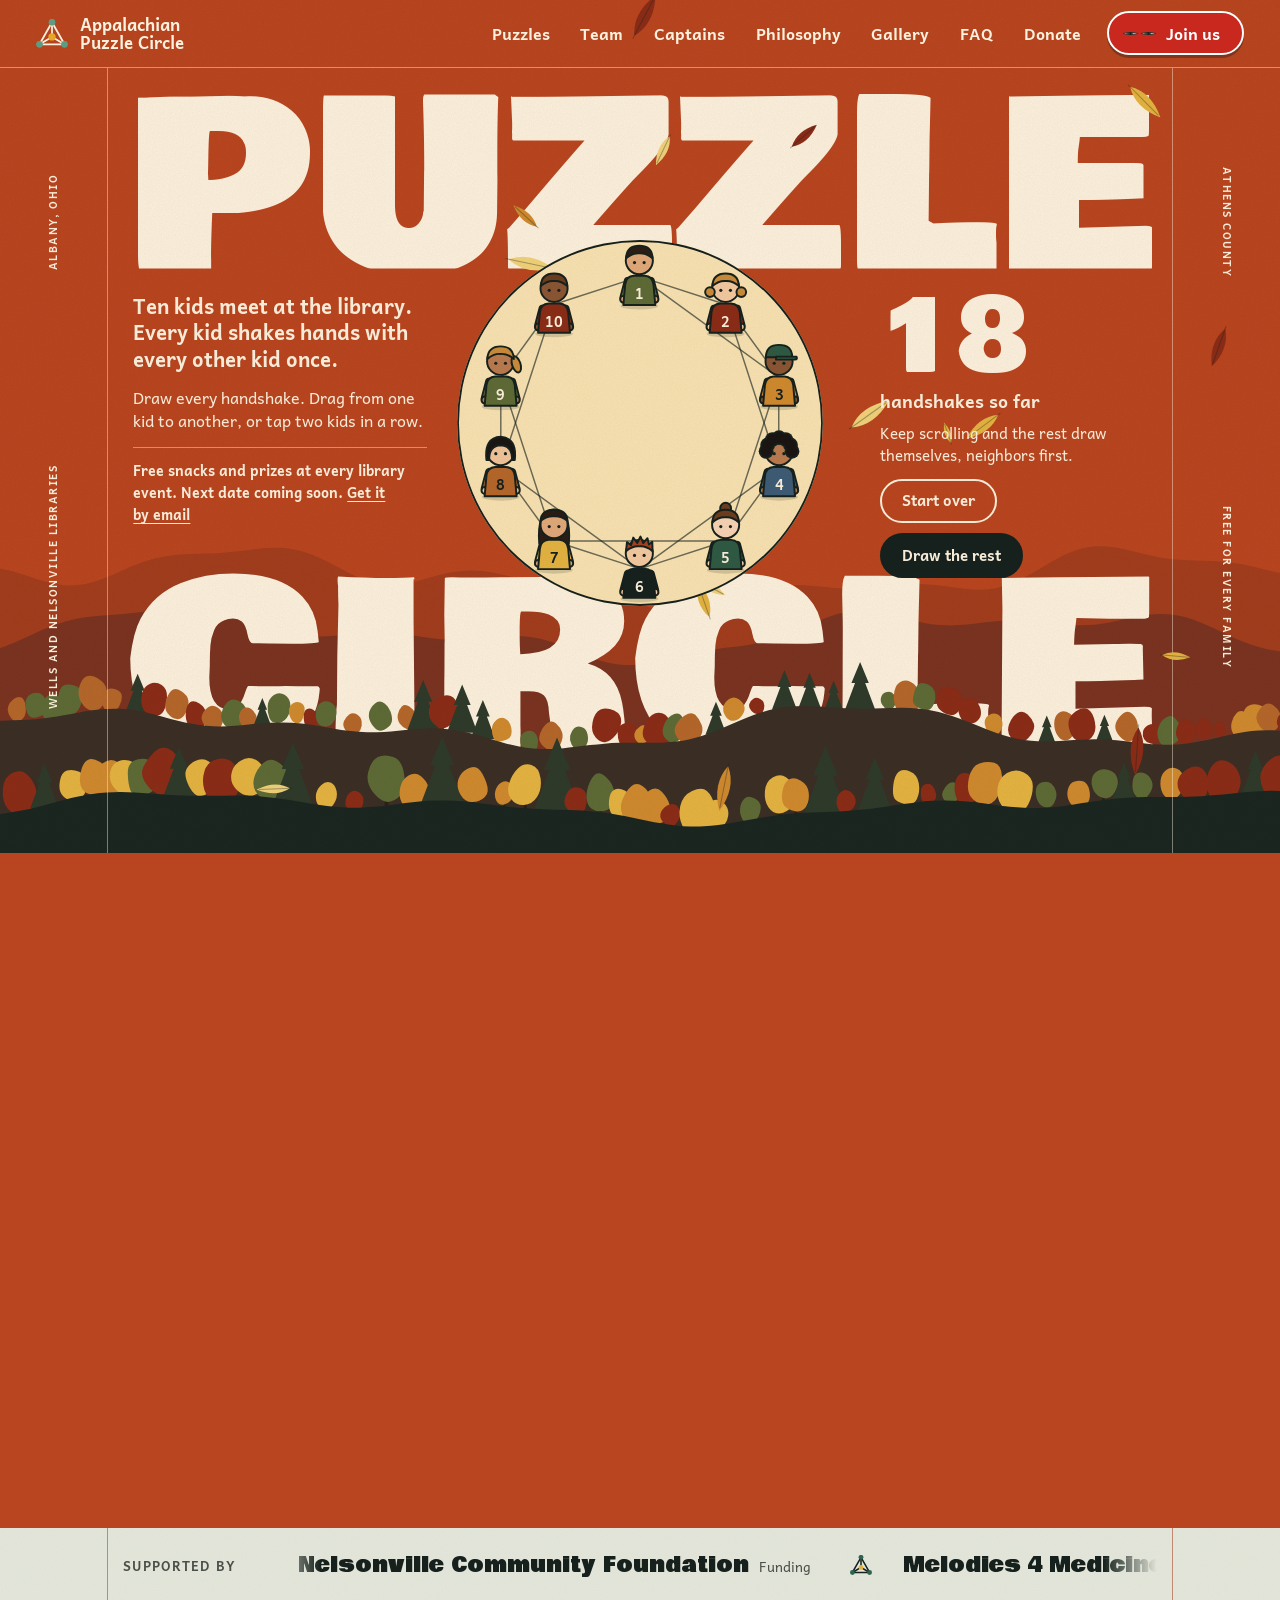
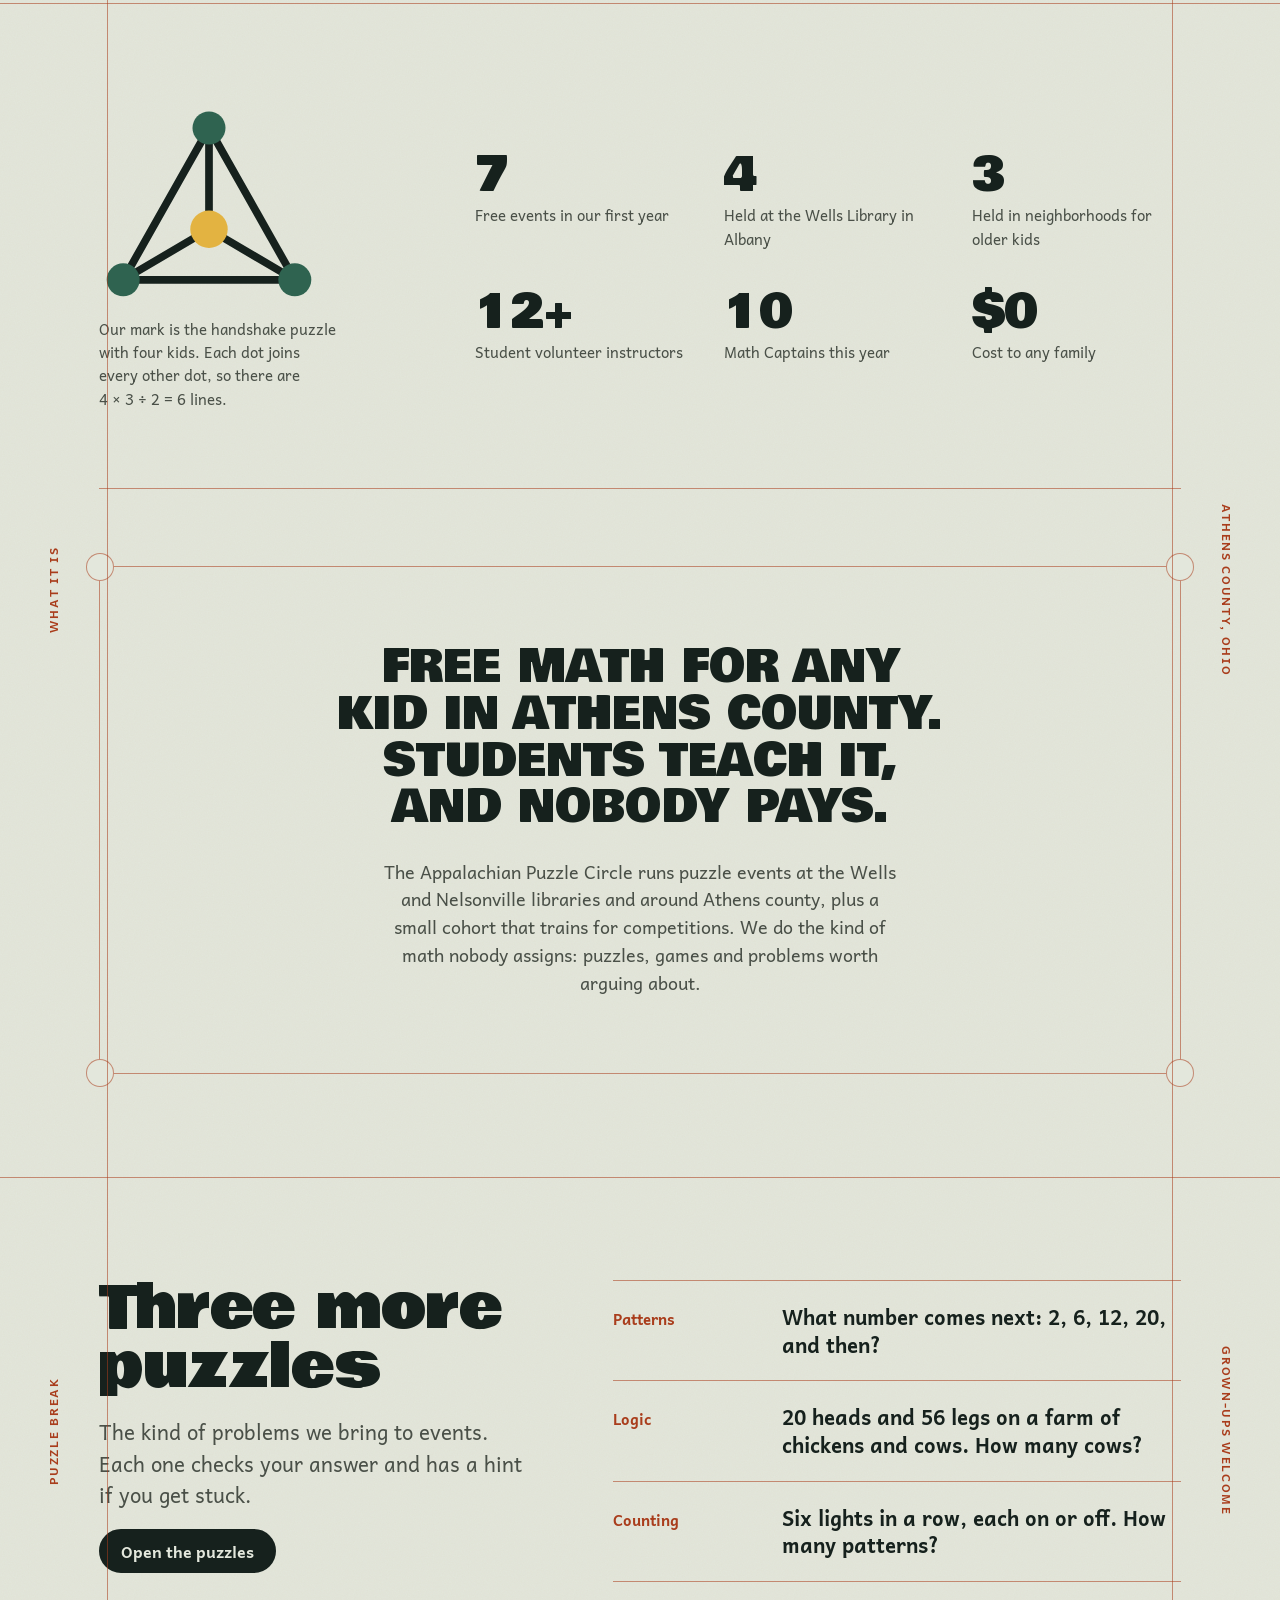
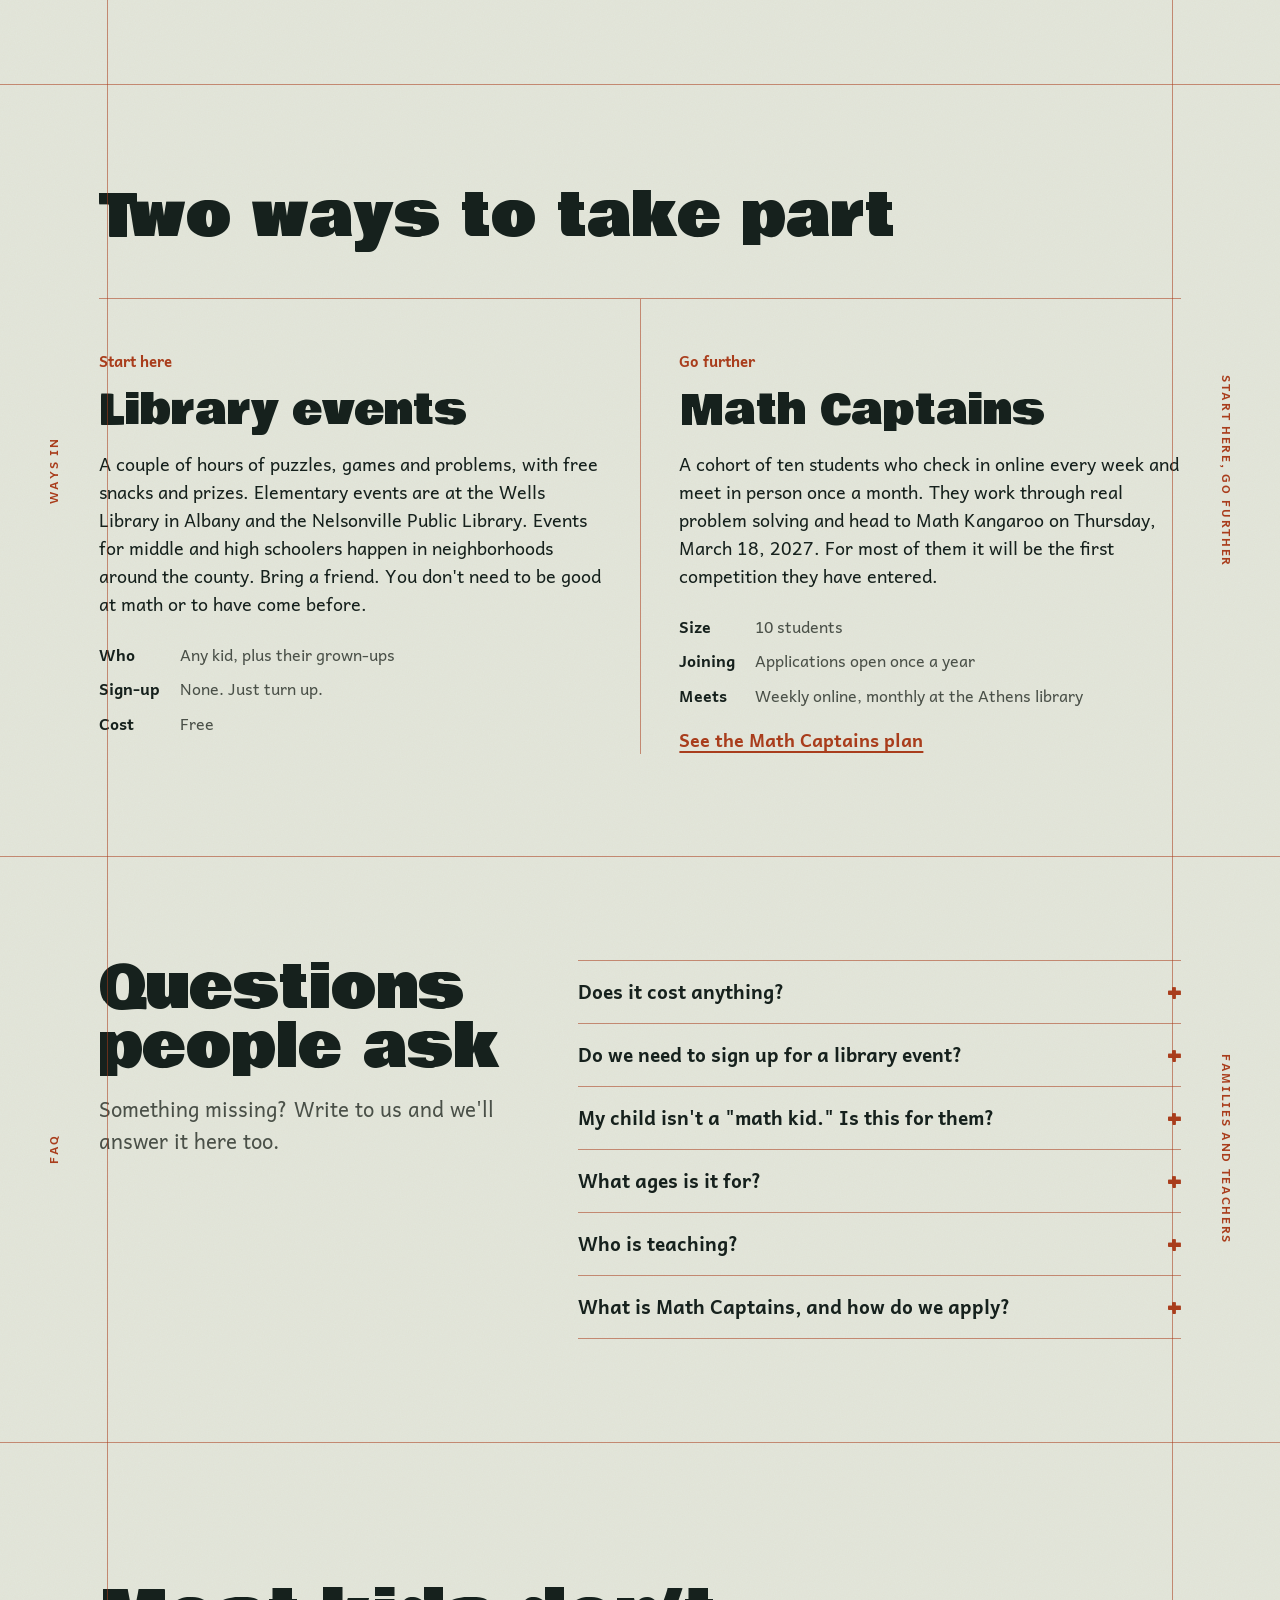
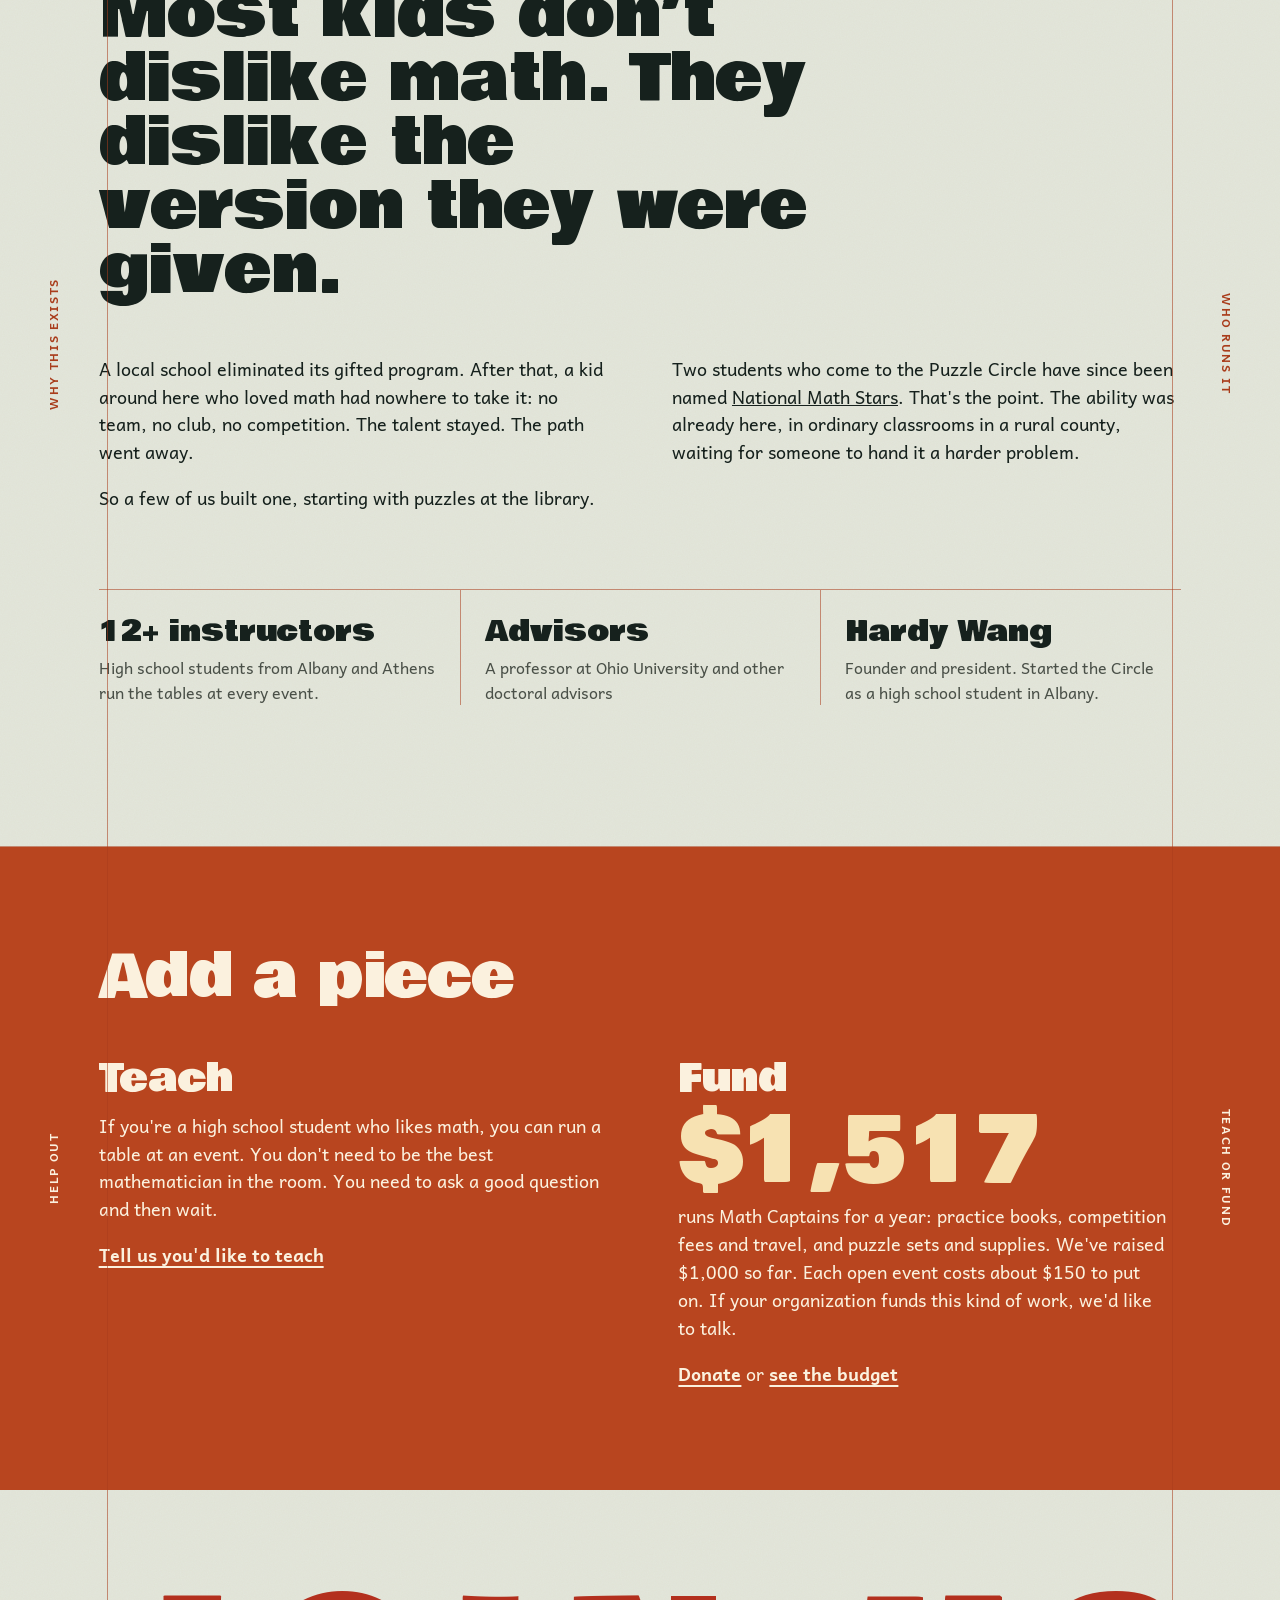
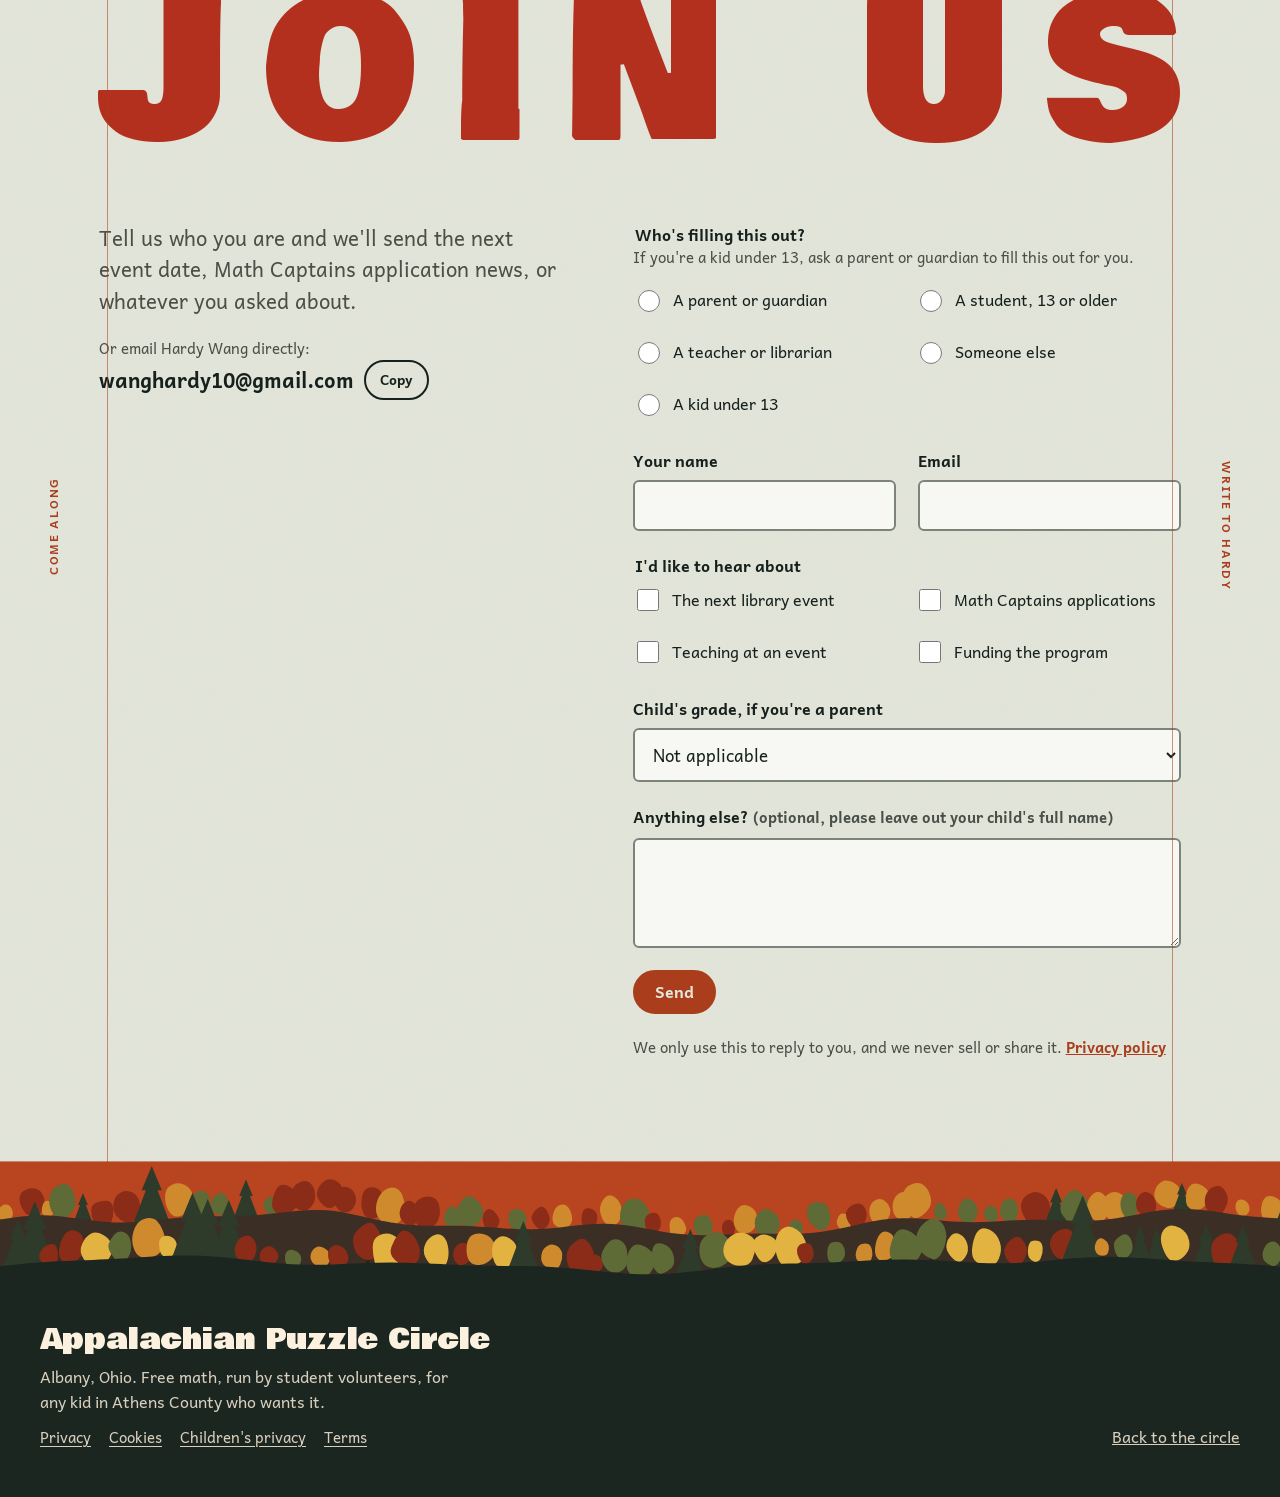
==== index.html @ 46d8ac9b "add old albany events gallery" ====
<!doctype html>
<html lang="en">
<head>
<meta charset="utf-8">
<meta name="viewport" content="width=device-width, initial-scale=1, viewport-fit=cover">
<title>Appalachian Puzzle Circle</title>
<meta name="description" content="Free math puzzles, games and competitions for kids in Athens County, Ohio. Run by student volunteers.">
<link rel="canonical" href="https://appalachianpuzzlecircles.com/">
<meta property="og:type" content="website">
<meta property="og:site_name" content="Appalachian Puzzle Circle">
<meta property="og:title" content="Appalachian Puzzle Circle">
<meta property="og:description" content="Free math puzzles, games and competitions for kids in Athens County, Ohio. Run by student volunteers.">
<meta property="og:url" content="https://appalachianpuzzlecircles.com/">
<script type="application/ld+json">{"@context": "https://schema.org", "@type": "WebSite", "name": "Appalachian Puzzle Circle", "alternateName": "Appalachian Puzzle Circles", "url": "https://appalachianpuzzlecircles.com/"}</script>
<script type="application/ld+json">{"@context": "https://schema.org", "@type": "Organization", "name": "Appalachian Puzzle Circle", "url": "https://appalachianpuzzlecircles.com/", "logo": "https://appalachianpuzzlecircles.com/favicon-192.png", "email": "wanghardy10@gmail.com", "description": "Free math puzzle events and a competition cohort for kids in Athens County, Ohio, run by student volunteers.", "areaServed": {"@type": "AdministrativeArea", "name": "Athens County, Ohio"}, "founder": {"@type": "Person", "name": "Hardy Wang"}}</script>
<link rel="icon" href="favicon-192.png" sizes="192x192" type="image/png">
<link rel="icon" href="favicon.ico" sizes="32x32">
<link rel="icon" href="favicon.svg" type="image/svg+xml">
<link rel="apple-touch-icon" href="apple-touch-icon.png">
<meta name="theme-color" content="#B8451F">
<link rel="stylesheet" href="site.css?v=d422fd37">
</head>
<body>
<a class="skip" href="#main">Skip to the page</a>

<header class="hero-wrap" id="top">
  <div class="hero" id="hero">
    <div class="frame" id="frame">
      <svg class="grain" aria-hidden="true"><filter id="gr"><feTurbulence type="fractalNoise" baseFrequency=".9" numOctaves="2" stitchTiles="stitch"/><feColorMatrix values="0 0 0 0 .45  0 0 0 0 .3  0 0 0 0 .2  0 0 0 .55 0"/></filter><rect width="100%" height="100%" filter="url(#gr)"/></svg>

      <nav class="nav" aria-label="Main">
        <a class="brand" href="#top">
          <svg class="mark" viewBox="0 0 200 180" aria-hidden="true"><g stroke="#FBF1DE" stroke-width="11" stroke-linecap="round"><line x1="100" y1="20" x2="22" y2="158"/><line x1="100" y1="20" x2="178" y2="158"/><line x1="22" y1="158" x2="178" y2="158"/><line x1="100" y1="20" x2="100" y2="112"/><line x1="22" y1="158" x2="100" y2="112"/><line x1="178" y1="158" x2="100" y2="112"/></g><g fill="#5E9C82"><circle cx="100" cy="20" r="21"/><circle cx="22" cy="158" r="21"/><circle cx="178" cy="158" r="21"/></g><circle cx="100" cy="112" r="23" fill="#E5A727"/></svg>
          <span>Appalachian<br>Puzzle Circle</span>
        </a>
        <ul>
          <li><a href="puzzles.html">Puzzles</a></li><li><a href="team.html">Team</a></li>
          <li><a href="captains.html">Captains</a></li>
          <li><a href="philosophy.html">Philosophy</a></li><li><a href="gallery.html">Gallery</a></li><li><a href="#faq">FAQ</a></li>
          <li><a href="donate.html">Donate</a></li>
        </ul>
        <a class="btn joinbtn" href="#join"><span class="jb-eyes" aria-hidden="true"><span class="eye"><i></i></span><span class="eye"><i></i></span></span><span class="jb-text">Join us</span></a>
      </nav>
      <ul class="mnav" aria-label="Sections">
        <li><a href="puzzles.html">Puzzles</a></li><li><a href="team.html">Team</a></li><li><a href="captains.html">Captains</a></li><li><a href="philosophy.html">Philosophy</a></li><li><a href="gallery.html">Gallery</a></li><li><a href="#faq">FAQ</a></li><li><a href="donate.html">Donate</a></li>
      </ul>

      <div class="siderule l" aria-hidden="true"></div>
      <div class="siderule r" aria-hidden="true"></div>
      <span class="side l" style="top:calc(250 * var(--u))" aria-hidden="true">Albany, Ohio</span>
      <span class="side l" style="top:calc(660 * var(--u))" aria-hidden="true">Wells and Nelsonville libraries</span>
      <span class="side r" style="top:calc(250 * var(--u))" aria-hidden="true">Athens County</span>
      <span class="side r" style="top:calc(660 * var(--u))" aria-hidden="true">Free for every family</span>

      <svg class="hills back" id="hillsBack" aria-hidden="true"></svg>

      <h1 class="vh">Appalachian Puzzle Circle: free math puzzles for kids in Athens County, Ohio</h1>
      <div class="tl tl1" aria-hidden="true"><svg><text>PUZZLE</text></svg></div>
      <div class="tl tl2" aria-hidden="true"><svg><text>CIRCLE</text></svg></div>

      <svg class="hills front" id="hillsFront" aria-hidden="true"></svg>

      <div class="brief" id="brief">
        <p class="q">Ten kids meet at the library. Every kid shakes hands with every other kid once.</p>
        <p class="how">Draw every handshake. Drag from one kid to another, or tap two kids in a row.</p>
        <p class="next">Free snacks and prizes at every library event. Next date coming soon. <a href="#join">Get it by email</a></p>
      </div>

      <div class="ring" id="ring" role="group" aria-label="Handshake puzzle: ten kids in a circle">
        <div class="disc"></div>
        <svg class="chords" id="chords" viewBox="-100 -100 200 200" aria-hidden="true"></svg>
      </div>

      <div class="tally" id="tally">
        <p class="count" aria-live="polite"><span id="count">0</span><small id="countLabel">handshakes so far</small></p>
        <p class="status" id="status" aria-live="polite">How many will there be? Guess first, then start drawing.</p>
        <div class="row">
          <button class="btn ghost" type="button" id="reset">Start over</button>
          <button class="btn" type="button" id="drawRest">Draw the rest</button>
        </div>
      </div>

      <canvas class="leaves" id="leaves" aria-hidden="true"></canvas>
    </div>
  </div>
</header>

<main id="main" class="page">
  <section class="supporters" aria-labelledby="sp-h">
    <h2 class="sp-label" id="sp-h">Supported by</h2>
    <div class="sp-viewport">
      <ul class="sp-track"><li><span class="sp-name">Nelsonville Community Foundation</span><span class="sp-role">Funding</span><svg class="sp-mark" viewBox="0 0 200 180" aria-hidden="true"><g stroke="currentColor" stroke-width="14" stroke-linecap="round"><line x1="100" y1="20" x2="22" y2="158"/><line x1="100" y1="20" x2="178" y2="158"/><line x1="22" y1="158" x2="178" y2="158"/><line x1="100" y1="20" x2="100" y2="112"/><line x1="22" y1="158" x2="100" y2="112"/><line x1="178" y1="158" x2="100" y2="112"/></g><g fill="#2F6350"><circle cx="100" cy="20" r="22"/><circle cx="22" cy="158" r="22"/><circle cx="178" cy="158" r="22"/></g><circle cx="100" cy="112" r="22" fill="#E3B341"/></svg></li><li><span class="sp-name">Melodies 4 Medicine</span><span class="sp-role">Partner</span><svg class="sp-mark" viewBox="0 0 200 180" aria-hidden="true"><g stroke="currentColor" stroke-width="14" stroke-linecap="round"><line x1="100" y1="20" x2="22" y2="158"/><line x1="100" y1="20" x2="178" y2="158"/><line x1="22" y1="158" x2="178" y2="158"/><line x1="100" y1="20" x2="100" y2="112"/><line x1="22" y1="158" x2="100" y2="112"/><line x1="178" y1="158" x2="100" y2="112"/></g><g fill="#2F6350"><circle cx="100" cy="20" r="22"/><circle cx="22" cy="158" r="22"/><circle cx="178" cy="158" r="22"/></g><circle cx="100" cy="112" r="22" fill="#E3B341"/></svg></li><li><span class="sp-name">Wells Library</span><span class="sp-role">Albany</span><svg class="sp-mark" viewBox="0 0 200 180" aria-hidden="true"><g stroke="currentColor" stroke-width="14" stroke-linecap="round"><line x1="100" y1="20" x2="22" y2="158"/><line x1="100" y1="20" x2="178" y2="158"/><line x1="22" y1="158" x2="178" y2="158"/><line x1="100" y1="20" x2="100" y2="112"/><line x1="22" y1="158" x2="100" y2="112"/><line x1="178" y1="158" x2="100" y2="112"/></g><g fill="#2F6350"><circle cx="100" cy="20" r="22"/><circle cx="22" cy="158" r="22"/><circle cx="178" cy="158" r="22"/></g><circle cx="100" cy="112" r="22" fill="#E3B341"/></svg></li><li><span class="sp-name">Nelsonville Public Library</span><span class="sp-role">Nelsonville</span><svg class="sp-mark" viewBox="0 0 200 180" aria-hidden="true"><g stroke="currentColor" stroke-width="14" stroke-linecap="round"><line x1="100" y1="20" x2="22" y2="158"/><line x1="100" y1="20" x2="178" y2="158"/><line x1="22" y1="158" x2="178" y2="158"/><line x1="100" y1="20" x2="100" y2="112"/><line x1="22" y1="158" x2="100" y2="112"/><line x1="178" y1="158" x2="100" y2="112"/></g><g fill="#2F6350"><circle cx="100" cy="20" r="22"/><circle cx="22" cy="158" r="22"/><circle cx="178" cy="158" r="22"/></g><circle cx="100" cy="112" r="22" fill="#E3B341"/></svg></li></ul>
      <ul class="sp-track sp-copy" aria-hidden="true"><li><span class="sp-name">Nelsonville Community Foundation</span><span class="sp-role">Funding</span><svg class="sp-mark" viewBox="0 0 200 180" aria-hidden="true"><g stroke="currentColor" stroke-width="14" stroke-linecap="round"><line x1="100" y1="20" x2="22" y2="158"/><line x1="100" y1="20" x2="178" y2="158"/><line x1="22" y1="158" x2="178" y2="158"/><line x1="100" y1="20" x2="100" y2="112"/><line x1="22" y1="158" x2="100" y2="112"/><line x1="178" y1="158" x2="100" y2="112"/></g><g fill="#2F6350"><circle cx="100" cy="20" r="22"/><circle cx="22" cy="158" r="22"/><circle cx="178" cy="158" r="22"/></g><circle cx="100" cy="112" r="22" fill="#E3B341"/></svg></li><li><span class="sp-name">Melodies 4 Medicine</span><span class="sp-role">Partner</span><svg class="sp-mark" viewBox="0 0 200 180" aria-hidden="true"><g stroke="currentColor" stroke-width="14" stroke-linecap="round"><line x1="100" y1="20" x2="22" y2="158"/><line x1="100" y1="20" x2="178" y2="158"/><line x1="22" y1="158" x2="178" y2="158"/><line x1="100" y1="20" x2="100" y2="112"/><line x1="22" y1="158" x2="100" y2="112"/><line x1="178" y1="158" x2="100" y2="112"/></g><g fill="#2F6350"><circle cx="100" cy="20" r="22"/><circle cx="22" cy="158" r="22"/><circle cx="178" cy="158" r="22"/></g><circle cx="100" cy="112" r="22" fill="#E3B341"/></svg></li><li><span class="sp-name">Wells Library</span><span class="sp-role">Albany</span><svg class="sp-mark" viewBox="0 0 200 180" aria-hidden="true"><g stroke="currentColor" stroke-width="14" stroke-linecap="round"><line x1="100" y1="20" x2="22" y2="158"/><line x1="100" y1="20" x2="178" y2="158"/><line x1="22" y1="158" x2="178" y2="158"/><line x1="100" y1="20" x2="100" y2="112"/><line x1="22" y1="158" x2="100" y2="112"/><line x1="178" y1="158" x2="100" y2="112"/></g><g fill="#2F6350"><circle cx="100" cy="20" r="22"/><circle cx="22" cy="158" r="22"/><circle cx="178" cy="158" r="22"/></g><circle cx="100" cy="112" r="22" fill="#E3B341"/></svg></li><li><span class="sp-name">Nelsonville Public Library</span><span class="sp-role">Nelsonville</span><svg class="sp-mark" viewBox="0 0 200 180" aria-hidden="true"><g stroke="currentColor" stroke-width="14" stroke-linecap="round"><line x1="100" y1="20" x2="22" y2="158"/><line x1="100" y1="20" x2="178" y2="158"/><line x1="22" y1="158" x2="178" y2="158"/><line x1="100" y1="20" x2="100" y2="112"/><line x1="22" y1="158" x2="100" y2="112"/><line x1="178" y1="158" x2="100" y2="112"/></g><g fill="#2F6350"><circle cx="100" cy="20" r="22"/><circle cx="22" cy="158" r="22"/><circle cx="178" cy="158" r="22"/></g><circle cx="100" cy="112" r="22" fill="#E3B341"/></svg></li></ul>
    </div>
  </section>

  <section class="sec" id="about" aria-labelledby="about-h">
    <span class="tag l" aria-hidden="true">What it is</span>
    <span class="tag r" aria-hidden="true">Athens County, Ohio</span>
    <div class="in">
      <div class="about-top">
        <div class="crest">
          <svg class="mark big" viewBox="0 0 200 180" role="img" aria-label="Puzzle Circle mark: four dots, each joined to every other"><g stroke="var(--text)" stroke-width="7" stroke-linecap="round"><line x1="100" y1="20" x2="22" y2="158"/><line x1="100" y1="20" x2="178" y2="158"/><line x1="22" y1="158" x2="178" y2="158"/><line x1="100" y1="20" x2="100" y2="112"/><line x1="22" y1="158" x2="100" y2="112"/><line x1="178" y1="158" x2="100" y2="112"/></g><g fill="var(--logo-green)"><circle cx="100" cy="20" r="15"/><circle cx="22" cy="158" r="15"/><circle cx="178" cy="158" r="15"/></g><circle cx="100" cy="112" r="17" fill="var(--leaf-gold)"/></svg>
          <p>Our mark is the handshake puzzle with four kids. Each dot joins every other dot, so there are 4&nbsp;×&nbsp;3&nbsp;÷&nbsp;2&nbsp;=&nbsp;6 lines.</p>
        </div>
        <dl class="stats">
          <div><dt>Free events in our first year</dt><dd>7</dd></div>
          <div><dt>Held at the Wells Library in Albany</dt><dd>4</dd></div>
          <div><dt>Held in neighborhoods for older kids</dt><dd>3</dd></div>
          <div><dt>Student volunteer instructors</dt><dd>12+</dd></div>
          <div><dt>Math Captains this year</dt><dd>10</dd></div>
          <div><dt>Cost to any family</dt><dd>$0</dd></div>
        </dl>
      </div>

      <div class="statement">
        <span class="c" aria-hidden="true"></span><span class="c" aria-hidden="true"></span><span class="c" aria-hidden="true"></span><span class="c" aria-hidden="true"></span>
        <h2 id="about-h">Free math for any kid in Athens County. Students teach it, and nobody pays.</h2>
        <p>The Appalachian Puzzle Circle runs puzzle events at the Wells and Nelsonville libraries and around Athens county, plus a small cohort that trains for competitions. We do the kind of math nobody assigns: puzzles, games and problems worth arguing about.</p>
      </div>
    </div>
  </section>

  <section class="sec" id="more" aria-labelledby="more-h">
    <span class="tag l" aria-hidden="true">Puzzle break</span>
    <span class="tag r" aria-hidden="true">Grown-ups welcome</span>
    <div class="in teaser">
      <div class="txt">
        <h2 class="h2" id="more-h">Three more puzzles</h2>
        <p class="lede">The kind of problems we bring to events. Each one checks your answer and has a hint if you get stuck.</p>
        <a class="btn paper" href="puzzles.html">Open the puzzles</a>
      </div>
      <ul class="tease">
        <li><a href="puzzles.html#patterns"><span class="k">Patterns</span><span class="q">What number comes next: 2, 6, 12, 20, and then?</span></a></li>
        <li><a href="puzzles.html#logic"><span class="k">Logic</span><span class="q">20 heads and 56 legs on a farm of chickens and cows. How many cows?</span></a></li>
        <li><a href="puzzles.html#counting"><span class="k">Counting</span><span class="q">Six lights in a row, each on or off. How many patterns?</span></a></li>
      </ul>
    </div>
  </section>

  <section class="sec" id="ways" aria-labelledby="ways-h">
    <span class="tag l" aria-hidden="true">Ways in</span>
    <span class="tag r" aria-hidden="true">Start here, go further</span>
    <div class="in">
      <h2 class="h2" id="ways-h">Two ways to take part</h2>
      <div class="ways">
        <div class="way">
          <p class="step">Start here</p>
          <h3>Library events</h3>
          <p>A couple of hours of puzzles, games and problems, with free snacks and prizes. Elementary events are at the Wells Library in Albany and the Nelsonville Public Library. Events for middle and high schoolers happen in neighborhoods around the county. Bring a friend. You don't need to be good at math or to have come before.</p>
          <dl class="facts">
            <dt>Who</dt><dd>Any kid, plus their grown-ups</dd>
            <dt>Sign-up</dt><dd>None. Just turn up.</dd>
            <dt>Cost</dt><dd>Free</dd>
          </dl>
        </div>
        <div class="way">
          <p class="step">Go further</p>
          <h3>Math Captains</h3>
          <p>A cohort of ten students who check in online every week and meet in person once a month. They work through real problem solving and head to Math Kangaroo on Thursday, March 18, 2027. For most of them it will be the first competition they have entered.</p>
          <dl class="facts">
            <dt>Size</dt><dd>10 students</dd>
            <dt>Joining</dt><dd>Applications open once a year</dd>
            <dt>Meets</dt><dd>Weekly online, monthly at the Athens library</dd>
          </dl>
          <p><a class="textlink" href="captains.html">See the Math Captains plan</a></p>
        </div>
      </div>
    </div>
  </section>

  <section class="sec" id="faq" aria-labelledby="fam-h">
    <span id="families" aria-hidden="true"></span>
    <span class="tag l" aria-hidden="true">FAQ</span>
    <span class="tag r" aria-hidden="true">Families and teachers</span>
    <div class="in faq">
      <div style="display:grid;gap:16px">
        <h2 class="h2" id="fam-h">Questions people ask</h2>
        <p class="lede">Something missing? Write to us and we'll answer it here too.</p>
      </div>
      <div>
        <details><summary>Does it cost anything?</summary><div class="body">No. Every event is free to every family. Nobody who teaches is paid.</div></details>
        <details><summary>Do we need to sign up for a library event?</summary><div class="body">No. Library events are open to anyone, and the snacks and prizes are free. Turn up, or write first if you'd like to know what to expect.</div></details>
        <details><summary>My child isn't a "math kid." Is this for them?</summary><div class="body">Yes. If your child is anywhere between bored in math class and obsessed with it, this is for them.</div></details>
        <details><summary>What ages is it for?</summary><div class="body">Library events in Albany and Nelsonville are for elementary kids. Neighborhood events are for middle and high schoolers, so everyone works on problems that fit.</div></details>
        <details><summary>Who is teaching?</summary><div class="body">More than a dozen volunteer instructors, all students at high schools in Albany and Athens. A professor at Ohio University and other doctoral advisors guide them.</div></details>
        <details><summary>What is Math Captains, and how do we apply?</summary><div class="body">Math Captains is a team of ten students who meet online every week and in person once a month, and who compete in Math Kangaroo in March. Applications open once a year. Leave your email below and we'll tell you when. The full plan is on <a href="captains.html">the Math Captains page</a>.</div></details>
      </div>
    </div>
  </section>

  <section class="sec why" id="why" aria-labelledby="why-h">
    <span class="tag l" aria-hidden="true">Why this exists</span>
    <span class="tag r" aria-hidden="true">Who runs it</span>
    <div class="in">
      <h2 class="vh" id="why-h">Why this exists</h2>
      <blockquote>Most kids don’t dislike math. They dislike the version they were given.</blockquote>
      <div class="cols">
        <div>
          <p>A local school eliminated its gifted program. After that, a kid around here who loved math had nowhere to take it: no team, no club, no competition. The talent stayed. The path went away.</p>
          <p>So a few of us built one, starting with puzzles at the library.</p>
        </div>
        <div>
          <p>Two students who come to the Puzzle Circle have since been named <a href="https://www.nationalmathstars.org/" target="_blank" rel="noopener">National Math Stars</a>. That's the point. The ability was already here, in ordinary classrooms in a rural county, waiting for someone to hand it a harder problem.</p>
        </div>
      </div>
      <dl class="people">
        <div><dt>12+ instructors</dt><dd>High school students from Albany and Athens run the tables at every event.</dd></div>
        <div><dt>Advisors</dt><dd>A professor at Ohio University and other doctoral advisors</dd></div>
        <div><dt>Hardy Wang</dt><dd>Founder and president. Started the Circle as a high school student in Albany.</dd></div>
      </dl>
    </div>
  </section>

  <section class="sec dusk" id="help" aria-labelledby="help-h">
    <span class="tag l" aria-hidden="true">Help out</span>
    <span class="tag r" aria-hidden="true">Teach or fund</span>
    <div class="in">
      <h2 class="h2" id="help-h">Add a piece</h2>
      <div class="help">
        <div>
          <h3>Teach</h3>
          <p>If you're a high school student who likes math, you can run a table at an event. You don't need to be the best mathematician in the room. You need to ask a good question and then wait.</p>
          <p style="margin-top:18px"><a class="textlink" href="#join">Tell us you'd like to teach</a></p>
        </div>
        <div>
          <h3>Fund</h3>
          <p class="money">$1,517</p>
          <p>runs Math Captains for a year: practice books, competition fees and travel, and puzzle sets and supplies. We've raised $1,000 so far. Each open event costs about $150 to put on. If your organization funds this kind of work, we'd like to talk.</p>
          <p style="margin-top:18px"><a class="textlink" href="donate.html">Donate</a> or <a class="textlink" href="captains.html#budget">see the budget</a></p>
        </div>
      </div>
    </div>
  </section>

  <section class="sec" id="join" aria-labelledby="join-h">
    <span class="tag l" aria-hidden="true">Come along</span>
    <span class="tag r" aria-hidden="true">Write to Hardy</span>
    <div class="in">
      <h2 class="joinmark" id="join-h"><span class="vh">Join us</span><span class="lean" aria-hidden="true"><span>J</span><span>O</span><span>I</span><span>N</span><span class="gap"></span><span>U</span><span>S</span></span></h2>
      <div class="join">
      <div class="side-info">
        <p class="lede">Tell us who you are and we'll send the next event date, Math Captains application news, or whatever you asked about.</p>
        <div>
          <p class="small">Or email Hardy Wang directly:</p>
          <p class="mail"><code id="addr">wanghardy10@gmail.com</code> <button class="btn ghost" type="button" id="copyAddr" style="color:var(--text);border-color:var(--text);min-height:40px;font-size:14px;padding:0 14px">Copy</button></p>
        </div>
      </div>
      <div id="formWrap">
        <!-- Paste your Formspree form ID between the quotes in data-formspree (the part after formspree.io/f/). Leave it empty and the form only prepares an email note. -->
        <form id="joinForm" data-formspree="xwlljnyn" novalidate>
          <p class="vh" aria-hidden="true"><label>Leave this empty <input type="text" name="_gotcha" tabindex="-1" autocomplete="off"></label></p>
          <fieldset class="field who" aria-describedby="who-hint e-who">
            <legend>Who's filling this out?</legend>
            <p class="hint" id="who-hint">If you're a kid under 13, ask a parent or guardian to fill this out for you.</p>
            <div class="checks">
              <label><input type="radio" name="who" value="parent"> A parent or guardian</label>
              <label><input type="radio" name="who" value="student13"> A student, 13 or older</label>
              <label><input type="radio" name="who" value="teacher"> A teacher or librarian</label>
              <label><input type="radio" name="who" value="other"> Someone else</label>
              <label><input type="radio" name="who" value="under13"> A kid under 13</label>
            </div>
            <p class="err" id="e-who"></p>
          </fieldset>
          <div class="two">
            <div class="field">
              <label for="f-name">Your name</label>
              <input id="f-name" name="name" autocomplete="name" aria-describedby="e-name">
              <p class="err" id="e-name"></p>
            </div>
            <div class="field">
              <label for="f-email">Email</label>
              <input id="f-email" name="email" type="email" autocomplete="email" inputmode="email" aria-describedby="e-email">
              <p class="err" id="e-email"></p>
            </div>
          </div>
          <fieldset class="field" aria-describedby="e-int">
            <legend>I'd like to hear about</legend>
            <div class="checks">
              <label><input type="checkbox" name="int" value="the next library event"> The next library event</label>
              <label><input type="checkbox" name="int" value="Math Captains applications"> Math Captains applications</label>
              <label><input type="checkbox" name="int" value="teaching at an event"> Teaching at an event</label>
              <label><input type="checkbox" name="int" value="funding the program"> Funding the program</label>
            </div>
            <p class="err" id="e-int"></p>
          </fieldset>
          <div class="field">
            <label for="f-grade">Child's grade, if you're a parent</label>
            <select id="f-grade" name="grade">
              <option value="">Not applicable</option>
              <option>Kindergarten</option><option>1st grade</option><option>2nd grade</option><option>3rd grade</option><option>4th grade</option><option>5th grade</option><option>6th grade</option><option>7th grade</option><option>8th grade</option><option>High school</option>
            </select>
          </div>
          <div class="field">
            <label for="f-note">Anything else? <span class="small">(optional, please leave out your child's full name)</span></label>
            <textarea id="f-note" name="note"></textarea>
          </div>
          <button class="btn" type="submit" id="sendBtn">Prepare my note</button>
          <p class="err" id="e-send" role="alert"></p>
          <p class="form-note">We only use this to reply to you, and we never sell or share it. <a href="privacy.html">Privacy policy</a></p>
        </form>
        <div class="done" id="done" hidden tabindex="-1">
          <h3>Your note is ready</h3>
          <p id="doneWhy">This page can't send mail yet. Copy the note and send it to <strong>wanghardy10@gmail.com</strong>.</p>
          <pre id="noteText"></pre>
          <div class="row">
            <button class="btn" type="button" id="copyNote">Copy the note</button>
            <a class="btn ghost" id="mailLink" href="#">Open in my email app</a>
            <button class="btn ghost" type="button" id="editNote">Edit</button>
          </div>
          <p class="small" id="copyMsg" aria-live="polite"></p>
        </div>
        <div class="done" id="sent" hidden tabindex="-1">
          <h3>Sent</h3>
          <p id="sentMsg">Thanks. Our team will write back to you by email.</p>
          <div class="row"><button class="btn ghost" type="button" id="sendAnother">Send another</button></div>
        </div>
      </div>
    </div>
    </div>
  </section>
</main>

<footer>
  <svg class="foothills strip" data-seed="131" aria-hidden="true"></svg>
  <div class="in">
    <div>
      <p class="name">Appalachian Puzzle Circle</p>
      <p>Albany, Ohio. Free math, run by student volunteers, for any kid in Athens County who wants it.</p>
      <p class="legal"><a href="privacy.html">Privacy</a><a href="privacy.html#cookies">Cookies</a><a href="privacy.html#children">Children's privacy</a><a href="terms.html">Terms</a></p>
    </div>
    <p><a href="#top">Back to the circle</a></p>
  </div>
</footer>

<script src="site.js?v=38962295"></script>
<script>
(() => {
  const root = document.documentElement;
  const reduce = matchMedia('(prefers-reduced-motion: reduce)').matches;
  const isPhone = () => matchMedia('(max-width:760px)').matches;
  const css = n => getComputedStyle(root).getPropertyValue(n).trim();
  const setVW = window.PC.setVW;

  const {rng, SVGNS, ridgeLayers, fitTitles, measureCap} = window.PC;

  /* ---------- hills ---------- */
  function drawHills(){
    const back = document.getElementById('hillsBack'), front = document.getElementById('hillsFront');
    [back, front].forEach(s => s.textContent = '');
    const rb = back.getBoundingClientRect(); const W = Math.max(320, rb.width), H = Math.max(120, rb.height);
    const sc = isPhone() ? 0.9 : W / 1440;
    back.setAttribute('viewBox', `0 0 ${W} ${H}`); front.setAttribute('viewBox', `0 0 ${W} ${H}`);
    const step = Math.max(8, W/90);
    const L = [
      {svg: back,  base: H*0.30, amp: H*0.10, seed: 11, fill: css('--ridge-1')},
      {svg: back,  base: H*0.44, amp: H*0.09, seed: 29, fill: css('--ridge-2')},
      {svg: front, base: H*0.66, amp: H*0.075, seed: 47, fill: css('--ridge-3'), trees: [css('--leaf-amber'), css('--leaf-red'), css('--leaf-olive'), '#B4672A'], dens: 1},
      {svg: front, base: H*0.86, amp: H*0.05, seed: 83, fill: css('--ridge-4'), trees: [css('--leaf-gold'), css('--leaf-amber'), css('--leaf-red'), css('--leaf-olive')], dens: 1.15, big: 1.35, trunk: true}
    ];
    ridgeLayers(back, W, H, L.filter(l => l.svg === back), sc, step);
    ridgeLayers(front, W, H, L.filter(l => l.svg === front), sc, step);
  }

  /* ---------- handshake circle ---------- */
  const N = 10, R = 80;
  const ring = document.getElementById('ring'), chordsSvg = document.getElementById('chords');
  const countEl = document.getElementById('count'), countLabel = document.getElementById('countLabel');
  const statusEl = document.getElementById('status');
  const drawBtn = document.getElementById('drawRest');
  const pts = [...Array(N)].map((_, i) => { const a = -Math.PI/2 + i * 2*Math.PI/N; return [R*Math.cos(a), R*Math.sin(a)]; });
  const key = (a, b) => a < b ? `${a}-${b}` : `${b}-${a}`;
  const ALL = [];
  for (let s = 1; s <= 5; s++) for (let a = 0; a < N; a++){ const b = (a + s) % N; const k = key(a, b); if (!ALL.includes(k)) ALL.push(k); }
  const mine = new Set(); let auto = new Set(); const lines = new Map();
  let sel = null, rubber = null, dragging = false, scrollP = 0, autoFloor = 0, autoAll = false, solvedShown = false;

  const KIDS = [
    {hair: 'crop',     hc: '#2B1D14', skin: '#E0A97A', shirt: '#5E6B36', num: '#FBF1DE'},
    {hair: 'pigtails', hc: '#C98B3A', skin: '#F2C9A0', shirt: '#8A2C17', num: '#FBF1DE'},
    {hair: 'cap',      hc: '#2F5A44', skin: '#8A5634', shirt: '#CF8A2E', num: '#16211D'},
    {hair: 'curly',    hc: '#1A1512', skin: '#B97A4E', shirt: '#3E5C76', num: '#FBF1DE'},
    {hair: 'bun',      hc: '#6B3E1F', skin: '#F5D3B5', shirt: '#2F5A44', num: '#FBF1DE'},
    {hair: 'spiky',    hc: '#A4421F', skin: '#F2C9A0', shirt: '#16211D', num: '#FBF1DE'},
    {hair: 'long',     hc: '#2B1D14', skin: '#E0A97A', shirt: '#E3B341', num: '#16211D'},
    {hair: 'bob',      hc: '#1A1512', skin: '#F0C49A', shirt: '#B4672A', num: '#16211D'},
    {hair: 'ponytail', hc: '#C98B3A', skin: '#B97A4E', shirt: '#5E6B36', num: '#FBF1DE'},
    {hair: 'crop',     hc: '#6B3E1F', skin: '#8A5634', shirt: '#8A2C17', num: '#FBF1DE'}
  ];
  const INK = '#16211D', SW = 'stroke="' + INK + '" stroke-width="1.3" stroke-linejoin="round"';
  const CROP = 'M11.2 16 Q11.5 7.6 20 7.6 Q28.5 7.6 28.8 16 Q24.5 12.2 20 12.6 Q15.5 12.2 11.2 16Z';
  function hairSvg(k){
    const f = `fill="${k.hc}" ${SW}`;
    switch (k.hair){
      case 'crop': return `<path d="${CROP}" ${f}/>`;
      case 'pigtails': return `<circle cx="9.6" cy="20" r="3.2" ${f}/><circle cx="30.4" cy="20" r="3.2" ${f}/><path d="${CROP}" ${f}/>`;
      case 'bun': return `<circle cx="20" cy="6.6" r="3.6" ${f}/><path d="${CROP}" ${f}/>`;
      case 'ponytail': return `<ellipse cx="30.4" cy="19.5" rx="2.8" ry="5.6" transform="rotate(-18 30.4 19.5)" ${f}/><path d="${CROP}" ${f}/>`;
      case 'cap': return `<path d="M11.2 14.8 Q11.4 6.6 20 6.6 Q28.6 6.6 28.8 14.8Z" ${f}/><path d="M18 14.4 L31.5 14.4 Q32.6 16.2 30.4 16.4 L18 16.4Z" ${f}/>`;
      case 'spiky': return `<path d="M11.2 16 L11.8 10 L14.5 12 L16 7 L18.6 10.6 L20.8 6.3 L22.6 10.6 L25.4 7.4 L26.4 11.6 L28.6 9.8 L28.8 16 Q24.5 12.4 20 12.8 Q15.5 12.4 11.2 16Z" ${f}/>`;
      case 'bob': return `<path d="M10.6 23 Q9 8.2 20 7.6 Q31 8.2 29.4 23 L27.6 23 Q27.8 13.4 20 13.2 Q12.2 13.4 12.4 23Z" ${f}/>`;
      case 'long': return `<path d="M11 15 Q11.6 7.6 20 7.6 Q28.4 7.6 29 15 Q24.5 11.6 20 12 Q15.5 11.6 11 15Z" ${f}/>`;
      case 'curly': {
        const c = [[12.4,13],[15.6,9.4],[20,8.2],[24.4,9.4],[27.6,13],[11.4,17.2],[28.6,17.2]];
        return c.map(([x,y]) => `<circle cx="${x}" cy="${y}" r="4.9" fill="${INK}"/>`).join('') + c.map(([x,y]) => `<circle cx="${x}" cy="${y}" r="3.6" fill="${k.hc}"/>`).join('');
      }
    }
    return '';
  }
  function kidSvg(k, n){
    const arm = (side) => {
      const x0 = side === 'l' ? 12.5 : 27.5, x1 = side === 'l' ? 9.6 : 30.4;
      return `<g class="arm ${side}"><path d="M${x0} 31 L${x1} 42" stroke="${INK}" stroke-width="5.6" stroke-linecap="round"/><path d="M${x0} 31 L${x1} 42" stroke="${k.shirt}" stroke-width="3.1" stroke-linecap="round"/><circle cx="${x1}" cy="43.2" r="2.3" fill="${k.skin}" ${SW}/></g>`;
    };
    const backHair = k.hair === 'long' ? `<path d="M10.2 30 Q8.4 8 20 7.4 Q31.6 8 29.8 30Z" fill="${k.hc}" ${SW}/>` : '';
    return `<svg class="kid" viewBox="0 0 40 50" aria-hidden="true">
      <ellipse class="shadow" cx="20" cy="47.6" rx="12.5" ry="2.4"/>
      ${arm('l')}${arm('r')}${backHair}
      <path d="M9.4 47 L10.6 33.4 Q11.2 28 16.4 27.6 L23.6 27.6 Q28.8 28 29.4 33.4 L30.6 47Z" fill="${k.shirt}" ${SW}/>
      <text x="20" y="43" text-anchor="middle" font-family="Andika, sans-serif" font-weight="700" font-size="9.5" fill="${k.num}">${n}</text>
      <circle cx="20" cy="17.5" r="9" fill="${k.skin}" ${SW}/>
      <circle cx="16.8" cy="18.8" r="1.05" fill="${INK}"/><circle cx="23.2" cy="18.8" r="1.05" fill="${INK}"/>
      ${hairSvg(k)}
    </svg>`;
  }
  const dots = pts.map(([x, y], i) => {
    const b = document.createElement('button');
    b.type = 'button'; b.className = 'dot';
    b.style.left = (50 + x/2) + '%'; b.style.top = (50 + y/2) + '%';
    b.setAttribute('aria-label', `Kid ${i+1}`);
    b.innerHTML = kidSvg(KIDS[i], i + 1);
    ring.appendChild(b); return b;
  });

  function lineEl(k, cls){
    const [a, b] = k.split('-').map(Number);
    const l = document.createElementNS(SVGNS, 'line');
    l.setAttribute('x1', pts[a][0]); l.setAttribute('y1', pts[a][1]);
    l.setAttribute('x2', pts[b][0]); l.setAttribute('y2', pts[b][1]);
    l.setAttribute('class', cls);
    chordsSvg.insertBefore(l, chordsSvg.firstChild);
    if (!reduce && l.animate){
      const len = Math.hypot(pts[a][0]-pts[b][0], pts[a][1]-pts[b][1]);
      l.style.strokeDasharray = len; l.animate([{strokeDashoffset: len}, {strokeDashoffset: 0}], {duration: 380, easing: 'cubic-bezier(.2,.8,.2,1)'});
    }
    return l;
  }
  function degreeOf(i){ let d = 0; ALL.forEach(k => { if ((mine.has(k) || auto.has(k)) && k.split('-').map(Number).includes(i)) d++; }); return d; }
  function render(){
    // auto set from scroll or button
    let want;
    if (autoAll) want = ALL.filter(k => !mine.has(k));
    else {
      const span = Math.max(0.0001, 1 - autoFloor);
      const n = autoFloor >= 1 ? 0 : Math.floor(Math.min(1, Math.max(0, (scrollP - autoFloor) / span)) * ALL.length + 1e-6);
      want = ALL.slice(0, n).filter(k => !mine.has(k));
    }
    const wantSet = new Set(want);
    auto.forEach(k => { if (!wantSet.has(k)){ const l = lines.get(k); if (l) l.remove(); lines.delete(k); } });
    want.forEach(k => { if (!auto.has(k) && !lines.has(k)) lines.set(k, lineEl(k, 'auto')); });
    auto = wantSet;
    const total = mine.size + auto.size;
    countEl.textContent = total;
    countLabel.textContent = total === 1 ? 'handshake so far' : (total === 45 ? 'handshakes. That’s all of them.' : 'handshakes so far');
    dots.forEach((d, i) => d.classList.toggle('full', degreeOf(i) === N - 1));
    if (total === 45){
      ring.classList.add('solved'); drawBtn.hidden = true;
      if (!solvedShown){ solvedShown = true;
        statusEl.textContent = 'Each kid shakes 9 hands, and 10\u00a0\u00d7\u00a09\u00a0=\u00a090. That counts every handshake twice, once from each side, so there are 90\u00a0\u00f7\u00a02\u00a0=\u00a045.'; }
    } else {
      ring.classList.remove('solved'); solvedShown = false; drawBtn.hidden = false;
      if (auto.size && !autoAll && !mine.size) statusEl.textContent = 'Keep scrolling and the rest draw themselves, neighbors first.';
      else if (!total) statusEl.textContent = 'How many will there be? Guess first, then start drawing.';
    }
  }
  function say(t){ statusEl.textContent = t; }
  function connect(a, b){
    if (a === b) return;
    const k = key(a, b);
    if (mine.has(k) || auto.has(k)){ say(`Kids ${Math.min(a,b)+1} and ${Math.max(a,b)+1} already shook hands.`); return; }
    mine.add(k); lines.set(k, lineEl(k, 'mine'));
    const total = mine.size + auto.size;
    render();
    if (total < 45){
      const full = dots.filter((_, i) => degreeOf(i) === N-1).length;
      say(full ? `Kids ${Math.min(a,b)+1} and ${Math.max(a,b)+1} shook hands. ${full === 1 ? 'One kid has' : full + ' kids have'} met everyone.` : `Kids ${Math.min(a,b)+1} and ${Math.max(a,b)+1} shook hands. Keep going.`);
    }
  }
  function select(i){
    dots.forEach(d => d.classList.remove('sel'));
    sel = i; if (i !== null){ dots[i].classList.add('sel'); }
  }
  function toLocal(e){
    const r = ring.getBoundingClientRect();
    return [ (e.clientX - r.left) / r.width * 200 - 100, (e.clientY - r.top) / r.height * 200 - 100 ];
  }
  function nearest(x, y){
    let best = null, bd = 1e9; pts.forEach(([px, py], i) => { const d = Math.hypot(px-x, py-y); if (d < bd){ bd = d; best = i; } });
    return bd < 16 ? best : null;
  }
  dots.forEach((d, i) => {
    d.addEventListener('pointerdown', e => {
      e.preventDefault();
      if (sel !== null && sel !== i){ connect(sel, i); select(null); return; }
      select(i); dragging = true; ring.setPointerCapture(e.pointerId);
      rubber = document.createElementNS(SVGNS, 'line'); rubber.setAttribute('class', 'rubber');
      rubber.setAttribute('x1', pts[i][0]); rubber.setAttribute('y1', pts[i][1]);
      rubber.setAttribute('x2', pts[i][0]); rubber.setAttribute('y2', pts[i][1]);
      chordsSvg.appendChild(rubber);
      say(`Kid ${i+1} picked. Now drag or tap to another kid.`);
    });
    d.addEventListener('click', e => {
      if (e.detail !== 0) return; // keyboard only
      if (sel === null) { select(i); say(`Kid ${i+1} picked. Now pick another kid.`); }
      else if (sel === i) { select(null); say('Pick cancelled.'); }
      else { connect(sel, i); select(null); }
    });
  });
  ring.addEventListener('pointermove', e => {
    if (!dragging || !rubber) return;
    const [x, y] = toLocal(e); rubber.setAttribute('x2', x); rubber.setAttribute('y2', y);
  });
  function endDrag(e){
    if (!dragging) return; dragging = false;
    if (rubber){ rubber.remove(); rubber = null; }
    const [x, y] = toLocal(e); const j = nearest(x, y);
    if (j !== null && j !== sel){ connect(sel, j); select(null); }
  }
  ring.addEventListener('pointerup', endDrag);
  ring.addEventListener('pointercancel', () => { dragging = false; if (rubber){ rubber.remove(); rubber = null; } });
  document.addEventListener('keydown', e => { if (e.key === 'Escape' && sel !== null){ select(null); say('Pick cancelled.'); } });

  document.getElementById('reset').addEventListener('click', () => {
    mine.forEach(k => { const l = lines.get(k); if (l) l.remove(); lines.delete(k); }); mine.clear();
    autoAll = false; autoFloor = scrollP >= 0.999 ? 1 : scrollP; select(null);
    render(); say('Cleared. How many handshakes do you think there will be?');
  });
  document.getElementById('drawRest').addEventListener('click', () => {
    if (reduce){ autoAll = true; render(); return; }
    const missing = ALL.filter(k => !mine.has(k) && !auto.has(k));
    if (!missing.length) return;
    let i = 0; say('Drawing the rest...');
    const tick = () => {
      const k = missing[i++]; if (!k) { autoAll = true; render(); return; }
      auto.add(k); lines.set(k, lineEl(k, 'auto')); countEl.textContent = mine.size + auto.size;
      setTimeout(tick, 40);
    };
    tick();
  });

  /* ---------- scroll beat ---------- */
  const heroWrap = document.querySelector('.hero-wrap');
  const tl1 = document.querySelector('.tl1'), tl2 = document.querySelector('.tl2');
  let pSmooth = 0, rafOn = false;
  function targetP(){
    if (isPhone()) return 0;
    const vh = innerHeight, hh = document.getElementById('hero').offsetHeight;
    const start = Math.max(0, hh - vh);
    return Math.min(1, Math.max(0, (scrollY - start - vh*0.04) / (vh * 0.62)));
  }
  function frame(){
    const t = targetP();
    pSmooth += (t - pSmooth) * (reduce ? 1 : 0.2);
    if (Math.abs(t - pSmooth) < 0.001) pSmooth = t;
    const prev = scrollP; scrollP = pSmooth;
    if (scrollP < autoFloor) autoFloor = scrollP;
    if (!autoAll && Math.floor(prev*45) !== Math.floor(scrollP*45)) render();
    if (!reduce && !isPhone()){
      const e = scrollP < .5 ? 4*scrollP**3 : 1 - (-2*scrollP+2)**3/2;
      const u = parseFloat(getComputedStyle(root).getPropertyValue('--vw')) / 1440 || 1;
      ring.style.transform = `scale(${1 + 0.1*e})`;
      tl1.style.transform = `translateY(${-22*e*u}px)`;
      tl2.style.transform = `translateY(${26*e*u}px)`;
      document.getElementById('hillsFront').style.transform = `translateY(${36*e*u}px)`;
    }
    if (t !== pSmooth) requestAnimationFrame(frame); else rafOn = false;
  }
  function kick(){ if (!rafOn){ rafOn = true; requestAnimationFrame(frame); } }
  addEventListener('scroll', kick, {passive: true});

  /* ---------- falling leaves ---------- */
  const cv = document.getElementById('leaves'), cx = cv.getContext('2d');
  let leaves = [], heroVisible = true, lastT = 0;
  function sizeCanvas(){
    const r = cv.getBoundingClientRect(), dpr = Math.min(2, devicePixelRatio || 1);
    cv.width = r.width * dpr; cv.height = r.height * dpr; cx.setTransform(dpr, 0, 0, dpr, 0, 0);
    const n = isPhone() ? 9 : 18, cols = [css('--leaf-gold'), css('--leaf-amber'), '#F0D27A', css('--leaf-red')];
    const R2 = rng(7);
    leaves = [...Array(n)].map(() => ({x: R2()*r.width, y: R2()*r.height, s: 7 + R2()*9, vy: 14 + R2()*22, sway: 12 + R2()*26, ph: R2()*6, rot: R2()*6, vr: (R2()-.5)*1.4, c: cols[Math.floor(R2()*cols.length)]}));
  }
  function drawLeaves(t){
    if (!heroVisible || document.hidden){ lastT = 0; requestAnimationFrame(drawLeaves); return; }
    const dt = lastT ? Math.min(0.05, (t - lastT)/1000) : 0; lastT = t;
    const W = cv.clientWidth, H = cv.clientHeight; cx.clearRect(0, 0, W, H);
    leaves.forEach(l => {
      l.y += l.vy*dt; l.ph += dt*0.9; l.rot += l.vr*dt;
      if (l.y > H + 20){ l.y = -20; l.x = Math.random()*W; }
      const x = l.x + Math.sin(l.ph)*l.sway;
      cx.save(); cx.translate(x, l.y); cx.rotate(l.rot);
      cx.beginPath(); cx.moveTo(-l.s*1.5, 0);
      cx.quadraticCurveTo(-l.s*0.2, -l.s*0.8, l.s*1.5, 0);
      cx.quadraticCurveTo(-l.s*0.2, l.s*0.8, -l.s*1.5, 0);
      cx.fillStyle = l.c; cx.fill();
      cx.beginPath(); cx.moveTo(-l.s*1.7, 0); cx.lineTo(l.s*1.3, 0); cx.strokeStyle = 'rgba(22,33,29,.35)'; cx.lineWidth = 1; cx.stroke();
      cx.restore();
    });
    requestAnimationFrame(drawLeaves);
  }
  if ('IntersectionObserver' in window){
    new IntersectionObserver(es => { heroVisible = es[0].isIntersecting; }).observe(document.getElementById('hero'));
  }

  /* ---------- load sequence ---------- */
  function intro(){
    if (reduce || !Element.prototype.animate) return;
    const ease = 'cubic-bezier(.2,.8,.2,1)';
    const a = (el, kf, o) => el && el.animate(kf, Object.assign({easing: ease, fill: 'backwards'}, o));
    a(document.querySelector('.nav'), [{opacity: 0, transform: 'translateY(-12px)'}, {opacity: 1, transform: 'none'}], {duration: 700, delay: 80});
    document.querySelectorAll('.tl svg').forEach((s, i) => a(s, [{transform: 'translateY(102%)'}, {transform: 'none'}], {duration: 1100, delay: 150 + i*140}));
    a(document.getElementById('hillsBack'), [{transform: 'translateY(8%)'}, {transform: 'none'}], {duration: 1300});
    a(document.querySelector('.ring .disc'), [{opacity: 0, transform: 'scale(.86)'}, {opacity: 1, transform: 'none'}], {duration: 1000, delay: 250});
    dots.forEach((d, i) => a(d.querySelector('.kid'), [{transform: 'translate(-50%,-56%) scale(0)'}, {transform: 'translate(-50%,-56%) scale(1)'}], {duration: 520, delay: 600 + i*60, easing: 'cubic-bezier(.3,1.5,.5,1)'}));
    a(document.getElementById('brief'), [{opacity: 0, transform: 'translateY(16px)'}, {opacity: 1, transform: 'none'}], {duration: 800, delay: 900});
    a(document.getElementById('tally'), [{opacity: 0, transform: 'translateY(16px)'}, {opacity: 1, transform: 'none'}], {duration: 800, delay: 1000});
    document.querySelectorAll('.side').forEach((s, i) => a(s, [{opacity: 0}, {opacity: 1}], {duration: 700, delay: 300 + i*40}));
  }

  /* ---------- join form ---------- */
  const jf = document.getElementById('joinForm'), done = document.getElementById('done'), sent = document.getElementById('sent');
  const FORM_ID = (jf.dataset.formspree || '').trim();
  const sendBtn = document.getElementById('sendBtn');
  if (FORM_ID) sendBtn.textContent = 'Send';
  const addr = 'wanghardy10@gmail.com';
  function copy(text, msgEl, ok){
    const fallback = () => { if (msgEl) msgEl.textContent = 'Copy didn’t work here. Select the text and copy it yourself.'; };
    try{ navigator.clipboard.writeText(text).then(() => { if (msgEl) msgEl.textContent = ok; }, fallback); }catch(e){ fallback(); }
  }
  document.getElementById('copyAddr').addEventListener('click', e => {
    const b = e.currentTarget;
    try{ navigator.clipboard.writeText(addr).then(() => { b.textContent = 'Copied'; setTimeout(() => b.textContent = 'Copy', 1600); }, () => { const r = document.createRange(); r.selectNodeContents(document.getElementById('addr')); getSelection().removeAllRanges(); getSelection().addRange(r); }); }catch(err){}
  });
  function setErr(id, inputEl, msg){ document.getElementById(id).textContent = msg; if (inputEl) inputEl.setAttribute('aria-invalid', msg ? 'true' : 'false'); }
  jf.addEventListener('submit', e => {
    e.preventDefault();
    const name = jf.elements.name.value.trim(), email = jf.elements.email.value.trim();
    const ints = [...jf.querySelectorAll('input[name="int"]:checked')].map(i => i.value);
    let first = null;
    const whoEl = jf.querySelector('input[name="who"]:checked'), who = whoEl ? whoEl.value : '';
    if (who === 'under13'){
      setErr('e-who', null, 'Kids under 13 need a parent or guardian to send this. Ask a grown-up to fill it out with their own name and email.');
      jf.querySelector('input[name="who"][value="parent"]').focus();
      return;
    }
    setErr('e-who', null, who ? '' : 'Tell us who\u2019s filling this out.'); if (!who) first = jf.querySelector('input[name="who"]');
    setErr('e-name', jf.elements.name, name ? '' : 'Add your name so we know who to write back to.'); if (!name) first = first || jf.elements.name;
    const okEmail = /^[^\s@]+@[^\s@]+\.[^\s@]{2,}$/.test(email);
    setErr('e-email', jf.elements.email, okEmail ? '' : (email ? 'That email is missing something. Use the form name@example.com.' : 'Add an email so we can reply.')); if (!okEmail) first = first || jf.elements.email;
    setErr('e-int', null, ints.length ? '' : 'Pick at least one thing to hear about.'); if (!ints.length) first = first || jf.querySelector('input[name="int"]');
    if (first){ first.focus(); return; }
    const grade = jf.elements.grade.value, note = jf.elements.note.value.trim();
    const WHO = {parent: 'a parent or guardian', student13: 'a student, 13 or older', teacher: 'a teacher or librarian', other: 'interested in the program'};
    const list = ints.length > 1 ? ints.slice(0, -1).join(', ') + ' and ' + ints[ints.length-1] : ints[0];
    const body = `Hi Hardy,\n\nI'm ${WHO[who]}. I'd like to hear about ${list}.${grade ? `\nMy child is in ${grade.toLowerCase().startsWith('high') ? 'high school' : grade}.` : ''}${note ? `\n\n${note}` : ''}\n\nThanks,\n${name}\n${email}`;
    const subject = 'Puzzle Circle: ' + list;
    const showNote = why => {
      document.getElementById('noteText').textContent = body;
      document.getElementById('mailLink').href = `mailto:${addr}?subject=${encodeURIComponent(subject)}&body=${encodeURIComponent(body)}`;
      if (why) document.getElementById('doneWhy').innerHTML = why;
      jf.hidden = true; done.hidden = false; done.focus();
    };
    if (!FORM_ID){ showNote(); return; }
    const fd = new FormData();
    fd.append('name', name); fd.append('email', email); fd.append('filled_out_by', WHO[who]); fd.append('interests', list);
    if (grade) fd.append('grade', grade);
    if (note) fd.append('message', note);
    fd.append('_subject', subject);
    fd.append('_gotcha', jf.elements._gotcha.value);
    sendBtn.disabled = true; sendBtn.textContent = 'Sending...'; setErr('e-send', null, '');
    fetch('https://formspree.io/f/' + encodeURIComponent(FORM_ID), {method: 'POST', body: fd, headers: {Accept: 'application/json'}})
      .then(r => { if (!r.ok) throw new Error(r.status); })
      .then(() => {
        document.getElementById('sentMsg').textContent = `Thanks, ${name}. Our team will write back to ${email}.`;
        jf.reset(); jf.hidden = true; sent.hidden = false; sent.focus();
      })
      .catch(() => showNote('That didn\u2019t send. Copy the note below and email it to <strong>' + addr + '</strong> instead.'))
      .finally(() => { sendBtn.disabled = false; sendBtn.textContent = 'Send'; });
  });
  document.getElementById('sendAnother').addEventListener('click', () => { sent.hidden = true; jf.hidden = false; jf.elements.name.focus(); });
  document.getElementById('copyNote').addEventListener('click', () => copy(document.getElementById('noteText').textContent, document.getElementById('copyMsg'), 'Copied. Paste it into an email to ' + addr + '.'));
  document.getElementById('editNote').addEventListener('click', () => { done.hidden = true; jf.hidden = false; jf.elements.name.focus(); });

  /* ---------- boot ---------- */
  function layout(){ setVW(); fitTitles(); drawHills(); window.PC.drawStrips(); sizeCanvas(); kick(); }
  let rt; addEventListener('resize', () => { clearTimeout(rt); rt = setTimeout(layout, 120); });
  render();
  const go = () => { measureCap(); layout(); intro(); if (!reduce) requestAnimationFrame(drawLeaves); };
  (document.fonts && document.fonts.load) ? Promise.race([document.fonts.load('100px "Bowlby One"').then(() => document.fonts.ready), new Promise(r => setTimeout(r, 1500))]).then(go) : go();
})();
</script>
</body>
</html>
---- site.css ----
/* fonts are served from this site, so no visitor data goes to a font host */
@font-face{font-family:"Andika";src:url("fonts/andika-latin-400-normal.woff2") format("woff2");font-weight:400;font-style:normal;font-display:swap}
@font-face{font-family:"Andika";src:url("fonts/andika-latin-700-normal.woff2") format("woff2");font-weight:700;font-style:normal;font-display:swap}
@font-face{font-family:"Bowlby One";src:url("fonts/bowlby-one-latin-400-normal.woff2") format("woff2");font-weight:400;font-style:normal;font-display:swap}
/* standalone reset (the artifact host adds the same) */
:root{padding-top:env(safe-area-inset-top,0px);padding-bottom:env(safe-area-inset-bottom,0px)}
body{margin:0}
img{max-width:100%}
[hidden]{display:none!important}

/* Layout: a dusk hillside frame (1440 units wide) with a giant two-line title behind the hills and a ten-kid handshake circle as the sun; below it, paper sections held between two rust side rules. */
:root{
  /* hero world, same in both themes */
  --sky:#B8451F;
  --sun:#F7E2B2;
  --cream:#FBF1DE;
  --ink:#16211D;
  --ridge-1:#A13D1D;
  --ridge-2:#7A3320;
  --ridge-3:#3B2E25;
  --ridge-4:#1B2621;
  --leaf-gold:#E3B341;
  --leaf-amber:#CF8A2E;
  --leaf-red:#8A2C17;
  --leaf-olive:#5E6B36;
  /* paper sections */
  --paper:#E3E7DC;
  --text:#16211D;
  --muted:#4A5048;
  --accent:#A93D1C;
  --rule:rgba(169,61,28,.55);
  --field:#F7F8F3;
  --field-line:#7C847A;
  --good:#2F5A44;
  --join-red:#B3301E;
  --logo-green:#2F6350;
  --display:"Bowlby One","Arial Black",Impact,sans-serif;
  --body:"Andika","Trebuchet MS",Verdana,sans-serif;
  --vw:100vw;
  --u:max(calc(var(--vw) / 1800), min(calc(var(--vw) / 1440), calc(100vh / 900)));
  --z:1;
  --hh:calc(960 * var(--u));
  --gutter:calc(120 * var(--u));
}
@media (prefers-color-scheme:dark){:root:not([data-theme="light"]){
  --paper:#131B17;--text:#EFE6D4;--muted:#B9AE9C;--accent:#EC8E63;--rule:rgba(236,142,99,.45);
  --field:#1B2520;--field-line:#7E8C82;--good:#8CC4A2;--join-red:#F0644A;--logo-green:#6FAE92;color-scheme:dark}}
:root[data-theme="dark"]{
  --paper:#131B17;--text:#EFE6D4;--muted:#B9AE9C;--accent:#EC8E63;--rule:rgba(236,142,99,.45);
  --field:#1B2520;--field-line:#7E8C82;--good:#8CC4A2;--join-red:#F0644A;--logo-green:#6FAE92;color-scheme:dark}

*,*::before,*::after{box-sizing:border-box}
html{scroll-behavior:smooth}
body{background:var(--paper);color:var(--text);font-family:var(--body);font-size:18px;line-height:1.55;-webkit-font-smoothing:antialiased;overflow-x:hidden}
body::before{content:"";position:fixed;inset:0 0 auto;height:env(safe-area-inset-top,0px);z-index:60;background:var(--sky)}
h1,h2,h3{margin:0;font-weight:400;text-wrap:balance}
p{margin:0;text-wrap:pretty}
a{color:inherit}
button,input,select,textarea{font:inherit;color:inherit}
:focus-visible{outline:3px solid var(--leaf-gold);outline-offset:3px;border-radius:2px}
.vh{position:absolute!important;width:1px;height:1px;overflow:hidden;clip:rect(0 0 0 0);white-space:nowrap}
.skip{position:absolute;left:12px;top:-60px;z-index:100;background:var(--ink);color:var(--cream);padding:10px 14px;text-decoration:none}
.skip:focus{top:12px}

/* ---------- HERO ---------- */
.hero-wrap{position:relative;background:var(--sky);height:calc(var(--hh) + 75vh)}
.hero{position:sticky;top:min(0px, calc(100vh - var(--hh)));height:var(--hh);overflow:hidden;color:var(--cream);background:var(--sky)}
.frame{position:relative;width:calc(1440 * var(--u));height:100%;margin-inline:auto}
.grain{position:absolute;top:0;bottom:0;left:calc((100% - var(--vw)) / 2);width:var(--vw);height:100%;pointer-events:none;mix-blend-mode:multiply;opacity:.22;z-index:9}

.nav{position:absolute;left:0;right:0;top:0;height:calc(76 * var(--u));display:flex;align-items:center;gap:calc(28 * var(--u));padding-inline:calc(40 * var(--u));border-bottom:1px solid rgba(251,241,222,.45);z-index:20}
.brand{display:flex;align-items:center;gap:12px;text-decoration:none;font-weight:700;font-size:max(15px,calc(19 * var(--u)));line-height:1.1;margin-right:auto}
.brand .mark{width:max(30px,calc(36 * var(--u)));height:auto;flex:none}
.nav ul{display:flex;gap:calc(30 * var(--u));list-style:none;margin:0;padding:0}
.nav ul a{text-decoration:none;font-weight:700;font-size:max(14px,calc(18 * var(--u)));padding:8px 2px;background:linear-gradient(currentColor,currentColor) 0 100%/0 2px no-repeat;transition:background-size .25s}
.nav ul a:hover{background-size:100% 2px}
.btn{display:inline-flex;align-items:center;justify-content:center;gap:10px;min-height:44px;padding:0 20px;border-radius:999px;border:2px solid var(--ink);background:var(--ink);color:var(--cream);font-weight:700;font-size:16px;text-decoration:none;cursor:pointer;transition:transform .15s,background .15s,color .15s}
.btn:hover{transform:translateY(-2px)}
.btn:active{transform:translateY(0)}
.btn.ghost{background:transparent;color:var(--cream);border-color:var(--cream)}
.btn.ghost:hover{background:var(--cream);color:var(--ink)}
.nav .btn{background:var(--cream);color:var(--ink);border-color:var(--cream);font-size:max(14px,calc(17 * var(--u)))}

.mnav{display:none}
.frame > .nav{left:calc((100% - var(--vw)) / 2);right:calc((100% - var(--vw)) / 2);padding-inline:calc(40 * var(--u) + (var(--vw) - 1440 * var(--u)) / 2)}
.siderule{position:absolute;top:calc(76 * var(--u));bottom:0;width:1px;background:rgba(251,241,222,.45);z-index:6}
.siderule.l{left:var(--gutter)}.siderule.r{right:var(--gutter)}
.side{position:absolute;z-index:6;font-weight:700;font-size:max(10px,calc(12 * var(--u)));letter-spacing:.14em;text-transform:uppercase;white-space:nowrap;transform-origin:center}
.side.l{left:calc(60 * var(--u));transform:translate(-50%,-50%) rotate(-90deg)}
.side.r{right:calc(60 * var(--u));transform:translate(50%,-50%) rotate(90deg)}

.tl{position:absolute;left:calc(140 * var(--u));width:calc(1160 * var(--u));height:calc(200 * var(--u));overflow:hidden;z-index:3;margin:0}
.tl svg{display:block;width:100%;height:100%;overflow:visible}
.tl text{fill:var(--cream);font-family:var(--display)}
.tl1{top:calc(108 * var(--u))}
.tl2{top:calc(636 * var(--u))}

.hills{position:absolute;left:calc((100% - var(--vw)) / 2);bottom:0;width:var(--vw);height:calc(440 * var(--u));display:block;pointer-events:none}
.hills.back{z-index:2}.hills.front{z-index:4}

.ring{position:absolute;left:calc(520 * var(--u));top:calc(276 * var(--u));width:calc(400 * var(--u));aspect-ratio:1;z-index:7;max-width:100%}
.dot:focus-visible{outline:3px solid var(--ink);outline-offset:2px;border-radius:50%}
.dot .kid{position:absolute;left:50%;top:50%;width:max(50px,calc(66 * var(--u)));height:auto;transform:translate(-50%,-56%);transition:transform .22s cubic-bezier(.3,1.4,.5,1);overflow:visible;pointer-events:none}
.dot:hover .kid{transform:translate(-50%,-64%)}
.dot.sel .kid{transform:translate(-50%,-64%) scale(1.14)}
.kid .arm{transition:transform .28s cubic-bezier(.3,1.4,.5,1);transform-box:view-box}
.kid .arm.l{transform-origin:12.5px 31px}
.kid .arm.r{transform-origin:27.5px 31px}
.dot.sel .kid .arm.l,.dot.full .kid .arm.l{transform:rotate(140deg)}
.dot.sel .kid .arm.r,.dot.full .kid .arm.r{transform:rotate(-140deg)}
.kid .shadow{fill:var(--ink);opacity:.16;transition:opacity .2s}
.dot.sel .kid .shadow{opacity:.34}
.ring .disc{position:absolute;inset:0;border-radius:50%;background:var(--sun);box-shadow:0 0 0 calc(2 * var(--u)) var(--ink) inset}
.ring svg.chords{position:absolute;inset:0;width:100%;height:100%;overflow:visible;pointer-events:none}
.chords line{stroke:var(--ink);stroke-linecap:round}
.chords line.mine{stroke-width:1.15}
.chords line.auto{stroke-width:.8;opacity:.62}
.chords line.rubber{stroke-dasharray:3 3;stroke-width:1;opacity:.9}
.dot{overflow:visible;position:absolute;width:max(44px,calc(60 * var(--u)));height:max(44px,calc(60 * var(--u)));transform:translate(-50%,-50%);border:0;padding:0;background:transparent;cursor:pointer;touch-action:none;border-radius:50%}

.brief{position:absolute;left:calc(150 * var(--u));top:calc(330 * var(--u));width:calc(330 * var(--u));z-index:8;display:grid;gap:calc(16 * var(--u))}
.brief .q{font-weight:700;font-size:max(17px,calc(23 * var(--u)));line-height:1.28}
.brief .next{font-size:max(14px,calc(16 * var(--u)));font-weight:700;padding-top:calc(14 * var(--u));border-top:1px solid rgba(251,241,222,.45)}
.brief .next a{color:var(--cream);text-underline-offset:3px}
.brief .how{font-size:max(15px,calc(18 * var(--u)));line-height:1.45}
.tally{position:absolute;right:calc(150 * var(--u));top:calc(330 * var(--u));width:calc(300 * var(--u));z-index:8;display:grid;gap:calc(12 * var(--u));justify-items:start;text-align:left}
.count{font-family:var(--display);font-size:max(56px,calc(112 * var(--u)));line-height:.9;font-variant-numeric:tabular-nums}
.count small{font-family:var(--body);font-weight:700;font-size:max(15px,calc(20 * var(--u)));line-height:1.25;display:block;margin-top:calc(8 * var(--u))}
.status{font-size:max(15px,calc(17 * var(--u)));line-height:1.45;min-height:3em;text-align:left;max-width:32ch}
.tally .row{display:flex;gap:10px;flex-wrap:wrap}
.tally .btn{font-size:max(15px,calc(16 * var(--u)));min-height:max(44px,calc(50 * var(--u)));padding-inline:max(20px,calc(22 * var(--u)))}
.leaves{position:absolute;top:0;bottom:0;left:calc((100% - var(--vw)) / 2);width:var(--vw);height:100%;pointer-events:none;z-index:6}

/* ---------- PAGE SECTIONS ---------- */
.page{position:relative;background-image:url("data:image/svg+xml,%3Csvg xmlns='http://www.w3.org/2000/svg' width='220' height='220'%3E%3Cfilter id='n'%3E%3CfeTurbulence type='fractalNoise' baseFrequency='.85' numOctaves='2' stitchTiles='stitch'/%3E%3CfeColorMatrix values='0 0 0 0 .5 0 0 0 0 .35 0 0 0 0 .2 0 0 0 .07 0'/%3E%3C/filter%3E%3Crect width='100%25' height='100%25' filter='url(%23n)'/%3E%3C/svg%3E")}
.page::before,.page::after{content:"";position:absolute;top:0;bottom:0;width:1px;background:var(--rule);z-index:1}
.page::before{left:var(--gutter)}.page::after{right:var(--gutter)}
.sec{position:relative;padding-block:clamp(64px,8vw,120px);padding-left:max(16px,env(safe-area-inset-left,0px));padding-right:max(16px,env(safe-area-inset-right,0px));border-bottom:1px solid var(--rule)}
.sec .in{zoom:var(--z);max-width:1200px;margin-inline:auto;padding-inline:calc(var(--gutter) * .55)}
.sec .tag{position:absolute;top:50%;font-weight:700;font-size:12px;letter-spacing:.14em;text-transform:uppercase;color:var(--accent);white-space:nowrap}
.sec .tag.l{left:calc(var(--gutter) / 2);transform:translate(-50%,-50%) rotate(-90deg)}
.sec .tag.r{right:calc(var(--gutter) / 2);transform:translate(50%,-50%) rotate(90deg)}
.h2{font-family:var(--display);font-size:clamp(34px,4.6vw,64px);line-height:1;letter-spacing:-.005em}
.lede{font-size:clamp(18px,1.6vw,21px);max-width:58ch;color:var(--muted)}
.accent{color:var(--accent)}

/* about */
.about-top{display:grid;grid-template-columns:minmax(0,300px) minmax(0,1fr);gap:clamp(32px,6vw,96px);align-items:center;padding-bottom:clamp(48px,6vw,80px);border-bottom:1px solid var(--rule)}
.crest{display:grid;gap:14px;justify-items:start}
.crest .mark.big{width:min(220px,100%);height:auto}
.crest p{font-size:15px;color:var(--muted);max-width:30ch}
.stats{display:grid;grid-template-columns:repeat(3,minmax(0,1fr));gap:clamp(24px,3vw,40px) clamp(20px,3vw,48px);margin:0}
.stats div{display:grid;gap:6px;align-content:start}
.stats dt{font-size:15px;color:var(--muted);order:2}
.stats dd{margin:0;font-family:var(--display);font-size:clamp(34px,3.6vw,52px);line-height:1;order:1;font-variant-numeric:tabular-nums}
.statement{position:relative;margin-top:clamp(48px,6vw,80px);border:1.5px solid var(--rule);padding:clamp(40px,6vw,88px) clamp(20px,5vw,72px);text-align:center;display:grid;gap:28px;justify-items:center}
.statement .c{position:absolute;width:28px;height:28px;border:1.5px solid var(--rule);border-radius:50%;background:var(--paper)}
.statement .c:nth-child(1){left:-14px;top:-14px}.statement .c:nth-child(2){right:-14px;top:-14px}.statement .c:nth-child(3){left:-14px;bottom:-14px}.statement .c:nth-child(4){right:-14px;bottom:-14px}
.statement h2{font-family:var(--display);font-size:clamp(26px,3.5vw,50px);line-height:1.04;text-transform:uppercase;max-width:20ch}
.statement p{max-width:54ch;color:var(--muted);font-size:clamp(17px,1.4vw,19px)}

/* puzzles */
.pz-head{display:flex;justify-content:space-between;align-items:end;gap:24px;flex-wrap:wrap;margin-bottom:clamp(32px,4vw,56px)}
.pz-head .txt{display:grid;gap:16px}
.progress{display:flex;align-items:center;gap:12px;font-weight:700}
.progress i{width:22px;height:22px;border-radius:50%;border:2px solid var(--accent);display:block;transition:background .3s}
.progress i.on{background:var(--accent)}
.pz{display:grid;grid-template-columns:minmax(0,1.25fr) minmax(0,1fr);gap:clamp(24px,5vw,72px);padding-block:clamp(32px,4vw,52px);border-top:1px solid var(--rule)}
.pz:last-of-type{border-bottom:1px solid var(--rule)}
.pz h3{font-weight:700;font-size:15px;color:var(--accent);margin-bottom:10px}
.pz .prob{font-size:clamp(20px,2vw,26px);line-height:1.35;font-weight:700;max-width:34ch}
.pz .vis{margin-top:22px}
.pz.solved h3::after{content:" \2713 solved";color:var(--good)}
.answer{display:grid;gap:12px;align-content:start}
.answer label{font-weight:700;font-size:15px}
.answer .line{display:flex;gap:10px}
.answer input{flex:1;min-width:0;min-height:48px;padding:0 14px;border:2px solid var(--field-line);background:var(--field);border-radius:6px;font-size:20px;font-weight:700}
.answer input:focus{border-color:var(--accent);outline:none;box-shadow:0 0 0 3px var(--rule)}
.answer input[aria-invalid="true"]{border-color:var(--accent)}
.answer .btn{background:var(--text);color:var(--paper);border-color:var(--text)}
.fb{min-height:1.5em;font-weight:700}
.fb.ok{color:var(--good)}.fb.no{color:var(--accent)}
details{border-top:1px solid var(--rule)}
details summary{cursor:pointer;min-height:44px;display:flex;align-items:center;justify-content:space-between;font-weight:700;list-style:none}
details summary::-webkit-details-marker{display:none}
details summary::after{content:"+";font-family:var(--display);font-size:22px;color:var(--accent);transition:transform .2s}
details[open] summary::after{transform:rotate(45deg)}
details .body{padding-bottom:16px;color:var(--muted)}
.rects{display:flex;align-items:flex-end;gap:clamp(12px,2vw,26px);flex-wrap:wrap}
.rects figure{margin:0;display:grid;gap:8px;justify-items:center;font-weight:700;font-variant-numeric:tabular-nums}
.rects svg{display:block}
.rects circle{fill:var(--accent)}
.rects .unk{width:56px;height:56px;border:2px dashed var(--accent);border-radius:6px;display:grid;place-items:center;font-family:var(--display);font-size:24px;color:var(--accent)}
.seeds{display:flex;gap:10px;flex-wrap:wrap;align-items:center}
.seed{width:48px;height:48px;border:0;background:transparent;padding:0;cursor:pointer;border-radius:50%}
.seed svg{width:100%;height:100%;overflow:visible}
.seed circle{stroke:var(--text);stroke-width:2.5;fill:var(--paper);transition:fill .15s}
.seed .rays{stroke:var(--leaf-gold);stroke-width:2.5;stroke-linecap:round;opacity:0;transition:opacity .15s}
.seed[aria-pressed="true"] circle{fill:var(--leaf-gold)}
.seed[aria-pressed="true"] .rays{opacity:1}
.seedval{font-size:15px;color:var(--muted);margin-top:10px}
.farm{display:flex;gap:28px;font-weight:700;font-size:15px;color:var(--muted)}
.farm b{font-family:var(--display);font-weight:400;font-size:40px;color:var(--text);display:block;line-height:1}

/* programs */
.ways{display:grid;grid-template-columns:repeat(2,minmax(0,1fr));margin-top:clamp(32px,4vw,56px);border-top:1px solid var(--rule)}
.way{padding:clamp(28px,4vw,52px) clamp(0px,3vw,48px) 0 0;display:grid;gap:18px;align-content:start}
.way+.way{border-left:1px solid var(--rule);padding-left:clamp(20px,3vw,48px);padding-right:0}
.way .step{font-weight:700;font-size:15px;color:var(--accent)}
.way h3{font-family:var(--display);font-size:clamp(30px,3.2vw,44px);line-height:1}
.way p{max-width:46ch}
.facts{margin:6px 0 0;display:grid;grid-template-columns:auto minmax(0,1fr);gap:10px 20px;font-size:16px}
.facts dt{font-weight:700}
.facts dd{margin:0;color:var(--muted)}
.textlink{font-weight:700;color:var(--accent);text-underline-offset:4px;text-decoration-thickness:2px}

/* faq */
.faq{display:grid;grid-template-columns:minmax(0,1fr) minmax(0,1.5fr);gap:clamp(32px,6vw,96px);align-items:start}
.faq details summary{font-size:clamp(18px,1.5vw,20px);padding-block:14px;gap:16px;text-align:left}
.faq details .body{font-size:17px;max-width:60ch}
.faq details:last-child{border-bottom:1px solid var(--rule)}

/* why */
.sec.why{padding-block:clamp(80px,11vw,170px)}
.why blockquote{margin:0 0 clamp(32px,4vw,56px);font-family:var(--display);font-size:clamp(32px,5vw,76px);line-height:1;max-width:16ch}
.why .cols{display:grid;grid-template-columns:repeat(2,minmax(0,1fr));gap:clamp(24px,5vw,72px)}
.why .cols p{max-width:52ch}
.why .cols p+p{margin-top:18px}
.people{margin:clamp(48px,6vw,80px) 0 0;display:grid;grid-template-columns:repeat(3,minmax(0,1fr));border-top:1px solid var(--rule)}
.people div{padding:28px 24px 0 0;display:grid;gap:8px;align-content:start}
.people div+div{border-left:1px solid var(--rule);padding-left:24px}
.people dt{font-family:var(--display);font-size:clamp(24px,2.2vw,32px);line-height:1.05}
.people dd{margin:0;color:var(--muted);font-size:16px}

/* help */
.help{display:grid;grid-template-columns:repeat(2,minmax(0,1fr));gap:clamp(32px,6vw,96px);margin-top:clamp(32px,4vw,56px)}
.help h3{font-family:var(--display);font-size:clamp(28px,3vw,40px);line-height:1;margin-bottom:14px}
.help p{max-width:48ch}
.sec.dusk{background:var(--sky);color:var(--cream);--text:var(--cream);--muted:#F6E6D0;--accent:var(--cream);--rule:rgba(251,241,222,.5);border-bottom:0}
.sec.dusk .textlink{color:var(--cream)}
.sec.dusk .money{color:var(--sun)}
.money{font-family:var(--display);font-size:clamp(56px,7vw,104px);line-height:.9;color:var(--accent);margin:8px 0 10px}

/* join */
.join{display:grid;grid-template-columns:minmax(0,1fr) minmax(0,1.2fr);gap:clamp(32px,6vw,96px);align-items:start}
.join .side-info{display:grid;gap:20px}
.mail{display:flex;gap:10px;align-items:center;flex-wrap:wrap;font-weight:700;font-size:clamp(18px,1.6vw,21px)}
.mail code{font-family:inherit;user-select:all;word-break:break-all}
.small{font-size:15px;color:var(--muted)}
form{display:grid;gap:22px}
.field{display:grid;gap:8px}
.field label,.field legend{font-weight:700;font-size:16px}
.field input,.field select,.field textarea{min-height:48px;padding:10px 14px;border:2px solid var(--field-line);background:var(--field);border-radius:6px;font-size:17px;width:100%}
.field textarea{min-height:110px;resize:vertical}
.field input:focus,.field select:focus,.field textarea:focus{border-color:var(--accent);outline:none;box-shadow:0 0 0 3px var(--rule)}
.field [aria-invalid="true"]{border-color:var(--accent)}
.err{color:var(--accent);font-weight:700;font-size:15px;min-height:0}
.err:empty{display:none}
fieldset{border:0;margin:0;padding:0;display:grid;gap:10px}
.checks{display:grid;grid-template-columns:repeat(2,minmax(0,1fr));gap:8px 16px}
.checks label{display:flex;align-items:center;gap:10px;font-weight:400;min-height:44px;cursor:pointer}
.checks input{width:22px;height:22px;min-height:0;accent-color:var(--accent)}
.two{display:grid;grid-template-columns:repeat(2,minmax(0,1fr));gap:22px}
form .btn{justify-self:start;background:var(--accent);border-color:var(--accent);color:var(--paper)}
.done{border:1.5px solid var(--rule);padding:clamp(20px,3vw,32px);display:grid;gap:16px}
.done h3{font-family:var(--display);font-size:clamp(26px,2.6vw,36px);line-height:1}
.done pre{margin:0;white-space:pre-wrap;font-family:var(--body);font-size:16px;background:var(--field);border:1px solid var(--field-line);padding:16px;border-radius:6px;}
.done .row{display:flex;gap:10px;flex-wrap:wrap}
.done .btn{background:var(--text);color:var(--paper);border-color:var(--text)}
.done .btn.ghost{background:transparent;color:var(--text);border-color:var(--text)}

footer{background:var(--ridge-4);color:var(--cream);padding-block:0 48px;padding-left:max(16px,env(safe-area-inset-left,0px));padding-right:max(16px,env(safe-area-inset-right,0px))}
footer .foothills{display:block;width:calc(100% + 2 * max(16px,env(safe-area-inset-left,0px)));height:clamp(90px,10vw,150px);margin-inline:calc(-1 * max(16px,env(safe-area-inset-left,0px)));background:var(--sky);margin-bottom:36px}
footer .in{zoom:var(--z);max-width:1200px;margin-inline:auto;display:flex;justify-content:space-between;gap:24px;flex-wrap:wrap;align-items:end}
footer p{max-width:48ch;color:#D9CFBD;font-size:16px}
footer .name{font-family:var(--display);font-size:28px;line-height:1;color:var(--cream);margin-bottom:10px}

/* ---------- PHONES ---------- */
@media (max-width:760px){
  :root{--gutter:0px}
  body{font-size:17px}
  .hero-wrap{height:auto}
  .hero{position:relative;top:auto;height:auto}
  .frame{width:100%;height:auto;display:flex;flex-direction:column;align-items:stretch;padding-bottom:190px;padding-left:max(16px,env(safe-area-inset-left,0px));padding-right:max(16px,env(safe-area-inset-right,0px))}
  .frame > .nav,.nav{position:relative;left:auto;right:auto;height:64px;padding:0;gap:12px;margin-inline:calc(-1 * max(16px,env(safe-area-inset-left,0px)));padding-inline:max(16px,env(safe-area-inset-left,0px))}
  .nav ul{display:none}
  .mnav{display:flex;gap:6px;list-style:none;margin:0 calc(-1 * max(16px,env(safe-area-inset-left,0px)));padding:4px max(16px,env(safe-area-inset-left,0px));overflow-x:auto;scrollbar-width:none;border-bottom:1px solid rgba(251,241,222,.45)}
  .mnav a{display:flex;align-items:center;min-height:44px;padding:0 10px;font-weight:700;font-size:15px;text-decoration:none;white-space:nowrap}
  .brand{font-size:15px}
  .nav .btn{font-size:14px;padding:0 14px}
  .nav .joinbtn{padding:0 16px 0 10px;gap:8px}
  .siderule,.side{display:none}
  .tl{position:relative;left:auto;top:auto;width:100%;height:calc((100vw - 32px) * .135)}
  .tl1{margin-top:20px}
  .tl2{margin-top:calc((100vw - 32px) * .035)}
  .ring{position:relative;left:auto;top:auto;width:min(80vw,320px);margin:16px auto 0}
  .brief{position:relative;left:auto;top:auto;width:auto;margin-top:16px;gap:8px}
  .brief{display:contents}
  .brief .q{font-size:18px;margin-top:16px;order:4}
  .brief .how{font-size:15px;margin-top:6px;order:5}
  .ring{order:6}
  .tally{order:7}
  .brief .next{order:8;margin-top:20px;font-size:15px}
  .count{display:flex;align-items:baseline;gap:12px}
  .count small{margin-top:0}
  .tally{position:relative;right:auto;top:auto;width:auto;justify-items:start;text-align:left;margin-top:14px;gap:8px}
  .tally .row{justify-content:flex-start}
  .count{font-size:56px}
  .hills{height:170px}
  .page::before,.page::after,.sec .tag{display:none}
  .sec .in{padding-inline:0}
  .about-top,.faq,.join,.help,.why .cols{grid-template-columns:minmax(0,1fr)}
  .stats{grid-template-columns:repeat(2,minmax(0,1fr))}
  .pz{grid-template-columns:minmax(0,1fr)}
  .ways{grid-template-columns:minmax(0,1fr)}
  .way{padding-right:0}
  .way+.way{border-left:0;border-top:1px solid var(--rule);padding-left:0;margin-top:32px}
  .people{grid-template-columns:minmax(0,1fr)}
  .people div,.people div+div{border-left:0;padding:22px 0;border-bottom:1px solid var(--rule)}
  .two,.checks{grid-template-columns:minmax(0,1fr)}
  .statement .c{width:20px;height:20px}
  .statement .c:nth-child(1){left:-10px;top:-10px}.statement .c:nth-child(2){right:-10px;top:-10px}.statement .c:nth-child(3){left:-10px;bottom:-10px}.statement .c:nth-child(4){right:-10px;bottom:-10px}
}
@media (min-width:761px) and (max-width:1060px){
  .nav ul{display:none}
  .phead .mnav{display:flex;flex-wrap:wrap;gap:4px 8px;list-style:none;margin:0;padding:6px calc(var(--gutter) * .55) 6px;border-bottom:1px solid rgba(251,241,222,.45);position:relative;z-index:2}
  .phead .mnav a{display:flex;align-items:center;min-height:44px;padding:0 10px;font-weight:700;font-size:16px;text-decoration:none;white-space:nowrap;color:inherit}
}
@media (prefers-reduced-motion:reduce){
  html{scroll-behavior:auto}
  *{transition:none!important;animation:none!important}
}

/* ---------- puzzle teaser (front page) ---------- */
.teaser{display:grid;grid-template-columns:minmax(0,1fr) minmax(0,1.3fr);gap:clamp(32px,6vw,96px);align-items:start}
.teaser .txt{display:grid;gap:18px;justify-items:start}
.btn.paper{background:var(--text);color:var(--paper);border-color:var(--text)}
.tease{list-style:none;margin:0;padding:0;border-top:1px solid var(--rule)}
.tease li{border-bottom:1px solid var(--rule)}
.tease a{display:grid;grid-template-columns:8.5em minmax(0,1fr);gap:16px;align-items:baseline;padding-block:22px;text-decoration:none}
.tease .k{font-weight:700;font-size:15px;color:var(--accent)}
.tease .q{font-size:clamp(18px,1.6vw,22px);font-weight:700;line-height:1.35;text-decoration:underline;text-decoration-color:transparent;text-underline-offset:5px;text-decoration-thickness:2px;transition:text-decoration-color .2s}
.tease a:hover .q,.tease a:focus-visible .q{text-decoration-color:var(--accent)}

/* ---------- join wordmark ---------- */
.joinmark{margin:0 0 clamp(36px,5vw,72px);color:var(--join-red);font-family:var(--display);line-height:.86;white-space:nowrap;user-select:none}
.lean{display:flex;justify-content:space-between;font-size:clamp(64px,15vw,210px)}
.lean span{display:inline-block;transform-origin:50% 92%;will-change:transform}
.lean .gap{width:.32em}

/* ---------- cursor trail ---------- */
.trail{position:fixed;inset:0;width:100%;height:100%;pointer-events:none;z-index:95}

/* ---------- puzzles page header ---------- */
.phead{position:relative;background:var(--sky);color:var(--cream);overflow:hidden}
.phead .nav{position:relative;height:calc(76 * var(--u));min-height:64px}
.phead .top{max-width:calc(1200px * var(--z));margin-inline:auto;padding:clamp(28px,4vw,56px) max(16px,env(safe-area-inset-right,0px)) 0 max(16px,env(safe-area-inset-left,0px));display:grid;gap:clamp(18px,2.4vw,30px)}
.phead .tl{position:relative;left:auto;top:auto;width:100%;height:calc(min(var(--vw), 1200px * var(--z)) * .145)}
.phead .intro{zoom:var(--z);max-width:52ch;font-size:clamp(17px,1.5vw,21px)}
.phead .intro a{color:var(--cream);font-weight:700;text-underline-offset:4px}
.phead .strip{display:block;width:100%;height:clamp(90px,10vw,150px);margin-top:clamp(20px,3vw,40px)}
.pnext{display:flex;justify-content:space-between;align-items:center;gap:24px;flex-wrap:wrap}
.pnext p{max-width:46ch}

@media (max-width:760px){
  .teaser{grid-template-columns:minmax(0,1fr)}
  .tease a{grid-template-columns:minmax(0,1fr);gap:6px}
  .lean{font-size:calc((100vw - 32px) / 5.2)}
  .phead .nav{margin-inline:0}
  .phead .tl{height:calc((100vw - 32px) * .17)}
}
@media (prefers-reduced-motion:reduce){.lean span{transform:none!important}}

/* ---------- nav "Join us" button with eyes and a reaching hand ---------- */
.nav .joinbtn{position:relative;background:#C8281E;color:#FFFFFF;border:2.5px solid #FFFFFF;padding:0 22px 0 14px;gap:10px;font-size:max(15px,calc(18 * var(--u)));box-shadow:0 3px 0 rgba(22,33,29,.35);transform-origin:50% 50%;will-change:transform;transition:background .15s}
.nav .joinbtn:hover{transform:none;background:#B0201A}
.nav .joinbtn:focus-visible{outline:3px solid var(--sun);outline-offset:4px}
.jb-eyes{display:flex;gap:3px}
.jb-eyes .eye{position:relative;width:15px;height:15px;border-radius:50%;background:#FFFFFF;border:1.5px solid #16211D;overflow:hidden;transition:height .12s, border-radius .12s, margin .12s}
.jb-eyes .eye i{position:absolute;left:50%;top:50%;width:7px;height:7px;margin:-3.5px 0 0 -3.5px;border-radius:50%;background:#16211D;will-change:transform}
.joinbtn.blink .eye{height:3px;margin-block:6px}
.joinbtn.happy .eye{height:9px;border-radius:9px 9px 3px 3px;margin-top:-4px}
/* ---------- team page ---------- */
.team-group{display:grid;grid-template-columns:minmax(0,1fr) minmax(0,3fr);gap:clamp(24px,5vw,72px);padding-block:clamp(36px,5vw,64px);border-top:1px solid var(--rule)}
.team-group:first-of-type{border-top:0;padding-top:0}
.team-group > h2{font-family:var(--display);font-size:clamp(26px,2.6vw,36px);line-height:1;align-self:start;position:sticky;top:24px}
.members{display:grid;gap:clamp(32px,4vw,48px)}
.member{display:grid;grid-template-columns:clamp(120px,14vw,180px) minmax(0,1fr);gap:clamp(20px,3vw,40px);align-items:center}
.shot{position:relative;aspect-ratio:1;border-radius:50%;overflow:hidden;background:var(--field);border:2px solid var(--text);max-width:100%}
.shot img{width:100%;height:100%;object-fit:cover;display:block}
.shot .initials{position:absolute;inset:0;display:none;place-items:center;font-family:var(--display);font-size:clamp(34px,4vw,52px);color:var(--accent)}
.shot.noimg img{display:none}
.shot.noimg .initials{display:grid}
.shot.empty{border-style:dashed;border-color:var(--field-line)}
.member h3{font-family:var(--display);font-size:clamp(26px,2.6vw,36px);line-height:1.05}
.member .role{font-weight:700;color:var(--accent);margin:6px 0 12px;font-size:16px}
.member p.about{max-width:56ch}
.member.placeholder h3,.member.placeholder p{color:var(--muted)}
@media (max-width:760px){
  .team-group{grid-template-columns:minmax(0,1fr)}
  .team-group > h2{position:static}
  .member{grid-template-columns:96px minmax(0,1fr);align-items:start}
}

/* wider screens: the reading sections grow with the window */
@media (min-width:1800px){:root{--z:1.15}}
@media (min-width:2200px){:root{--z:1.35}}
@media (min-width:2800px){:root{--z:1.6}}

/* ---------- guild page ---------- */
.g-split{display:grid;grid-template-columns:minmax(0,1fr) minmax(0,1.3fr);gap:clamp(28px,6vw,96px);align-items:start}
.g-prose{display:grid;gap:18px}
.g-prose p{max-width:58ch}
.g-lede{margin-top:14px}
.g-gets{margin:clamp(28px,4vw,48px) 0 0;display:grid;grid-template-columns:minmax(0,1fr);border-top:1px solid var(--rule)}
.g-gets div{display:grid;grid-template-columns:minmax(0,16em) minmax(0,46em);gap:16px;padding-block:22px;border-bottom:1px solid var(--rule);align-items:baseline}
.g-gets dt{font-weight:700;font-size:clamp(18px,1.5vw,20px)}
.g-gets dd{margin:0;color:var(--muted)}
.g-steps{list-style:none;margin:clamp(28px,4vw,48px) 0 0;padding:0;display:grid;border-top:1px solid var(--rule)}
.g-steps li{display:grid;grid-template-columns:minmax(0,12em) minmax(0,1fr);gap:clamp(16px,4vw,56px);padding-block:clamp(22px,3vw,34px);border-bottom:1px solid var(--rule)}
.g-steps .when{font-family:var(--display);font-size:clamp(20px,2vw,28px);line-height:1.05;color:var(--accent)}
.g-steps h3{font-weight:700;font-size:clamp(19px,1.6vw,22px);margin-bottom:6px}
.g-steps p{max-width:60ch;color:var(--muted)}
.g-head{display:flex;justify-content:space-between;align-items:end;gap:20px;flex-wrap:wrap}
.g-total{font-weight:700;color:var(--muted)}
.g-total span{display:block;font-family:var(--display);font-weight:400;font-size:clamp(44px,5vw,72px);line-height:1;color:var(--text);font-variant-numeric:tabular-nums}
.g-bar{display:flex;gap:3px;height:28px;margin:clamp(24px,3vw,40px) 0 0;border-radius:4px;overflow:hidden}
.g-bar span{display:block;min-width:0}
.g-tablewrap{overflow-x:auto;margin-top:24px}
.g-table{width:100%;border-collapse:collapse;font-variant-numeric:tabular-nums;min-width:560px}
.g-table th,.g-table td{text-align:left;padding:14px 12px 14px 0;border-bottom:1px solid var(--rule);vertical-align:baseline}
.g-table thead th{font-size:15px;color:var(--muted);font-weight:700}
.g-table tbody th{font-weight:700;white-space:nowrap}
.g-table td{color:var(--muted)}
.g-table .amt,.g-table .pct{text-align:right;white-space:nowrap;color:var(--text)}
.g-table .pct{padding-right:0;color:var(--muted)}
.g-table tfoot th,.g-table tfoot td{font-weight:700;border-bottom:0;font-size:19px;color:var(--text)}
.g-table .sw{display:inline-block;width:12px;height:12px;border-radius:2px;margin-right:10px;vertical-align:-1px}
.g-note{margin-top:18px}
.g-fund{list-style:none;margin:0;padding:0;display:grid;border-top:1px solid var(--rule)}
.g-fund li{display:grid;grid-template-columns:minmax(0,7.5em) minmax(0,1fr);gap:20px;padding-block:20px;border-bottom:1px solid var(--rule)}
.g-fund h3{font-family:var(--display);font-size:clamp(18px,1.5vw,22px);line-height:1.1}
.g-fund p{max-width:56ch}
.g-fund a{color:var(--cream);font-weight:700;text-underline-offset:3px}
.g-raise{height:22px;border-radius:4px;background:rgba(251,241,222,.25);overflow:hidden;margin-top:8px}
.g-raise span{display:block;height:100%;background:var(--sun)}
.g-raise-key{display:flex;justify-content:space-between;gap:12px;font-variant-numeric:tabular-nums}
.g-raise-key strong{color:var(--sun)}
#funding .g-fund{margin-top:clamp(28px,4vw,48px)}
/* nelsonville-york */
.nv-head{margin-top:clamp(36px,5vw,64px)}
.nv-title{font-family:var(--display);font-size:clamp(24px,2.4vw,34px);line-height:1}
.nv-list{list-style:none;margin:20px 0 0;padding:0;border-top:1px solid var(--rule);font-variant-numeric:tabular-nums}
.nv-list li{display:grid;grid-template-columns:minmax(0,14em) minmax(0,1fr) auto;gap:20px;padding-block:14px;border-bottom:1px solid var(--rule);align-items:baseline}
.nv-list .what{font-weight:700}
.nv-list .cov{color:var(--muted)}
.nv-list .amt{text-align:right}
.nv-list .tot{border-bottom:0;font-weight:700;font-size:19px}
@media (max-width:760px){
  .nv-list li{grid-template-columns:minmax(0,1fr) auto;row-gap:4px}
  .nv-list .cov{grid-column:1 / -1;grid-row:2}
  .nv-list .tot .cov{display:none}
  .g-split{grid-template-columns:minmax(0,1fr)}
  .g-gets div,.g-steps li,.g-fund li{grid-template-columns:minmax(0,1fr);gap:6px}
  .g-table{min-width:0}
  .g-table thead{display:none}
  .g-table tr{display:grid;grid-template-columns:minmax(0,1fr) auto auto;column-gap:14px;padding-block:14px;border-bottom:1px solid var(--rule)}
  .g-table th,.g-table td{padding:0;border:0}
  .g-table tbody th{white-space:normal}
  .g-table tbody td:nth-child(2){grid-column:1 / -1;grid-row:2;margin-top:4px}
  .g-table tfoot tr{border-bottom:0}
  .g-table tfoot td:nth-child(2){display:none}
}

/* ---------- donate page ---------- */
.d-raise{background:var(--field);border:1px solid var(--rule)}
.d-raise span{background:var(--accent)}
#progress .g-raise-key strong{color:var(--accent)}
#progress .small a{color:var(--accent);font-weight:700}
.d-gifts{list-style:none;margin:0;padding:0;border-top:1px solid var(--rule)}
.d-gifts li{display:grid;grid-template-columns:minmax(0,5.5em) minmax(0,1fr);gap:20px;align-items:baseline;padding-block:18px;border-bottom:1px solid var(--rule)}
.d-gifts .amt{font-family:var(--display);font-size:clamp(28px,2.6vw,38px);line-height:1;color:var(--accent);font-variant-numeric:tabular-nums}
.d-gifts li span:last-child{font-size:clamp(17px,1.4vw,19px)}
.d-ways{margin-top:clamp(28px,4vw,48px)}
.d-ways li{grid-template-columns:minmax(0,10em) minmax(0,1fr)}
.d-ways p{max-width:62ch}
.d-btn{margin-top:12px;background:var(--cream);color:var(--ink);border-color:var(--cream)}
.sec.dusk .g-fund a.d-btn{color:var(--ink)}
@media (max-width:760px){.d-gifts li{grid-template-columns:minmax(0,4.5em) minmax(0,1fr);gap:14px}}

/* ---------- footer policy links and policy pages ---------- */
footer .legal{display:flex;flex-wrap:wrap;gap:4px 18px;margin-top:12px;font-size:15px}
footer .legal a{color:#D9CFBD;text-underline-offset:3px}
footer .legal a:hover{color:var(--cream)}
.policy{max-width:68ch}
.policy h2{font-family:var(--display);font-size:clamp(26px,2.6vw,36px);line-height:1.05;margin:clamp(40px,5vw,64px) 0 14px;scroll-margin-top:24px}
.policy h2:first-of-type{margin-top:0}
.policy p,.policy ul{margin:0 0 14px}
.policy ul{padding-left:1.2em}
.policy li{margin-bottom:8px}
.policy a{color:var(--accent);font-weight:700;text-underline-offset:3px}
.policy .updated{color:var(--muted);font-size:15px;margin-bottom:clamp(28px,4vw,44px)}
.policy .short{border-top:1px solid var(--rule);border-bottom:1px solid var(--rule);padding-block:18px;margin-bottom:clamp(28px,4vw,44px)}
.form-note{font-size:15px;color:var(--muted)}
.form-note a{color:var(--accent);font-weight:700}
.who .checks{grid-template-columns:repeat(2,minmax(0,1fr))}
.who .hint{font-size:15px;color:var(--muted);margin:0}

/* ---------- math captains: the sea ---------- */
:root{--sea-1:#3C6A70;--sea-2:#2A4E55;--sea-3:#1B353B;--foam:#FBF1DE}
.seahead .sea{position:relative;height:clamp(200px,24vw,360px);margin-top:clamp(8px,2vw,24px);overflow:hidden}
.seahead .sun{position:absolute;right:12%;bottom:34%;width:clamp(60px,8vw,120px);fill:var(--sun);opacity:.9}
.seahead .wave{position:absolute;left:0;width:200%;display:block;animation:sail-wave linear infinite}
.seahead .wave.w1{bottom:0;height:68%;fill:var(--sea-1);animation-duration:19s}
.seahead .wave.w2{bottom:0;height:46%;fill:var(--sea-2);animation-duration:13s;animation-direction:reverse}
.seahead .wave.w3{bottom:0;height:26%;fill:var(--sea-3);animation-duration:9s}
@keyframes sail-wave{from{transform:translateX(0)}to{transform:translateX(-50%)}}
.seahead .ship-wrap{position:absolute;left:24%;bottom:19%;width:clamp(120px,15vw,230px);animation:sail-drift 26s ease-in-out infinite alternate}
.seahead .ship{display:block;width:100%;height:auto;transform-origin:50% 85%;animation:sail-bob 3.4s ease-in-out infinite}
@keyframes sail-bob{0%,100%{transform:translateY(0) rotate(-3deg)}50%{transform:translateY(6%) rotate(3deg)}}
@keyframes sail-drift{from{transform:translateX(0)}to{transform:translateX(min(36vw,520px))}}
@media (max-width:760px){
  .seahead .sea{height:200px}
  .seahead .ship-wrap{left:8%;width:120px}
  @keyframes sail-drift{from{transform:translateX(0)}to{transform:translateX(42vw)}}
}
@media (prefers-reduced-motion:reduce){
  .seahead .wave,.seahead .ship,.seahead .ship-wrap{animation:none}
}

/* ---------- math captains: cartoon pass ---------- */
.cap{--toon:#16211D;--toon-shadow:#16211D}
@media (prefers-color-scheme:dark){:root:not([data-theme="light"]) .cap{--toon-shadow:#000}}
:root[data-theme="dark"] .cap{--toon-shadow:#000}
.cap .seahead .sea{height:clamp(240px,26vw,390px)}
.cap .seahead .sun{right:auto;left:52%;bottom:44%;width:clamp(80px,9vw,140px);fill:none;opacity:1}
.cap .seahead .sun .rays{transform-origin:70px 70px;animation:toon-spin 40s linear infinite}
@keyframes toon-spin{to{transform:rotate(360deg)}}
.cap .seahead .cloud{position:absolute;width:clamp(80px,8vw,130px);animation:toon-cloud 60s linear infinite}
.cap .seahead .cloud.c1{top:8%;left:-10%}
.cap .seahead .cloud.c2{top:22%;left:-10%;width:clamp(60px,6vw,96px);animation-duration:85s;animation-delay:-40s}
@keyframes toon-cloud{to{transform:translateX(120vw)}}
.cap .seahead .wave{animation-name:toon-wave}
@keyframes toon-wave{0%{transform:translate(0,0)}25%{transform:translate(-12.5%,5px)}50%{transform:translate(-25%,0)}75%{transform:translate(-37.5%,5px)}100%{transform:translate(-50%,0)}}
.cap .seahead .wave.w1{fill:#4A8088}
.cap .seahead .wave.w3{z-index:3}
.cap .seahead .ship-wrap{left:4%;bottom:21%}
.cap .seahead .ship .flag{transform-origin:118px 30px;animation:toon-flag .6s ease-in-out infinite alternate}
@keyframes toon-flag{to{transform:scaleX(.8) skewY(4deg)}}
@keyframes sail-drift{from{transform:translateX(0)}to{transform:translateX(min(28vw,400px))}}
.crew{position:absolute;right:max(16px,4vw);bottom:0;width:clamp(170px,24vw,370px);z-index:2;cursor:pointer;-webkit-tap-highlight-color:transparent}
.crew .captain{display:block;width:100%;height:auto;overflow:visible}
.captain .arm-wave{transform-origin:108px 214px;animation:toon-wave-arm 2.4s ease-in-out infinite}
@keyframes toon-wave-arm{0%,60%,100%{transform:rotate(0)}70%{transform:rotate(-14deg)}80%{transform:rotate(8deg)}90%{transform:rotate(-10deg)}}
.captain .head{transform-origin:150px 190px;animation:toon-nod 3.2s ease-in-out infinite}
@keyframes toon-nod{0%,100%{transform:rotate(-2deg)}50%{transform:rotate(2deg)}}
.captain .eye{transform-box:fill-box;transform-origin:center;animation:toon-blink 5s infinite}
@keyframes toon-blink{0%,94%,100%{transform:scaleY(1)}97%{transform:scaleY(.1)}}
.captain .mouth{transform-box:fill-box;transform-origin:50% 0}
.captain.talk-cap .mouth{animation:toon-talk .18s ease-in-out 6 alternate}
@keyframes toon-talk{to{transform:scaleY(.35)}}
.cap .parrot .p-head{transform-box:fill-box;transform-origin:30% 90%;animation:toon-bob 1.6s ease-in-out infinite}
@keyframes toon-bob{0%,100%{transform:rotate(-4deg)}50%{transform:rotate(6deg) translateY(2px)}}
.cap .parrot .p-wing{transform-box:fill-box;transform-origin:70% 10%}
.cap .parrot .p-jaw{transform-box:fill-box;transform-origin:10% 10%}
.captain.talk-par .p-jaw{animation:toon-jaw .14s ease-in-out 8 alternate}
.captain.talk-par .p-wing{animation:toon-flap .12s ease-in-out 8 alternate}
@keyframes toon-jaw{to{transform:rotate(22deg)}}
@keyframes toon-flap{to{transform:rotate(-28deg)}}
.cap .bubble{position:absolute;margin:0;background:#FBF1DE;color:#16211D;border:3px solid #16211D;border-radius:22px;padding:10px 16px 11px;font-family:var(--display);font-size:clamp(14px,1.3vw,20px);line-height:1.12;box-shadow:4px 4px 0 #16211D;max-width:12.5em;width:max-content;z-index:2;transition:opacity .2s,transform .2s}
.cap .bubble::before,.cap .bubble::after{content:"";position:absolute;width:0;height:0;border-style:solid}
.crew .b-cap{right:70%;top:4%;transform-origin:100% 100%}
.crew .b-cap::before{right:14px;bottom:-22px;border-width:20px 0 0 22px;border-color:#16211D transparent transparent transparent}
.crew .b-cap::after{right:18px;bottom:-14px;border-width:14px 0 0 15px;border-color:#FBF1DE transparent transparent transparent}
.crew .b-par{left:52%;top:-6%;transform-origin:0 100%;background:#F7E2B2}
.crew .b-par::before{left:16px;bottom:-22px;border-width:20px 22px 0 0;border-color:#16211D transparent transparent transparent}
.crew .b-par::after{left:20px;bottom:-14px;border-width:14px 15px 0 0;border-color:#F7E2B2 transparent transparent transparent}
.cap .bubble.hide{opacity:0;transform:scale(.6)}
.cap .bubble.pop{animation:toon-pop .42s cubic-bezier(.34,1.56,.64,1)}
@keyframes toon-pop{from{opacity:0;transform:scale(.55)}to{opacity:1;transform:scale(1)}}
.crew:hover .captain{transform:translateY(-3px)}
.crew .captain{transition:transform .2s cubic-bezier(.23,1,.32,1)}
.cap .seahead .top{position:relative;z-index:3}
/* body */
.cap .h2{text-shadow:.055em .055em 0 var(--leaf-gold)}
.cap .sec.dusk .h2{text-shadow:.055em .055em 0 #16211D}
.cap .sec{border-bottom:0}
.cap .sec::after{content:"";position:absolute;left:0;right:0;bottom:-8px;height:16px;z-index:1;pointer-events:none;background:url("data:image/svg+xml,%3Csvg xmlns='http://www.w3.org/2000/svg' viewBox='0 0 64 16'%3E%3Cpath d='M0 8 Q16 0 32 8 T64 8' fill='none' stroke='%2316211D' stroke-width='3'/%3E%3C/svg%3E") repeat-x center/64px 16px}
.cap .sec.dusk::after,.cap .sec:last-of-type::after{display:none}
@media (prefers-color-scheme:dark){:root:not([data-theme="light"]) .cap .sec::after{filter:invert(.85)}}
.cap .g-gets dt{display:flex;align-items:center;gap:12px}
.cap .g-gets dt::before{content:"";flex:none;width:30px;height:30px;background:url("data:image/svg+xml,%3Csvg xmlns='http://www.w3.org/2000/svg' viewBox='0 0 40 40'%3E%3Ccircle cx='20' cy='20' r='15' fill='none' stroke='%2316211D' stroke-width='14'/%3E%3Ccircle cx='20' cy='20' r='15' fill='none' stroke='%23FBF1DE' stroke-width='9'/%3E%3Ccircle cx='20' cy='20' r='15' fill='none' stroke='%23B3301E' stroke-width='9' stroke-dasharray='11.78 11.78'/%3E%3C/svg%3E") center/contain no-repeat}
.cap .g-steps .when{justify-self:start;align-self:start;background:#FBF1DE;color:#A93D1C;border:3px solid #16211D;border-radius:14px;padding:8px 14px 9px;box-shadow:4px 4px 0 var(--toon-shadow);transform:rotate(-2.5deg)}
.cap .g-steps li:nth-child(even) .when{transform:rotate(2deg)}
.cap .g-total span{color:var(--leaf-gold);-webkit-text-stroke:2px #16211D;paint-order:stroke fill;text-shadow:4px 4px 0 var(--toon-shadow)}
.cap .g-bar{height:34px;gap:0;border:3px solid #16211D;border-radius:999px;box-shadow:4px 4px 0 var(--toon-shadow)}
.cap .g-bar span+span{border-left:3px solid #16211D}
.cap .g-tablewrap{margin-top:clamp(24px,3vw,36px);background:#FBF1DE;color:#16211D;border:3px solid #16211D;border-radius:18px;box-shadow:6px 6px 0 var(--toon-shadow);padding:6px clamp(12px,2vw,24px) 4px;--text:#16211D;--muted:#4D5A53;--rule:rgba(22,33,29,.25)}
.cap .g-raise{height:30px;border:3px solid #16211D;border-radius:999px;background:#FBF1DE;box-shadow:4px 4px 0 #16211D}
.cap .g-raise span{background:var(--leaf-gold);border-right:3px solid #16211D}
.cap .g-fund h3{text-shadow:2px 2px 0 #16211D}
.cap .btn.paper{box-shadow:4px 4px 0 var(--leaf-gold)}
.cap .btn.paper:hover{transform:translate(-2px,-2px) rotate(-1deg);box-shadow:6px 6px 0 var(--leaf-gold)}
.cap .btn.paper:active{transform:translate(2px,2px);box-shadow:1px 1px 0 var(--leaf-gold)}
.cameo{position:relative;display:flex;align-items:flex-end;gap:2px}
.cameo .bubble{position:relative;align-self:flex-start;font-size:clamp(14px,1.2vw,18px);background:#F7E2B2;margin-bottom:56px}
.cameo .bubble::before{right:-22px;bottom:12px;border-width:0 0 18px 22px;border-color:transparent transparent transparent #16211D}
.cameo .bubble::after{right:-13px;bottom:15px;border-width:0 0 12px 14px;border-color:transparent transparent transparent #F7E2B2}
.cameo-bird{flex:none;width:clamp(70px,7vw,96px);height:auto;overflow:visible}
.g-head .cameo{margin-left:auto;margin-right:clamp(0px,2vw,32px)}
.pn-act{display:flex;align-items:flex-end;gap:clamp(12px,2vw,28px);flex-wrap:wrap}
@media (max-width:760px){
  .cap .seahead .sea{height:300px}
  .crew{width:150px;right:10px}
  .crew .b-cap{right:auto;left:-118%;top:-6%;max-width:10em}
  .crew .b-par{left:6%;top:-40%;max-width:9em}
  .cap .seahead .ship-wrap{left:2%;width:110px;bottom:18%}
  @keyframes sail-drift{from{transform:translateX(0)}to{transform:translateX(18vw)}}
  .cap .seahead .sun{left:38%;bottom:50%}
  .g-head .cameo{margin-left:0}
}
@media (prefers-reduced-motion:reduce){
  .cap .seahead .sun .rays,.cap .seahead .cloud,.cap .seahead .ship .flag,.captain *,.cap .parrot *,.cap .bubble{animation:none!important}
  .crew .captain{transition:none}
  .cap .btn.paper:hover{transform:none}
}

/* ---------- philosophy ---------- */
.ph-lead{max-width:44rem}
.ph-list{list-style:none;margin:clamp(28px,4vw,56px) 0 0;padding:0;counter-reset:none}
.ph-item{display:grid;grid-template-columns:clamp(120px,13vw,190px) minmax(0,1fr);gap:clamp(20px,4vw,64px);align-items:start;padding:clamp(28px,4vw,52px) 0;border-top:1px solid var(--rule)}
.ph-item:last-child{border-bottom:1px solid var(--rule)}
.ph-fig{margin:0;color:var(--text)}
.ph-graph{display:block;width:100%;height:auto;overflow:visible}
.ph-lines line{stroke:currentColor;stroke-width:2.2;stroke-linecap:round;stroke-dasharray:1;stroke-dashoffset:0}
.ph-dots circle{fill:var(--logo-green);stroke:var(--paper);stroke-width:2}
.ph-item:nth-child(even) .ph-dots circle:first-child{fill:var(--leaf-gold)}
.ph-fig figcaption{margin-top:10px;font-size:.82rem;letter-spacing:.06em;text-transform:uppercase;color:var(--muted);text-align:center}
.ph-text{max-width:42rem}
.ph-text h3{display:flex;align-items:baseline;gap:.5em;margin:0 0 .5em;font-family:var(--display);font-weight:400;font-size:clamp(1.6rem,2.8vw,2.6rem);line-height:1.05;color:var(--text)}
.ph-num{font-size:.55em;color:var(--accent)}
.ph-text p{margin:0 0 1em;font-size:clamp(1.02rem,1.2vw,1.18rem);line-height:1.6;color:var(--text)}
.ph-text .ph-fact{margin:0;padding-left:14px;border-left:3px solid var(--accent);font-size:.98rem;color:var(--muted)}
.ph-links{display:flex;flex-wrap:wrap;gap:12px;align-items:center}
.ph-anim .ph-lines line{stroke-dashoffset:1;transition:stroke-dashoffset .5s cubic-bezier(.23,1,.32,1) var(--d)}
.ph-anim .ph-dots circle{transform:scale(.4);transform-box:fill-box;transform-origin:center;opacity:0;transition:transform .35s cubic-bezier(.23,1,.32,1),opacity .2s}
.ph-anim .ph-item.in-view .ph-lines line{stroke-dashoffset:0}
.ph-anim .ph-item.in-view .ph-dots circle{transform:none;opacity:1}
@media (max-width:760px){
  .ph-item{grid-template-columns:84px minmax(0,1fr);gap:16px}
  .ph-fig figcaption{font-size:.7rem}
}
@media (max-width:340px){
  .ph-item{grid-template-columns:1fr}
  .ph-fig{width:120px}
}

/* ---------- gallery ---------- */
.ga-head{display:flex;flex-wrap:wrap;align-items:flex-end;justify-content:space-between;gap:16px 32px;margin-bottom:clamp(24px,3vw,40px)}
.ga-head .h2{margin:0}
.ga-filters{display:flex;flex-wrap:wrap;gap:8px}
.ga-filters button{font:700 .95rem/1 var(--body);color:var(--text);background:transparent;border:2px solid var(--text);border-radius:999px;padding:10px 16px;min-height:44px;cursor:pointer;transition:background-color .15s,color .15s,transform .12s}
.ga-filters button[aria-pressed="true"]{background:var(--text);color:var(--paper)}
.ga-filters button:active{transform:scale(.97)}
.ga-grid{list-style:none;margin:0;padding:0;position:relative;display:flex;flex-wrap:wrap;gap:12px;column-gap:12px}
.ga-grid[style*="height"]{display:block}
.ga-grid[style*="height"] li{position:absolute}
.ga-grid li{flex:none;width:calc(50% - 6px);aspect-ratio:4/3;opacity:0;transform:translateY(22px) scale(.97);transition:opacity .6s cubic-bezier(.23,1,.32,1) var(--d,0ms),transform .7s cubic-bezier(.23,1,.32,1) var(--d,0ms)}
.ga-grid li[style*="height"]{aspect-ratio:auto}
.ga-grid.in li{opacity:1;transform:none}
.ga-tile{position:relative;display:block;width:100%;height:100%;padding:0;border:0;border-radius:4px;overflow:hidden;cursor:zoom-in;background:color-mix(in srgb,var(--text) 10%,var(--paper))}
.ga-tile::after{content:"";position:absolute;inset:0;border-radius:inherit;box-shadow:inset 0 0 0 0 var(--sun);transition:box-shadow .25s cubic-bezier(.23,1,.32,1);pointer-events:none}
.ga-tile img{display:block;width:100%;height:100%;object-fit:cover;opacity:0;transition:opacity .45s,transform .6s cubic-bezier(.23,1,.32,1)}
.ga-tile.loaded img{opacity:1}
@media (hover:hover){.ga-tile:hover img{transform:scale(1.045)}.ga-tile:hover::after{box-shadow:inset 0 0 0 6px var(--sun)}}
.ga-tile:active img{transform:scale(1.01)}
.ga-tile:focus-visible{outline:3px solid var(--accent);outline-offset:3px}
.ga-empty{max-width:34rem;padding:clamp(16px,3vw,40px) 0;color:var(--text)}
.ga-empty-art{display:block;width:min(360px,100%);height:auto;margin-bottom:20px;color:var(--text)}
.ga-empty .lede{margin-bottom:14px}
.ga-note{margin-top:clamp(28px,4vw,48px);max-width:44rem;color:var(--muted)}
.ga-box{border:0;padding:0;background:transparent;max-width:none;max-height:none;width:100vw;height:100dvh;color:#FBF1DE}
.ga-box::backdrop{background:rgba(10,14,12,.92)}
.ga-box[open]{display:grid;place-items:center;animation:ga-in .28s cubic-bezier(.23,1,.32,1)}
.ga-box[open]::backdrop{animation:ga-fade .28s ease-out}
.ga-box.swap img{animation:ga-swap .35s cubic-bezier(.23,1,.32,1)}
@keyframes ga-in{from{opacity:0;transform:scale(.96)}to{opacity:1;transform:none}}
@keyframes ga-fade{from{opacity:0}to{opacity:1}}
@keyframes ga-swap{from{opacity:.2;transform:scale(.985)}to{opacity:1;transform:none}}
.ga-box figure{margin:0;display:grid;justify-items:center;gap:14px;padding:64px 16px 24px;width:100%;height:100%;box-sizing:border-box;align-content:center}
.ga-box img{max-width:min(92vw,1400px);max-height:calc(100dvh - 170px);width:auto;height:auto;border-radius:4px}
.ga-box figcaption{display:flex;flex-wrap:wrap;justify-content:center;gap:4px 16px;font-size:1rem;text-align:center;max-width:60ch}
.ga-count{color:rgba(251,241,222,.7);font-variant-numeric:tabular-nums}
.ga-btn{position:fixed;min-width:48px;min-height:48px;border:2px solid #FBF1DE;border-radius:999px;background:rgba(22,33,29,.6);color:#FBF1DE;font:700 1rem var(--body);cursor:pointer;padding:0 16px;transition:background-color .15s,transform .12s}
.ga-btn:hover{background:rgba(22,33,29,.9)}
.ga-btn:active{transform:scale(.96)}
.ga-close{top:max(16px,env(safe-area-inset-top));right:16px}
.ga-prev{left:16px;top:50%;translate:0 -50%}
.ga-next{right:16px;top:50%;translate:0 -50%}
@media (max-width:760px){.ga-grid{gap:8px;column-gap:8px}.ga-prev,.ga-next{top:auto;bottom:max(16px,env(safe-area-inset-bottom));translate:none}}
@media (prefers-reduced-motion:reduce){.ga-grid li,.ga-tile img,.ga-tile::after{transition:none}.ga-grid li{opacity:1;transform:none}.ga-box[open],.ga-box[open]::backdrop,.ga-box.swap img{animation:none}}

/* ---------- philosophy: columns ---------- */
.philo{position:relative;--col-line:#16211D;--col-on-dark:#FBF1DE}
@media (prefers-color-scheme:dark){:root:not([data-theme="light"]) .philo{--col-line:#E8E2D2}}
:root[data-theme="dark"] .philo{--col-line:#E8E2D2}
.philo .page::before,.philo .page::after,.philo .sec .tag{display:none}
.colonnade{position:absolute;left:0;right:0;top:0;height:0;pointer-events:none;z-index:7}
.col-svg{position:absolute;top:0;width:calc(var(--gutter) * .78);min-width:56px;overflow:visible}
.col-svg.l{left:calc(var(--gutter) * .5);transform:translateX(-50%)}
.col-svg.r{right:calc(var(--gutter) * .5);transform:translateX(50%)}
.col-svg .cap{opacity:0;transform-box:view-box}
.cols-in .col-svg .cap{opacity:1;transition:opacity .4s}
.col-svg .vol{stroke-dasharray:1;stroke-dashoffset:1}
.cols-in .col-svg .vol{stroke-dashoffset:0;transition:stroke-dashoffset 1.1s cubic-bezier(.23,1,.32,1) .25s}
.col-svg .leaf .li{transform:scale(0);transition:transform .45s cubic-bezier(.34,1.56,.64,1)}
.col-svg .leaf.on .li{transform:scale(1);animation:v-sway 4.5s ease-in-out infinite alternate}
@keyframes v-sway{from{rotate:-8deg}to{rotate:8deg}}
@media (min-width:761px) and (max-width:1200px){.philo .sec{padding-inline:calc(var(--gutter) * .5)}}
@media (max-width:760px){.colonnade{display:none}}
@media (prefers-reduced-motion:reduce){.col-svg .vol,.col-svg .leaf .li,.col-svg .cap{transition:none!important;animation:none!important}}

/* ---------- math captains: crew carousel ---------- */
.cap{--sea-h:clamp(300px,30vw,440px)}
.cap .seahead .sea{height:var(--sea-h)}
.cap .seahead .sun{left:58%;bottom:50%}
.cap .seahead .ship-wrap{width:clamp(110px,13vw,200px)}
@keyframes sail-drift{from{transform:translateX(0)}to{transform:translateX(min(8vw,110px))}}
.crewcar{--cw:clamp(108px,10.5vw,160px);position:absolute;left:37%;bottom:calc(var(--sea-h) * .33);width:calc(var(--cw) * 2.3);height:calc(var(--cw) * 1.25 + 46px);transform:translateX(-50%);z-index:2;touch-action:pan-y;user-select:none}
.cc-track{list-style:none;margin:0;padding:0;position:relative;height:100%}
.cc-card{position:absolute;left:50%;bottom:0;width:var(--cw);margin-left:calc(var(--cw) / -2);transition:transform .6s cubic-bezier(.23,1,.32,1),opacity .4s,filter .4s;transform-origin:50% 100%}
.cc-card figure{margin:0}
.cc-frame{aspect-ratio:4/5;background:#7A4A26;border:3px solid #16211D;border-radius:10px;padding:7px;box-shadow:4px 4px 0 #16211D;overflow:hidden}
.cc-frame > *{display:block;width:100%;height:100%;object-fit:cover;border:2px solid #16211D;border-radius:4px;background:#FBF1DE}
.cc-name{position:relative;margin:-14px auto 0;width:max-content;max-width:110%;padding:5px 12px 6px;background:#F7E2B2;color:#16211D;border:3px solid #16211D;border-radius:8px;box-shadow:3px 3px 0 #16211D;font-family:var(--display);font-size:clamp(12px,1vw,16px);line-height:1;text-align:center;white-space:nowrap}
.cc-card.is-main{transform:none;z-index:3}
.cc-card.is-prev{transform:translateX(-64%) scale(.72) rotate(-7deg);z-index:2;filter:saturate(.75) brightness(.92);cursor:pointer}
.cc-card.is-next{transform:translateX(64%) scale(.72) rotate(7deg);z-index:2;filter:saturate(.75) brightness(.92);cursor:pointer}
.cc-card.is-gone-l{transform:translateX(-90%) scale(.5) rotate(-12deg);opacity:0;z-index:1;pointer-events:none}
.cc-card.is-gone-r{transform:translateX(90%) scale(.5) rotate(12deg);opacity:0;z-index:1;pointer-events:none}
.cc-card.is-main .cc-frame{animation:cc-bob 3.2s ease-in-out infinite}
@keyframes cc-bob{0%,100%{transform:translateY(0) rotate(-1deg)}50%{transform:translateY(-4px) rotate(1deg)}}
.cc-btn{position:absolute;bottom:calc(var(--cw) * .55);width:40px;height:40px;border-radius:50%;border:3px solid #16211D;background:#FBF1DE;color:#16211D;font:700 24px/1 var(--display);display:grid;place-items:center;padding:0 0 3px;cursor:pointer;box-shadow:3px 3px 0 #16211D;z-index:4;transition:transform .12s}
.cc-btn:hover{transform:translateY(-2px)}
.cc-btn:active{transform:translate(2px,2px);box-shadow:1px 1px 0 #16211D}
.cc-btn:focus-visible{outline:3px solid #F7E2B2;outline-offset:2px}
.cc-prev{left:-14px}.cc-next{right:-14px}
@media (max-width:760px){
  .cap{--sea-h:500px}
  .crewcar{--cw:112px;left:50%;bottom:calc(var(--sea-h) - var(--cw) * 1.25 - 46px - 16px)}
  .cap .seahead .sun{left:auto;right:6%;bottom:auto;top:30px;width:64px}
  .cap .seahead .cloud{display:none}
  .cc-prev{left:-4px}.cc-next{right:-4px}
  .cap .seahead .wave.w1{height:204px}
  .cap .seahead .wave.w2{height:138px}
  .cap .seahead .wave.w3{height:78px}
  .cap .seahead .ship-wrap{bottom:58px}
}
@media (prefers-reduced-motion:reduce){.cc-card,.cc-card.is-main .cc-frame{transition:none;animation:none}}

/* ---------- long words wrap ---------- */
.d-ways p,.ga-empty p,.ga-note{overflow-wrap:anywhere}

/* ---------- supporters band and swag ---------- */
.supporters{position:relative;z-index:2;display:flex;align-items:center;gap:clamp(16px,2.4vw,40px);padding:clamp(18px,2vw,28px) calc(var(--gutter) + max(16px,env(safe-area-inset-left,0px)));border-bottom:1px solid var(--rule)}
.sp-label{flex:none;margin:0;font:700 .82rem/1.2 var(--body);letter-spacing:.08em;text-transform:uppercase;color:var(--muted)}
.sp-viewport{position:relative;flex:1;min-width:0;display:flex;overflow:hidden;-webkit-mask-image:linear-gradient(90deg,transparent,#000 6%,#000 94%,transparent);mask-image:linear-gradient(90deg,transparent,#000 6%,#000 94%,transparent)}
.sp-track{flex:none;display:flex;align-items:center;list-style:none;margin:0;padding:0;animation:sp-roll 34s linear infinite}
.sp-track li{display:flex;align-items:baseline;gap:10px;white-space:nowrap;padding-left:clamp(20px,2.4vw,40px)}
.sp-name{font-family:var(--display);font-size:clamp(1.1rem,1.6vw,1.6rem);line-height:1.1;color:var(--text)}
.sp-role{font-size:.85rem;color:var(--muted)}
.sp-mark{width:22px;height:20px;margin-left:clamp(20px,2.4vw,40px);align-self:center;color:var(--text)}
.supporters:hover .sp-track,.supporters:focus-within .sp-track{animation-play-state:paused}
@keyframes sp-roll{to{transform:translateX(-100%)}}
@media (max-width:760px){.supporters{flex-direction:column;align-items:flex-start;gap:10px;padding:18px 16px}.sp-viewport{width:100%}}
@media (prefers-reduced-motion:reduce){
  .sp-track{animation:none;flex:1 1 auto;min-width:0;flex-wrap:wrap;row-gap:10px}
  .sp-copy{display:none}
  .sp-viewport{-webkit-mask-image:none;mask-image:none}
  .sp-track{gap:8px 22px}
  .sp-track li{padding-left:0;white-space:normal}
  .sp-mark{display:none}
}
/* captains: room for swag */
.g-raise-row{display:flex;align-items:center;gap:8px;margin-top:8px}
.g-raise-row .g-raise{flex:1;margin-top:0}
.g-swag{flex:0 0 24%;height:30px;border:3px dashed #FBF1DE;border-radius:999px;display:grid;place-items:center}
.g-swag span{font-family:var(--display);font-size:13px;letter-spacing:.04em;color:#FBF1DE}
.nv-go{margin-top:20px}
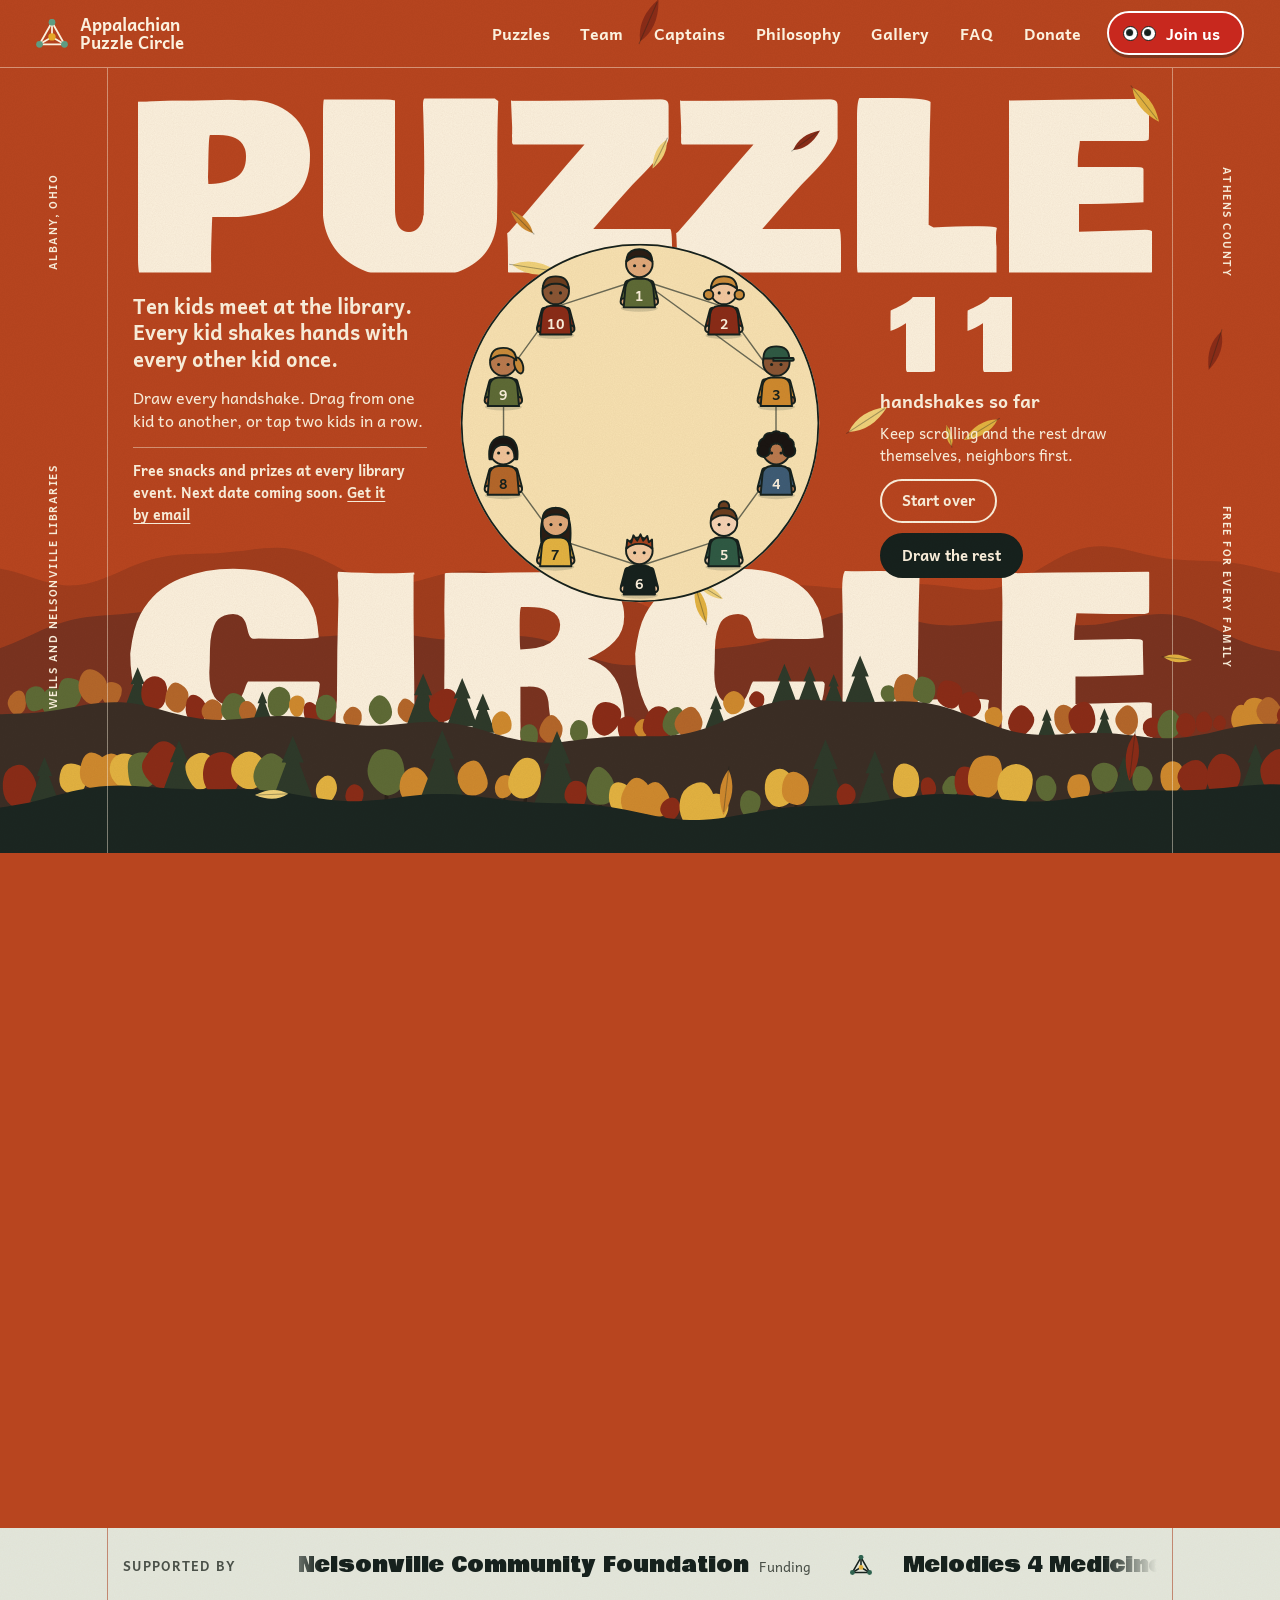
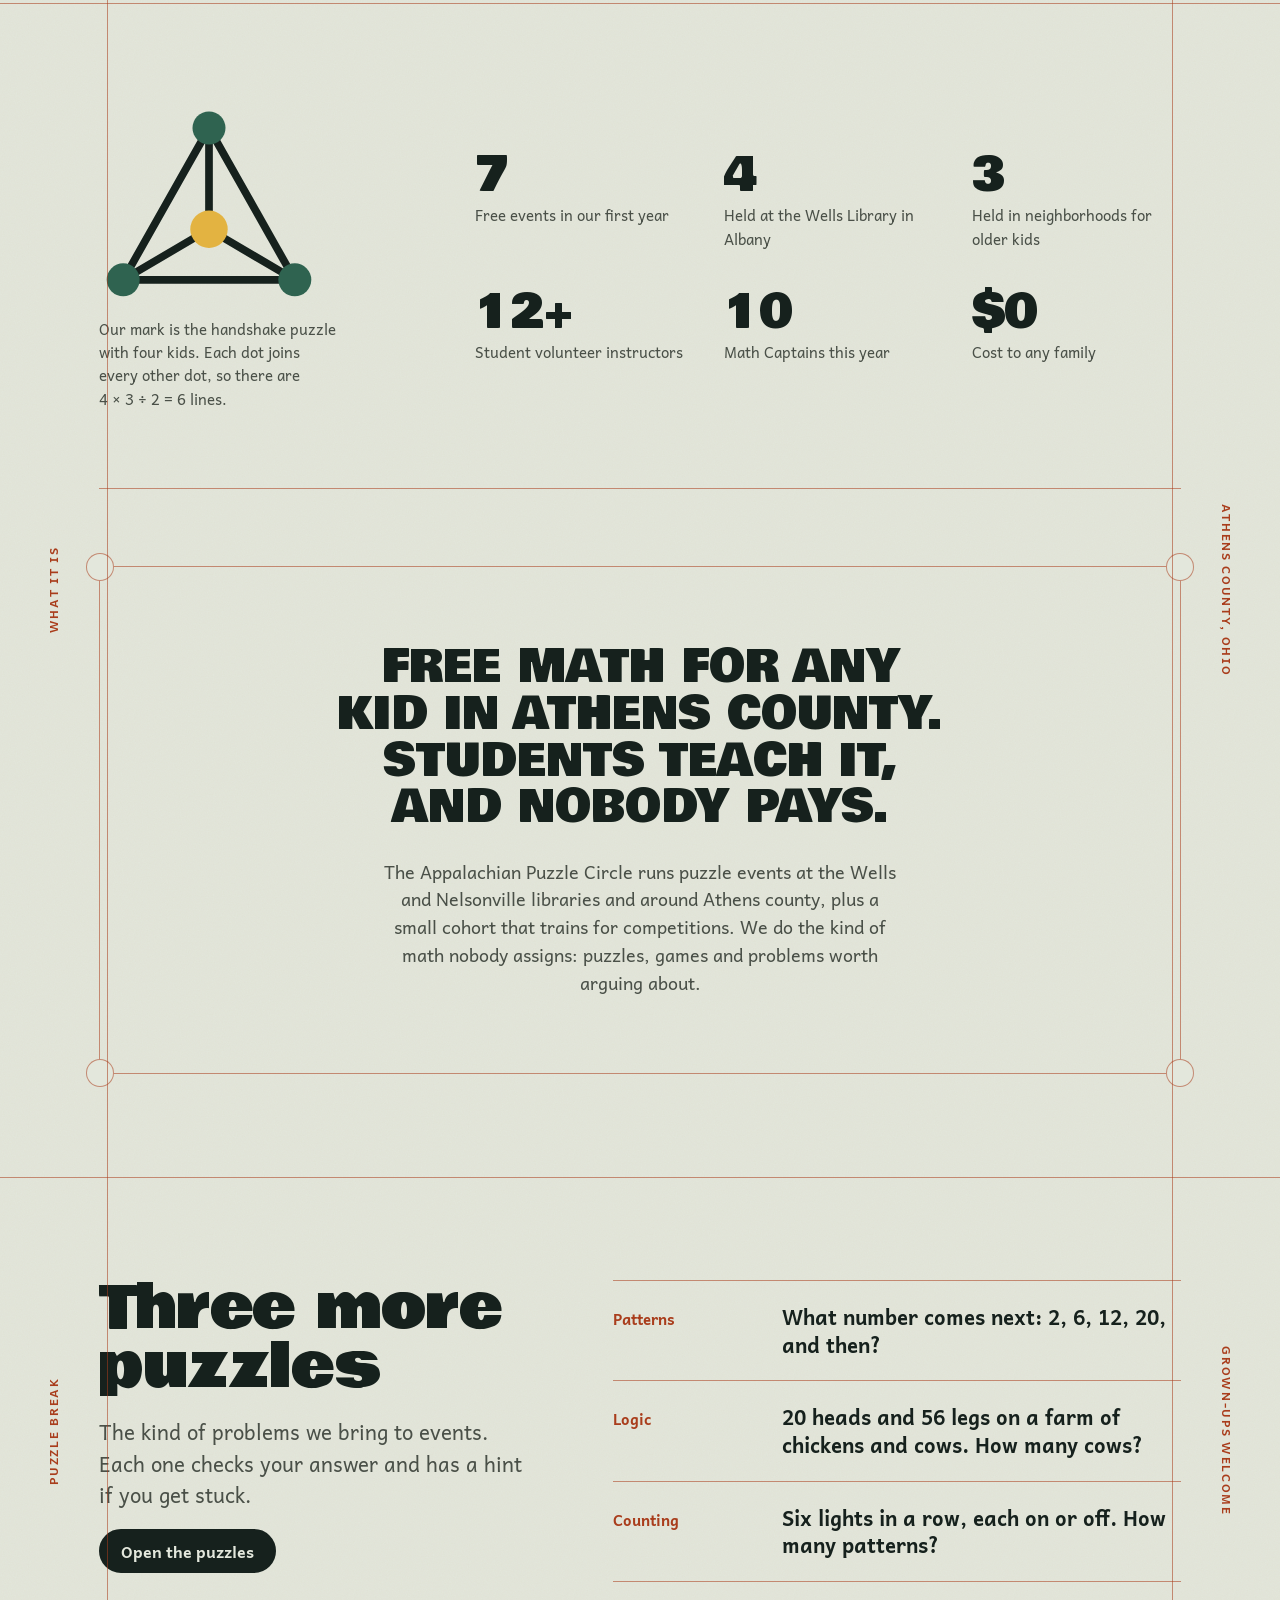
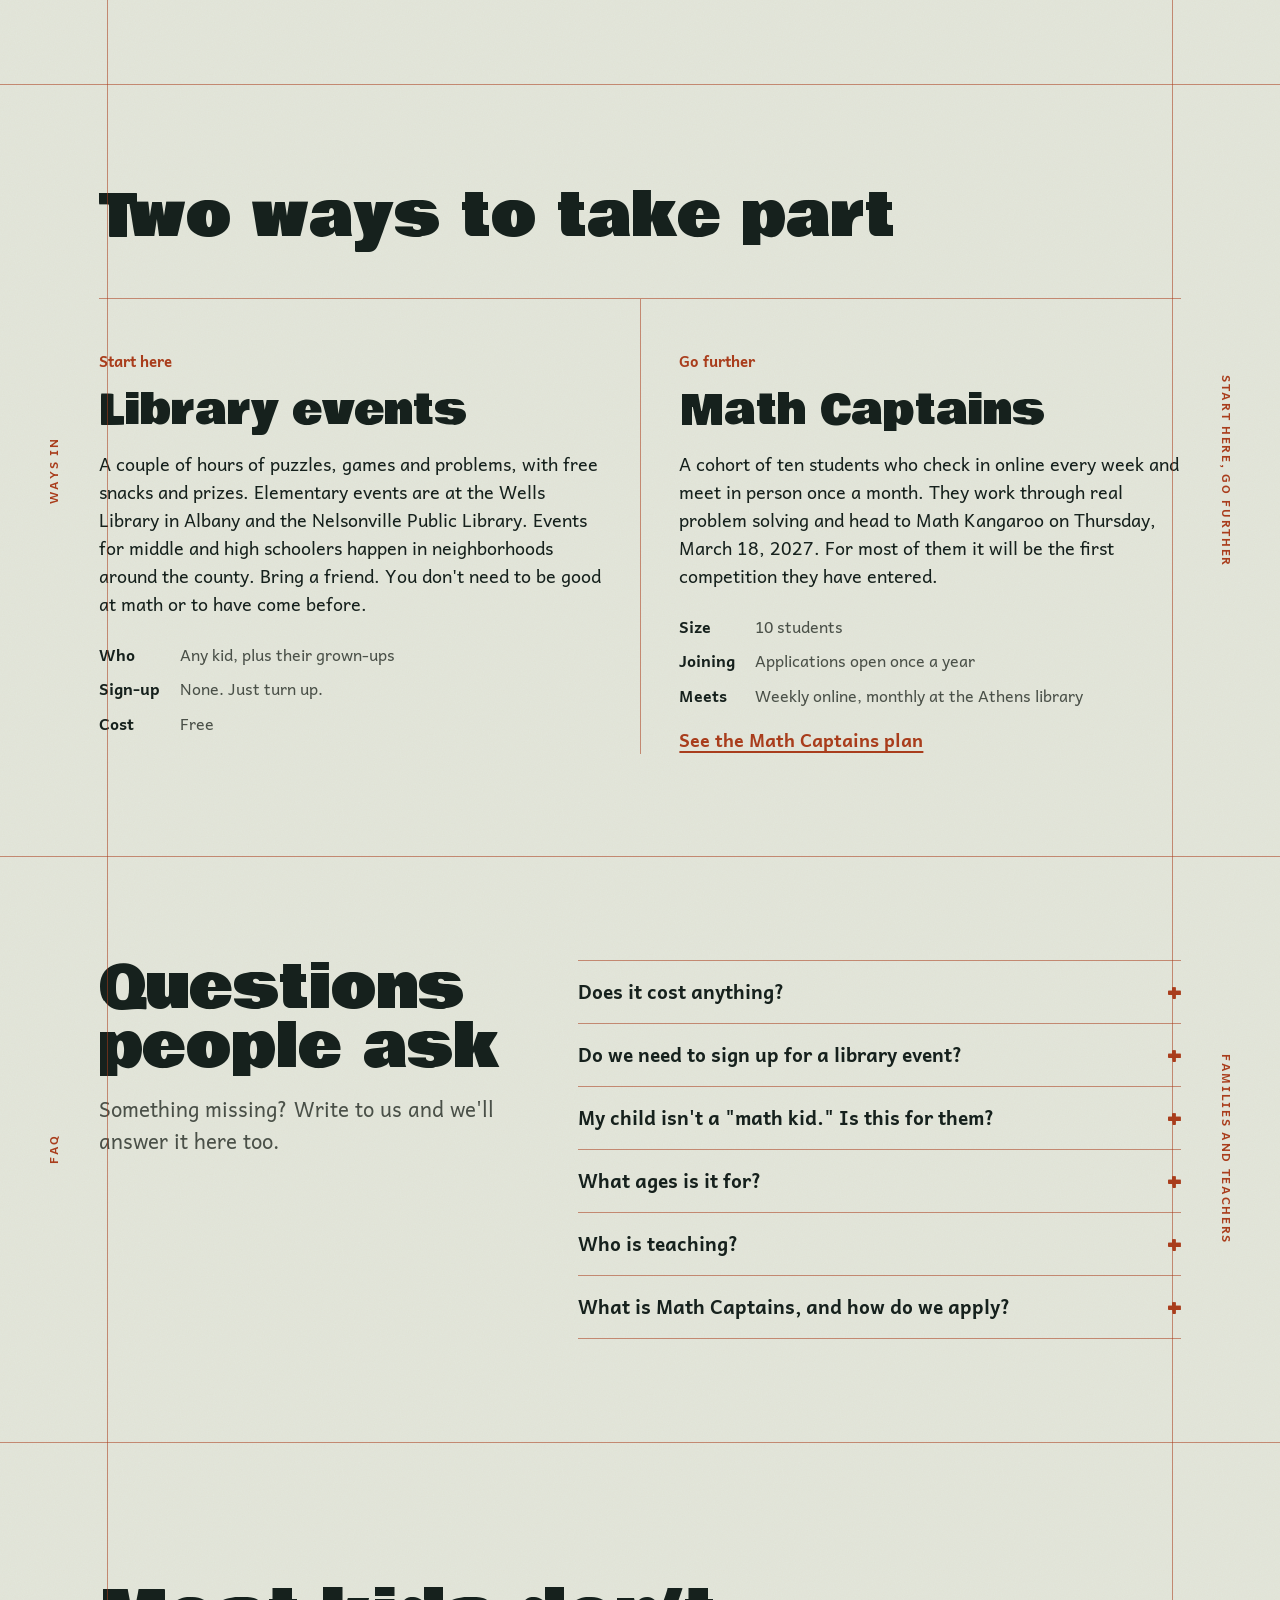
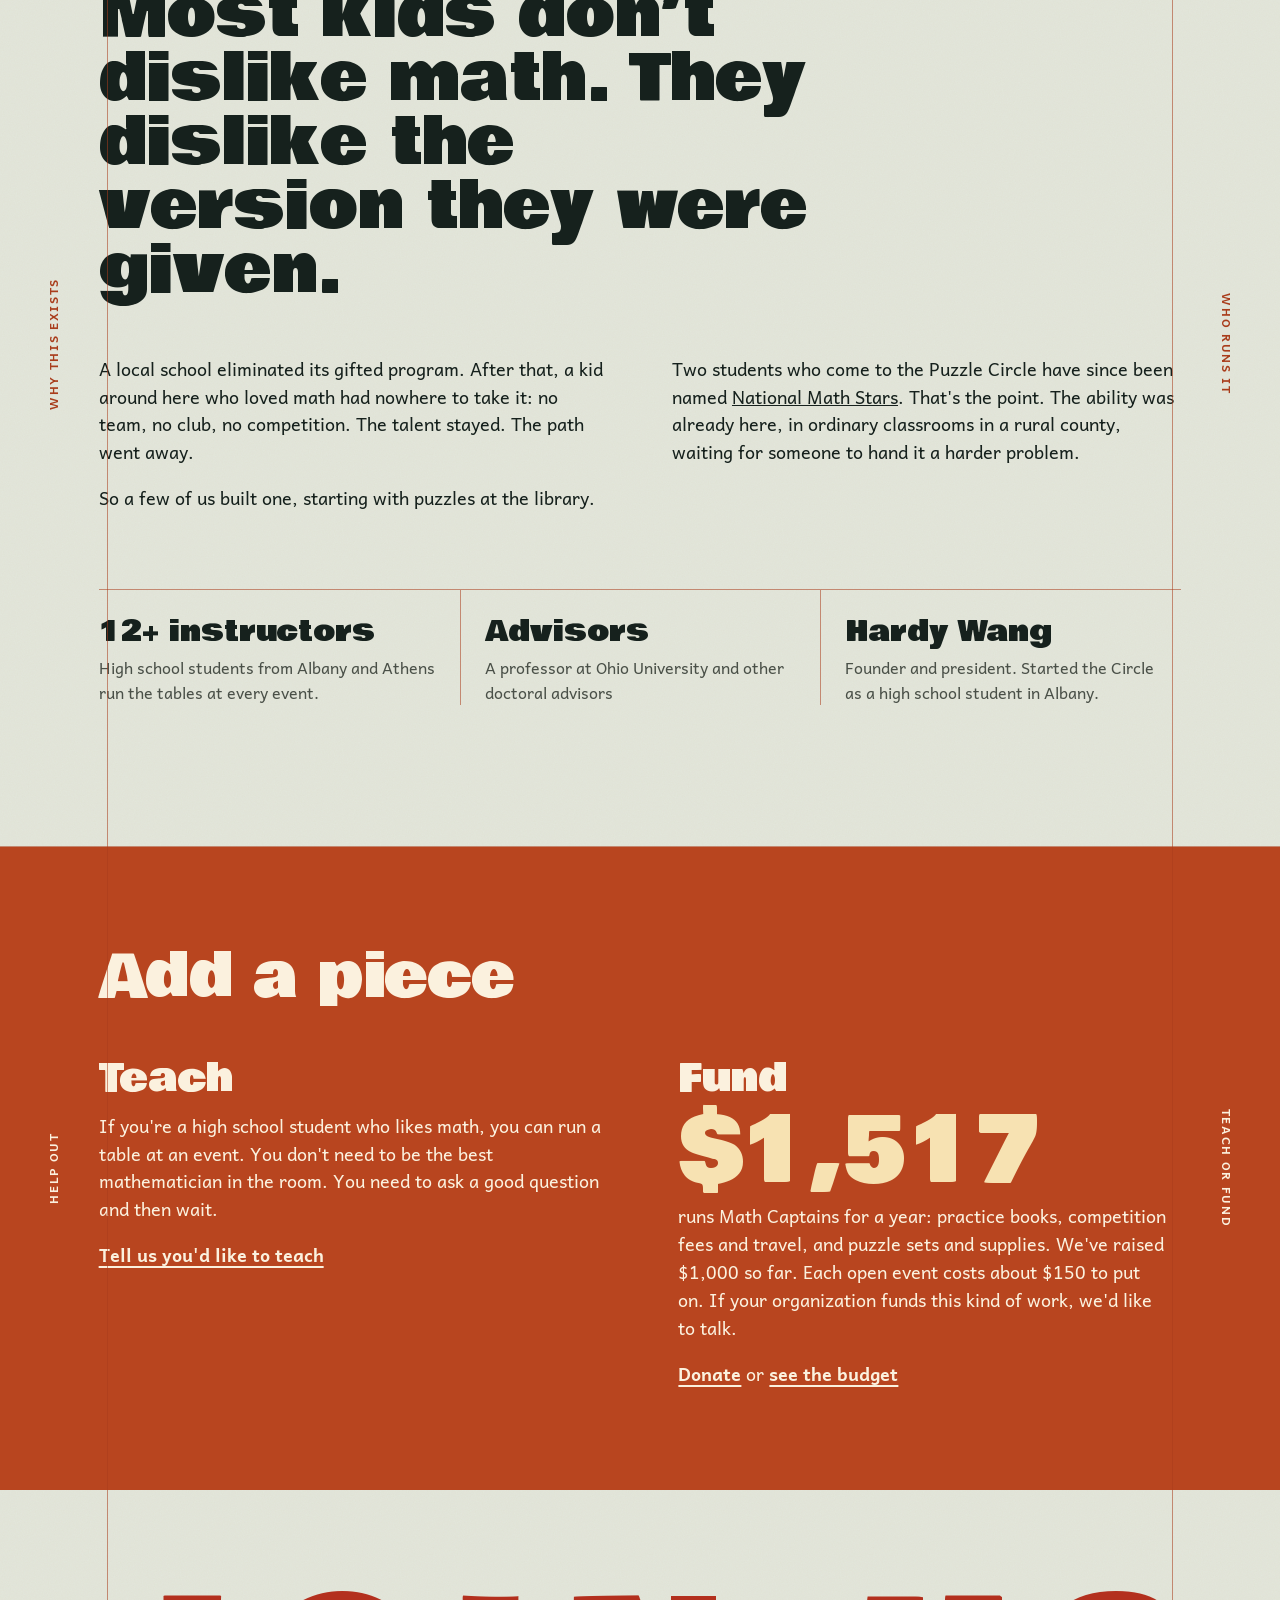
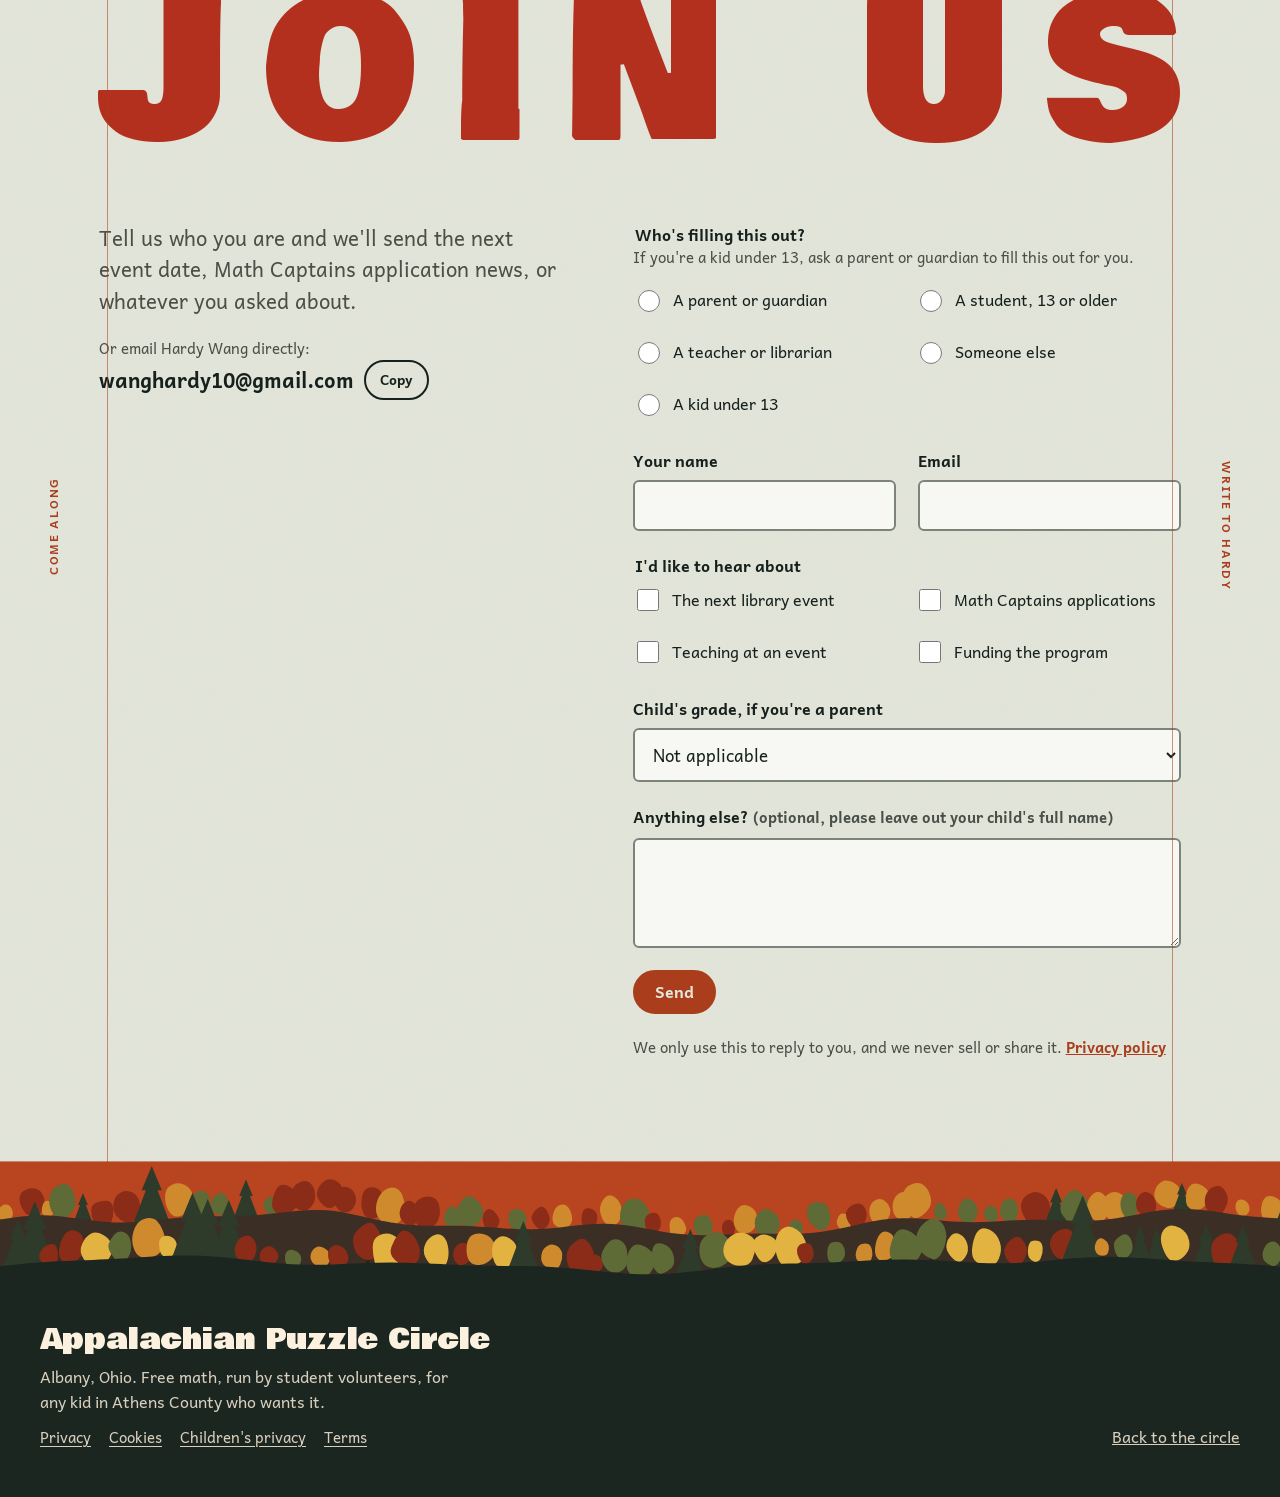
==== commit ebb5cfd0: "additional security measures from mr.lean" ====
--- a/index.html
+++ b/index.html
@@ -2,6 +2,8 @@
 <html lang="en">
 <head>
 <meta charset="utf-8">
+<meta http-equiv="Content-Security-Policy" content="default-src 'self'; script-src 'self' 'sha256-MeYY75KPckBU4fYZ4NDDEvujwp5awmYPRtsZMgPfbFQ='; style-src 'self' 'unsafe-inline'; img-src 'self' data:; font-src 'self'; connect-src 'self' https://formspree.io; form-action 'self' https://formspree.io; base-uri 'self'; object-src 'none'; upgrade-insecure-requests">
+<meta name="referrer" content="strict-origin-when-cross-origin">
 <meta name="viewport" content="width=device-width, initial-scale=1, viewport-fit=cover">
 <title>Appalachian Puzzle Circle</title>
 <meta name="description" content="Free math puzzles, games and competitions for kids in Athens County, Ohio. Run by student volunteers.">
@@ -665,7 +667,8 @@
     const showNote = why => {
       document.getElementById('noteText').textContent = body;
       document.getElementById('mailLink').href = `mailto:${addr}?subject=${encodeURIComponent(subject)}&body=${encodeURIComponent(body)}`;
-      if (why) document.getElementById('doneWhy').innerHTML = why;
+      const dw = document.getElementById('doneWhy');
+      if (why) { const st = document.createElement('strong'); st.textContent = addr; dw.replaceChildren('That didn\u2019t send. Copy the note below and email it to ', st, ' instead.'); }
       jf.hidden = true; done.hidden = false; done.focus();
     };
     if (!FORM_ID){ showNote(); return; }
@@ -682,7 +685,7 @@
         document.getElementById('sentMsg').textContent = `Thanks, ${name}. Our team will write back to ${email}.`;
         jf.reset(); jf.hidden = true; sent.hidden = false; sent.focus();
       })
-      .catch(() => showNote('That didn\u2019t send. Copy the note below and email it to <strong>' + addr + '</strong> instead.'))
+      .catch(() => showNote(true))
       .finally(() => { sendBtn.disabled = false; sendBtn.textContent = 'Send'; });
   });
   document.getElementById('sendAnother').addEventListener('click', () => { sent.hidden = true; jf.hidden = false; jf.elements.name.focus(); });
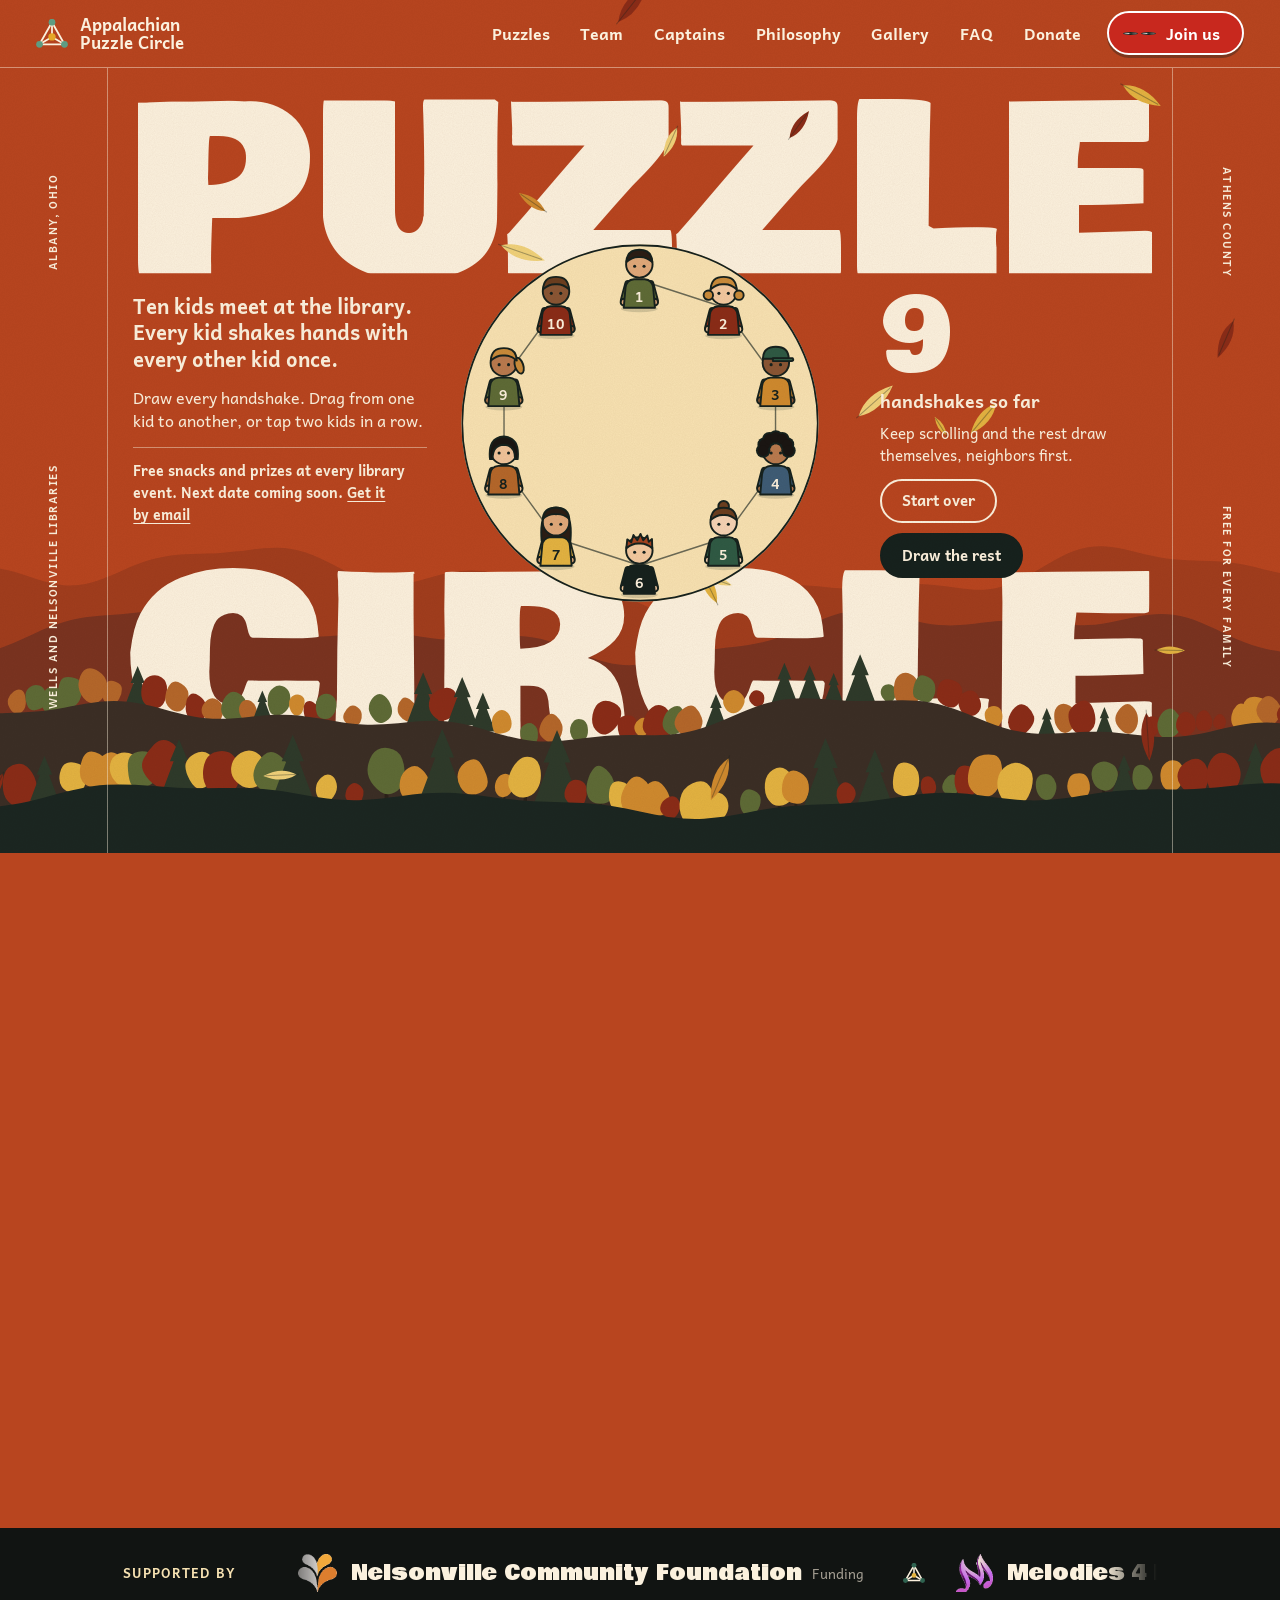
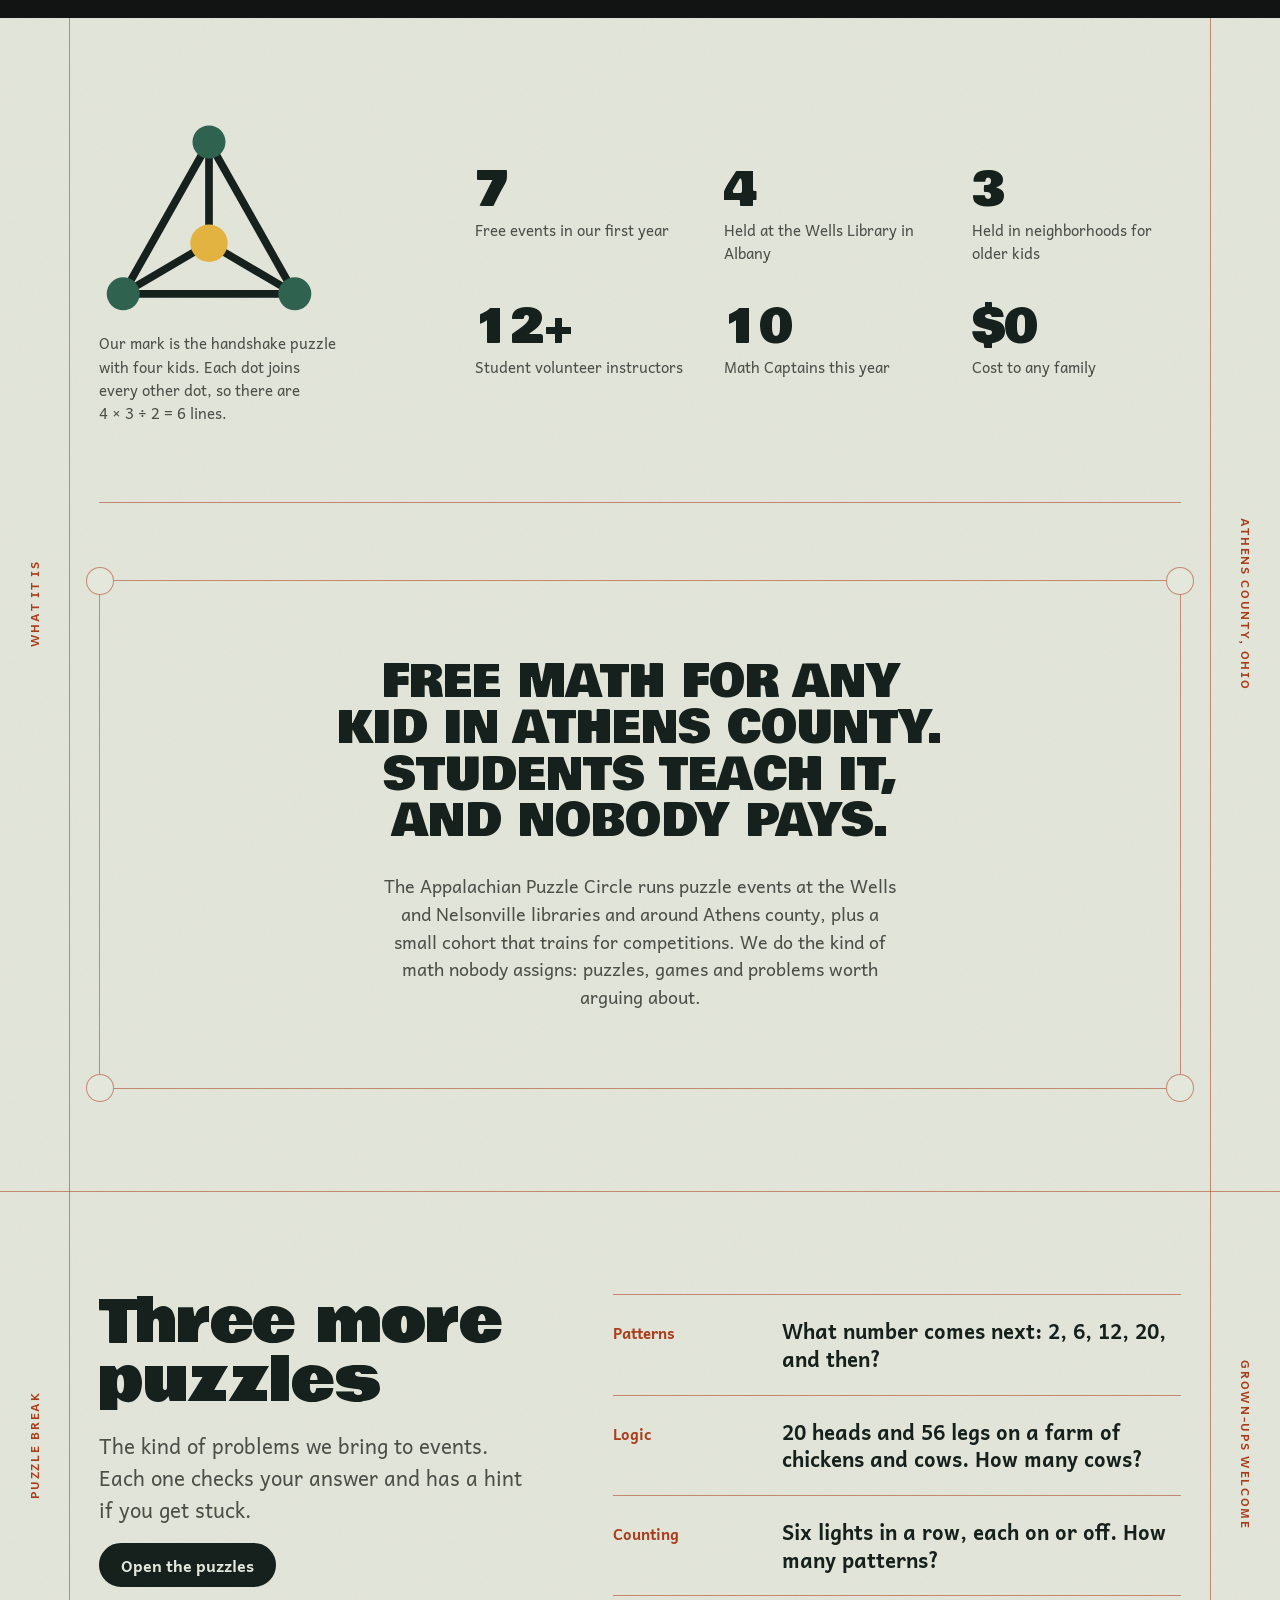
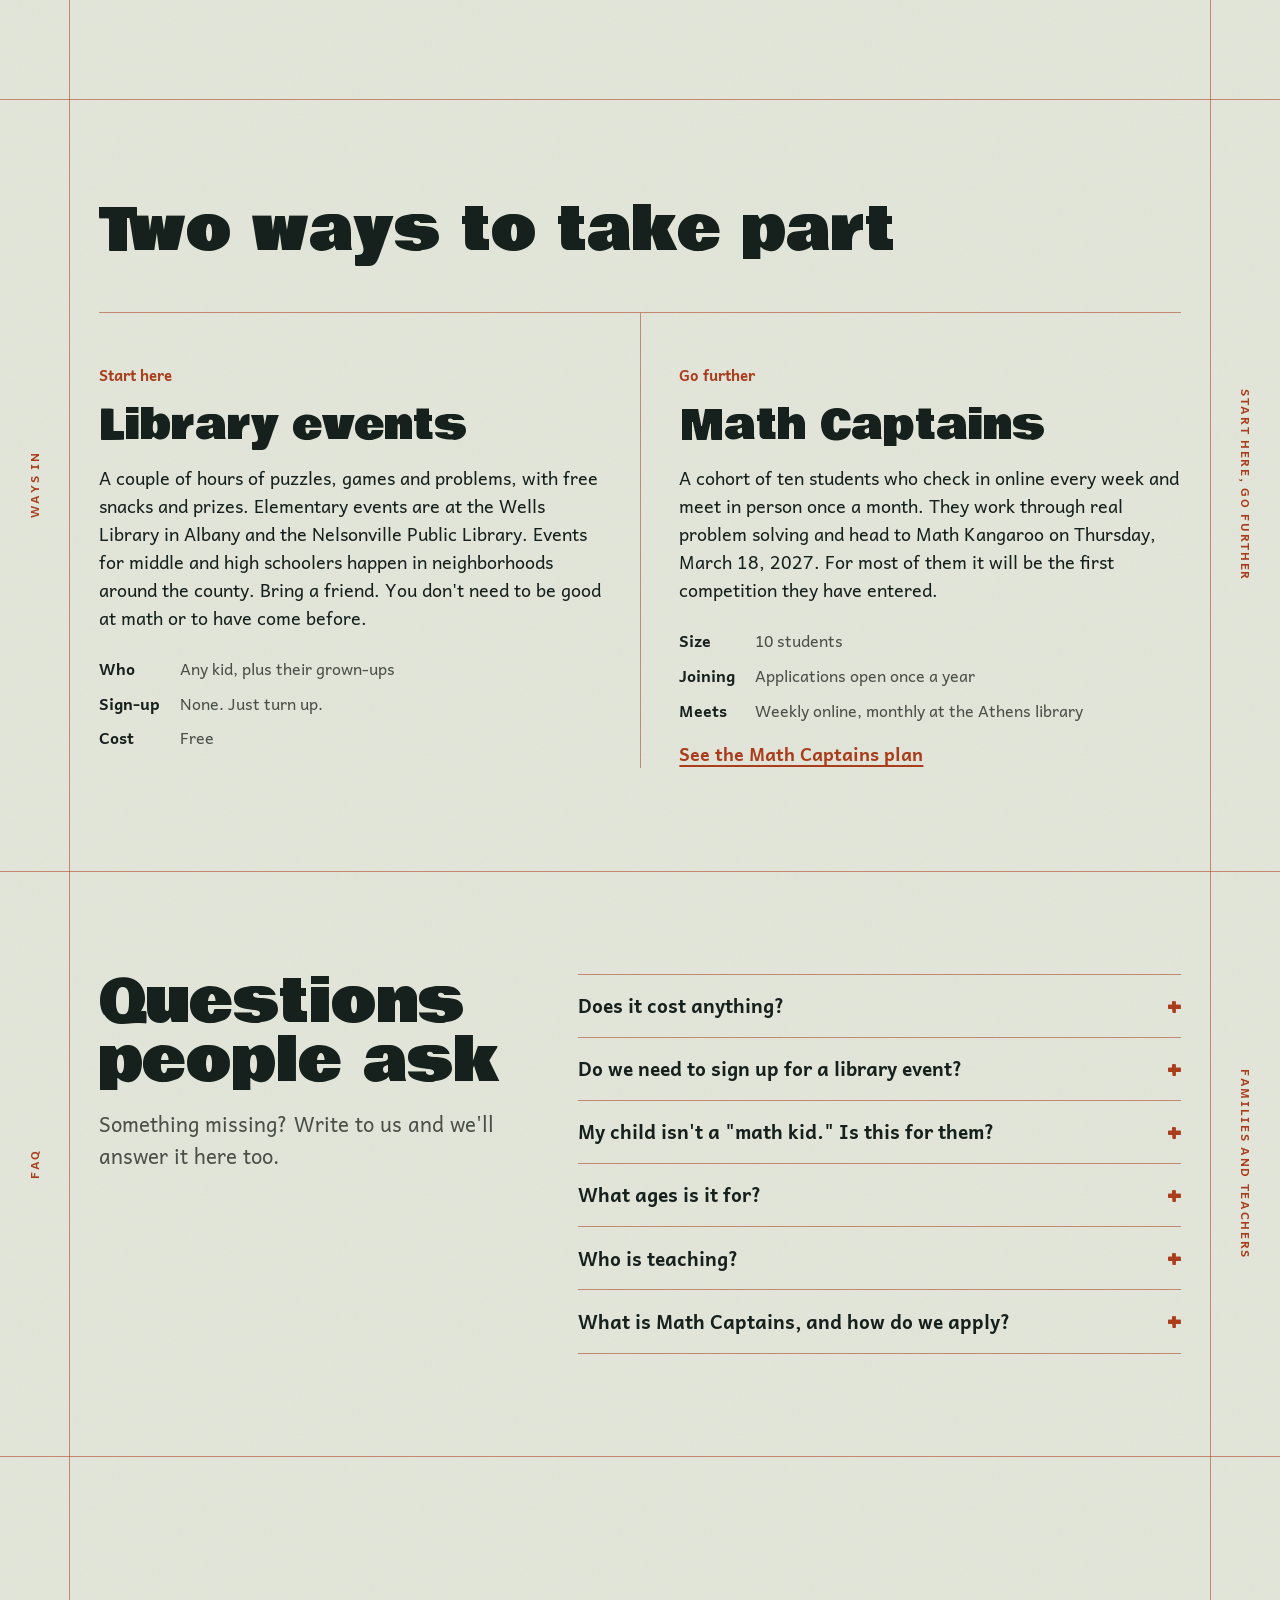
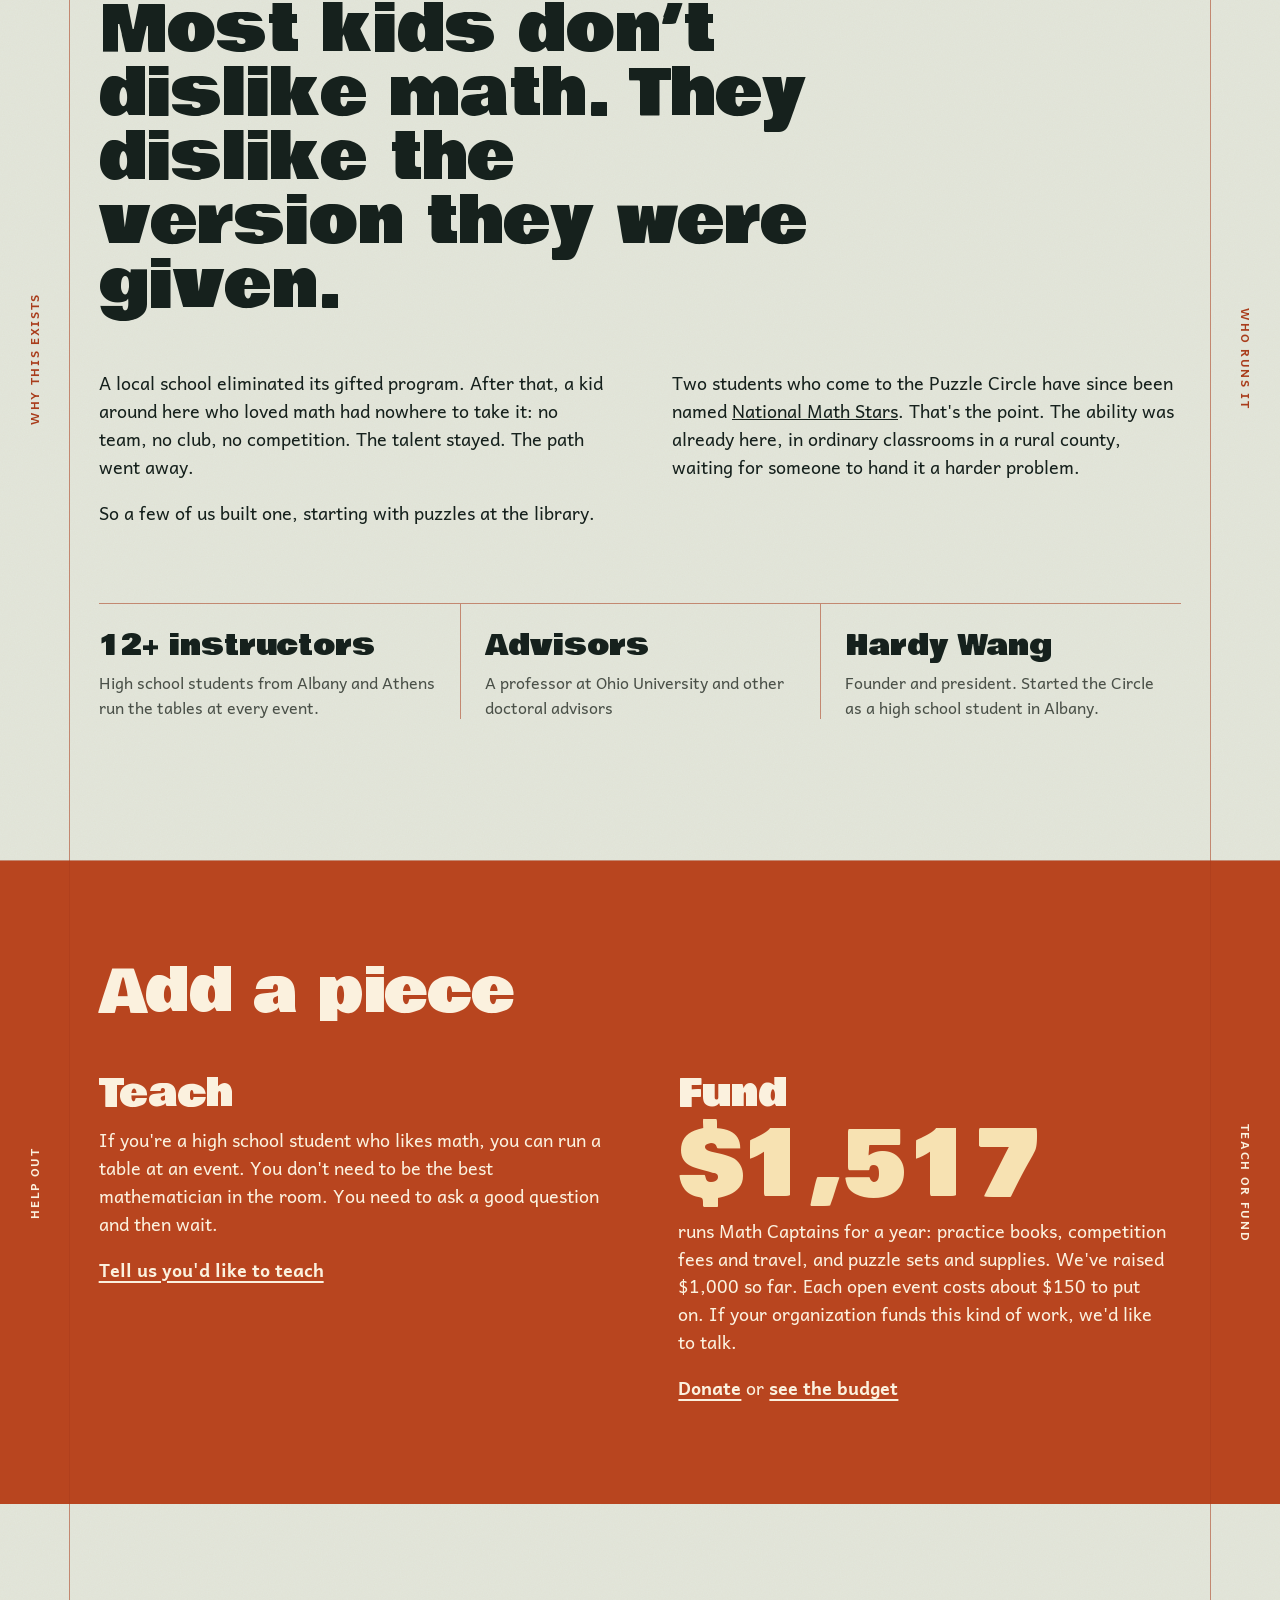
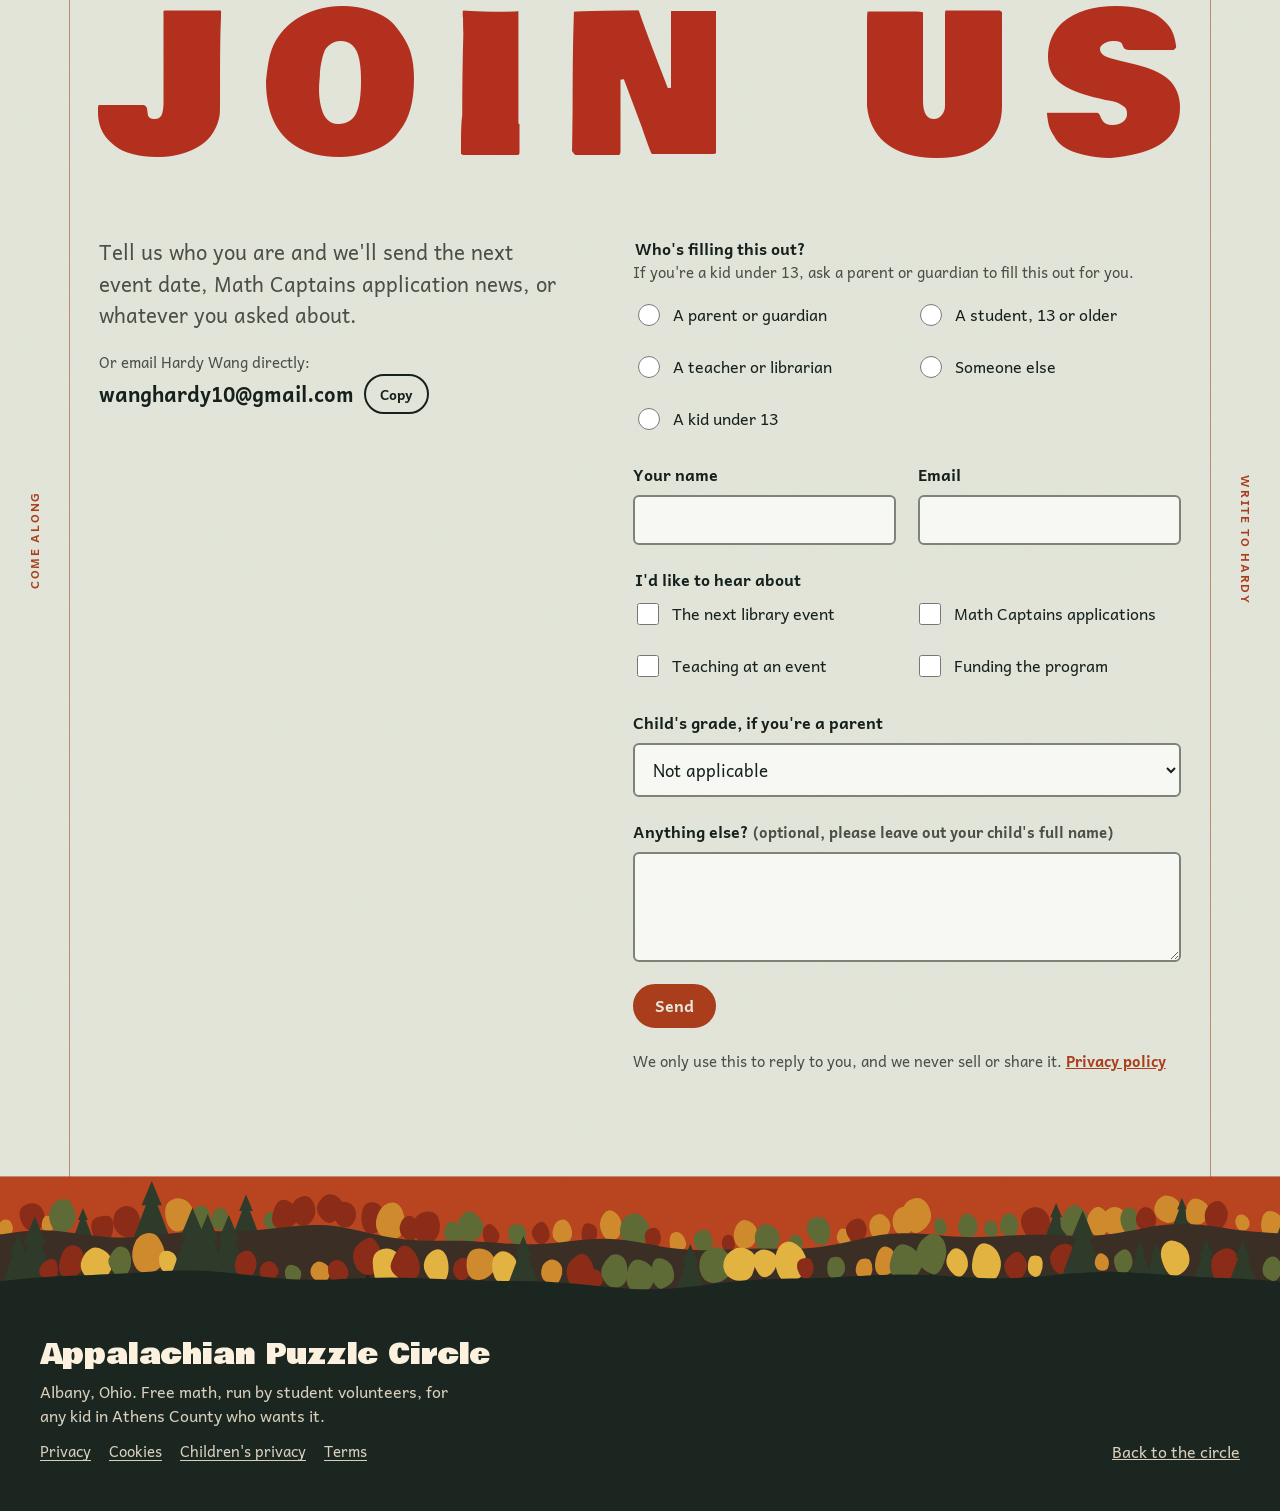
==== commit 1080c123: "add sponsor logos; fix border" ====
--- a/index.html
+++ b/index.html
@@ -20,7 +20,7 @@
 <link rel="icon" href="favicon.svg" type="image/svg+xml">
 <link rel="apple-touch-icon" href="apple-touch-icon.png">
 <meta name="theme-color" content="#B8451F">
-<link rel="stylesheet" href="site.css?v=d422fd37">
+<link rel="stylesheet" href="site.css?v=8e564b54">
 </head>
 <body>
 <a class="skip" href="#main">Skip to the page</a>
@@ -91,8 +91,8 @@
   <section class="supporters" aria-labelledby="sp-h">
     <h2 class="sp-label" id="sp-h">Supported by</h2>
     <div class="sp-viewport">
-      <ul class="sp-track"><li><span class="sp-name">Nelsonville Community Foundation</span><span class="sp-role">Funding</span><svg class="sp-mark" viewBox="0 0 200 180" aria-hidden="true"><g stroke="currentColor" stroke-width="14" stroke-linecap="round"><line x1="100" y1="20" x2="22" y2="158"/><line x1="100" y1="20" x2="178" y2="158"/><line x1="22" y1="158" x2="178" y2="158"/><line x1="100" y1="20" x2="100" y2="112"/><line x1="22" y1="158" x2="100" y2="112"/><line x1="178" y1="158" x2="100" y2="112"/></g><g fill="#2F6350"><circle cx="100" cy="20" r="22"/><circle cx="22" cy="158" r="22"/><circle cx="178" cy="158" r="22"/></g><circle cx="100" cy="112" r="22" fill="#E3B341"/></svg></li><li><span class="sp-name">Melodies 4 Medicine</span><span class="sp-role">Partner</span><svg class="sp-mark" viewBox="0 0 200 180" aria-hidden="true"><g stroke="currentColor" stroke-width="14" stroke-linecap="round"><line x1="100" y1="20" x2="22" y2="158"/><line x1="100" y1="20" x2="178" y2="158"/><line x1="22" y1="158" x2="178" y2="158"/><line x1="100" y1="20" x2="100" y2="112"/><line x1="22" y1="158" x2="100" y2="112"/><line x1="178" y1="158" x2="100" y2="112"/></g><g fill="#2F6350"><circle cx="100" cy="20" r="22"/><circle cx="22" cy="158" r="22"/><circle cx="178" cy="158" r="22"/></g><circle cx="100" cy="112" r="22" fill="#E3B341"/></svg></li><li><span class="sp-name">Wells Library</span><span class="sp-role">Albany</span><svg class="sp-mark" viewBox="0 0 200 180" aria-hidden="true"><g stroke="currentColor" stroke-width="14" stroke-linecap="round"><line x1="100" y1="20" x2="22" y2="158"/><line x1="100" y1="20" x2="178" y2="158"/><line x1="22" y1="158" x2="178" y2="158"/><line x1="100" y1="20" x2="100" y2="112"/><line x1="22" y1="158" x2="100" y2="112"/><line x1="178" y1="158" x2="100" y2="112"/></g><g fill="#2F6350"><circle cx="100" cy="20" r="22"/><circle cx="22" cy="158" r="22"/><circle cx="178" cy="158" r="22"/></g><circle cx="100" cy="112" r="22" fill="#E3B341"/></svg></li><li><span class="sp-name">Nelsonville Public Library</span><span class="sp-role">Nelsonville</span><svg class="sp-mark" viewBox="0 0 200 180" aria-hidden="true"><g stroke="currentColor" stroke-width="14" stroke-linecap="round"><line x1="100" y1="20" x2="22" y2="158"/><line x1="100" y1="20" x2="178" y2="158"/><line x1="22" y1="158" x2="178" y2="158"/><line x1="100" y1="20" x2="100" y2="112"/><line x1="22" y1="158" x2="100" y2="112"/><line x1="178" y1="158" x2="100" y2="112"/></g><g fill="#2F6350"><circle cx="100" cy="20" r="22"/><circle cx="22" cy="158" r="22"/><circle cx="178" cy="158" r="22"/></g><circle cx="100" cy="112" r="22" fill="#E3B341"/></svg></li></ul>
-      <ul class="sp-track sp-copy" aria-hidden="true"><li><span class="sp-name">Nelsonville Community Foundation</span><span class="sp-role">Funding</span><svg class="sp-mark" viewBox="0 0 200 180" aria-hidden="true"><g stroke="currentColor" stroke-width="14" stroke-linecap="round"><line x1="100" y1="20" x2="22" y2="158"/><line x1="100" y1="20" x2="178" y2="158"/><line x1="22" y1="158" x2="178" y2="158"/><line x1="100" y1="20" x2="100" y2="112"/><line x1="22" y1="158" x2="100" y2="112"/><line x1="178" y1="158" x2="100" y2="112"/></g><g fill="#2F6350"><circle cx="100" cy="20" r="22"/><circle cx="22" cy="158" r="22"/><circle cx="178" cy="158" r="22"/></g><circle cx="100" cy="112" r="22" fill="#E3B341"/></svg></li><li><span class="sp-name">Melodies 4 Medicine</span><span class="sp-role">Partner</span><svg class="sp-mark" viewBox="0 0 200 180" aria-hidden="true"><g stroke="currentColor" stroke-width="14" stroke-linecap="round"><line x1="100" y1="20" x2="22" y2="158"/><line x1="100" y1="20" x2="178" y2="158"/><line x1="22" y1="158" x2="178" y2="158"/><line x1="100" y1="20" x2="100" y2="112"/><line x1="22" y1="158" x2="100" y2="112"/><line x1="178" y1="158" x2="100" y2="112"/></g><g fill="#2F6350"><circle cx="100" cy="20" r="22"/><circle cx="22" cy="158" r="22"/><circle cx="178" cy="158" r="22"/></g><circle cx="100" cy="112" r="22" fill="#E3B341"/></svg></li><li><span class="sp-name">Wells Library</span><span class="sp-role">Albany</span><svg class="sp-mark" viewBox="0 0 200 180" aria-hidden="true"><g stroke="currentColor" stroke-width="14" stroke-linecap="round"><line x1="100" y1="20" x2="22" y2="158"/><line x1="100" y1="20" x2="178" y2="158"/><line x1="22" y1="158" x2="178" y2="158"/><line x1="100" y1="20" x2="100" y2="112"/><line x1="22" y1="158" x2="100" y2="112"/><line x1="178" y1="158" x2="100" y2="112"/></g><g fill="#2F6350"><circle cx="100" cy="20" r="22"/><circle cx="22" cy="158" r="22"/><circle cx="178" cy="158" r="22"/></g><circle cx="100" cy="112" r="22" fill="#E3B341"/></svg></li><li><span class="sp-name">Nelsonville Public Library</span><span class="sp-role">Nelsonville</span><svg class="sp-mark" viewBox="0 0 200 180" aria-hidden="true"><g stroke="currentColor" stroke-width="14" stroke-linecap="round"><line x1="100" y1="20" x2="22" y2="158"/><line x1="100" y1="20" x2="178" y2="158"/><line x1="22" y1="158" x2="178" y2="158"/><line x1="100" y1="20" x2="100" y2="112"/><line x1="22" y1="158" x2="100" y2="112"/><line x1="178" y1="158" x2="100" y2="112"/></g><g fill="#2F6350"><circle cx="100" cy="20" r="22"/><circle cx="22" cy="158" r="22"/><circle cx="178" cy="158" r="22"/></g><circle cx="100" cy="112" r="22" fill="#E3B341"/></svg></li></ul>
+      <ul class="sp-track"><li><img class="sp-logo" src="logos/ncf-mark.png" width="118" height="116" alt="" loading="eager" decoding="async"><span class="sp-name">Nelsonville Community Foundation</span><span class="sp-role">Funding</span><svg class="sp-mark" viewBox="0 0 200 180" aria-hidden="true"><g stroke="currentColor" stroke-width="14" stroke-linecap="round"><line x1="100" y1="20" x2="22" y2="158"/><line x1="100" y1="20" x2="178" y2="158"/><line x1="22" y1="158" x2="178" y2="158"/><line x1="100" y1="20" x2="100" y2="112"/><line x1="22" y1="158" x2="100" y2="112"/><line x1="178" y1="158" x2="100" y2="112"/></g><g fill="#2F6350"><circle cx="100" cy="20" r="22"/><circle cx="22" cy="158" r="22"/><circle cx="178" cy="158" r="22"/></g><circle cx="100" cy="112" r="22" fill="#E3B341"/></svg></li><li><img class="sp-logo" src="logos/m4m-mark.png" width="123" height="128" alt="" loading="eager" decoding="async"><span class="sp-name">Melodies 4 Medicine</span><span class="sp-role">Partner</span><svg class="sp-mark" viewBox="0 0 200 180" aria-hidden="true"><g stroke="currentColor" stroke-width="14" stroke-linecap="round"><line x1="100" y1="20" x2="22" y2="158"/><line x1="100" y1="20" x2="178" y2="158"/><line x1="22" y1="158" x2="178" y2="158"/><line x1="100" y1="20" x2="100" y2="112"/><line x1="22" y1="158" x2="100" y2="112"/><line x1="178" y1="158" x2="100" y2="112"/></g><g fill="#2F6350"><circle cx="100" cy="20" r="22"/><circle cx="22" cy="158" r="22"/><circle cx="178" cy="158" r="22"/></g><circle cx="100" cy="112" r="22" fill="#E3B341"/></svg></li><li><span class="sp-name">Wells Library</span><span class="sp-role">Albany</span><svg class="sp-mark" viewBox="0 0 200 180" aria-hidden="true"><g stroke="currentColor" stroke-width="14" stroke-linecap="round"><line x1="100" y1="20" x2="22" y2="158"/><line x1="100" y1="20" x2="178" y2="158"/><line x1="22" y1="158" x2="178" y2="158"/><line x1="100" y1="20" x2="100" y2="112"/><line x1="22" y1="158" x2="100" y2="112"/><line x1="178" y1="158" x2="100" y2="112"/></g><g fill="#2F6350"><circle cx="100" cy="20" r="22"/><circle cx="22" cy="158" r="22"/><circle cx="178" cy="158" r="22"/></g><circle cx="100" cy="112" r="22" fill="#E3B341"/></svg></li><li><span class="sp-name">Nelsonville Public Library</span><span class="sp-role">Nelsonville</span><svg class="sp-mark" viewBox="0 0 200 180" aria-hidden="true"><g stroke="currentColor" stroke-width="14" stroke-linecap="round"><line x1="100" y1="20" x2="22" y2="158"/><line x1="100" y1="20" x2="178" y2="158"/><line x1="22" y1="158" x2="178" y2="158"/><line x1="100" y1="20" x2="100" y2="112"/><line x1="22" y1="158" x2="100" y2="112"/><line x1="178" y1="158" x2="100" y2="112"/></g><g fill="#2F6350"><circle cx="100" cy="20" r="22"/><circle cx="22" cy="158" r="22"/><circle cx="178" cy="158" r="22"/></g><circle cx="100" cy="112" r="22" fill="#E3B341"/></svg></li></ul>
+      <ul class="sp-track sp-copy" aria-hidden="true"><li><img class="sp-logo" src="logos/ncf-mark.png" width="118" height="116" alt="" loading="eager" decoding="async"><span class="sp-name">Nelsonville Community Foundation</span><span class="sp-role">Funding</span><svg class="sp-mark" viewBox="0 0 200 180" aria-hidden="true"><g stroke="currentColor" stroke-width="14" stroke-linecap="round"><line x1="100" y1="20" x2="22" y2="158"/><line x1="100" y1="20" x2="178" y2="158"/><line x1="22" y1="158" x2="178" y2="158"/><line x1="100" y1="20" x2="100" y2="112"/><line x1="22" y1="158" x2="100" y2="112"/><line x1="178" y1="158" x2="100" y2="112"/></g><g fill="#2F6350"><circle cx="100" cy="20" r="22"/><circle cx="22" cy="158" r="22"/><circle cx="178" cy="158" r="22"/></g><circle cx="100" cy="112" r="22" fill="#E3B341"/></svg></li><li><img class="sp-logo" src="logos/m4m-mark.png" width="123" height="128" alt="" loading="eager" decoding="async"><span class="sp-name">Melodies 4 Medicine</span><span class="sp-role">Partner</span><svg class="sp-mark" viewBox="0 0 200 180" aria-hidden="true"><g stroke="currentColor" stroke-width="14" stroke-linecap="round"><line x1="100" y1="20" x2="22" y2="158"/><line x1="100" y1="20" x2="178" y2="158"/><line x1="22" y1="158" x2="178" y2="158"/><line x1="100" y1="20" x2="100" y2="112"/><line x1="22" y1="158" x2="100" y2="112"/><line x1="178" y1="158" x2="100" y2="112"/></g><g fill="#2F6350"><circle cx="100" cy="20" r="22"/><circle cx="22" cy="158" r="22"/><circle cx="178" cy="158" r="22"/></g><circle cx="100" cy="112" r="22" fill="#E3B341"/></svg></li><li><span class="sp-name">Wells Library</span><span class="sp-role">Albany</span><svg class="sp-mark" viewBox="0 0 200 180" aria-hidden="true"><g stroke="currentColor" stroke-width="14" stroke-linecap="round"><line x1="100" y1="20" x2="22" y2="158"/><line x1="100" y1="20" x2="178" y2="158"/><line x1="22" y1="158" x2="178" y2="158"/><line x1="100" y1="20" x2="100" y2="112"/><line x1="22" y1="158" x2="100" y2="112"/><line x1="178" y1="158" x2="100" y2="112"/></g><g fill="#2F6350"><circle cx="100" cy="20" r="22"/><circle cx="22" cy="158" r="22"/><circle cx="178" cy="158" r="22"/></g><circle cx="100" cy="112" r="22" fill="#E3B341"/></svg></li><li><span class="sp-name">Nelsonville Public Library</span><span class="sp-role">Nelsonville</span><svg class="sp-mark" viewBox="0 0 200 180" aria-hidden="true"><g stroke="currentColor" stroke-width="14" stroke-linecap="round"><line x1="100" y1="20" x2="22" y2="158"/><line x1="100" y1="20" x2="178" y2="158"/><line x1="22" y1="158" x2="178" y2="158"/><line x1="100" y1="20" x2="100" y2="112"/><line x1="22" y1="158" x2="100" y2="112"/><line x1="178" y1="158" x2="100" y2="112"/></g><g fill="#2F6350"><circle cx="100" cy="20" r="22"/><circle cx="22" cy="158" r="22"/><circle cx="178" cy="158" r="22"/></g><circle cx="100" cy="112" r="22" fill="#E3B341"/></svg></li></ul>
     </div>
   </section>
 
--- a/site.css
+++ b/site.css
@@ -787,3 +787,19 @@
 .g-swag{flex:0 0 24%;height:30px;border:3px dashed #FBF1DE;border-radius:999px;display:grid;place-items:center}
 .g-swag span{font-family:var(--display);font-size:13px;letter-spacing:.04em;color:#FBF1DE}
 .nv-go{margin-top:20px}
+
+/* ---------- supporters on black ---------- */
+.supporters{background:#111412;border-bottom:0;color:#FBF1DE}
+.supporters .sp-label{color:#F7E2B2}
+.supporters .sp-name{color:#FBF1DE}
+.supporters .sp-role{color:rgba(251,241,222,.62)}
+.supporters .sp-mark{color:#FBF1DE}
+.supporters .sp-track li{align-items:center}
+.sp-logo{flex:none;width:auto;height:clamp(34px,3vw,46px);margin-right:4px}
+
+/* ---------- side rules clear the content ---------- */
+:root{--rule-x:min(var(--gutter), max(8px, calc(max(16px, (100vw - 1200px) / 2) + var(--gutter) * .55 - 30px)))}
+.page::before{left:var(--rule-x)}.page::after{right:var(--rule-x)}
+.sec .tag.l{left:calc(var(--rule-x) / 2)}
+.sec .tag.r{right:calc(var(--rule-x) / 2)}
+@media (max-width:1060px){.sec .tag{display:none}}
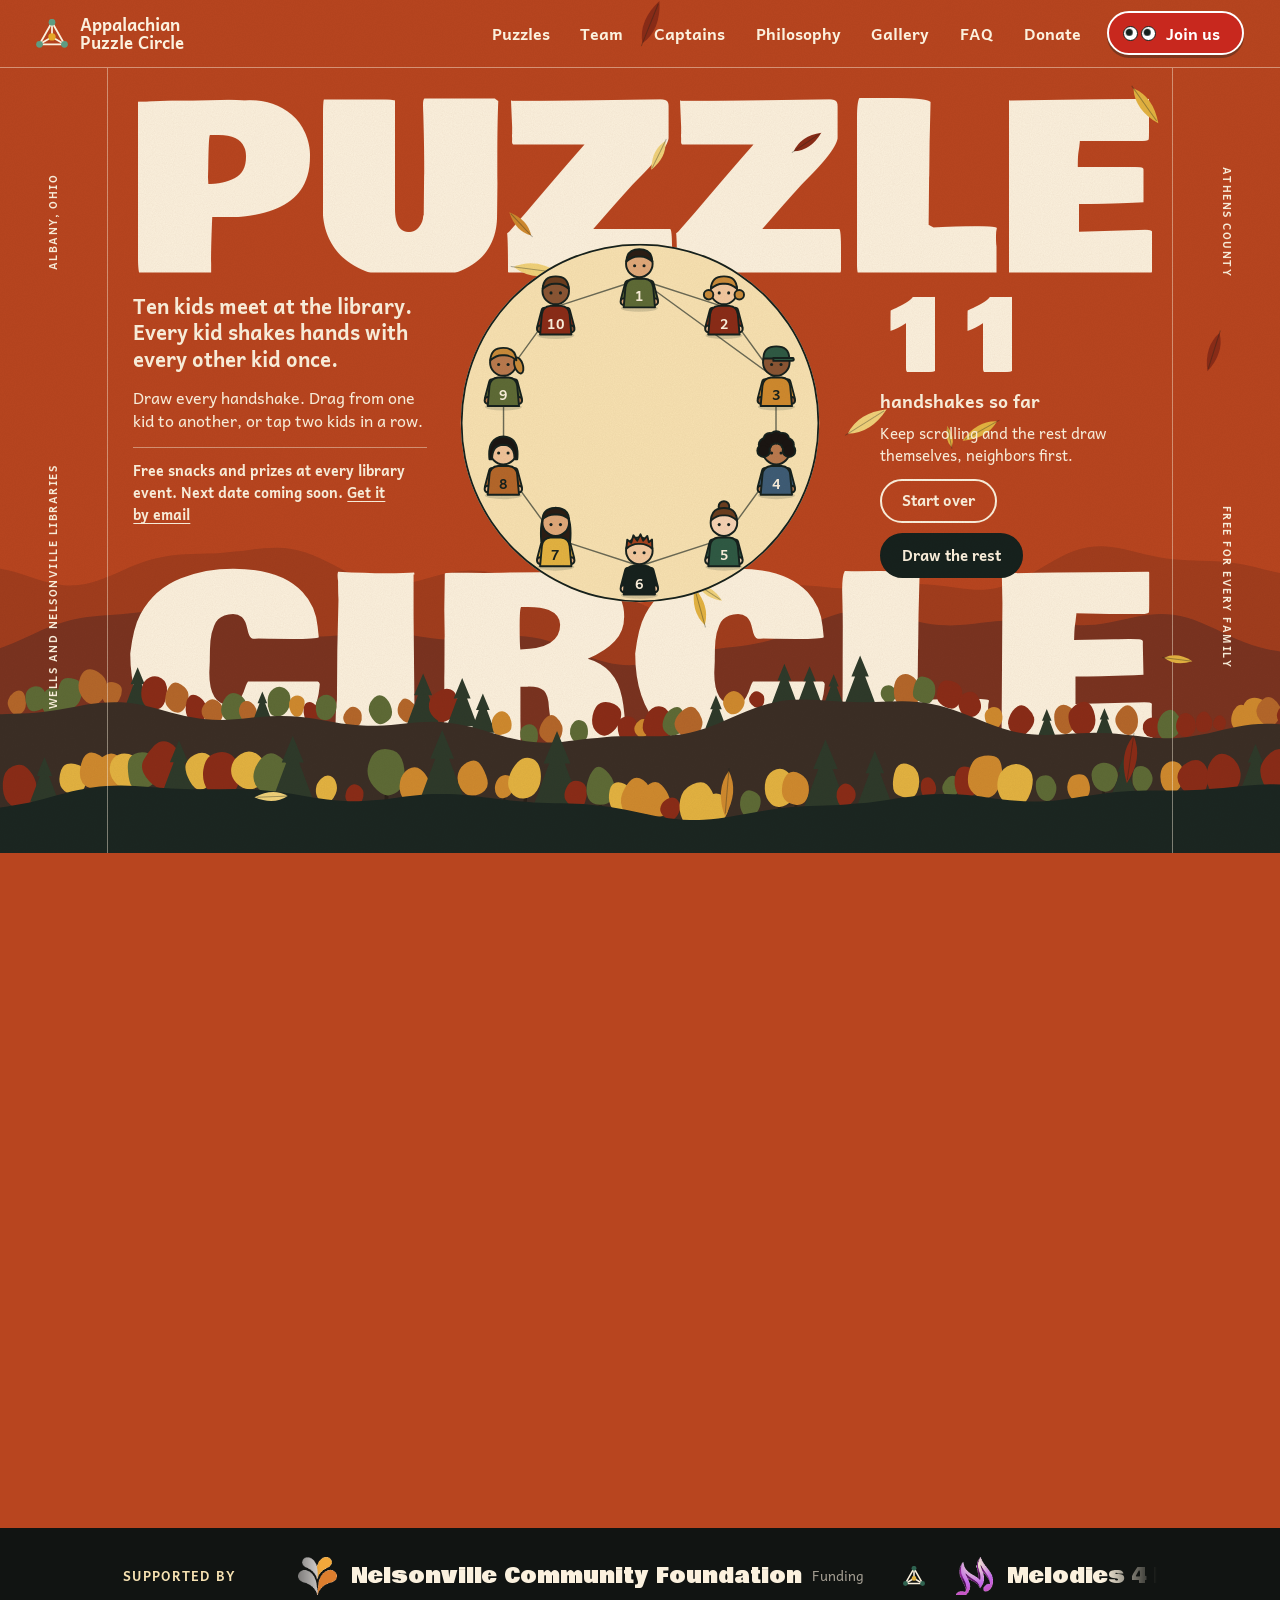
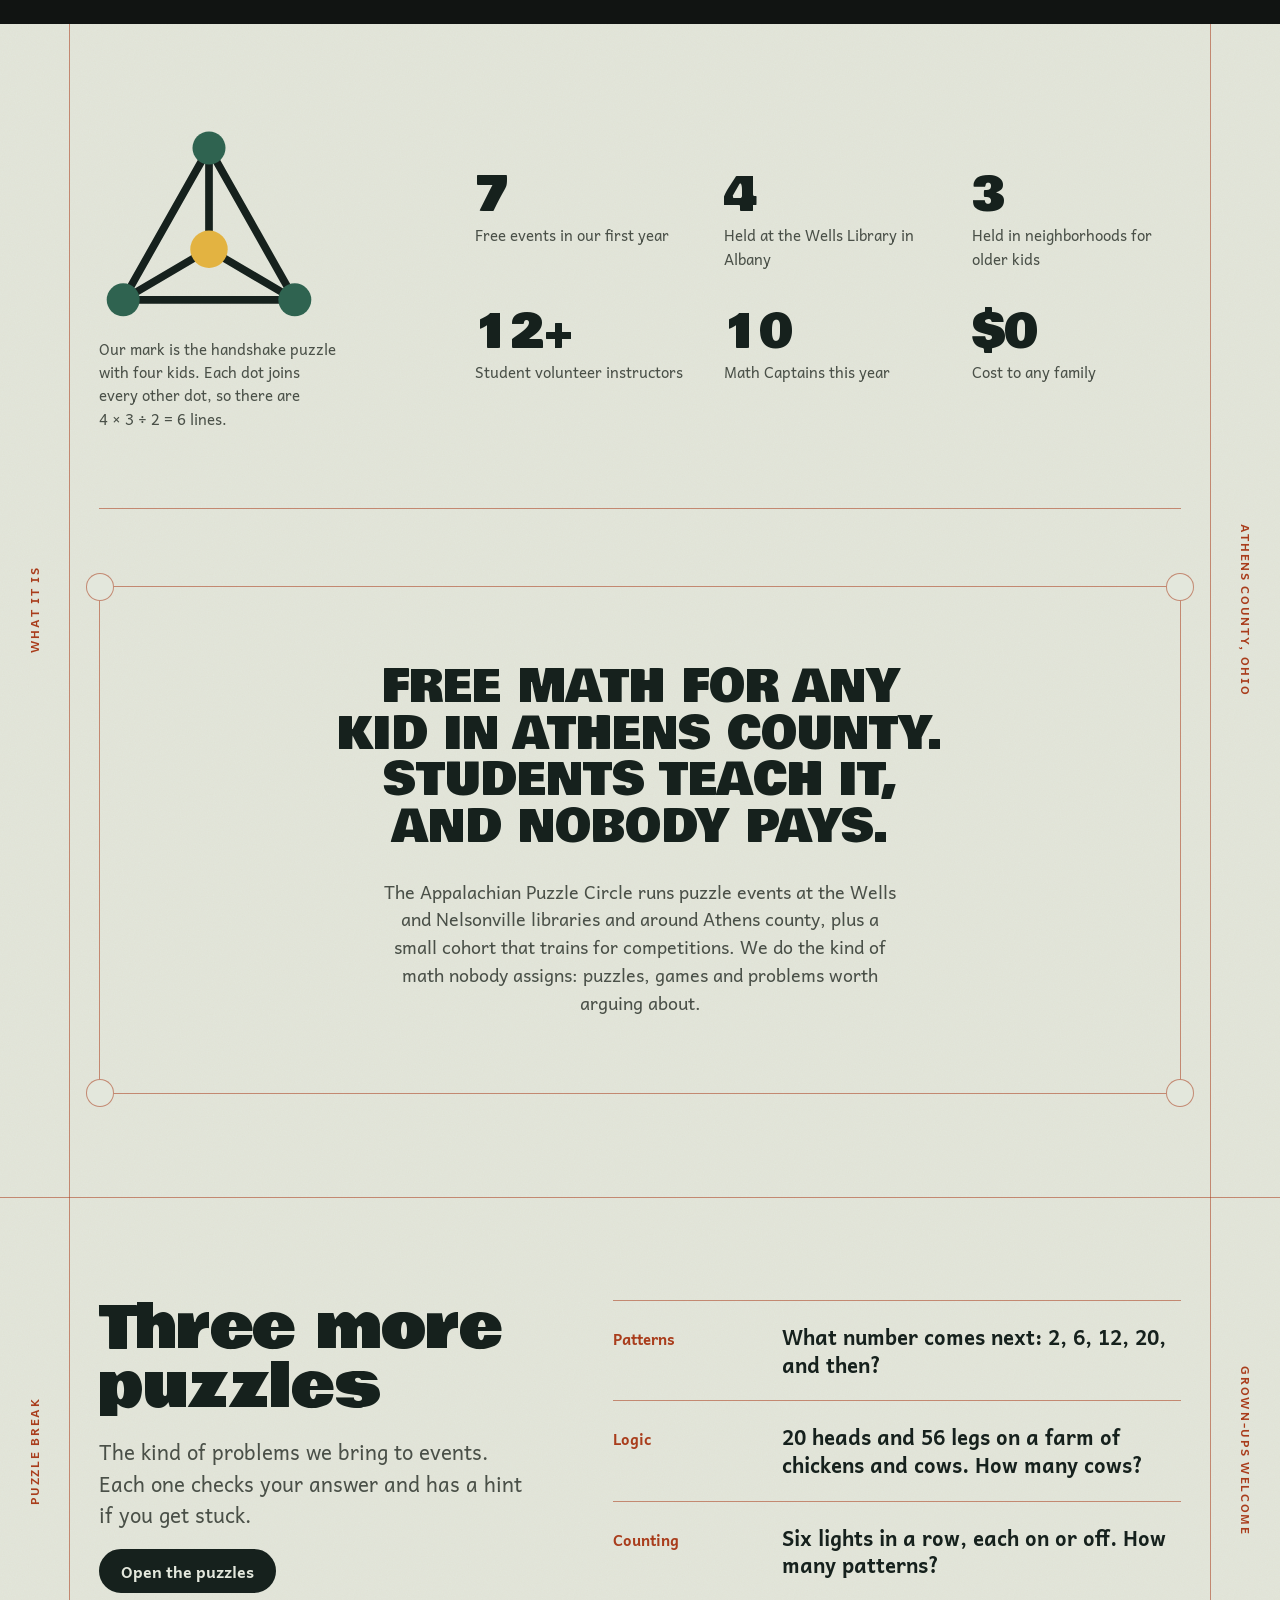
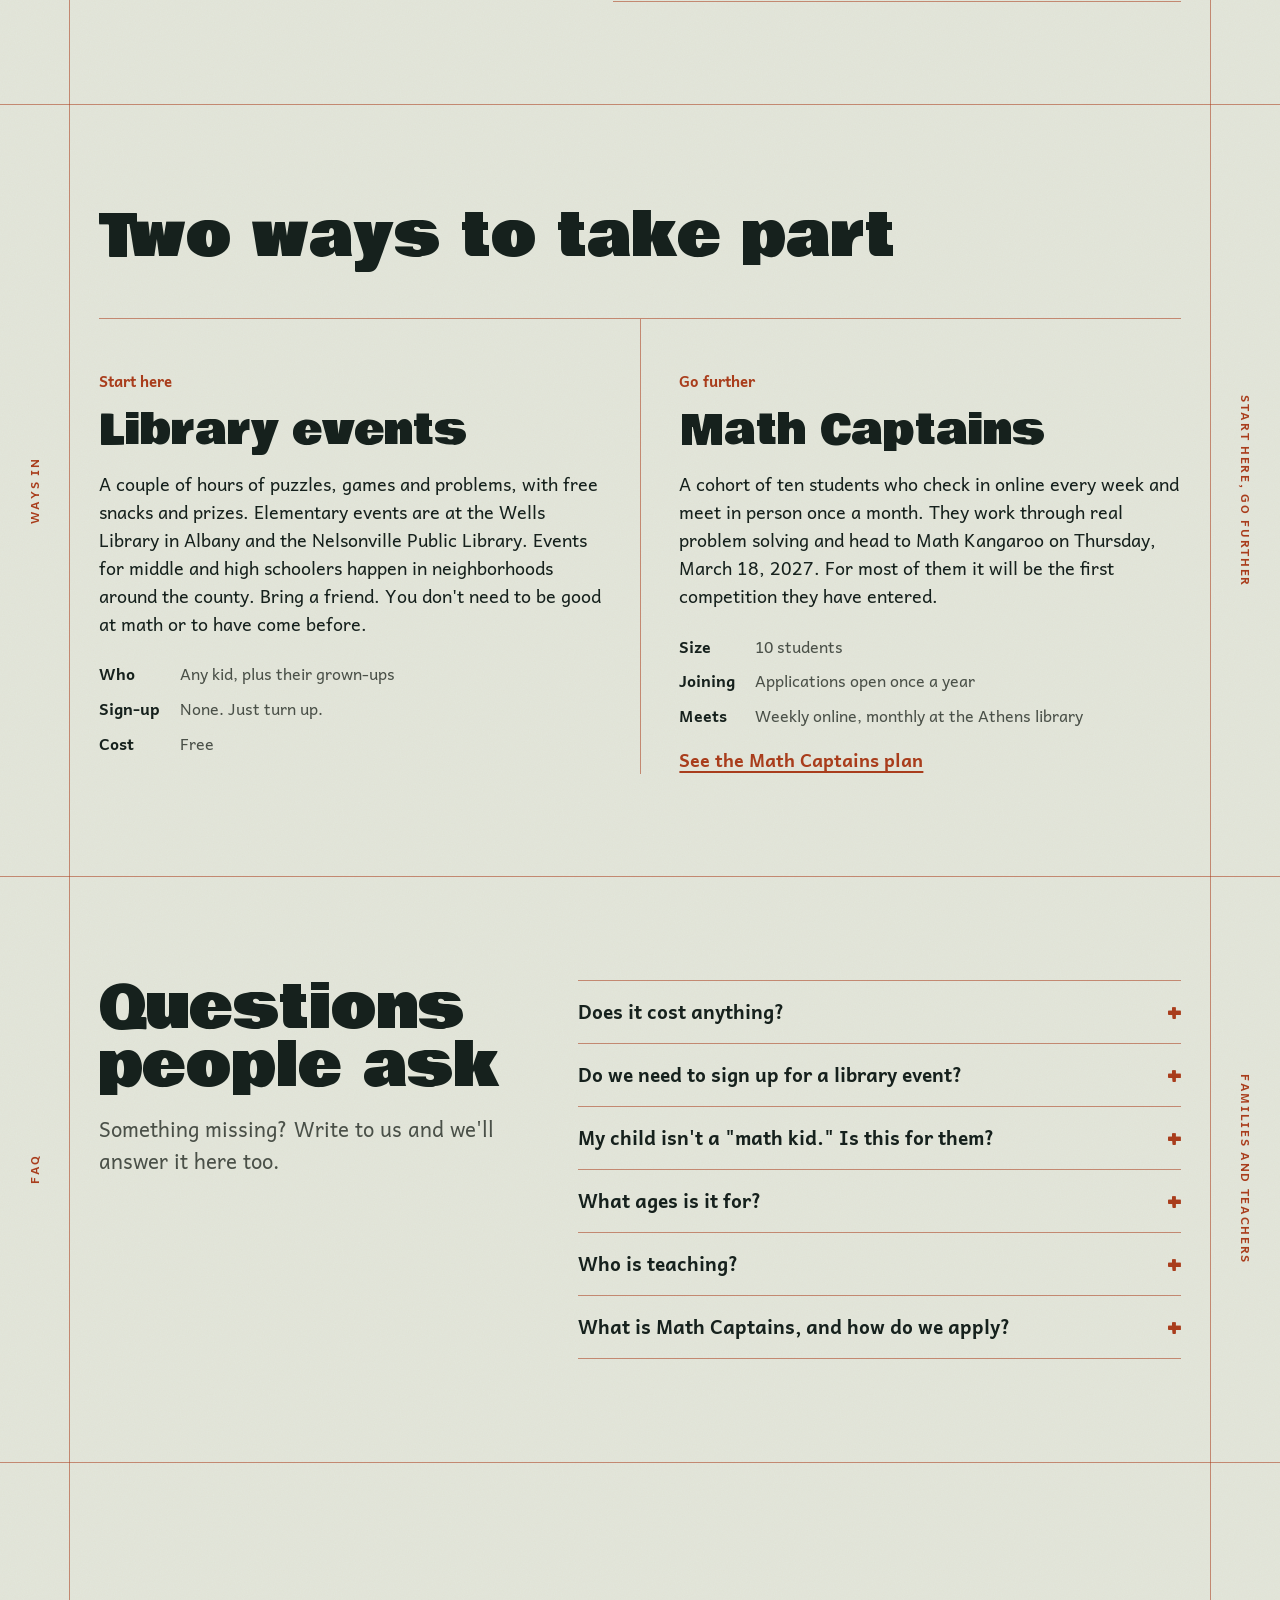
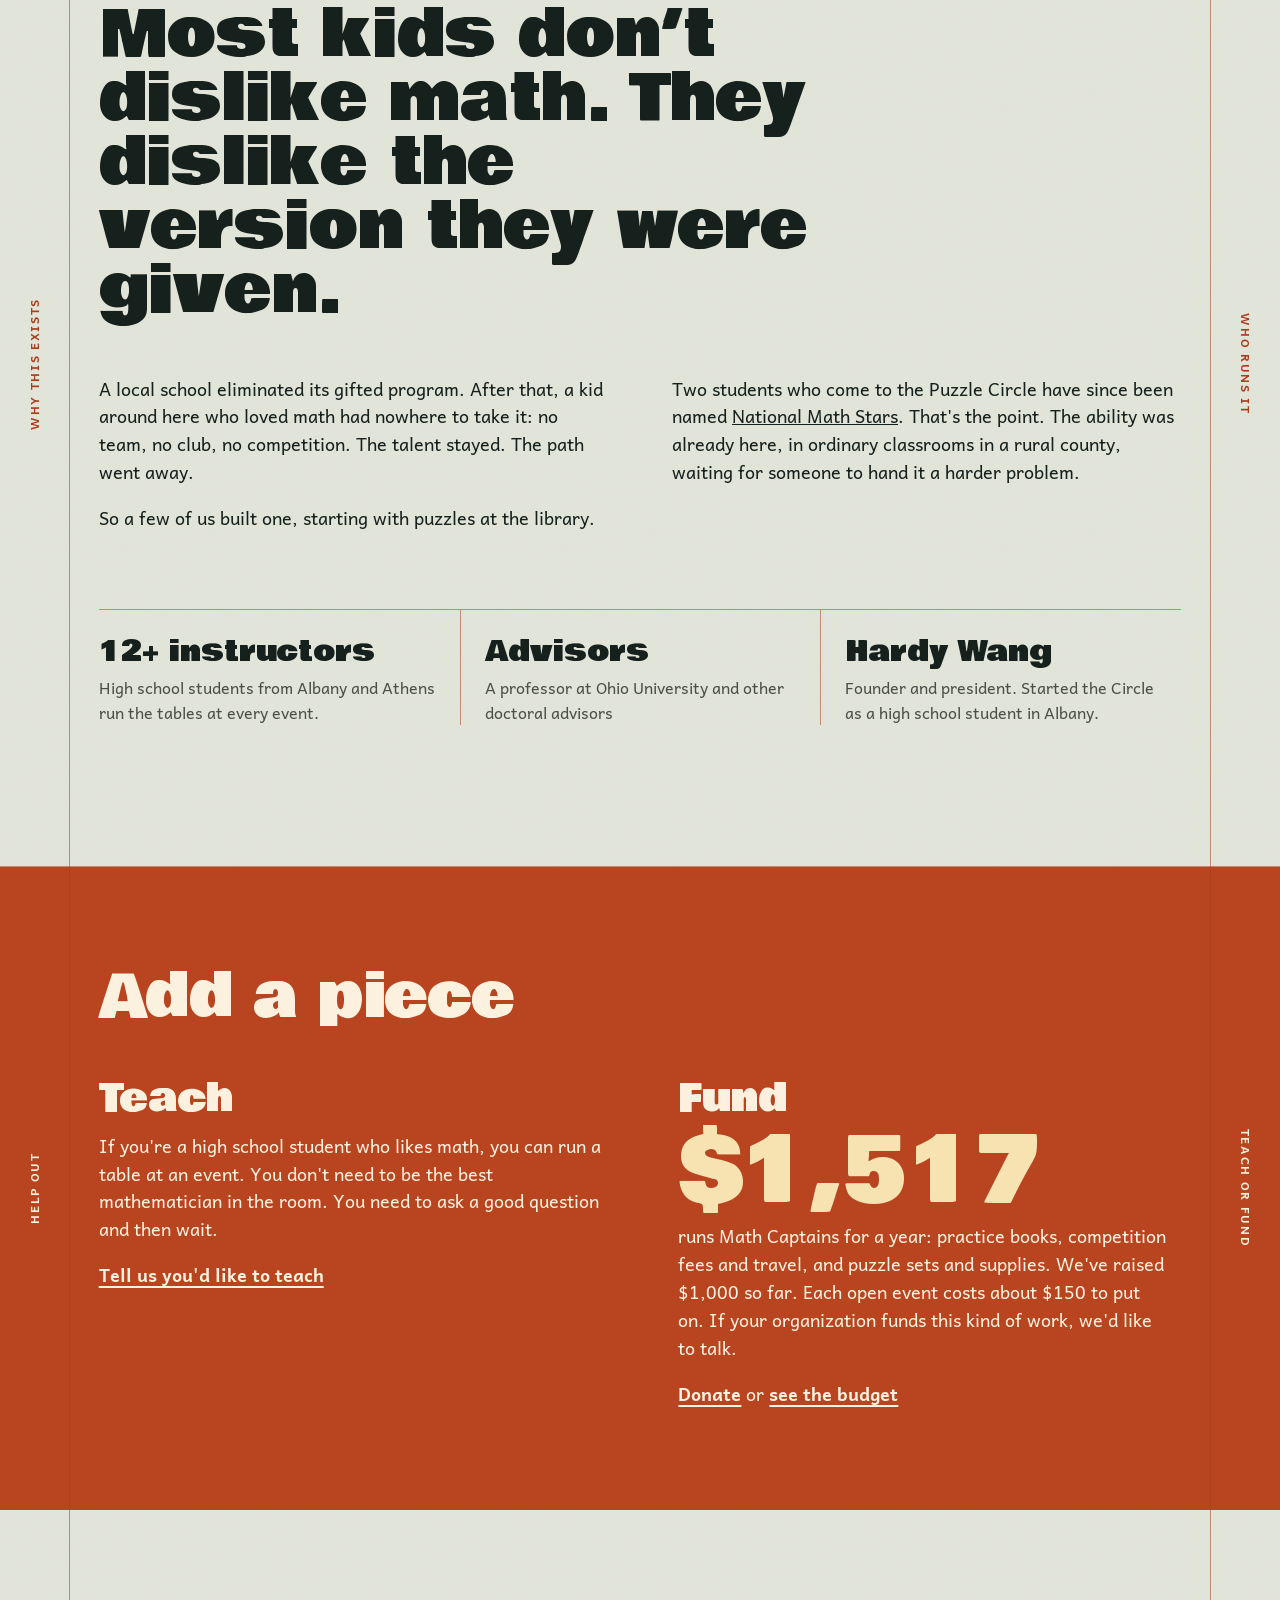
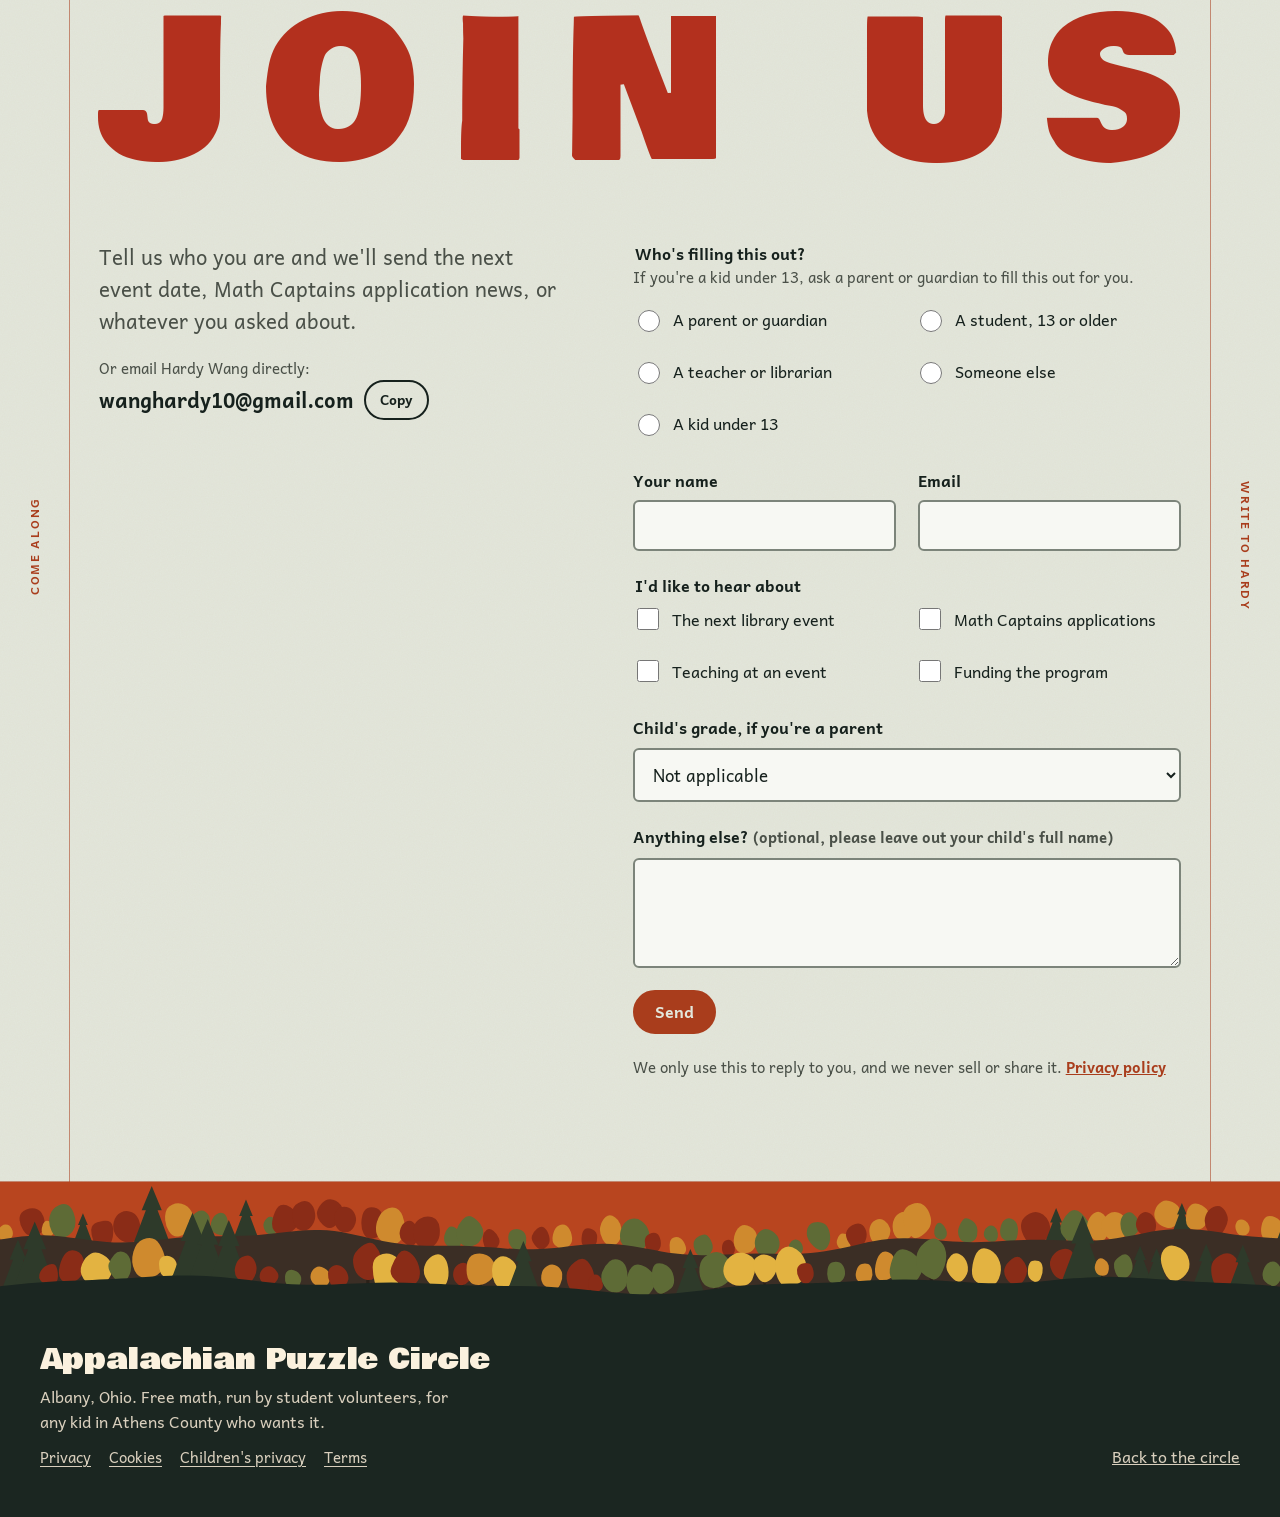
==== commit f24d4be4: "ACPL logo addition, privacy update." ====
--- a/index.html
+++ b/index.html
@@ -20,7 +20,7 @@
 <link rel="icon" href="favicon.svg" type="image/svg+xml">
 <link rel="apple-touch-icon" href="apple-touch-icon.png">
 <meta name="theme-color" content="#B8451F">
-<link rel="stylesheet" href="site.css?v=8e564b54">
+<link rel="stylesheet" href="site.css?v=7c3e13f9">
 </head>
 <body>
 <a class="skip" href="#main">Skip to the page</a>
@@ -91,8 +91,8 @@
   <section class="supporters" aria-labelledby="sp-h">
     <h2 class="sp-label" id="sp-h">Supported by</h2>
     <div class="sp-viewport">
-      <ul class="sp-track"><li><img class="sp-logo" src="logos/ncf-mark.png" width="118" height="116" alt="" loading="eager" decoding="async"><span class="sp-name">Nelsonville Community Foundation</span><span class="sp-role">Funding</span><svg class="sp-mark" viewBox="0 0 200 180" aria-hidden="true"><g stroke="currentColor" stroke-width="14" stroke-linecap="round"><line x1="100" y1="20" x2="22" y2="158"/><line x1="100" y1="20" x2="178" y2="158"/><line x1="22" y1="158" x2="178" y2="158"/><line x1="100" y1="20" x2="100" y2="112"/><line x1="22" y1="158" x2="100" y2="112"/><line x1="178" y1="158" x2="100" y2="112"/></g><g fill="#2F6350"><circle cx="100" cy="20" r="22"/><circle cx="22" cy="158" r="22"/><circle cx="178" cy="158" r="22"/></g><circle cx="100" cy="112" r="22" fill="#E3B341"/></svg></li><li><img class="sp-logo" src="logos/m4m-mark.png" width="123" height="128" alt="" loading="eager" decoding="async"><span class="sp-name">Melodies 4 Medicine</span><span class="sp-role">Partner</span><svg class="sp-mark" viewBox="0 0 200 180" aria-hidden="true"><g stroke="currentColor" stroke-width="14" stroke-linecap="round"><line x1="100" y1="20" x2="22" y2="158"/><line x1="100" y1="20" x2="178" y2="158"/><line x1="22" y1="158" x2="178" y2="158"/><line x1="100" y1="20" x2="100" y2="112"/><line x1="22" y1="158" x2="100" y2="112"/><line x1="178" y1="158" x2="100" y2="112"/></g><g fill="#2F6350"><circle cx="100" cy="20" r="22"/><circle cx="22" cy="158" r="22"/><circle cx="178" cy="158" r="22"/></g><circle cx="100" cy="112" r="22" fill="#E3B341"/></svg></li><li><span class="sp-name">Wells Library</span><span class="sp-role">Albany</span><svg class="sp-mark" viewBox="0 0 200 180" aria-hidden="true"><g stroke="currentColor" stroke-width="14" stroke-linecap="round"><line x1="100" y1="20" x2="22" y2="158"/><line x1="100" y1="20" x2="178" y2="158"/><line x1="22" y1="158" x2="178" y2="158"/><line x1="100" y1="20" x2="100" y2="112"/><line x1="22" y1="158" x2="100" y2="112"/><line x1="178" y1="158" x2="100" y2="112"/></g><g fill="#2F6350"><circle cx="100" cy="20" r="22"/><circle cx="22" cy="158" r="22"/><circle cx="178" cy="158" r="22"/></g><circle cx="100" cy="112" r="22" fill="#E3B341"/></svg></li><li><span class="sp-name">Nelsonville Public Library</span><span class="sp-role">Nelsonville</span><svg class="sp-mark" viewBox="0 0 200 180" aria-hidden="true"><g stroke="currentColor" stroke-width="14" stroke-linecap="round"><line x1="100" y1="20" x2="22" y2="158"/><line x1="100" y1="20" x2="178" y2="158"/><line x1="22" y1="158" x2="178" y2="158"/><line x1="100" y1="20" x2="100" y2="112"/><line x1="22" y1="158" x2="100" y2="112"/><line x1="178" y1="158" x2="100" y2="112"/></g><g fill="#2F6350"><circle cx="100" cy="20" r="22"/><circle cx="22" cy="158" r="22"/><circle cx="178" cy="158" r="22"/></g><circle cx="100" cy="112" r="22" fill="#E3B341"/></svg></li></ul>
-      <ul class="sp-track sp-copy" aria-hidden="true"><li><img class="sp-logo" src="logos/ncf-mark.png" width="118" height="116" alt="" loading="eager" decoding="async"><span class="sp-name">Nelsonville Community Foundation</span><span class="sp-role">Funding</span><svg class="sp-mark" viewBox="0 0 200 180" aria-hidden="true"><g stroke="currentColor" stroke-width="14" stroke-linecap="round"><line x1="100" y1="20" x2="22" y2="158"/><line x1="100" y1="20" x2="178" y2="158"/><line x1="22" y1="158" x2="178" y2="158"/><line x1="100" y1="20" x2="100" y2="112"/><line x1="22" y1="158" x2="100" y2="112"/><line x1="178" y1="158" x2="100" y2="112"/></g><g fill="#2F6350"><circle cx="100" cy="20" r="22"/><circle cx="22" cy="158" r="22"/><circle cx="178" cy="158" r="22"/></g><circle cx="100" cy="112" r="22" fill="#E3B341"/></svg></li><li><img class="sp-logo" src="logos/m4m-mark.png" width="123" height="128" alt="" loading="eager" decoding="async"><span class="sp-name">Melodies 4 Medicine</span><span class="sp-role">Partner</span><svg class="sp-mark" viewBox="0 0 200 180" aria-hidden="true"><g stroke="currentColor" stroke-width="14" stroke-linecap="round"><line x1="100" y1="20" x2="22" y2="158"/><line x1="100" y1="20" x2="178" y2="158"/><line x1="22" y1="158" x2="178" y2="158"/><line x1="100" y1="20" x2="100" y2="112"/><line x1="22" y1="158" x2="100" y2="112"/><line x1="178" y1="158" x2="100" y2="112"/></g><g fill="#2F6350"><circle cx="100" cy="20" r="22"/><circle cx="22" cy="158" r="22"/><circle cx="178" cy="158" r="22"/></g><circle cx="100" cy="112" r="22" fill="#E3B341"/></svg></li><li><span class="sp-name">Wells Library</span><span class="sp-role">Albany</span><svg class="sp-mark" viewBox="0 0 200 180" aria-hidden="true"><g stroke="currentColor" stroke-width="14" stroke-linecap="round"><line x1="100" y1="20" x2="22" y2="158"/><line x1="100" y1="20" x2="178" y2="158"/><line x1="22" y1="158" x2="178" y2="158"/><line x1="100" y1="20" x2="100" y2="112"/><line x1="22" y1="158" x2="100" y2="112"/><line x1="178" y1="158" x2="100" y2="112"/></g><g fill="#2F6350"><circle cx="100" cy="20" r="22"/><circle cx="22" cy="158" r="22"/><circle cx="178" cy="158" r="22"/></g><circle cx="100" cy="112" r="22" fill="#E3B341"/></svg></li><li><span class="sp-name">Nelsonville Public Library</span><span class="sp-role">Nelsonville</span><svg class="sp-mark" viewBox="0 0 200 180" aria-hidden="true"><g stroke="currentColor" stroke-width="14" stroke-linecap="round"><line x1="100" y1="20" x2="22" y2="158"/><line x1="100" y1="20" x2="178" y2="158"/><line x1="22" y1="158" x2="178" y2="158"/><line x1="100" y1="20" x2="100" y2="112"/><line x1="22" y1="158" x2="100" y2="112"/><line x1="178" y1="158" x2="100" y2="112"/></g><g fill="#2F6350"><circle cx="100" cy="20" r="22"/><circle cx="22" cy="158" r="22"/><circle cx="178" cy="158" r="22"/></g><circle cx="100" cy="112" r="22" fill="#E3B341"/></svg></li></ul>
+      <ul class="sp-track"><li><a class="sp-link" href="https://appalachianohio.org/nelsonville/about/" target="_blank" rel="noopener"><img class="sp-logo" src="logos/ncf-mark.png" width="118" height="116" alt="" decoding="async"><span class="sp-name">Nelsonville Community Foundation</span><span class="sp-role">Funding</span><span class="vh"> (opens in a new tab)</span></a><svg class="sp-mark" viewBox="0 0 200 180" aria-hidden="true"><g stroke="currentColor" stroke-width="14" stroke-linecap="round"><line x1="100" y1="20" x2="22" y2="158"/><line x1="100" y1="20" x2="178" y2="158"/><line x1="22" y1="158" x2="178" y2="158"/><line x1="100" y1="20" x2="100" y2="112"/><line x1="22" y1="158" x2="100" y2="112"/><line x1="178" y1="158" x2="100" y2="112"/></g><g fill="#2F6350"><circle cx="100" cy="20" r="22"/><circle cx="22" cy="158" r="22"/><circle cx="178" cy="158" r="22"/></g><circle cx="100" cy="112" r="22" fill="#E3B341"/></svg></li><li><span class="sp-link"><img class="sp-logo" src="logos/m4m-mark.png" width="123" height="128" alt="" decoding="async"><span class="sp-name">Melodies 4 Medicine</span><span class="sp-role">Partner</span></span><svg class="sp-mark" viewBox="0 0 200 180" aria-hidden="true"><g stroke="currentColor" stroke-width="14" stroke-linecap="round"><line x1="100" y1="20" x2="22" y2="158"/><line x1="100" y1="20" x2="178" y2="158"/><line x1="22" y1="158" x2="178" y2="158"/><line x1="100" y1="20" x2="100" y2="112"/><line x1="22" y1="158" x2="100" y2="112"/><line x1="178" y1="158" x2="100" y2="112"/></g><g fill="#2F6350"><circle cx="100" cy="20" r="22"/><circle cx="22" cy="158" r="22"/><circle cx="178" cy="158" r="22"/></g><circle cx="100" cy="112" r="22" fill="#E3B341"/></svg></li><li><a class="sp-link" href="https://www.myacpl.org/" target="_blank" rel="noopener"><img class="sp-logo" src="logos/acpl-mark.png" width="152" height="152" alt="" decoding="async"><span class="sp-name">Athens County Public Libraries</span><span class="sp-role">Wells and Nelsonville libraries</span><span class="vh"> (opens in a new tab)</span></a><svg class="sp-mark" viewBox="0 0 200 180" aria-hidden="true"><g stroke="currentColor" stroke-width="14" stroke-linecap="round"><line x1="100" y1="20" x2="22" y2="158"/><line x1="100" y1="20" x2="178" y2="158"/><line x1="22" y1="158" x2="178" y2="158"/><line x1="100" y1="20" x2="100" y2="112"/><line x1="22" y1="158" x2="100" y2="112"/><line x1="178" y1="158" x2="100" y2="112"/></g><g fill="#2F6350"><circle cx="100" cy="20" r="22"/><circle cx="22" cy="158" r="22"/><circle cx="178" cy="158" r="22"/></g><circle cx="100" cy="112" r="22" fill="#E3B341"/></svg></li></ul>
+      <ul class="sp-track sp-copy" aria-hidden="true"><li><a class="sp-link" href="https://appalachianohio.org/nelsonville/about/" target="_blank" rel="noopener" tabindex="-1"><img class="sp-logo" src="logos/ncf-mark.png" width="118" height="116" alt="" decoding="async"><span class="sp-name">Nelsonville Community Foundation</span><span class="sp-role">Funding</span><span class="vh"> (opens in a new tab)</span></a><svg class="sp-mark" viewBox="0 0 200 180" aria-hidden="true"><g stroke="currentColor" stroke-width="14" stroke-linecap="round"><line x1="100" y1="20" x2="22" y2="158"/><line x1="100" y1="20" x2="178" y2="158"/><line x1="22" y1="158" x2="178" y2="158"/><line x1="100" y1="20" x2="100" y2="112"/><line x1="22" y1="158" x2="100" y2="112"/><line x1="178" y1="158" x2="100" y2="112"/></g><g fill="#2F6350"><circle cx="100" cy="20" r="22"/><circle cx="22" cy="158" r="22"/><circle cx="178" cy="158" r="22"/></g><circle cx="100" cy="112" r="22" fill="#E3B341"/></svg></li><li><span class="sp-link"><img class="sp-logo" src="logos/m4m-mark.png" width="123" height="128" alt="" decoding="async"><span class="sp-name">Melodies 4 Medicine</span><span class="sp-role">Partner</span></span><svg class="sp-mark" viewBox="0 0 200 180" aria-hidden="true"><g stroke="currentColor" stroke-width="14" stroke-linecap="round"><line x1="100" y1="20" x2="22" y2="158"/><line x1="100" y1="20" x2="178" y2="158"/><line x1="22" y1="158" x2="178" y2="158"/><line x1="100" y1="20" x2="100" y2="112"/><line x1="22" y1="158" x2="100" y2="112"/><line x1="178" y1="158" x2="100" y2="112"/></g><g fill="#2F6350"><circle cx="100" cy="20" r="22"/><circle cx="22" cy="158" r="22"/><circle cx="178" cy="158" r="22"/></g><circle cx="100" cy="112" r="22" fill="#E3B341"/></svg></li><li><a class="sp-link" href="https://www.myacpl.org/" target="_blank" rel="noopener" tabindex="-1"><img class="sp-logo" src="logos/acpl-mark.png" width="152" height="152" alt="" decoding="async"><span class="sp-name">Athens County Public Libraries</span><span class="sp-role">Wells and Nelsonville libraries</span><span class="vh"> (opens in a new tab)</span></a><svg class="sp-mark" viewBox="0 0 200 180" aria-hidden="true"><g stroke="currentColor" stroke-width="14" stroke-linecap="round"><line x1="100" y1="20" x2="22" y2="158"/><line x1="100" y1="20" x2="178" y2="158"/><line x1="22" y1="158" x2="178" y2="158"/><line x1="100" y1="20" x2="100" y2="112"/><line x1="22" y1="158" x2="100" y2="112"/><line x1="178" y1="158" x2="100" y2="112"/></g><g fill="#2F6350"><circle cx="100" cy="20" r="22"/><circle cx="22" cy="158" r="22"/><circle cx="178" cy="158" r="22"/></g><circle cx="100" cy="112" r="22" fill="#E3B341"/></svg></li></ul>
     </div>
   </section>
 
--- a/site.css
+++ b/site.css
@@ -803,3 +803,10 @@
 .sec .tag.l{left:calc(var(--rule-x) / 2)}
 .sec .tag.r{right:calc(var(--rule-x) / 2)}
 @media (max-width:1060px){.sec .tag{display:none}}
+
+/* ---------- supporter links ---------- */
+.sp-link{display:flex;align-items:center;gap:10px;color:inherit;text-decoration:none;border-radius:6px;min-height:44px}
+a.sp-link .sp-name{text-decoration:underline;text-decoration-color:transparent;text-underline-offset:4px;text-decoration-thickness:2px;transition:text-decoration-color .2s}
+a.sp-link:hover .sp-name{text-decoration-color:#F7E2B2}
+a.sp-link:focus-visible{outline:3px solid #F7E2B2;outline-offset:4px}
+a.sp-link:active{transform:translateY(1px)}
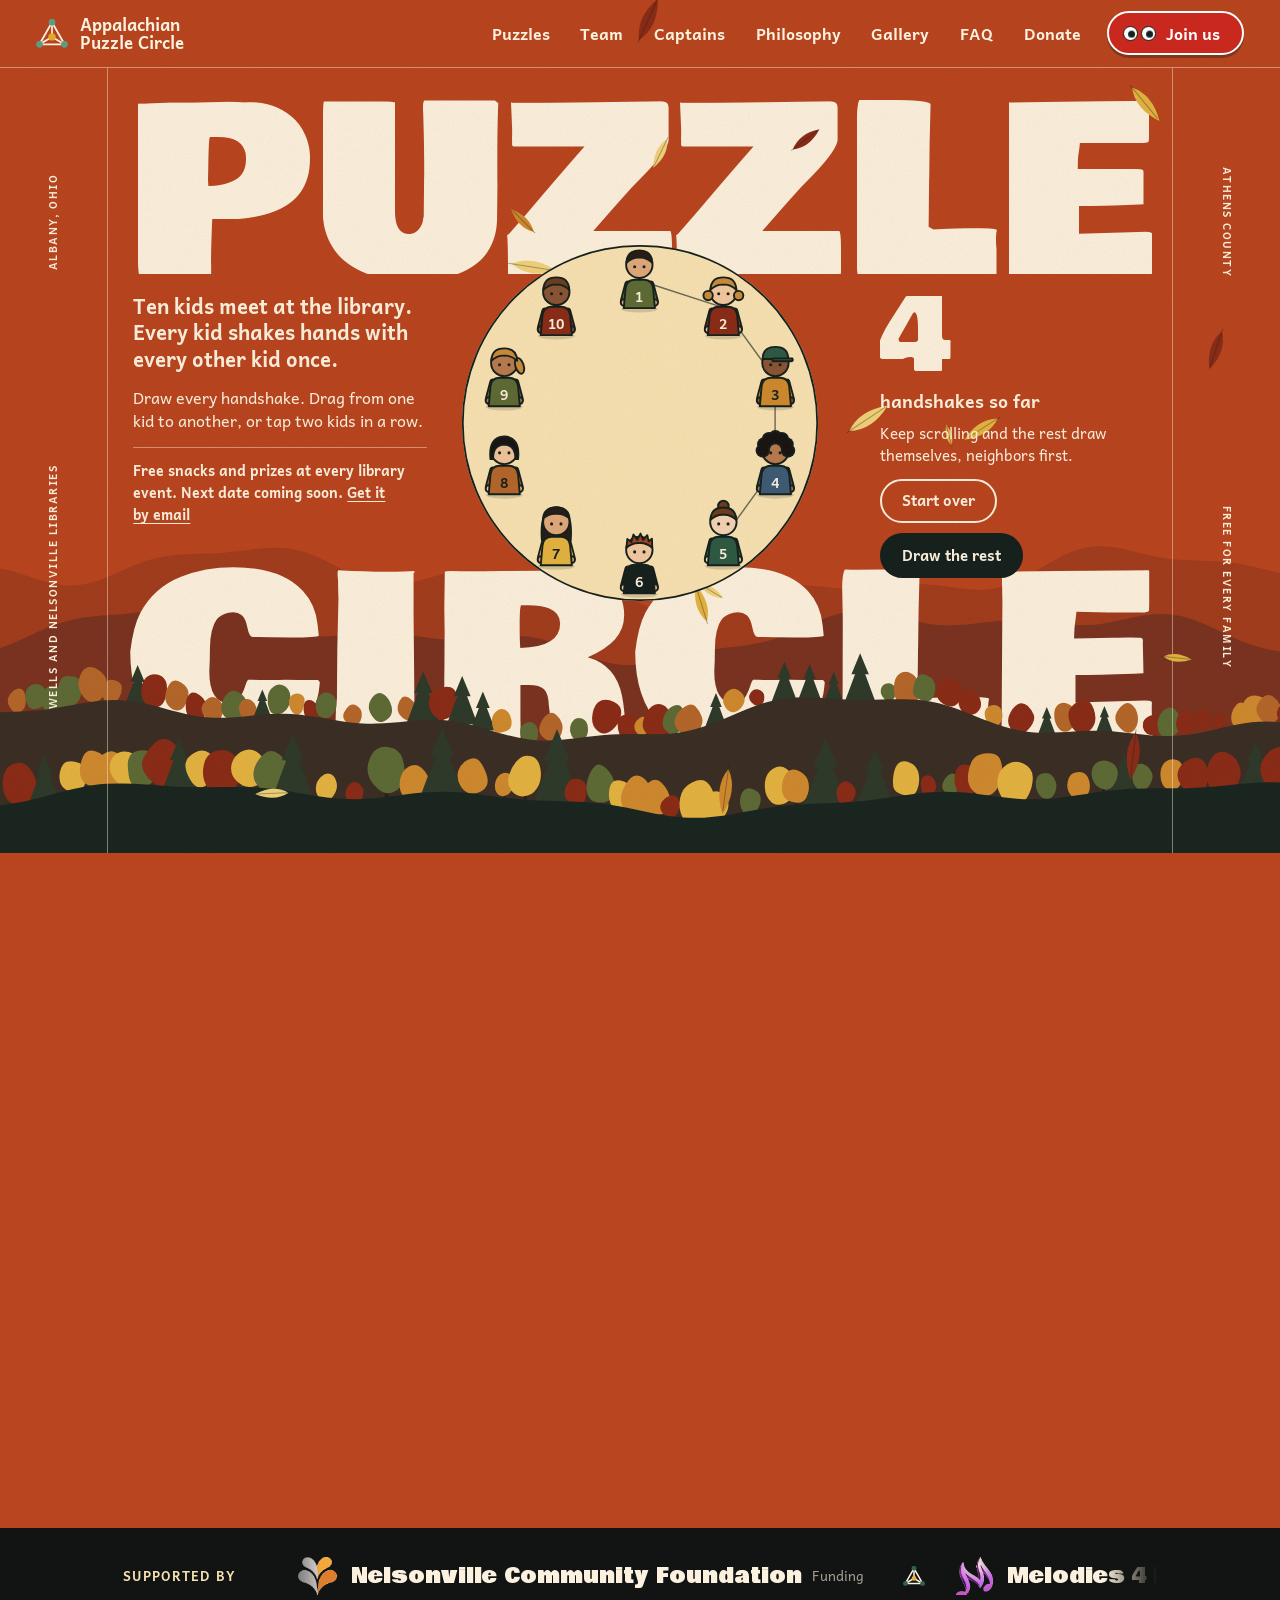
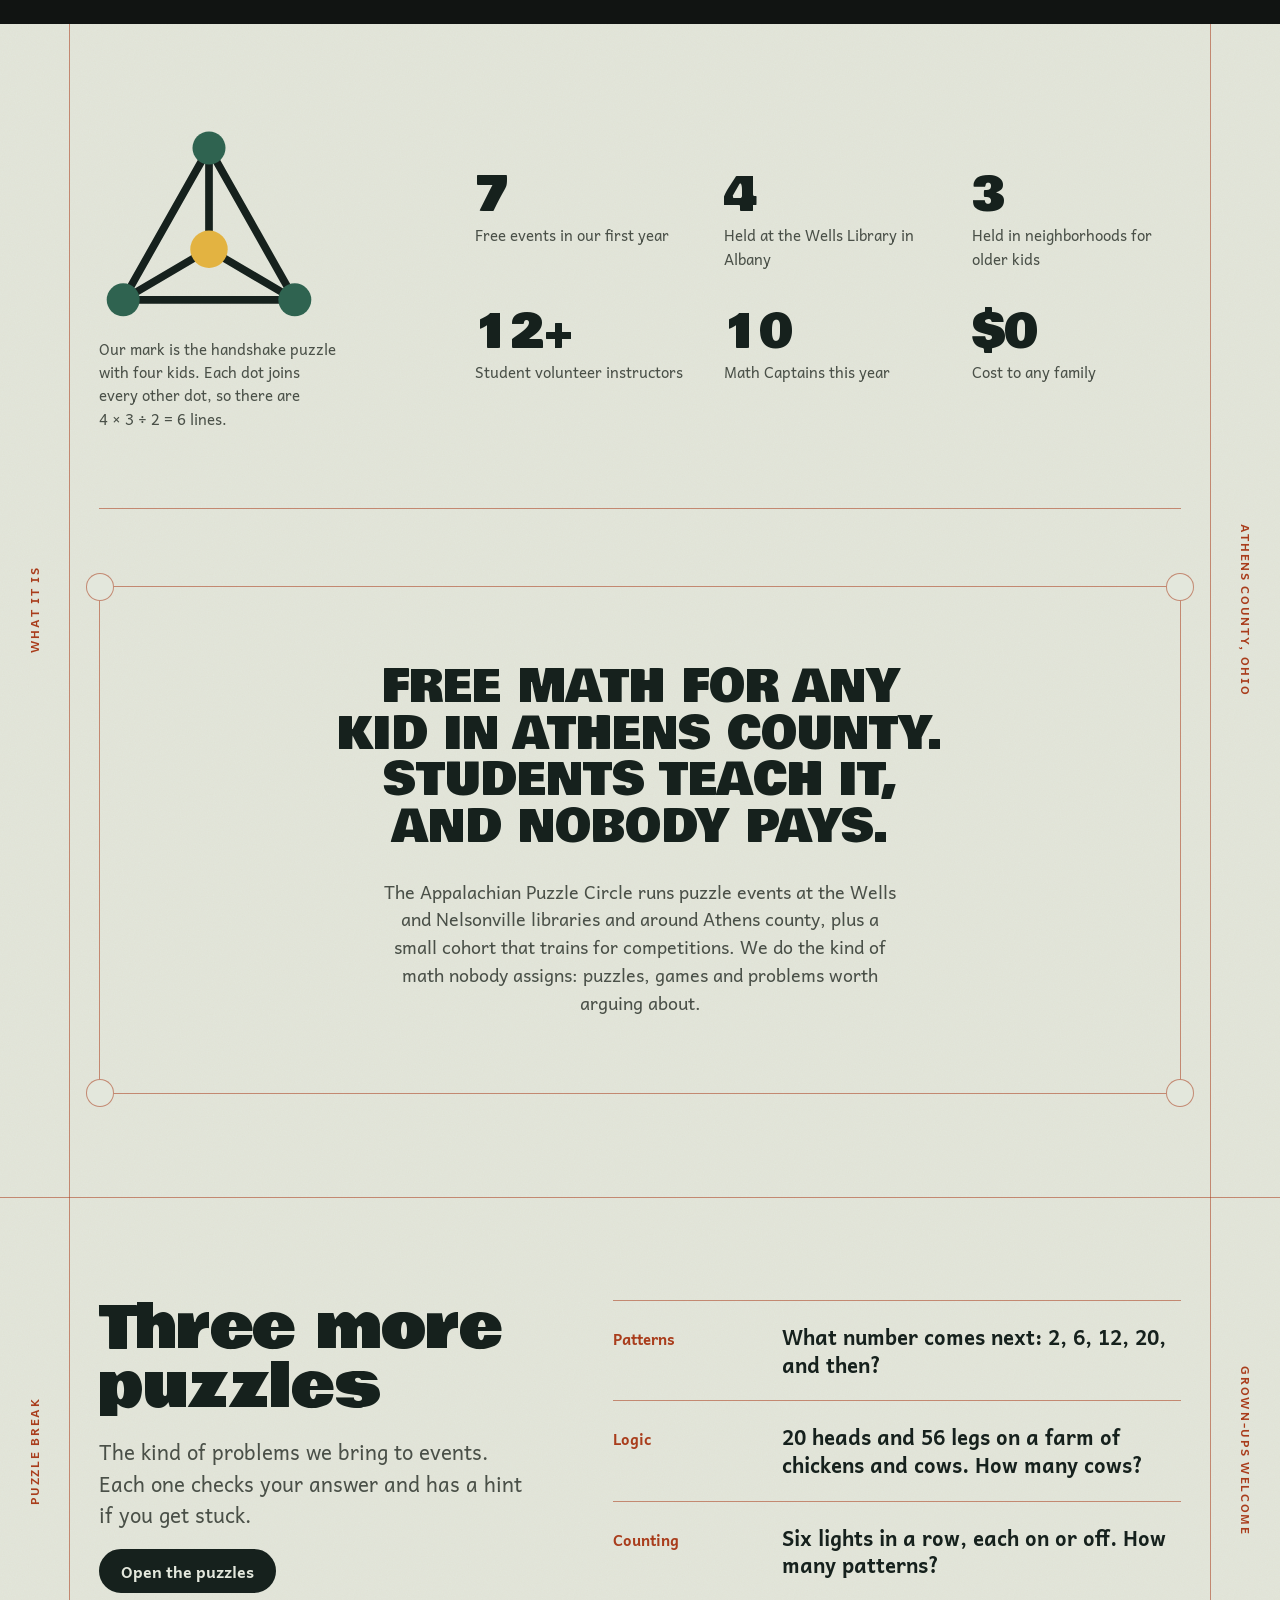
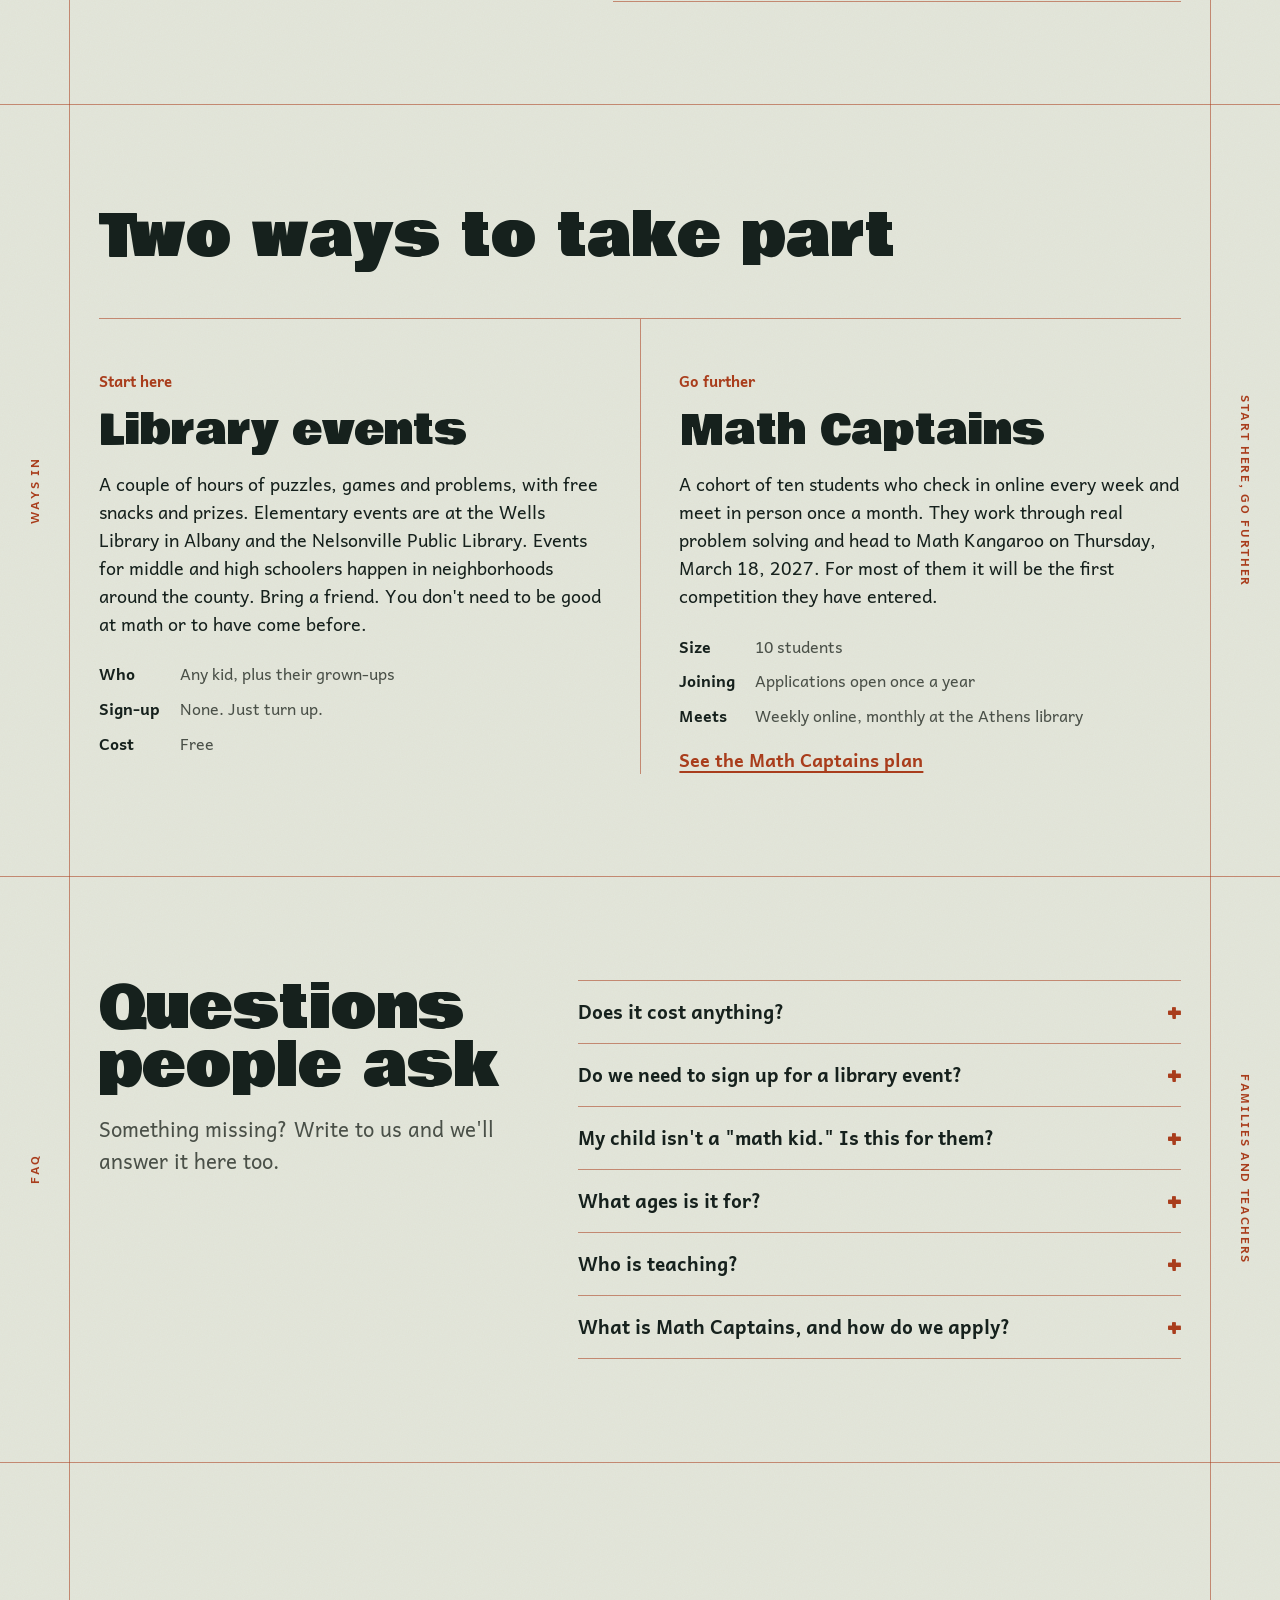
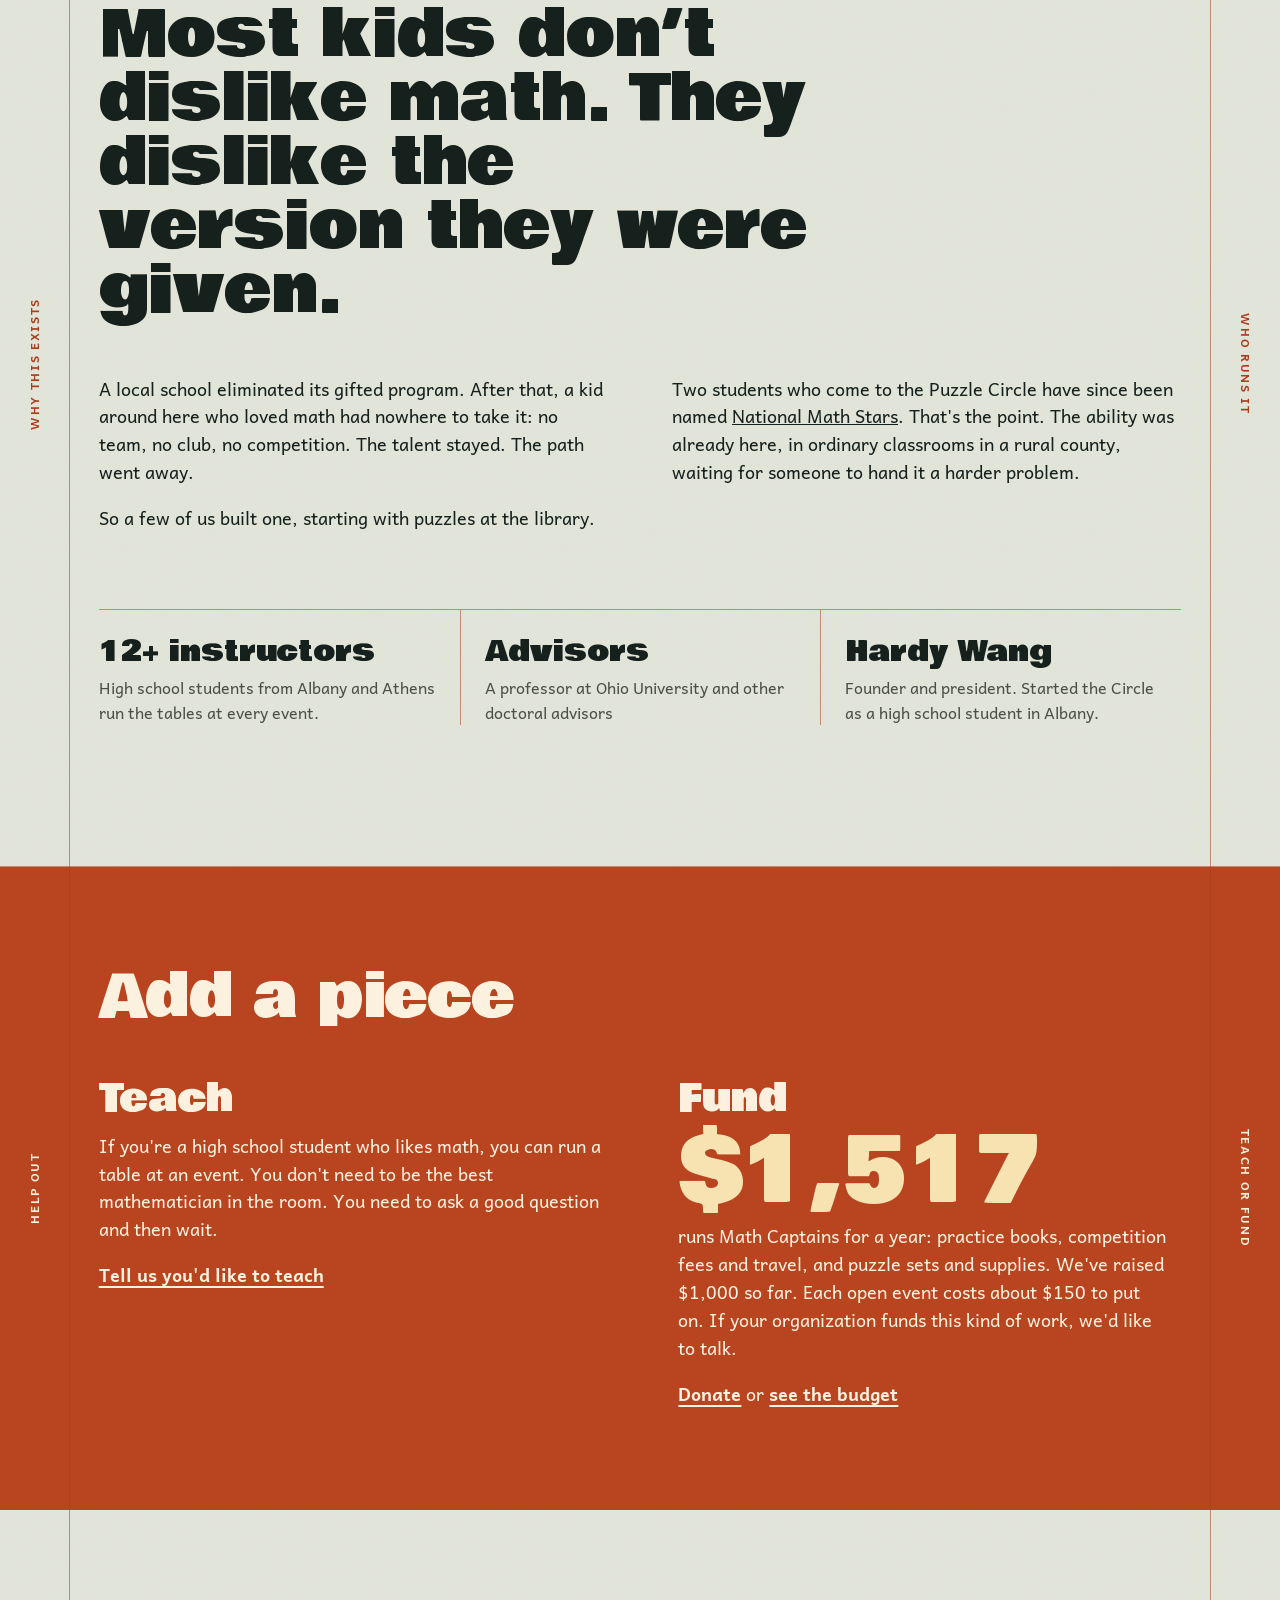
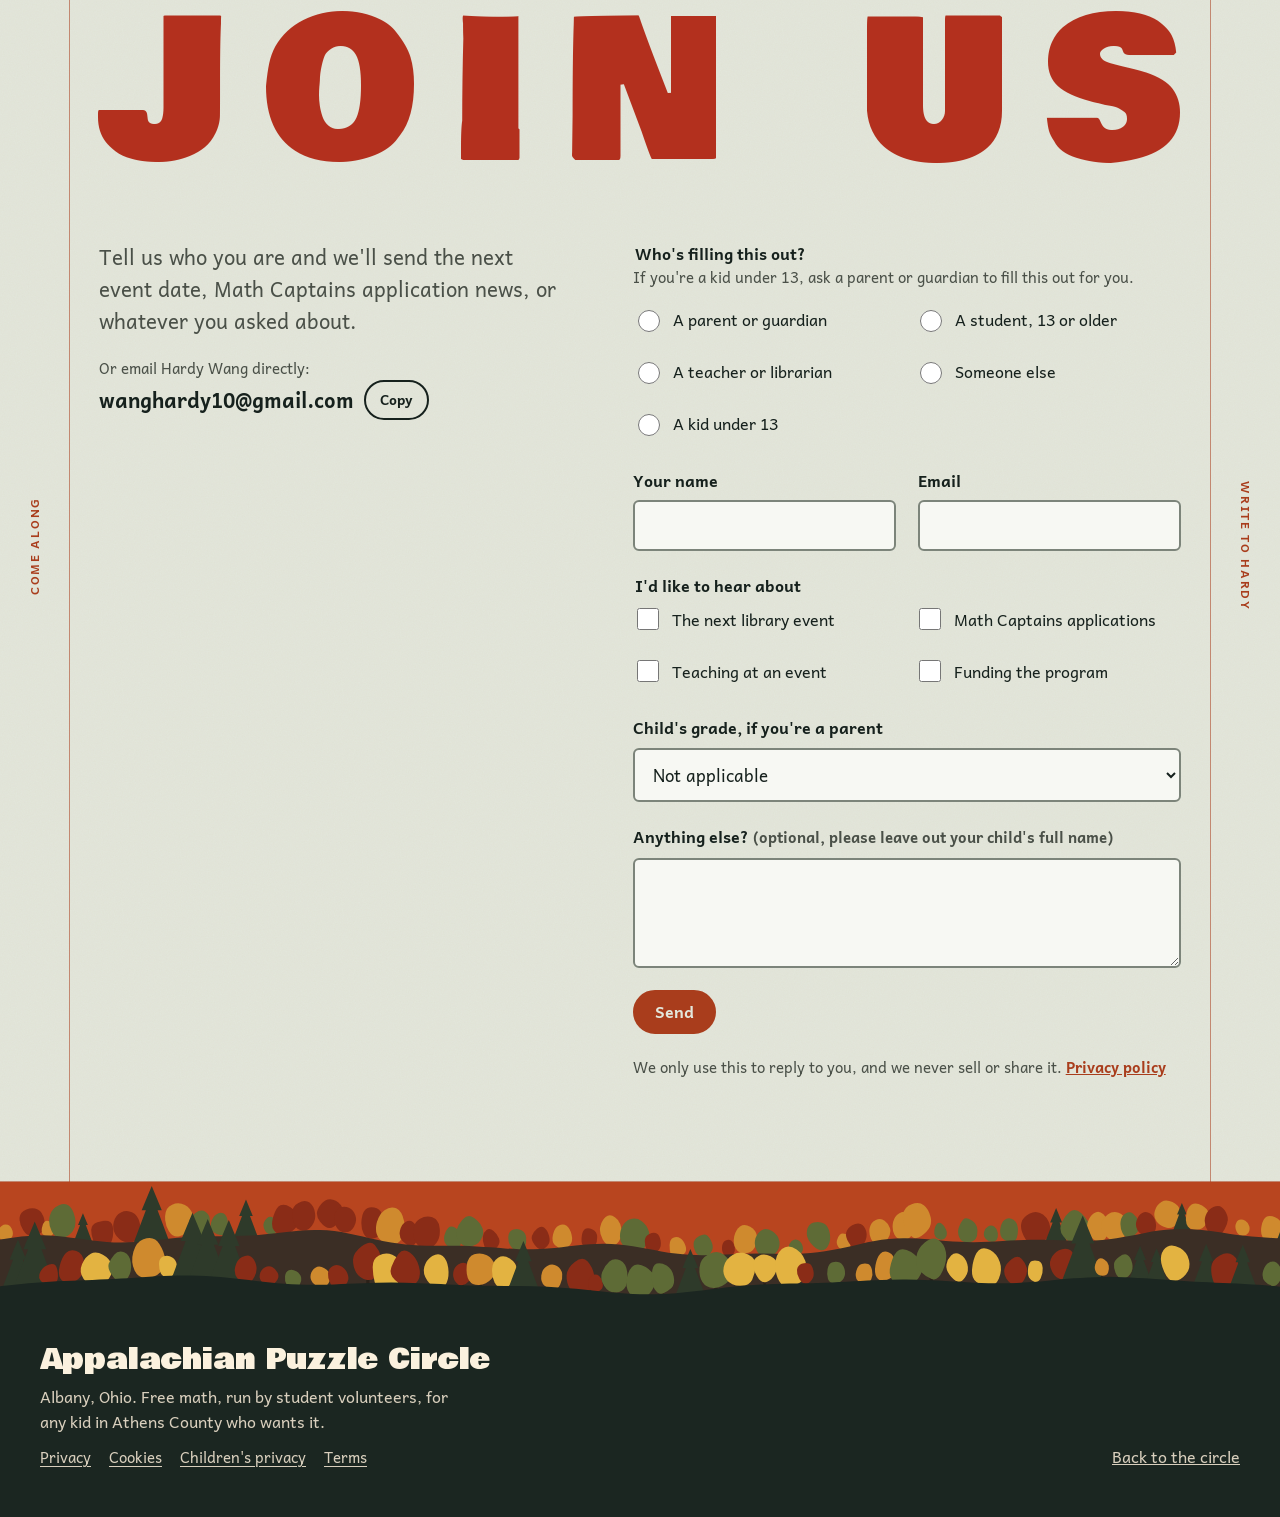
==== commit ecb5252f: "added links for local sponsors" ====
--- a/index.html
+++ b/index.html
@@ -91,8 +91,8 @@
   <section class="supporters" aria-labelledby="sp-h">
     <h2 class="sp-label" id="sp-h">Supported by</h2>
     <div class="sp-viewport">
-      <ul class="sp-track"><li><a class="sp-link" href="https://appalachianohio.org/nelsonville/about/" target="_blank" rel="noopener"><img class="sp-logo" src="logos/ncf-mark.png" width="118" height="116" alt="" decoding="async"><span class="sp-name">Nelsonville Community Foundation</span><span class="sp-role">Funding</span><span class="vh"> (opens in a new tab)</span></a><svg class="sp-mark" viewBox="0 0 200 180" aria-hidden="true"><g stroke="currentColor" stroke-width="14" stroke-linecap="round"><line x1="100" y1="20" x2="22" y2="158"/><line x1="100" y1="20" x2="178" y2="158"/><line x1="22" y1="158" x2="178" y2="158"/><line x1="100" y1="20" x2="100" y2="112"/><line x1="22" y1="158" x2="100" y2="112"/><line x1="178" y1="158" x2="100" y2="112"/></g><g fill="#2F6350"><circle cx="100" cy="20" r="22"/><circle cx="22" cy="158" r="22"/><circle cx="178" cy="158" r="22"/></g><circle cx="100" cy="112" r="22" fill="#E3B341"/></svg></li><li><span class="sp-link"><img class="sp-logo" src="logos/m4m-mark.png" width="123" height="128" alt="" decoding="async"><span class="sp-name">Melodies 4 Medicine</span><span class="sp-role">Partner</span></span><svg class="sp-mark" viewBox="0 0 200 180" aria-hidden="true"><g stroke="currentColor" stroke-width="14" stroke-linecap="round"><line x1="100" y1="20" x2="22" y2="158"/><line x1="100" y1="20" x2="178" y2="158"/><line x1="22" y1="158" x2="178" y2="158"/><line x1="100" y1="20" x2="100" y2="112"/><line x1="22" y1="158" x2="100" y2="112"/><line x1="178" y1="158" x2="100" y2="112"/></g><g fill="#2F6350"><circle cx="100" cy="20" r="22"/><circle cx="22" cy="158" r="22"/><circle cx="178" cy="158" r="22"/></g><circle cx="100" cy="112" r="22" fill="#E3B341"/></svg></li><li><a class="sp-link" href="https://www.myacpl.org/" target="_blank" rel="noopener"><img class="sp-logo" src="logos/acpl-mark.png" width="152" height="152" alt="" decoding="async"><span class="sp-name">Athens County Public Libraries</span><span class="sp-role">Wells and Nelsonville libraries</span><span class="vh"> (opens in a new tab)</span></a><svg class="sp-mark" viewBox="0 0 200 180" aria-hidden="true"><g stroke="currentColor" stroke-width="14" stroke-linecap="round"><line x1="100" y1="20" x2="22" y2="158"/><line x1="100" y1="20" x2="178" y2="158"/><line x1="22" y1="158" x2="178" y2="158"/><line x1="100" y1="20" x2="100" y2="112"/><line x1="22" y1="158" x2="100" y2="112"/><line x1="178" y1="158" x2="100" y2="112"/></g><g fill="#2F6350"><circle cx="100" cy="20" r="22"/><circle cx="22" cy="158" r="22"/><circle cx="178" cy="158" r="22"/></g><circle cx="100" cy="112" r="22" fill="#E3B341"/></svg></li></ul>
-      <ul class="sp-track sp-copy" aria-hidden="true"><li><a class="sp-link" href="https://appalachianohio.org/nelsonville/about/" target="_blank" rel="noopener" tabindex="-1"><img class="sp-logo" src="logos/ncf-mark.png" width="118" height="116" alt="" decoding="async"><span class="sp-name">Nelsonville Community Foundation</span><span class="sp-role">Funding</span><span class="vh"> (opens in a new tab)</span></a><svg class="sp-mark" viewBox="0 0 200 180" aria-hidden="true"><g stroke="currentColor" stroke-width="14" stroke-linecap="round"><line x1="100" y1="20" x2="22" y2="158"/><line x1="100" y1="20" x2="178" y2="158"/><line x1="22" y1="158" x2="178" y2="158"/><line x1="100" y1="20" x2="100" y2="112"/><line x1="22" y1="158" x2="100" y2="112"/><line x1="178" y1="158" x2="100" y2="112"/></g><g fill="#2F6350"><circle cx="100" cy="20" r="22"/><circle cx="22" cy="158" r="22"/><circle cx="178" cy="158" r="22"/></g><circle cx="100" cy="112" r="22" fill="#E3B341"/></svg></li><li><span class="sp-link"><img class="sp-logo" src="logos/m4m-mark.png" width="123" height="128" alt="" decoding="async"><span class="sp-name">Melodies 4 Medicine</span><span class="sp-role">Partner</span></span><svg class="sp-mark" viewBox="0 0 200 180" aria-hidden="true"><g stroke="currentColor" stroke-width="14" stroke-linecap="round"><line x1="100" y1="20" x2="22" y2="158"/><line x1="100" y1="20" x2="178" y2="158"/><line x1="22" y1="158" x2="178" y2="158"/><line x1="100" y1="20" x2="100" y2="112"/><line x1="22" y1="158" x2="100" y2="112"/><line x1="178" y1="158" x2="100" y2="112"/></g><g fill="#2F6350"><circle cx="100" cy="20" r="22"/><circle cx="22" cy="158" r="22"/><circle cx="178" cy="158" r="22"/></g><circle cx="100" cy="112" r="22" fill="#E3B341"/></svg></li><li><a class="sp-link" href="https://www.myacpl.org/" target="_blank" rel="noopener" tabindex="-1"><img class="sp-logo" src="logos/acpl-mark.png" width="152" height="152" alt="" decoding="async"><span class="sp-name">Athens County Public Libraries</span><span class="sp-role">Wells and Nelsonville libraries</span><span class="vh"> (opens in a new tab)</span></a><svg class="sp-mark" viewBox="0 0 200 180" aria-hidden="true"><g stroke="currentColor" stroke-width="14" stroke-linecap="round"><line x1="100" y1="20" x2="22" y2="158"/><line x1="100" y1="20" x2="178" y2="158"/><line x1="22" y1="158" x2="178" y2="158"/><line x1="100" y1="20" x2="100" y2="112"/><line x1="22" y1="158" x2="100" y2="112"/><line x1="178" y1="158" x2="100" y2="112"/></g><g fill="#2F6350"><circle cx="100" cy="20" r="22"/><circle cx="22" cy="158" r="22"/><circle cx="178" cy="158" r="22"/></g><circle cx="100" cy="112" r="22" fill="#E3B341"/></svg></li></ul>
+      <ul class="sp-track"><li><a class="sp-link" href="https://appalachianohio.org/nelsonville/about/" target="_blank" rel="noopener"><img class="sp-logo" src="logos/ncf-mark.png" width="118" height="116" alt="" decoding="async"><span class="sp-name">Nelsonville Community Foundation</span><span class="sp-role">Funding</span><span class="vh"> (opens in a new tab)</span></a><svg class="sp-mark" viewBox="0 0 200 180" aria-hidden="true"><g stroke="currentColor" stroke-width="14" stroke-linecap="round"><line x1="100" y1="20" x2="22" y2="158"/><line x1="100" y1="20" x2="178" y2="158"/><line x1="22" y1="158" x2="178" y2="158"/><line x1="100" y1="20" x2="100" y2="112"/><line x1="22" y1="158" x2="100" y2="112"/><line x1="178" y1="158" x2="100" y2="112"/></g><g fill="#2F6350"><circle cx="100" cy="20" r="22"/><circle cx="22" cy="158" r="22"/><circle cx="178" cy="158" r="22"/></g><circle cx="100" cy="112" r="22" fill="#E3B341"/></svg></li><li><a class="sp-link" href="https://melodies4medicine.org/" target="_blank" rel="noopener"><img class="sp-logo" src="logos/m4m-mark.png" width="123" height="128" alt="" decoding="async"><span class="sp-name">Melodies 4 Medicine</span><span class="sp-role">Partner</span><span class="vh"> (opens in a new tab)</span></a><svg class="sp-mark" viewBox="0 0 200 180" aria-hidden="true"><g stroke="currentColor" stroke-width="14" stroke-linecap="round"><line x1="100" y1="20" x2="22" y2="158"/><line x1="100" y1="20" x2="178" y2="158"/><line x1="22" y1="158" x2="178" y2="158"/><line x1="100" y1="20" x2="100" y2="112"/><line x1="22" y1="158" x2="100" y2="112"/><line x1="178" y1="158" x2="100" y2="112"/></g><g fill="#2F6350"><circle cx="100" cy="20" r="22"/><circle cx="22" cy="158" r="22"/><circle cx="178" cy="158" r="22"/></g><circle cx="100" cy="112" r="22" fill="#E3B341"/></svg></li><li><a class="sp-link" href="https://www.myacpl.org/" target="_blank" rel="noopener"><img class="sp-logo" src="logos/acpl-mark.png" width="152" height="152" alt="" decoding="async"><span class="sp-name">Athens County Public Libraries</span><span class="sp-role">Wells and Nelsonville libraries</span><span class="vh"> (opens in a new tab)</span></a><svg class="sp-mark" viewBox="0 0 200 180" aria-hidden="true"><g stroke="currentColor" stroke-width="14" stroke-linecap="round"><line x1="100" y1="20" x2="22" y2="158"/><line x1="100" y1="20" x2="178" y2="158"/><line x1="22" y1="158" x2="178" y2="158"/><line x1="100" y1="20" x2="100" y2="112"/><line x1="22" y1="158" x2="100" y2="112"/><line x1="178" y1="158" x2="100" y2="112"/></g><g fill="#2F6350"><circle cx="100" cy="20" r="22"/><circle cx="22" cy="158" r="22"/><circle cx="178" cy="158" r="22"/></g><circle cx="100" cy="112" r="22" fill="#E3B341"/></svg></li></ul>
+      <ul class="sp-track sp-copy" aria-hidden="true"><li><a class="sp-link" href="https://appalachianohio.org/nelsonville/about/" target="_blank" rel="noopener" tabindex="-1"><img class="sp-logo" src="logos/ncf-mark.png" width="118" height="116" alt="" decoding="async"><span class="sp-name">Nelsonville Community Foundation</span><span class="sp-role">Funding</span><span class="vh"> (opens in a new tab)</span></a><svg class="sp-mark" viewBox="0 0 200 180" aria-hidden="true"><g stroke="currentColor" stroke-width="14" stroke-linecap="round"><line x1="100" y1="20" x2="22" y2="158"/><line x1="100" y1="20" x2="178" y2="158"/><line x1="22" y1="158" x2="178" y2="158"/><line x1="100" y1="20" x2="100" y2="112"/><line x1="22" y1="158" x2="100" y2="112"/><line x1="178" y1="158" x2="100" y2="112"/></g><g fill="#2F6350"><circle cx="100" cy="20" r="22"/><circle cx="22" cy="158" r="22"/><circle cx="178" cy="158" r="22"/></g><circle cx="100" cy="112" r="22" fill="#E3B341"/></svg></li><li><a class="sp-link" href="https://melodies4medicine.org/" target="_blank" rel="noopener" tabindex="-1"><img class="sp-logo" src="logos/m4m-mark.png" width="123" height="128" alt="" decoding="async"><span class="sp-name">Melodies 4 Medicine</span><span class="sp-role">Partner</span><span class="vh"> (opens in a new tab)</span></a><svg class="sp-mark" viewBox="0 0 200 180" aria-hidden="true"><g stroke="currentColor" stroke-width="14" stroke-linecap="round"><line x1="100" y1="20" x2="22" y2="158"/><line x1="100" y1="20" x2="178" y2="158"/><line x1="22" y1="158" x2="178" y2="158"/><line x1="100" y1="20" x2="100" y2="112"/><line x1="22" y1="158" x2="100" y2="112"/><line x1="178" y1="158" x2="100" y2="112"/></g><g fill="#2F6350"><circle cx="100" cy="20" r="22"/><circle cx="22" cy="158" r="22"/><circle cx="178" cy="158" r="22"/></g><circle cx="100" cy="112" r="22" fill="#E3B341"/></svg></li><li><a class="sp-link" href="https://www.myacpl.org/" target="_blank" rel="noopener" tabindex="-1"><img class="sp-logo" src="logos/acpl-mark.png" width="152" height="152" alt="" decoding="async"><span class="sp-name">Athens County Public Libraries</span><span class="sp-role">Wells and Nelsonville libraries</span><span class="vh"> (opens in a new tab)</span></a><svg class="sp-mark" viewBox="0 0 200 180" aria-hidden="true"><g stroke="currentColor" stroke-width="14" stroke-linecap="round"><line x1="100" y1="20" x2="22" y2="158"/><line x1="100" y1="20" x2="178" y2="158"/><line x1="22" y1="158" x2="178" y2="158"/><line x1="100" y1="20" x2="100" y2="112"/><line x1="22" y1="158" x2="100" y2="112"/><line x1="178" y1="158" x2="100" y2="112"/></g><g fill="#2F6350"><circle cx="100" cy="20" r="22"/><circle cx="22" cy="158" r="22"/><circle cx="178" cy="158" r="22"/></g><circle cx="100" cy="112" r="22" fill="#E3B341"/></svg></li></ul>
     </div>
   </section>
 
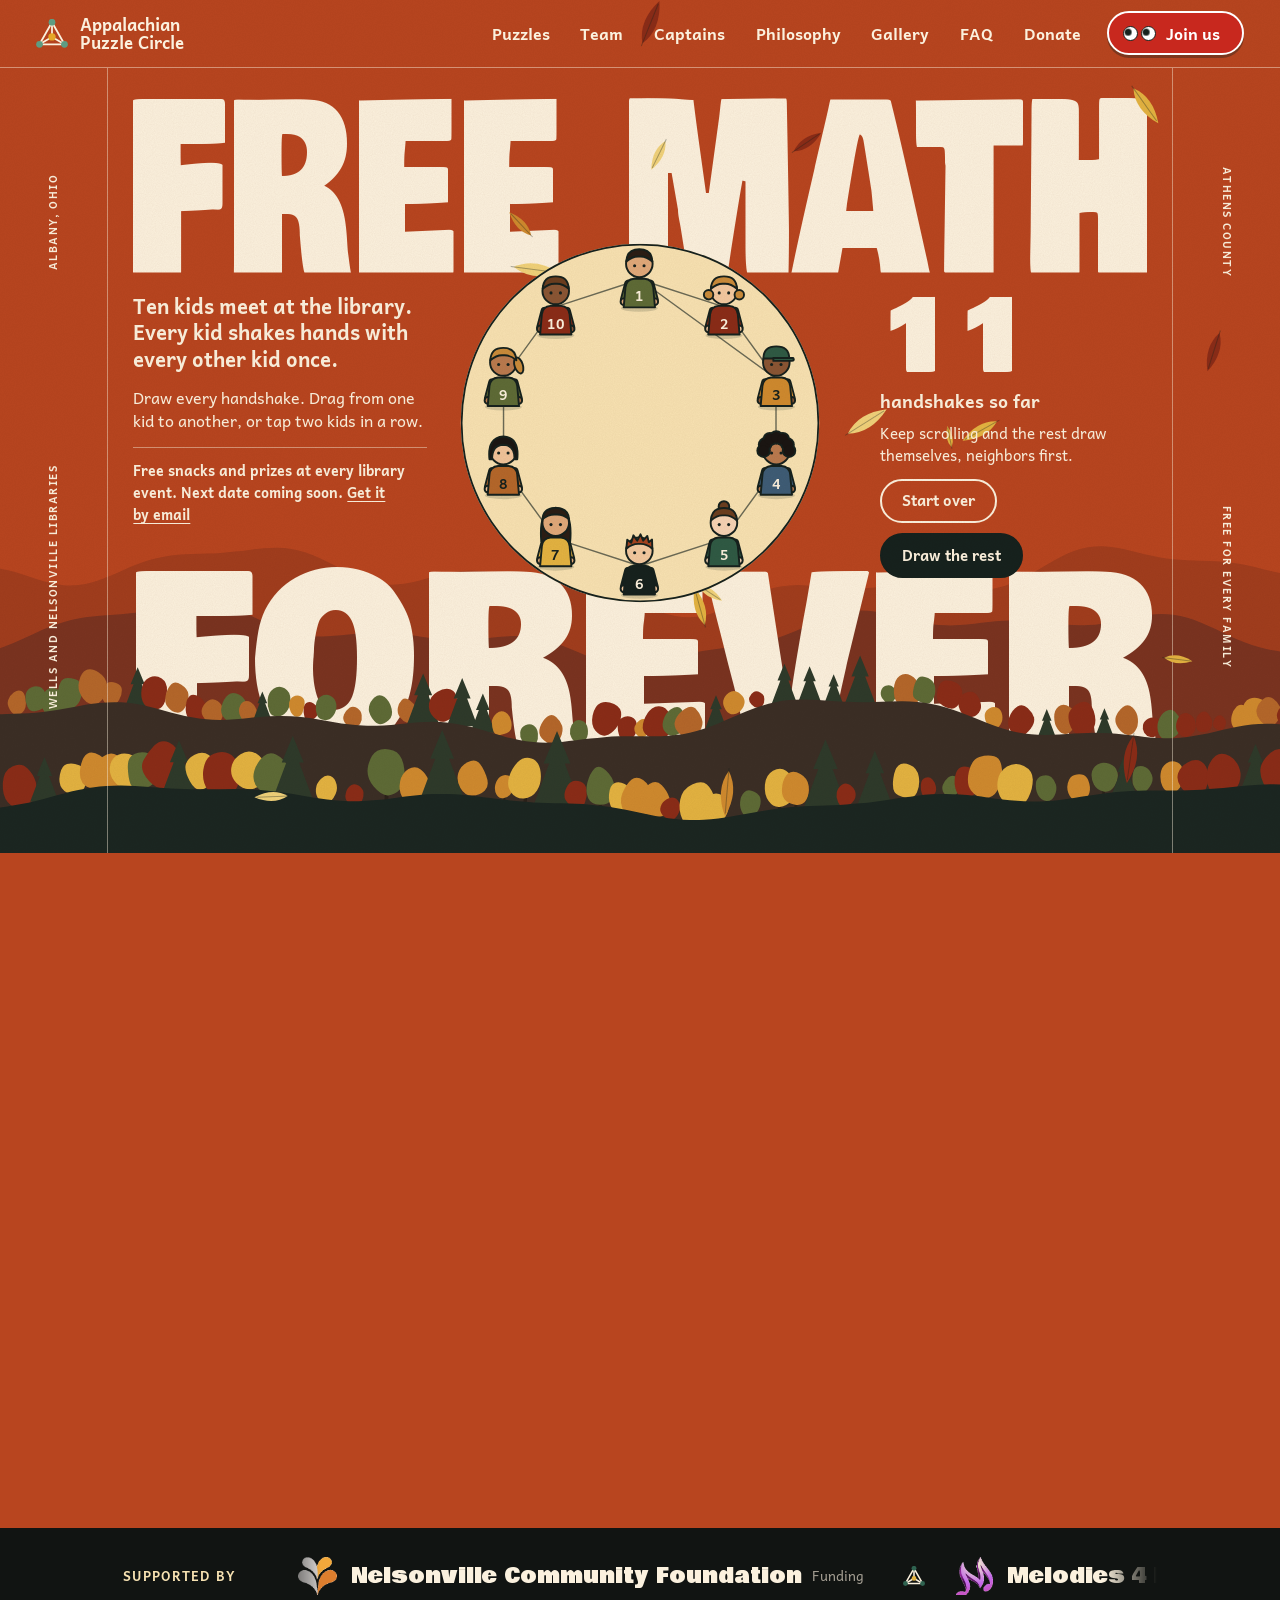
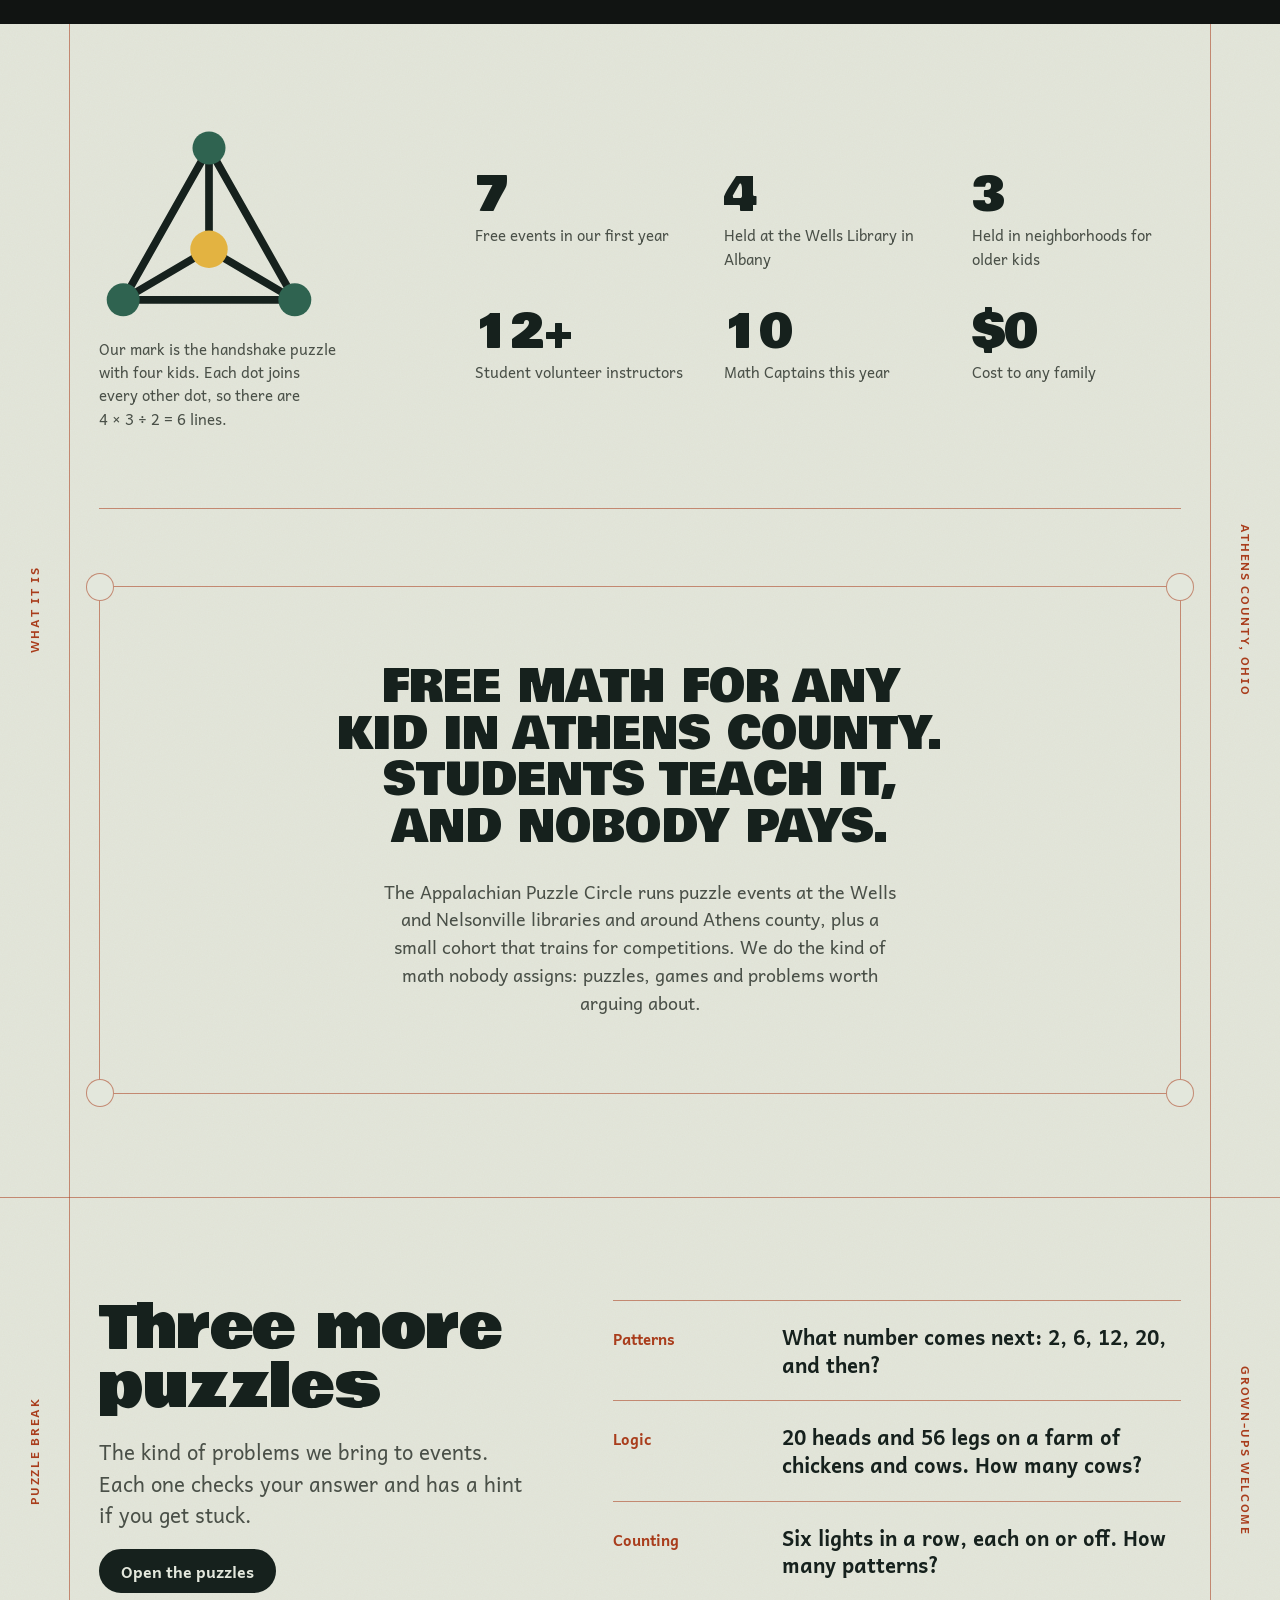
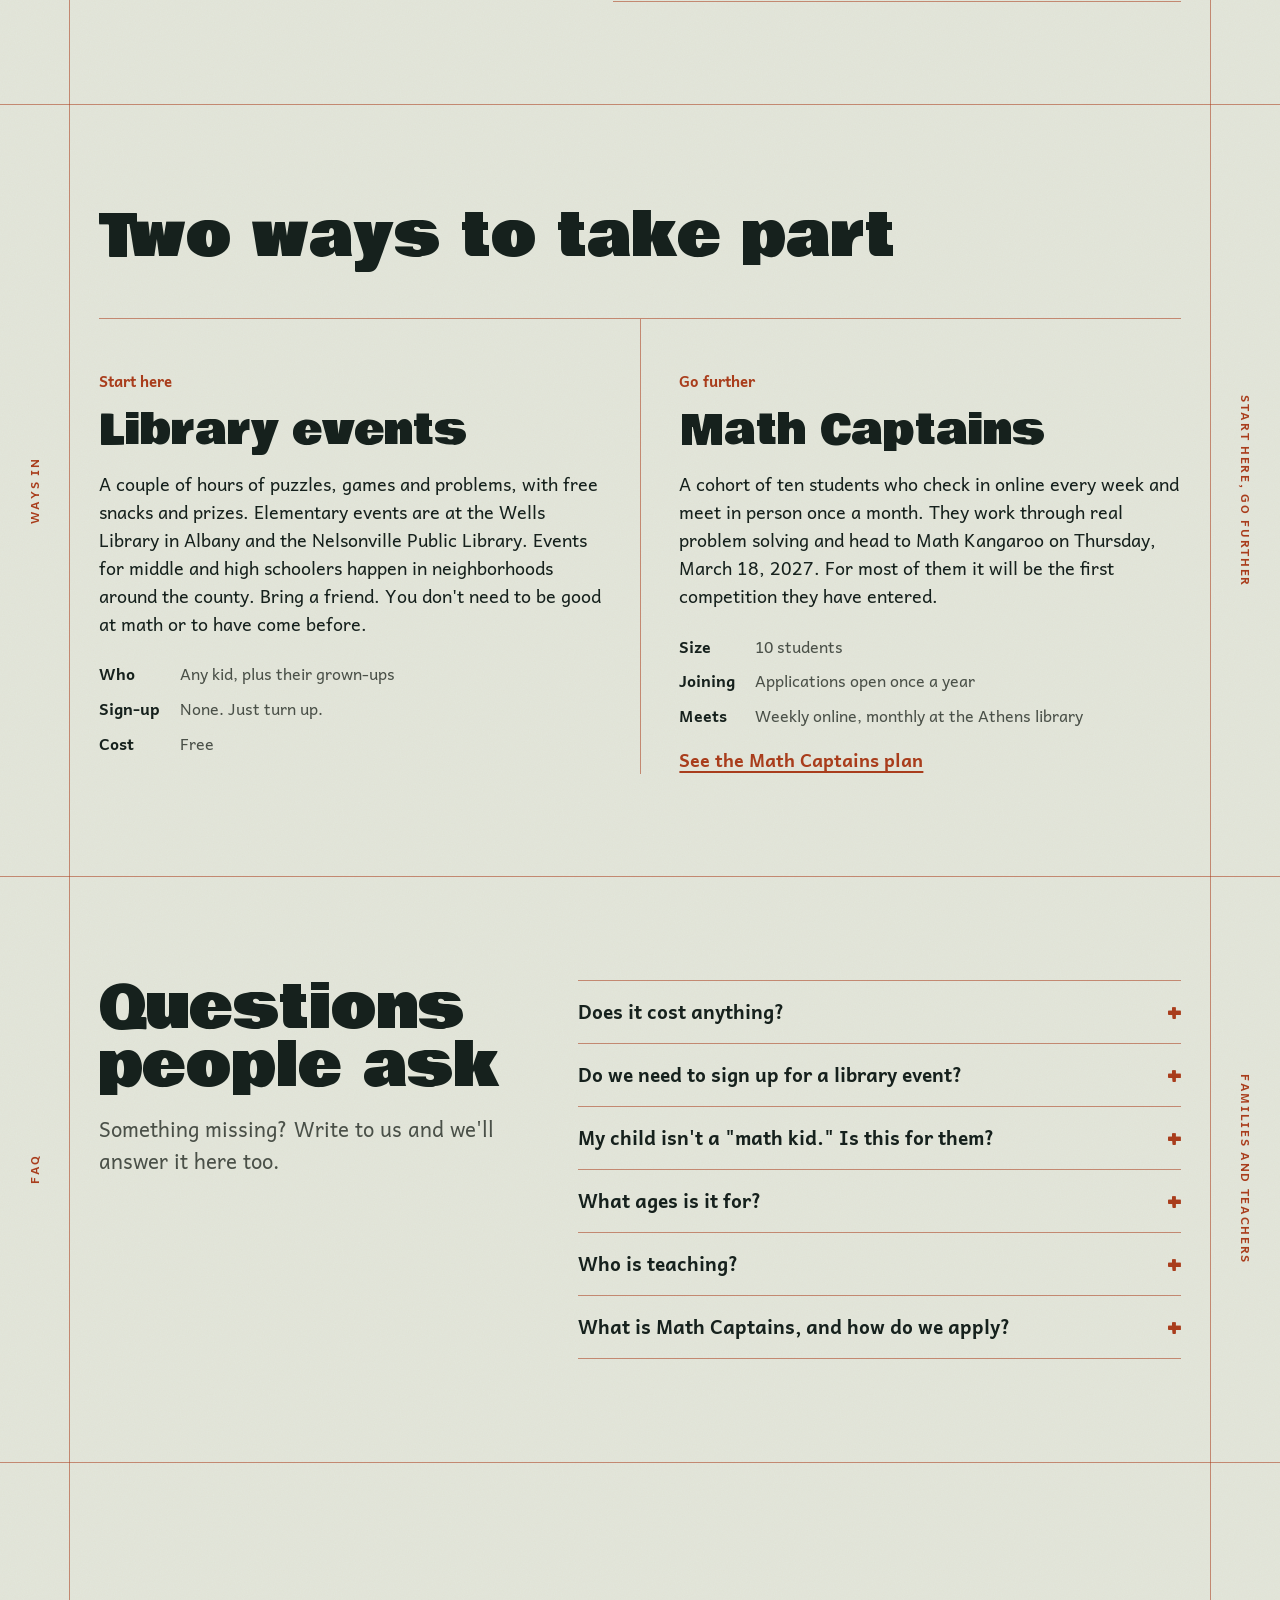
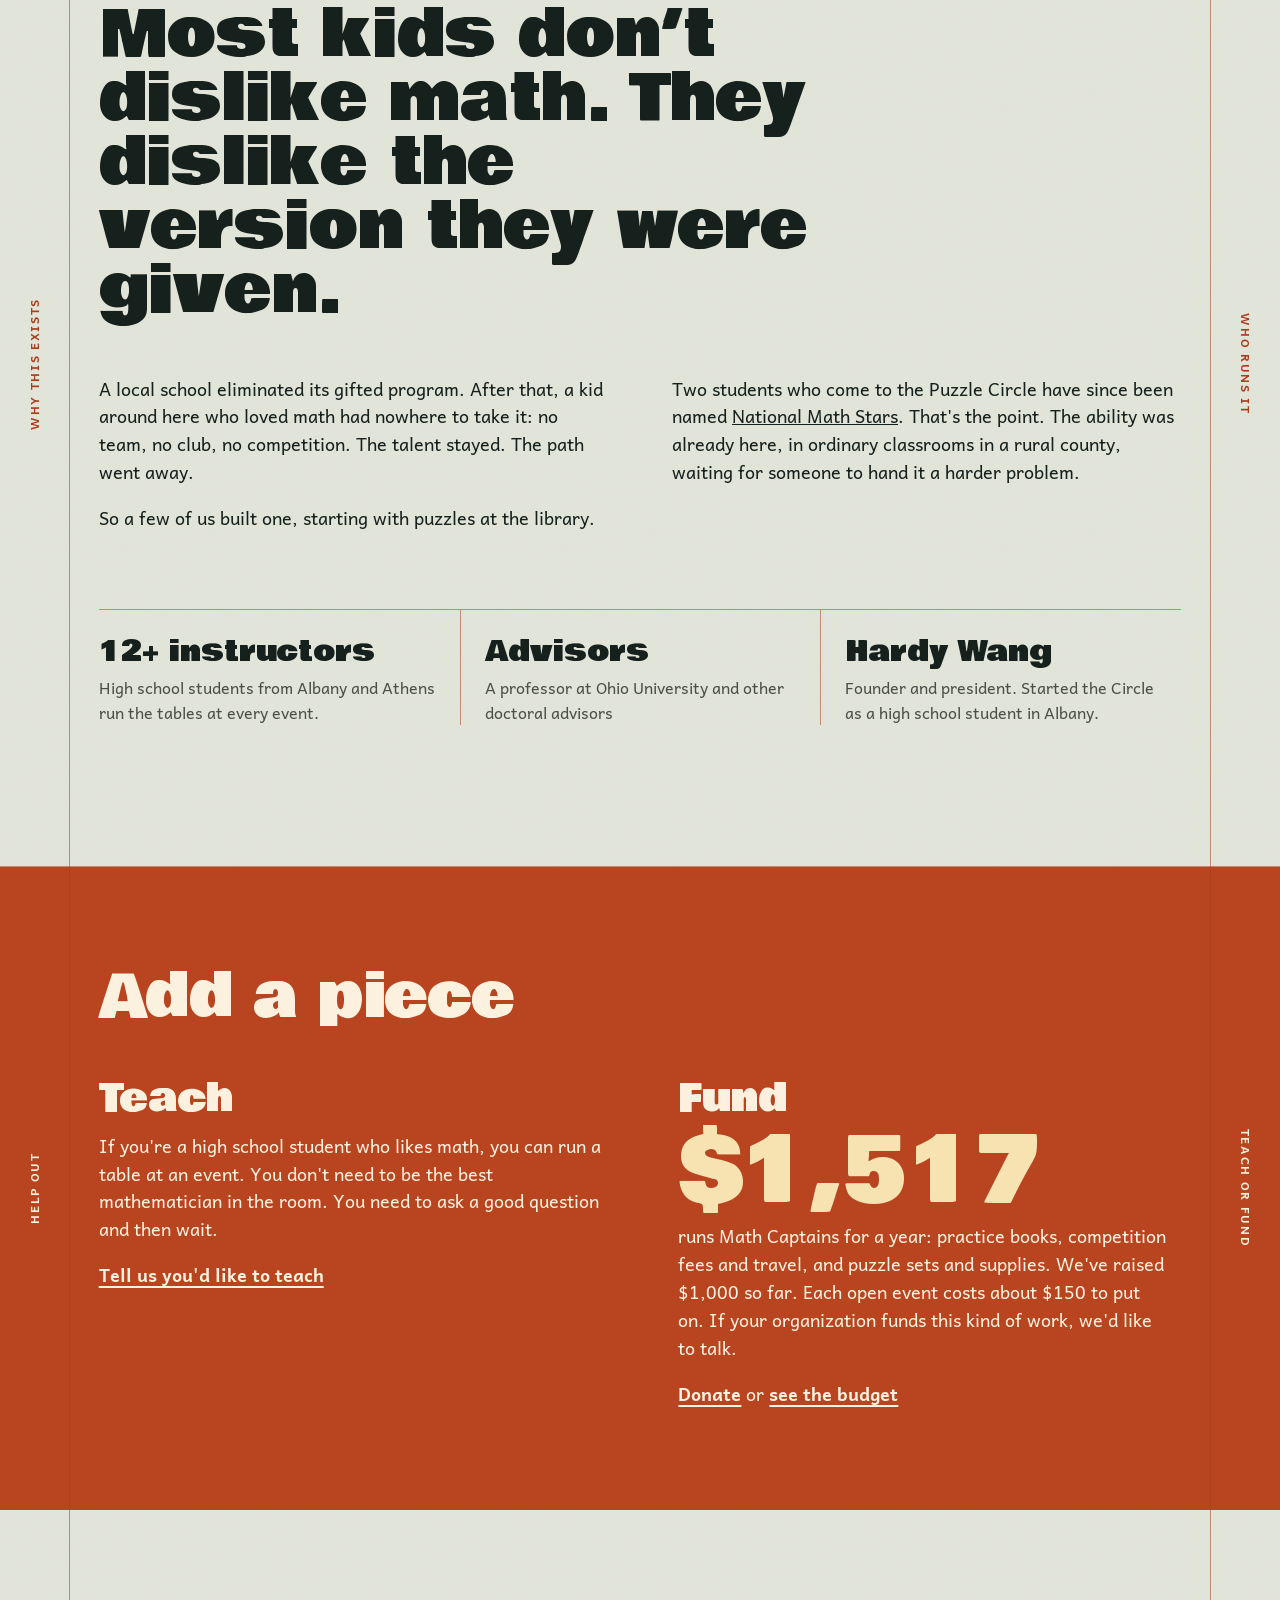
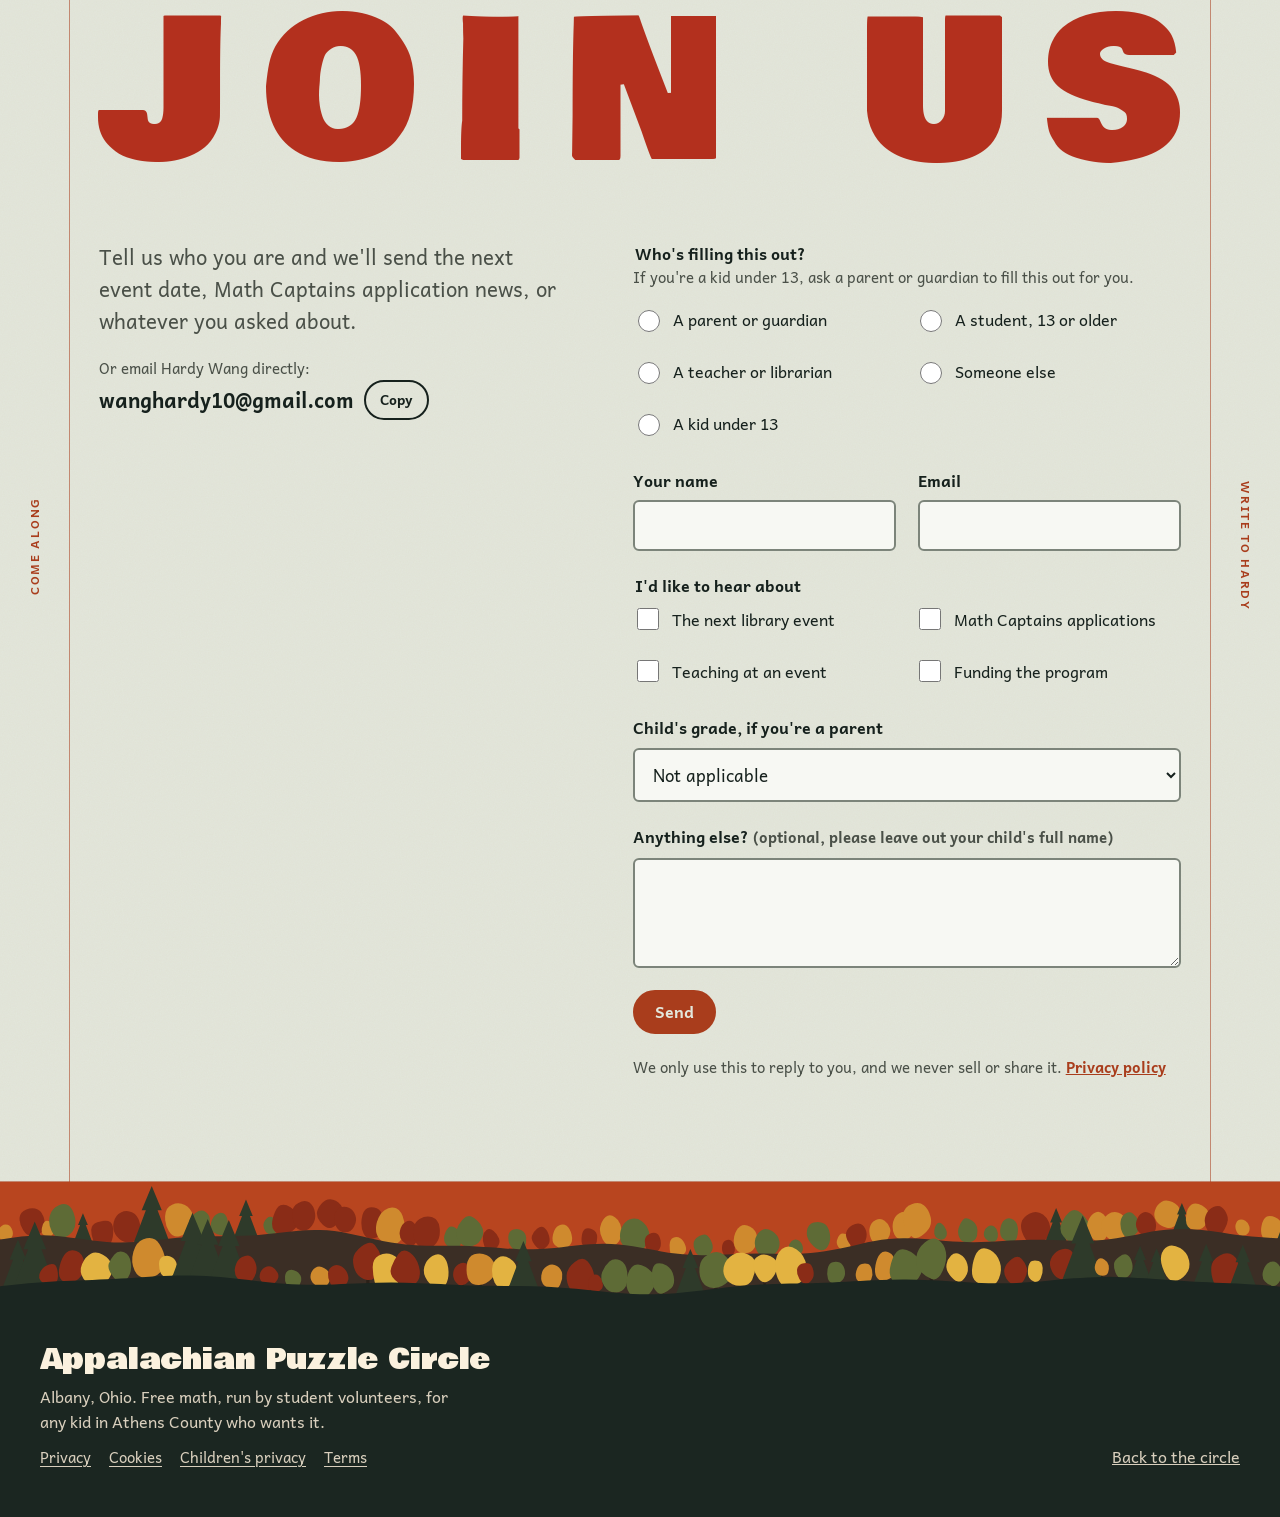
==== commit 170e3706: "Change to Free Math Forever" ====
--- a/index.html
+++ b/index.html
@@ -57,8 +57,8 @@
       <svg class="hills back" id="hillsBack" aria-hidden="true"></svg>
 
       <h1 class="vh">Appalachian Puzzle Circle: free math puzzles for kids in Athens County, Ohio</h1>
-      <div class="tl tl1" aria-hidden="true"><svg><text>PUZZLE</text></svg></div>
-      <div class="tl tl2" aria-hidden="true"><svg><text>CIRCLE</text></svg></div>
+      <div class="tl tl1" aria-hidden="true"><svg><text>FREE MATH</text></svg></div>
+      <div class="tl tl2" aria-hidden="true"><svg><text>FOREVER</text></svg></div>
 
       <svg class="hills front" id="hillsFront" aria-hidden="true"></svg>
 
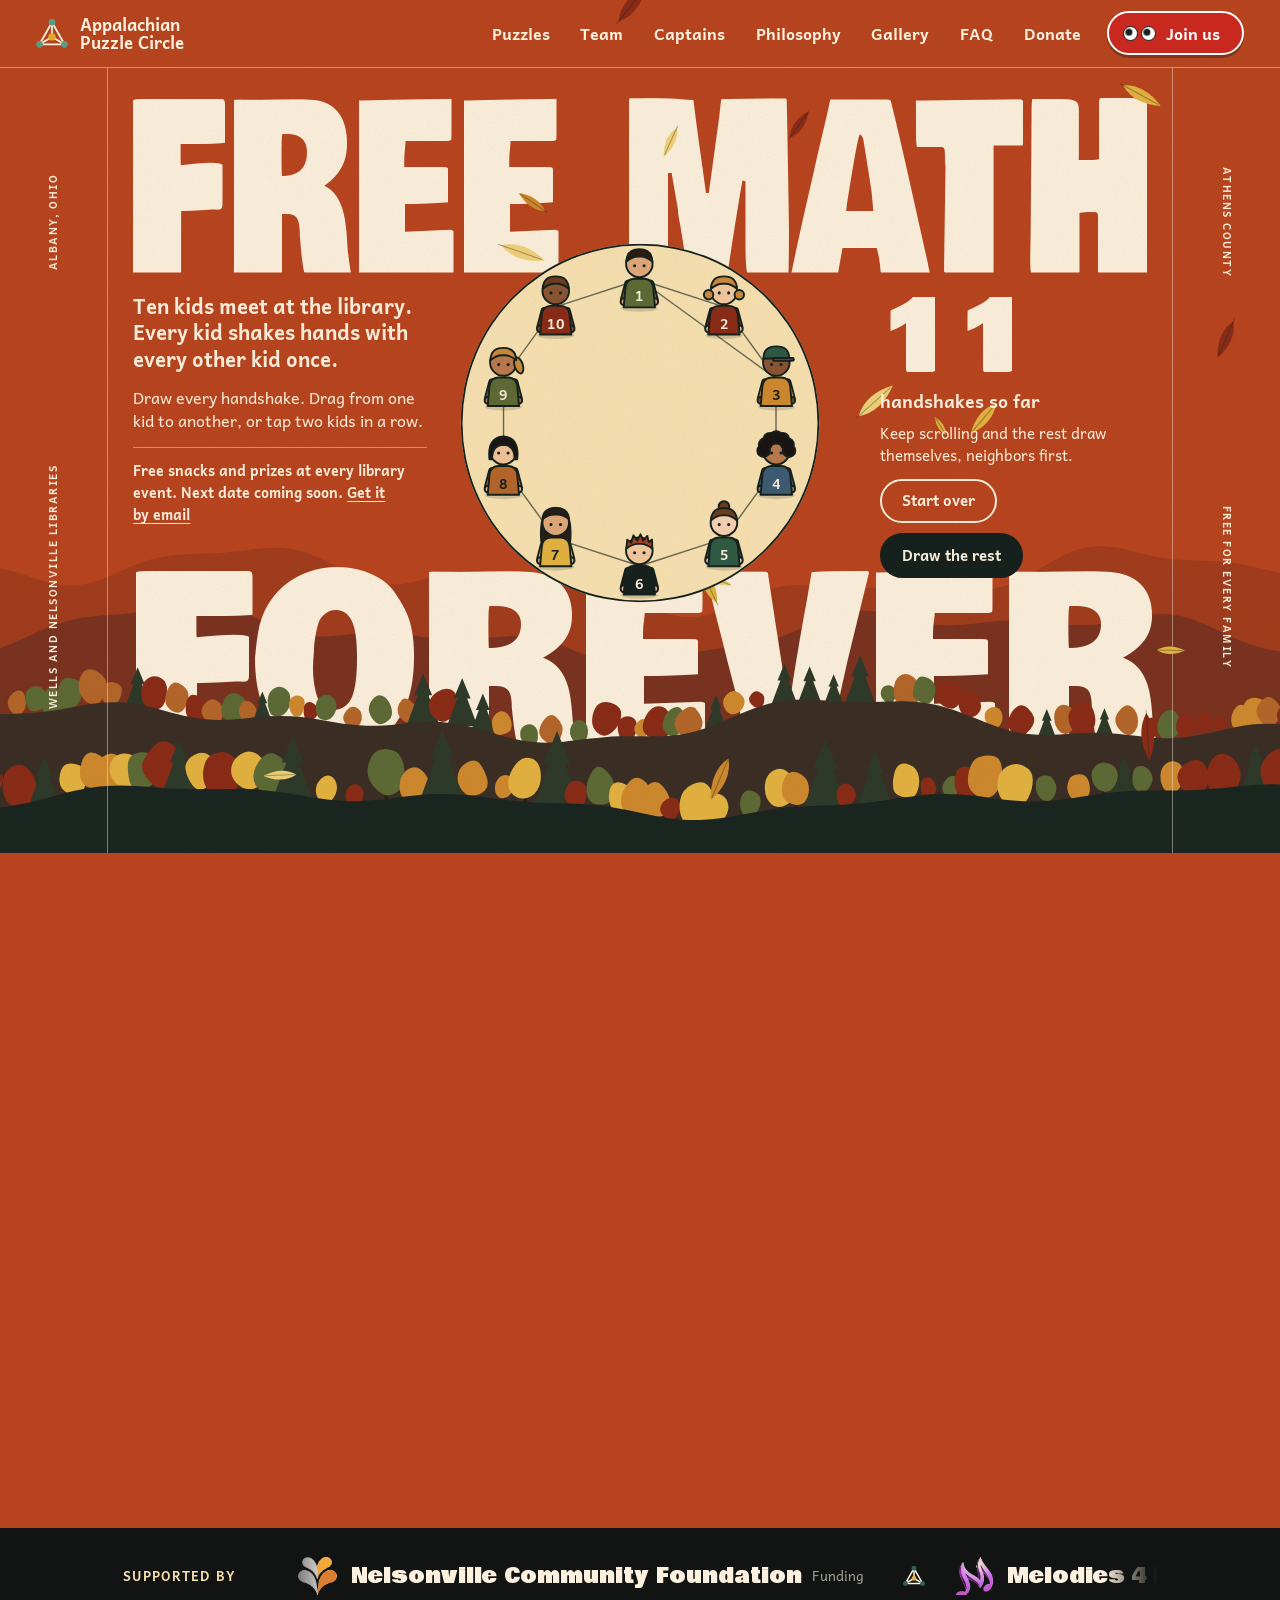
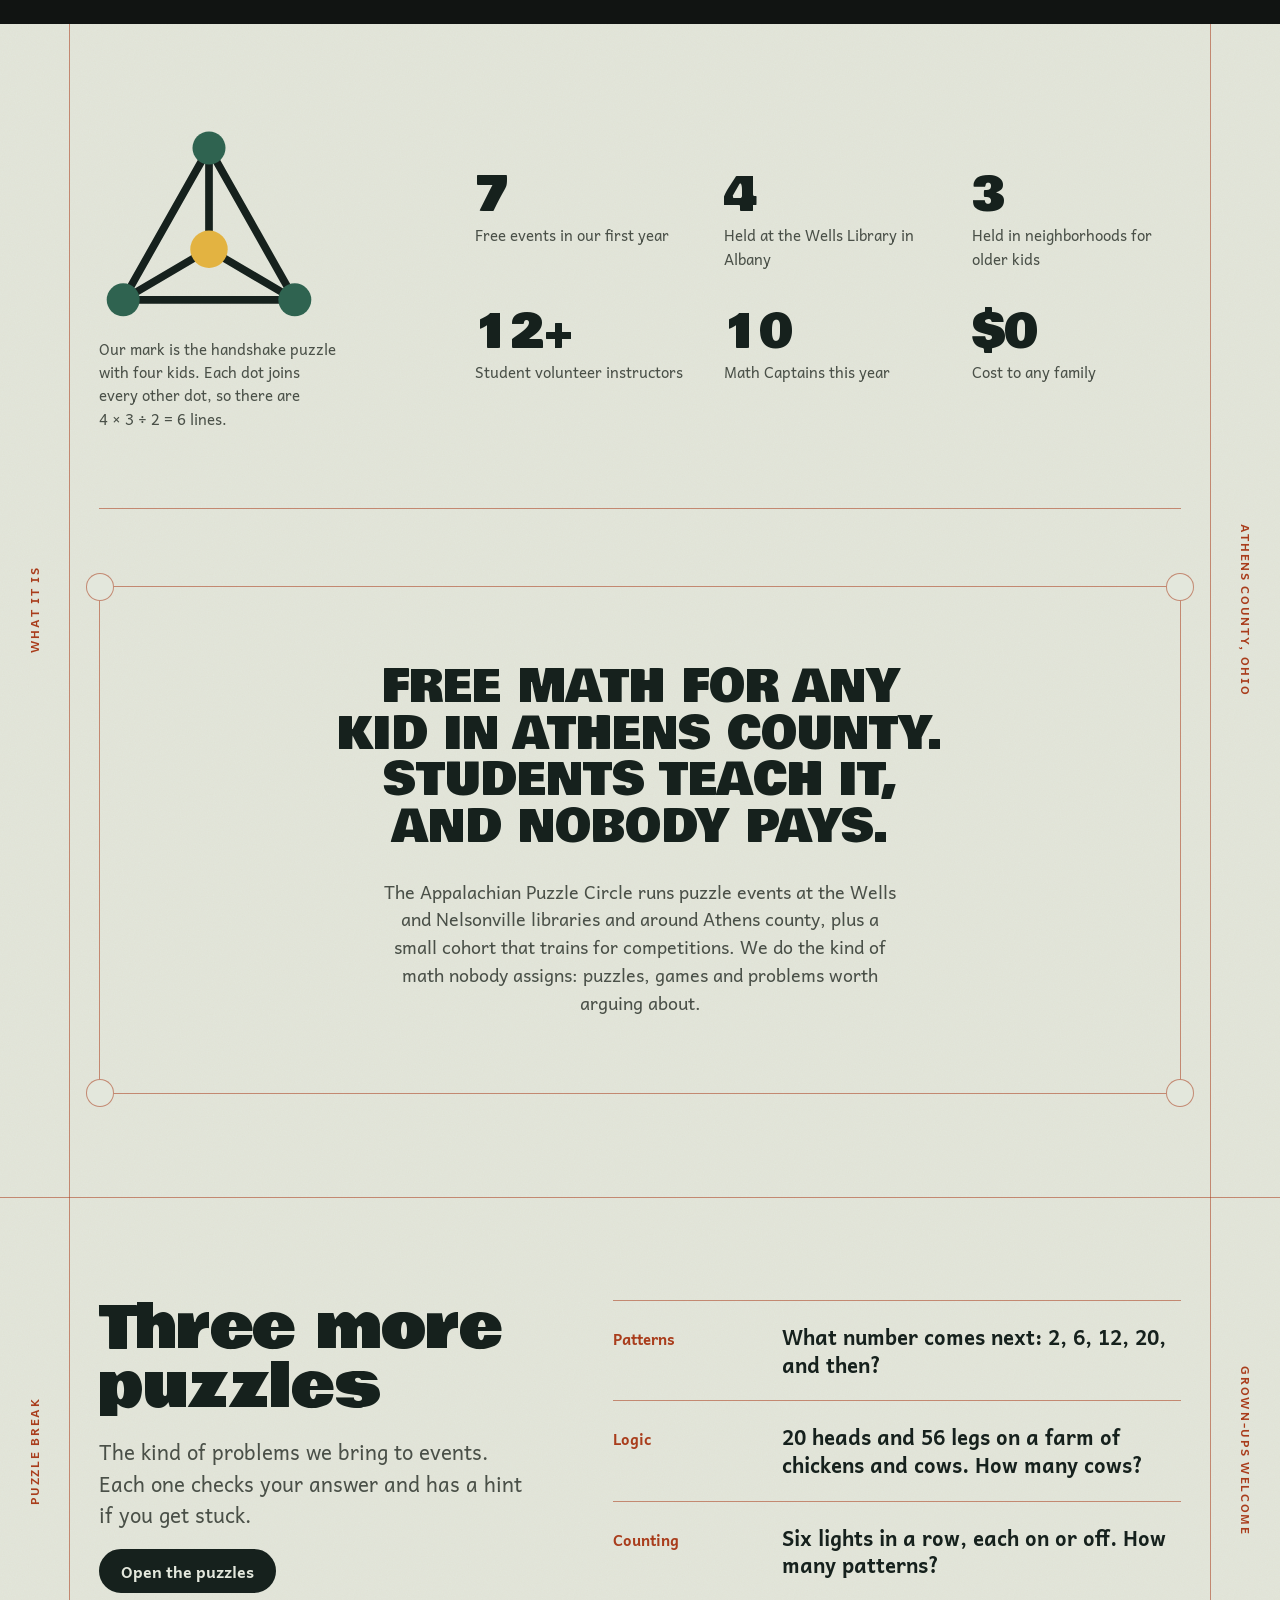
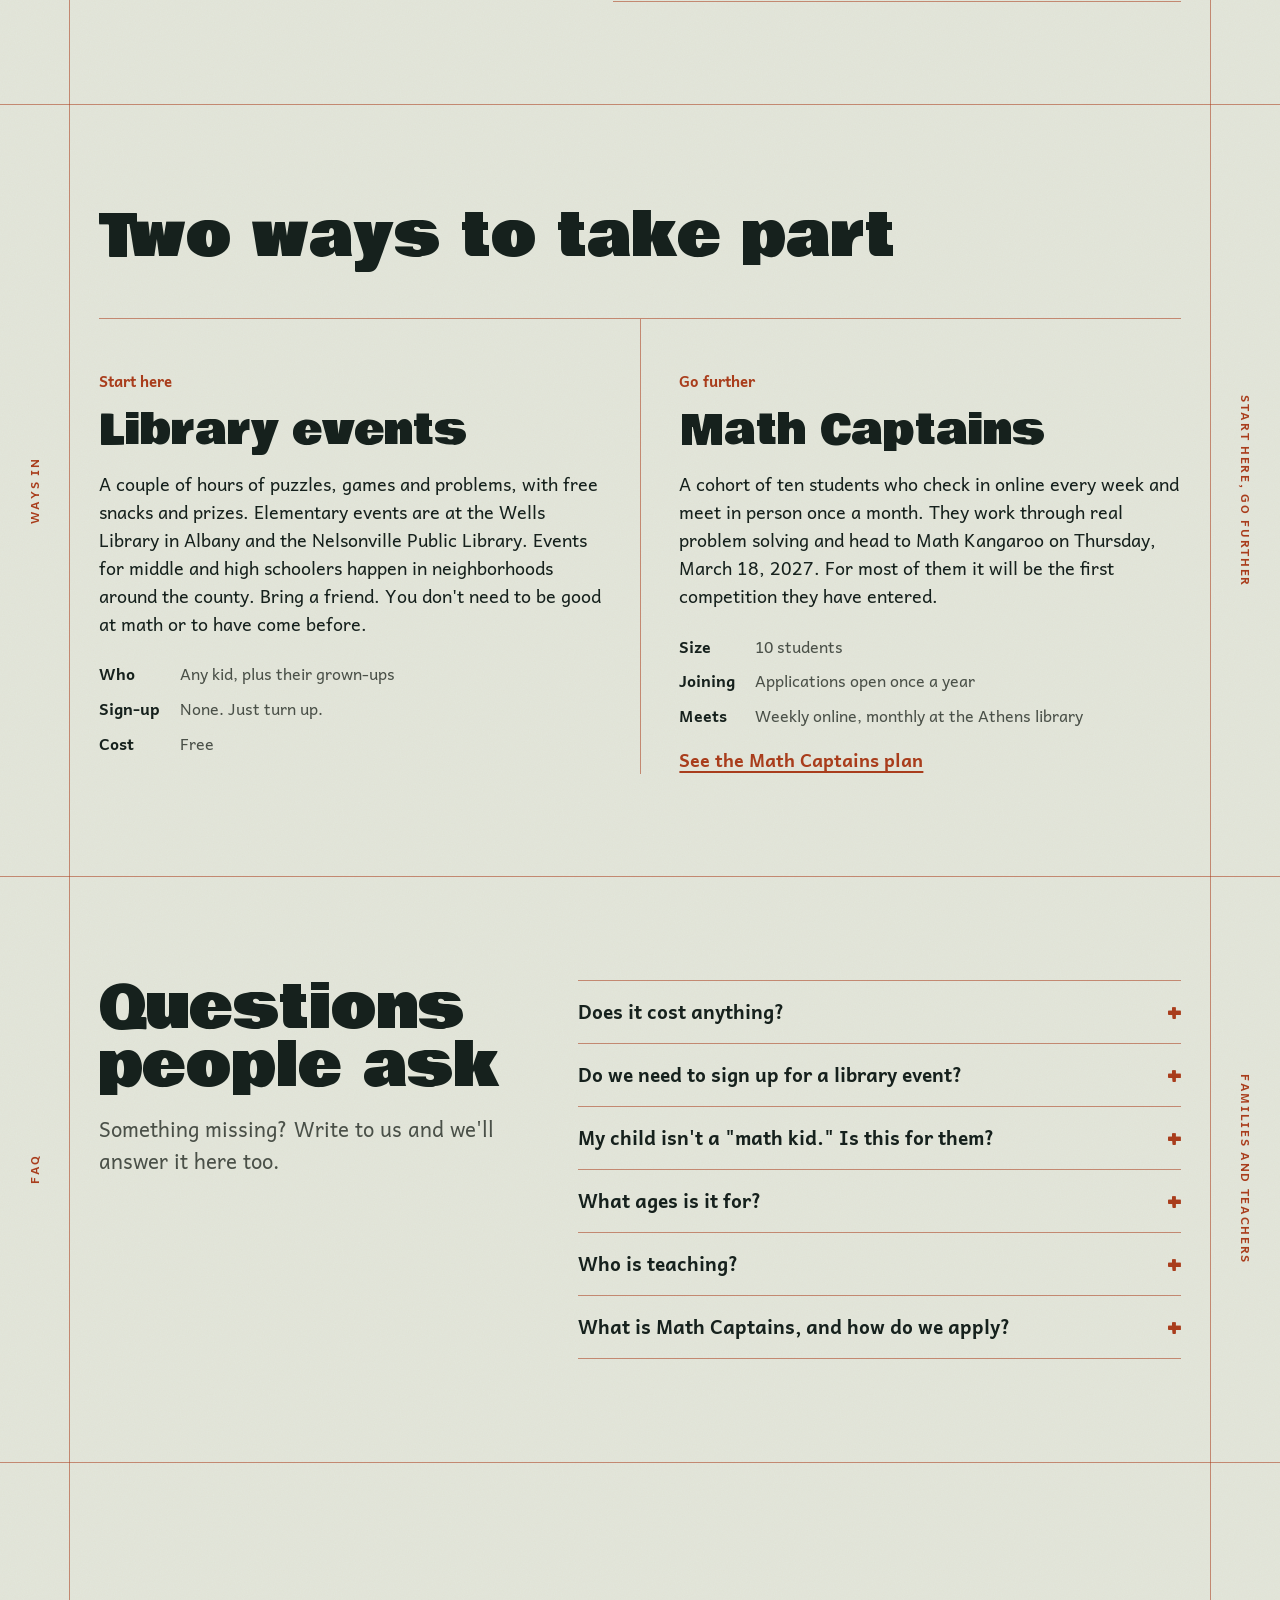
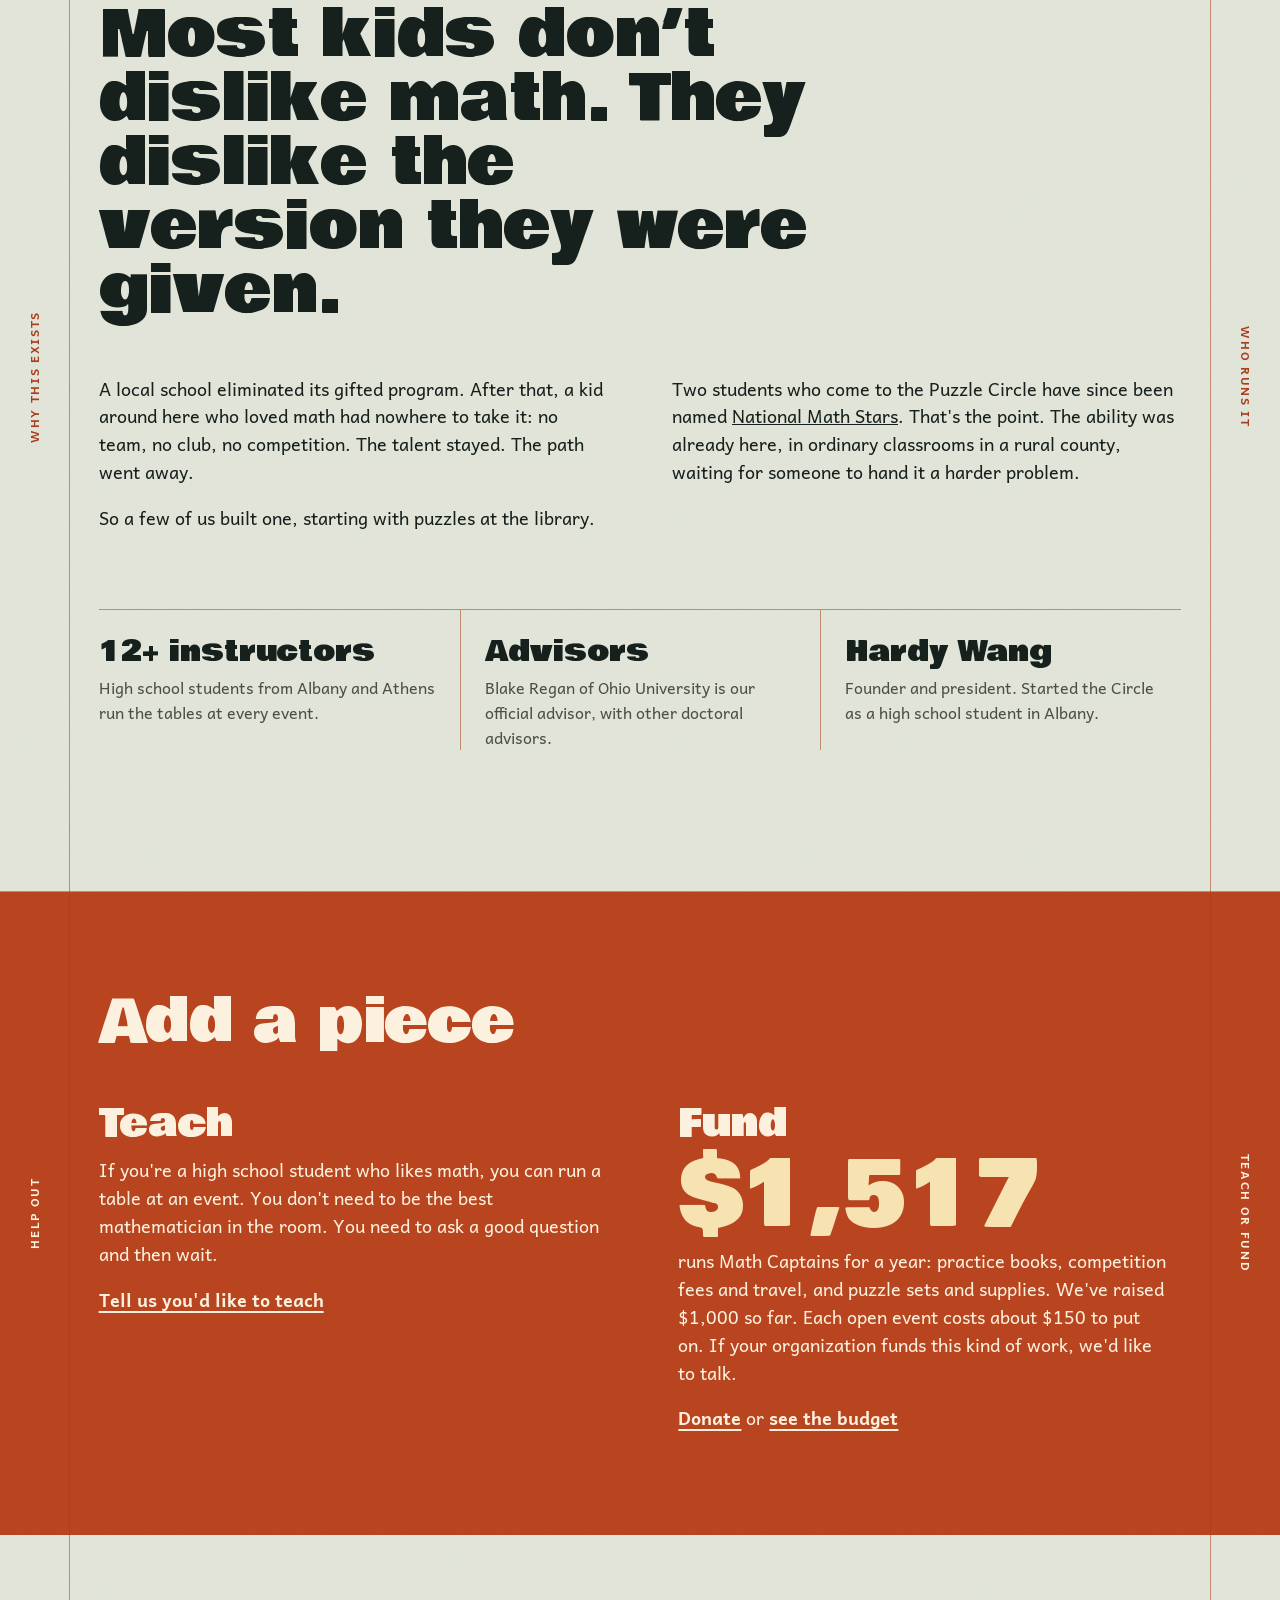
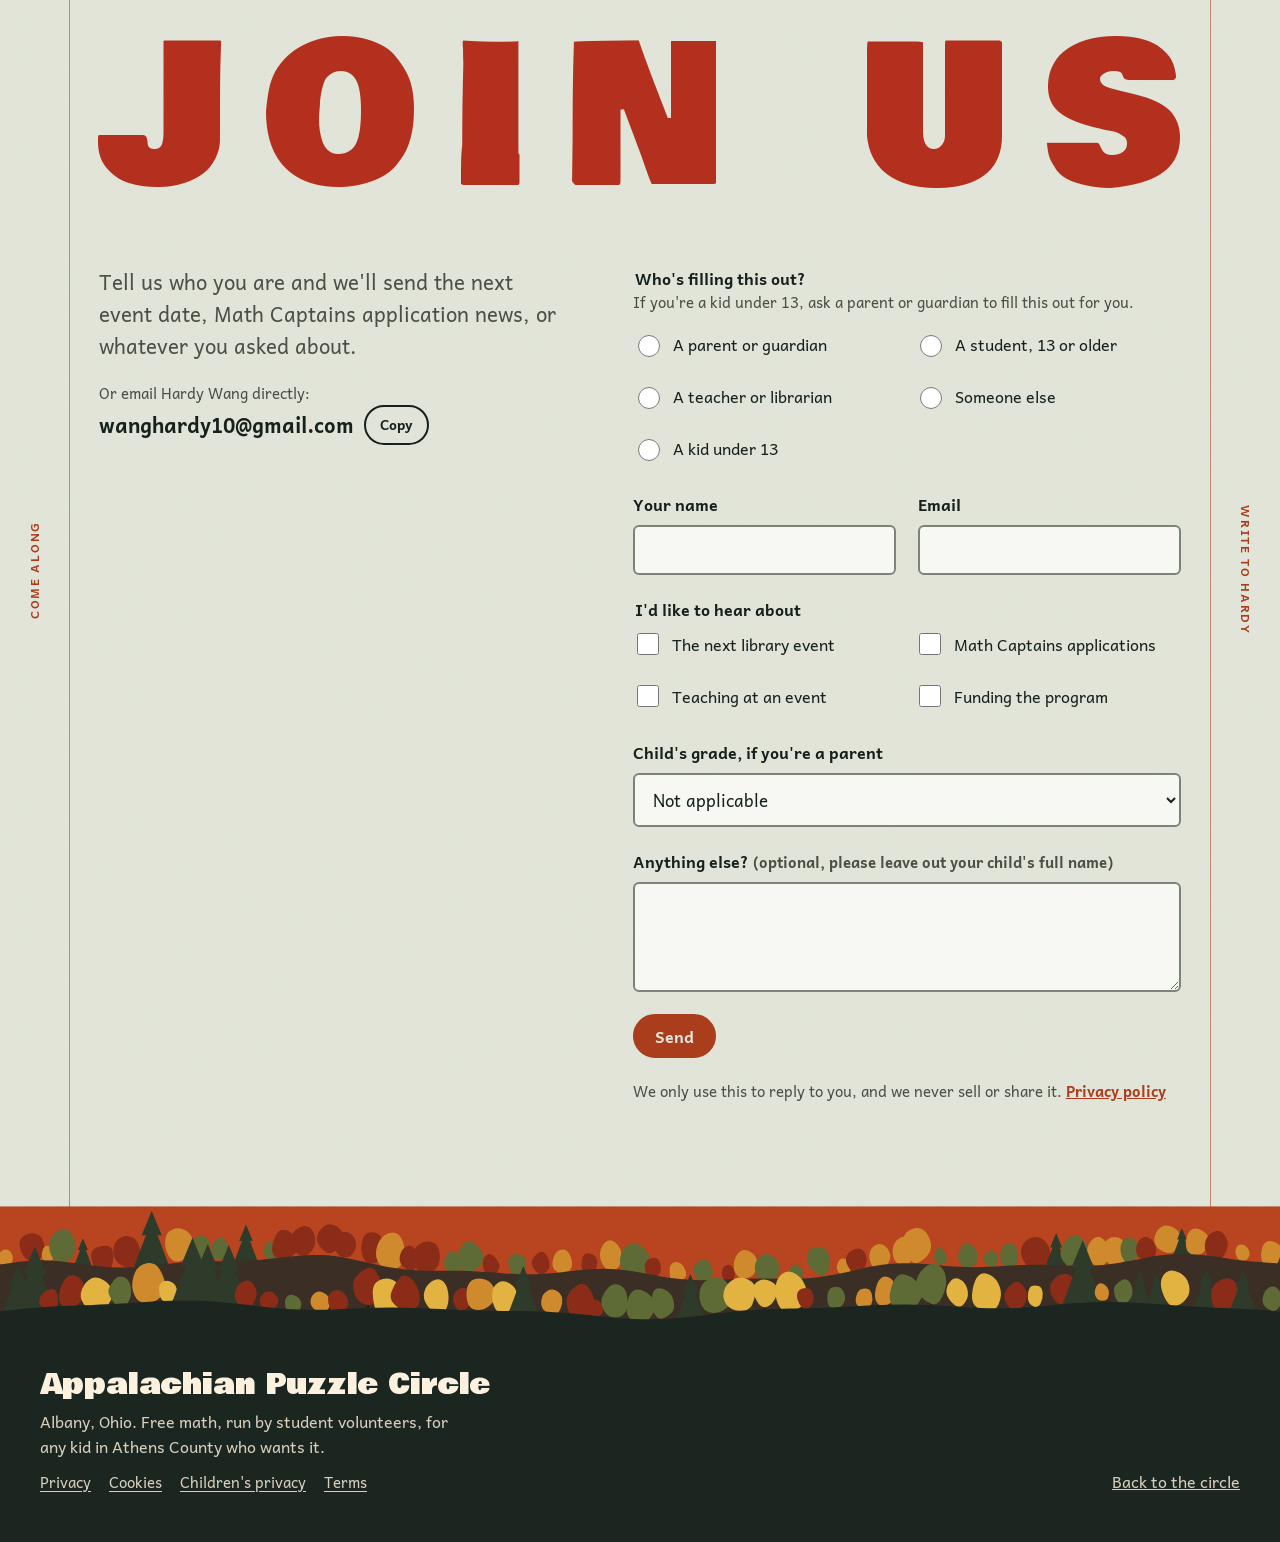
==== commit b24140c2: "added Dr. Regan to website" ====
--- a/index.html
+++ b/index.html
@@ -20,7 +20,7 @@
 <link rel="icon" href="favicon.svg" type="image/svg+xml">
 <link rel="apple-touch-icon" href="apple-touch-icon.png">
 <meta name="theme-color" content="#B8451F">
-<link rel="stylesheet" href="site.css?v=7c3e13f9">
+<link rel="stylesheet" href="site.css?v=ce09378b">
 </head>
 <body>
 <a class="skip" href="#main">Skip to the page</a>
@@ -185,7 +185,7 @@
         <details><summary>Do we need to sign up for a library event?</summary><div class="body">No. Library events are open to anyone, and the snacks and prizes are free. Turn up, or write first if you'd like to know what to expect.</div></details>
         <details><summary>My child isn't a "math kid." Is this for them?</summary><div class="body">Yes. If your child is anywhere between bored in math class and obsessed with it, this is for them.</div></details>
         <details><summary>What ages is it for?</summary><div class="body">Library events in Albany and Nelsonville are for elementary kids. Neighborhood events are for middle and high schoolers, so everyone works on problems that fit.</div></details>
-        <details><summary>Who is teaching?</summary><div class="body">More than a dozen volunteer instructors, all students at high schools in Albany and Athens. A professor at Ohio University and other doctoral advisors guide them.</div></details>
+        <details><summary>Who is teaching?</summary><div class="body">More than a dozen volunteer instructors, all students at high schools in Albany and Athens. Our official advisor is Blake Regan, Associate Professor of Instruction in Mathematics at Ohio University, and other doctoral advisors help guide them.</div></details>
         <details><summary>What is Math Captains, and how do we apply?</summary><div class="body">Math Captains is a team of ten students who meet online every week and in person once a month, and who compete in Math Kangaroo in March. Applications open once a year. Leave your email below and we'll tell you when. The full plan is on <a href="captains.html">the Math Captains page</a>.</div></details>
       </div>
     </div>
@@ -208,7 +208,7 @@
       </div>
       <dl class="people">
         <div><dt>12+ instructors</dt><dd>High school students from Albany and Athens run the tables at every event.</dd></div>
-        <div><dt>Advisors</dt><dd>A professor at Ohio University and other doctoral advisors</dd></div>
+        <div><dt>Advisors</dt><dd>Blake Regan of Ohio University is our official advisor, with other doctoral advisors.</dd></div>
         <div><dt>Hardy Wang</dt><dd>Founder and president. Started the Circle as a high school student in Albany.</dd></div>
       </dl>
     </div>
--- a/site.css
+++ b/site.css
@@ -810,3 +810,6 @@
 a.sp-link:hover .sp-name{text-decoration-color:#F7E2B2}
 a.sp-link:focus-visible{outline:3px solid #F7E2B2;outline-offset:4px}
 a.sp-link:active{transform:translateY(1px)}
+
+/* ---------- team advisors note ---------- */
+.adv-note{margin-top:20px;max-width:44rem;color:var(--muted)}
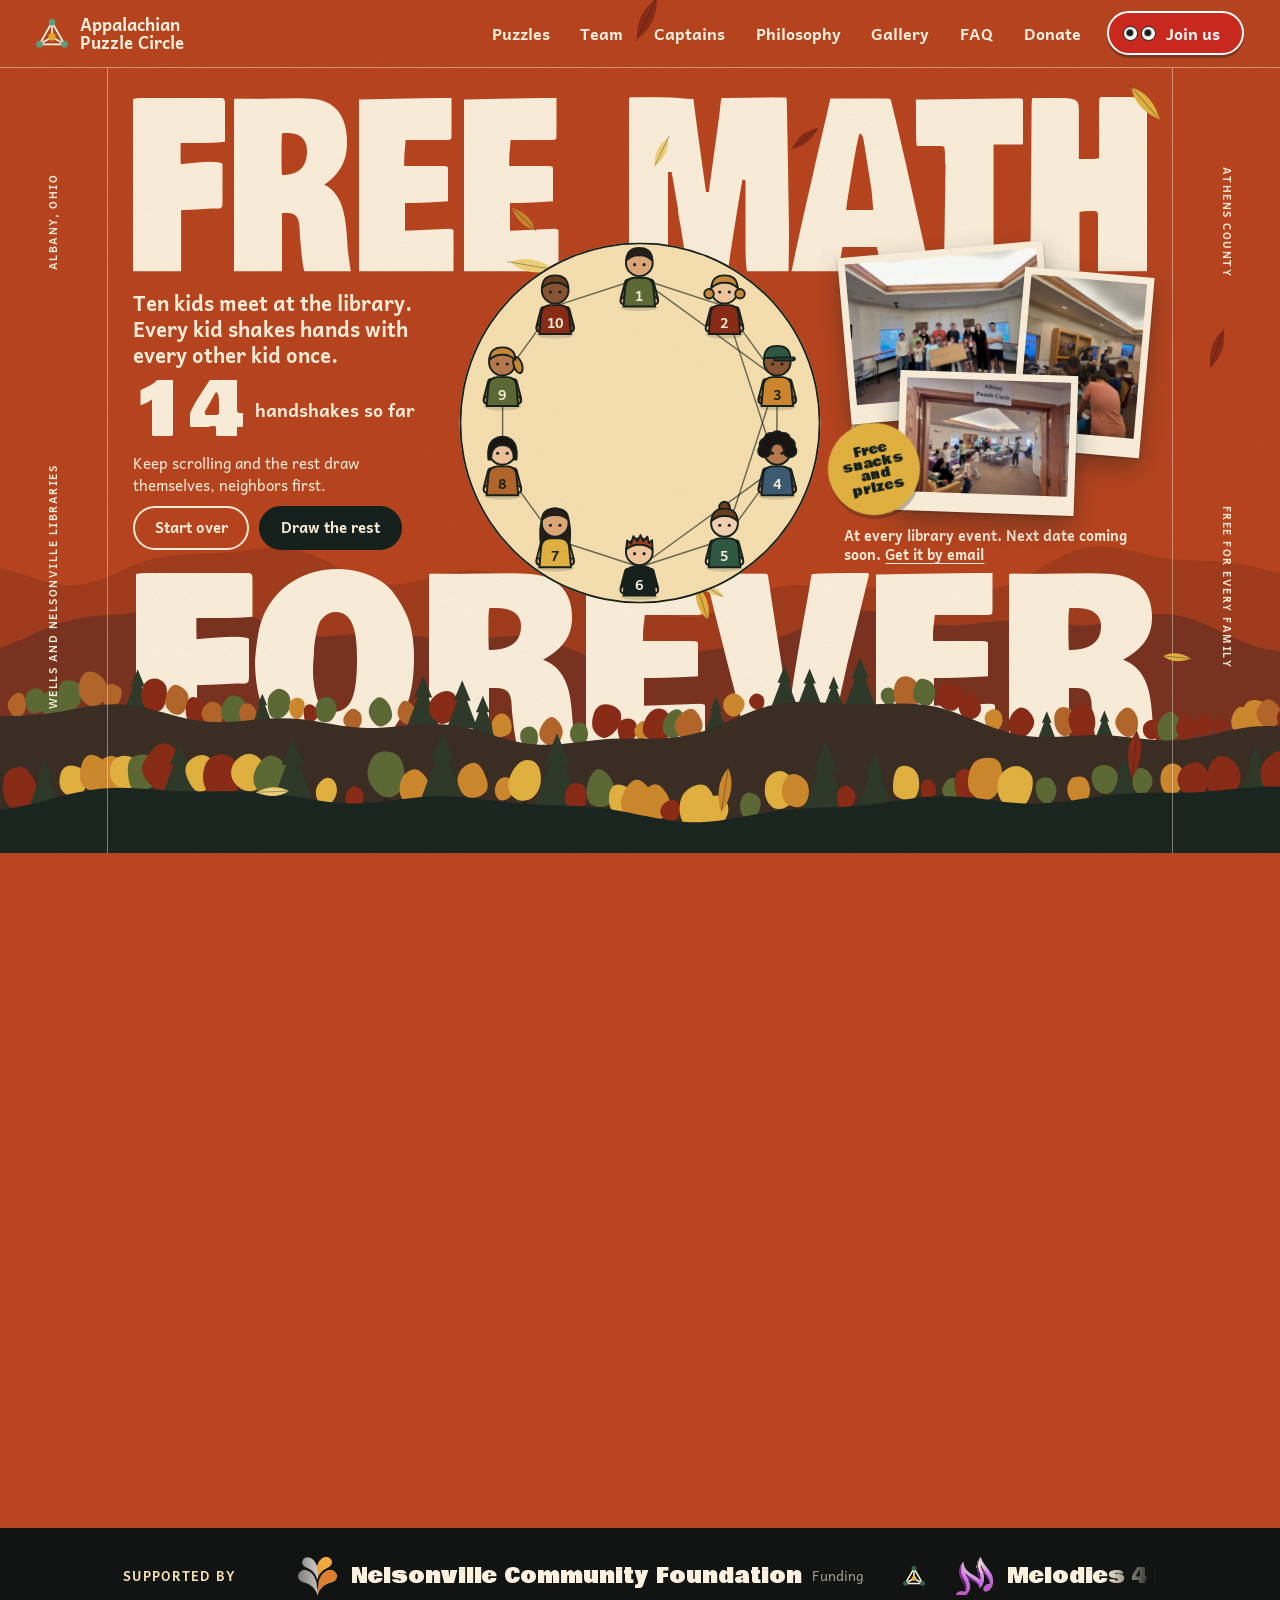
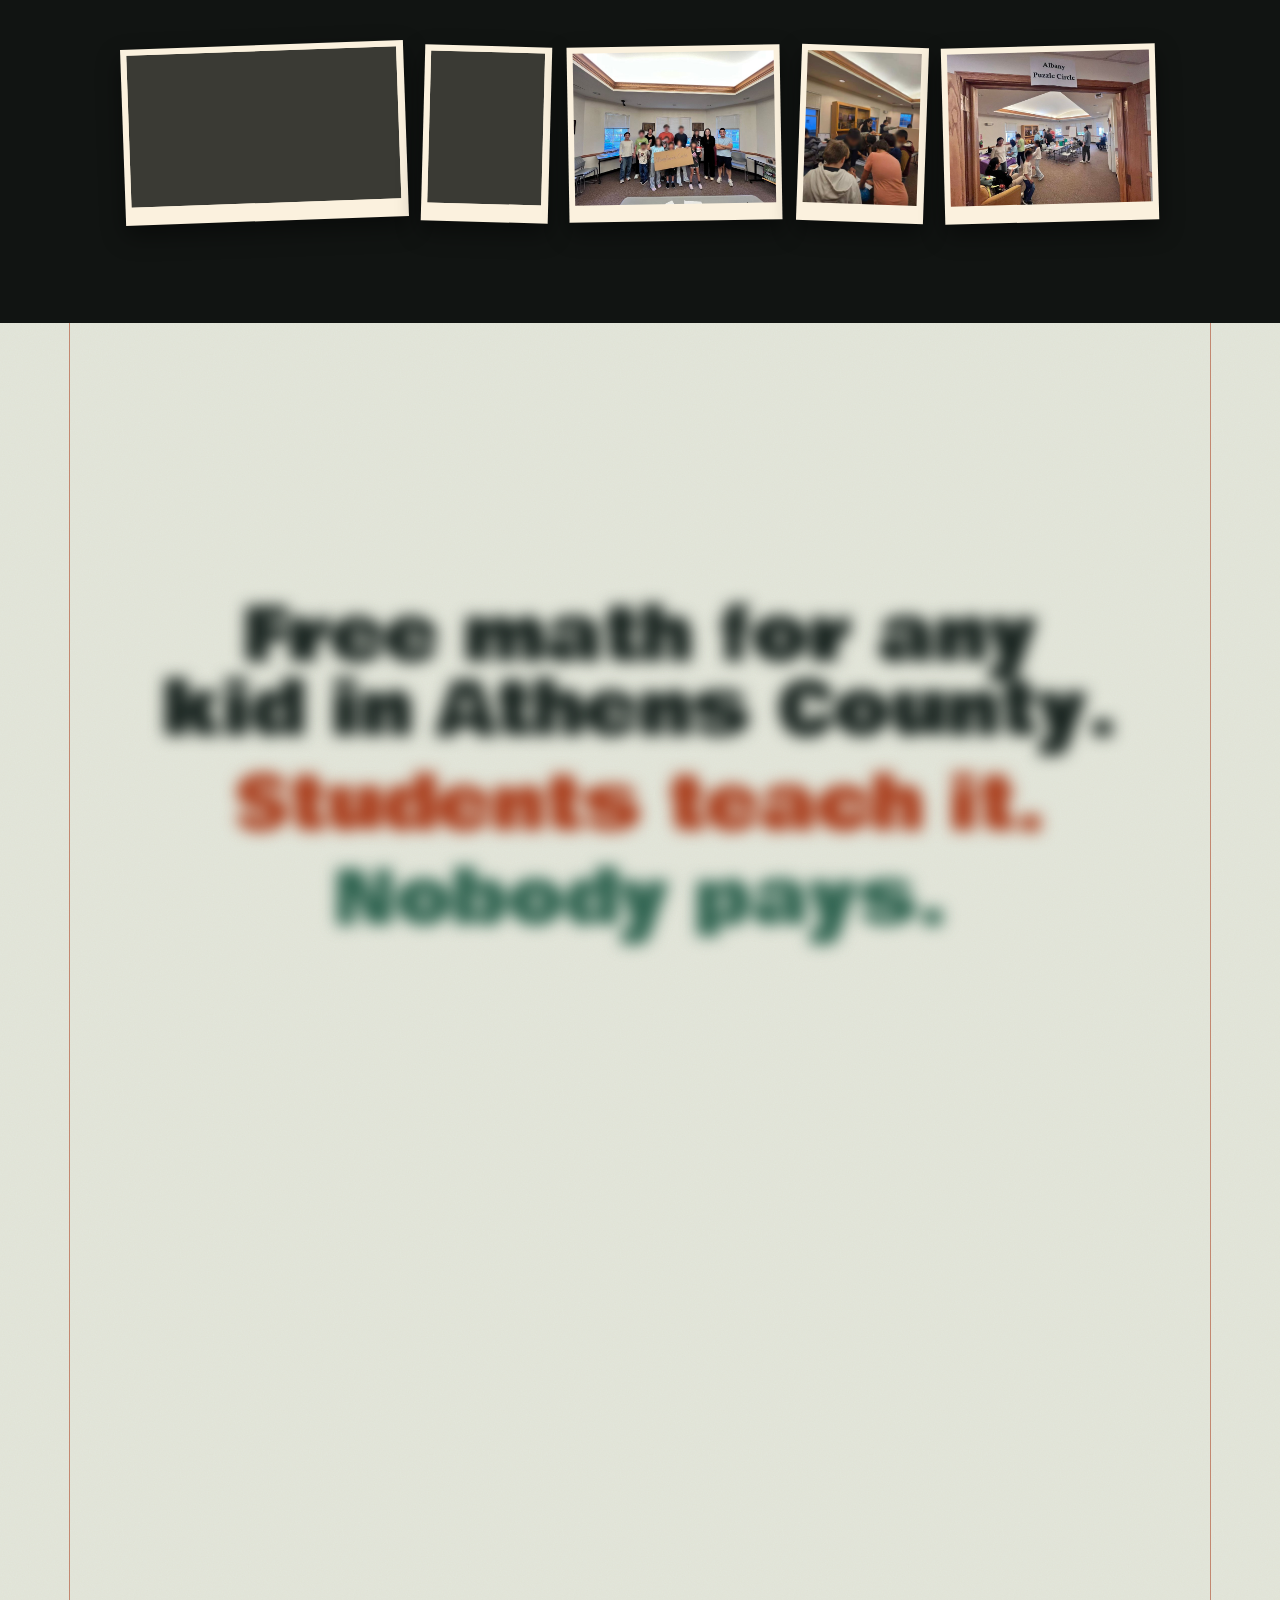
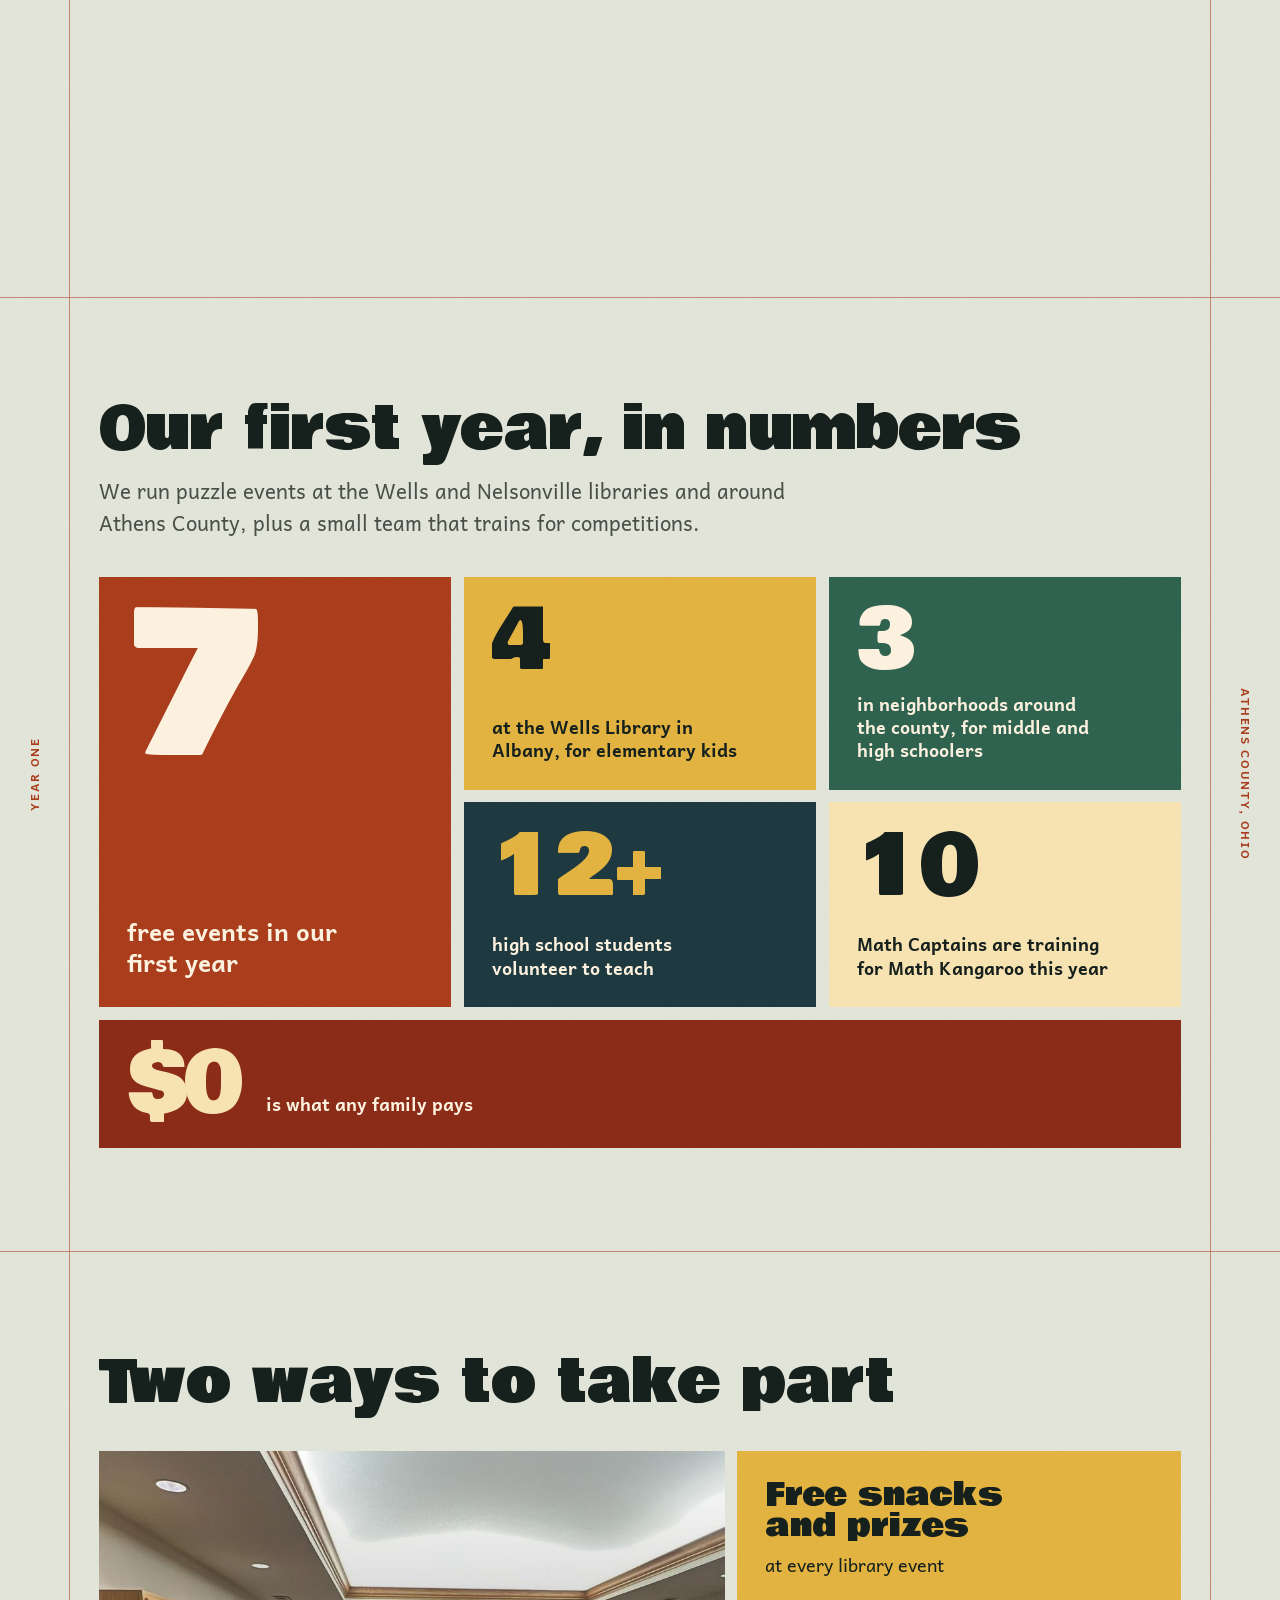
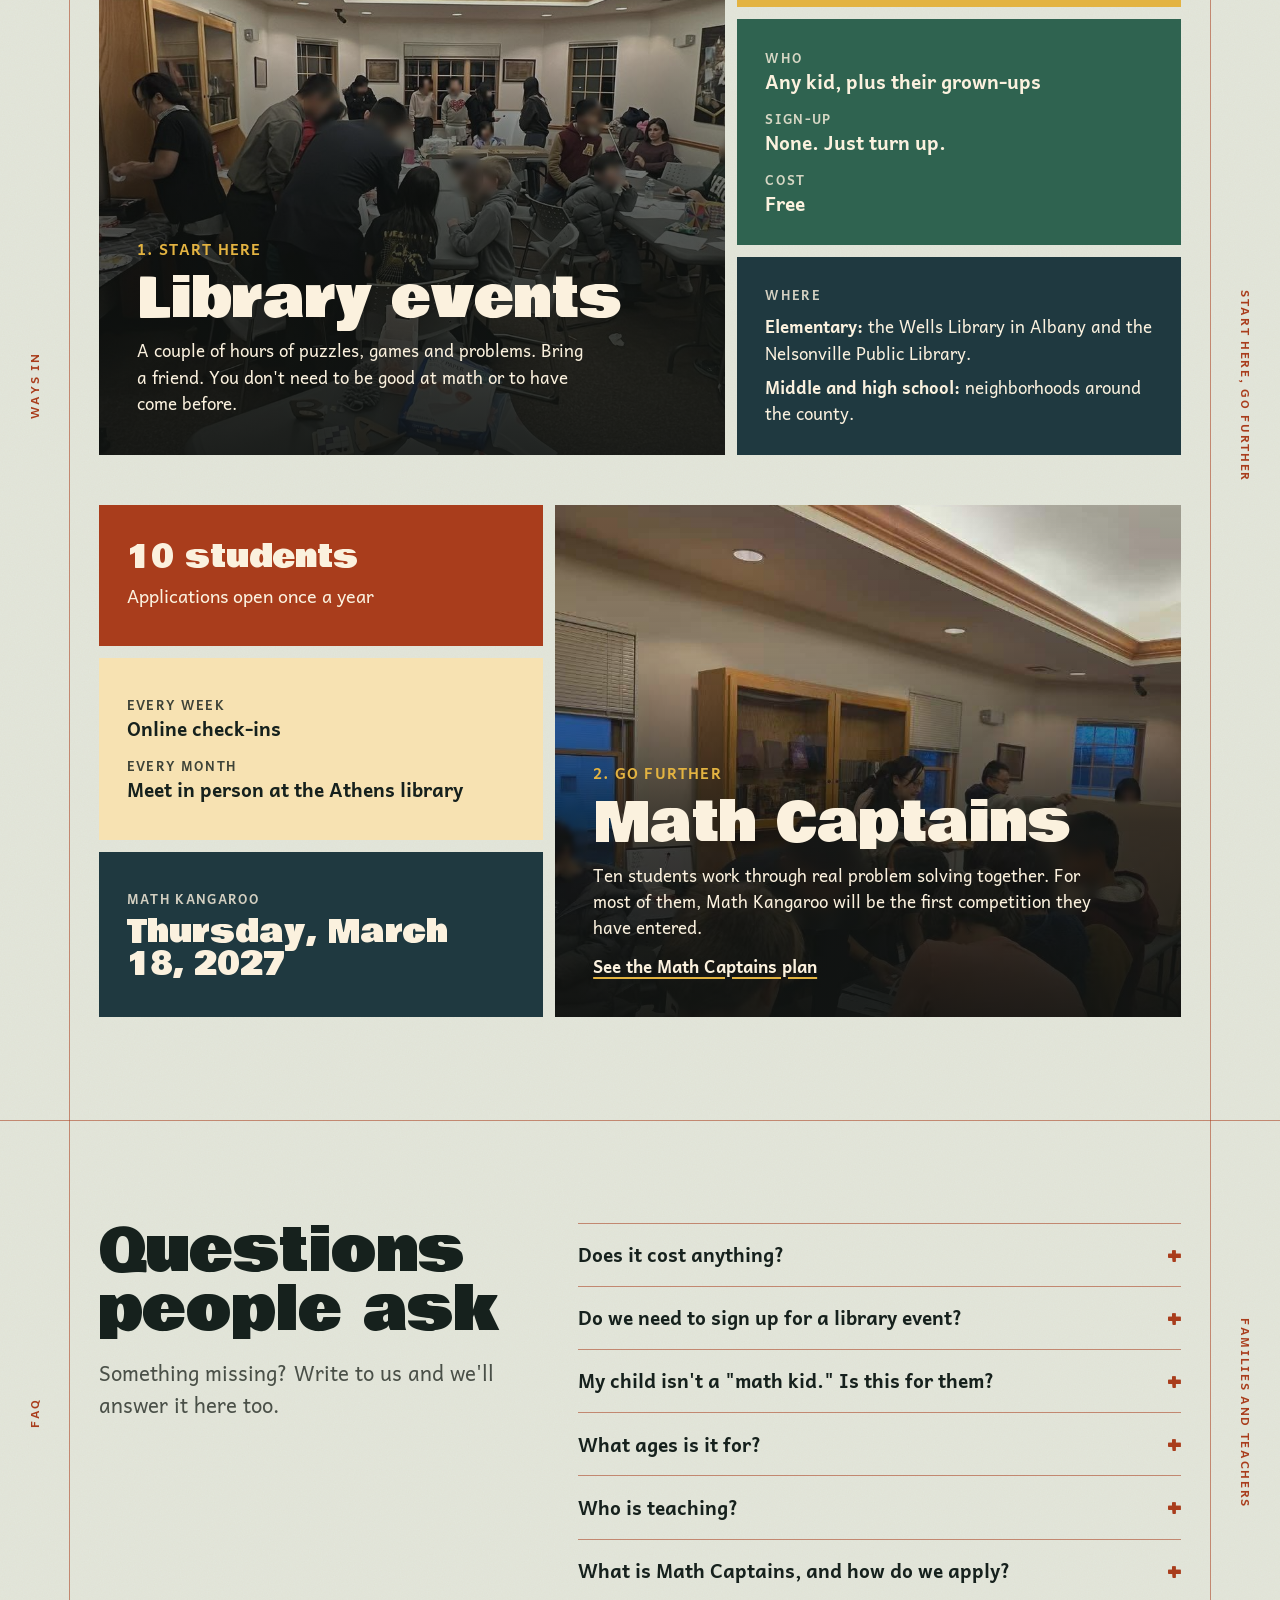
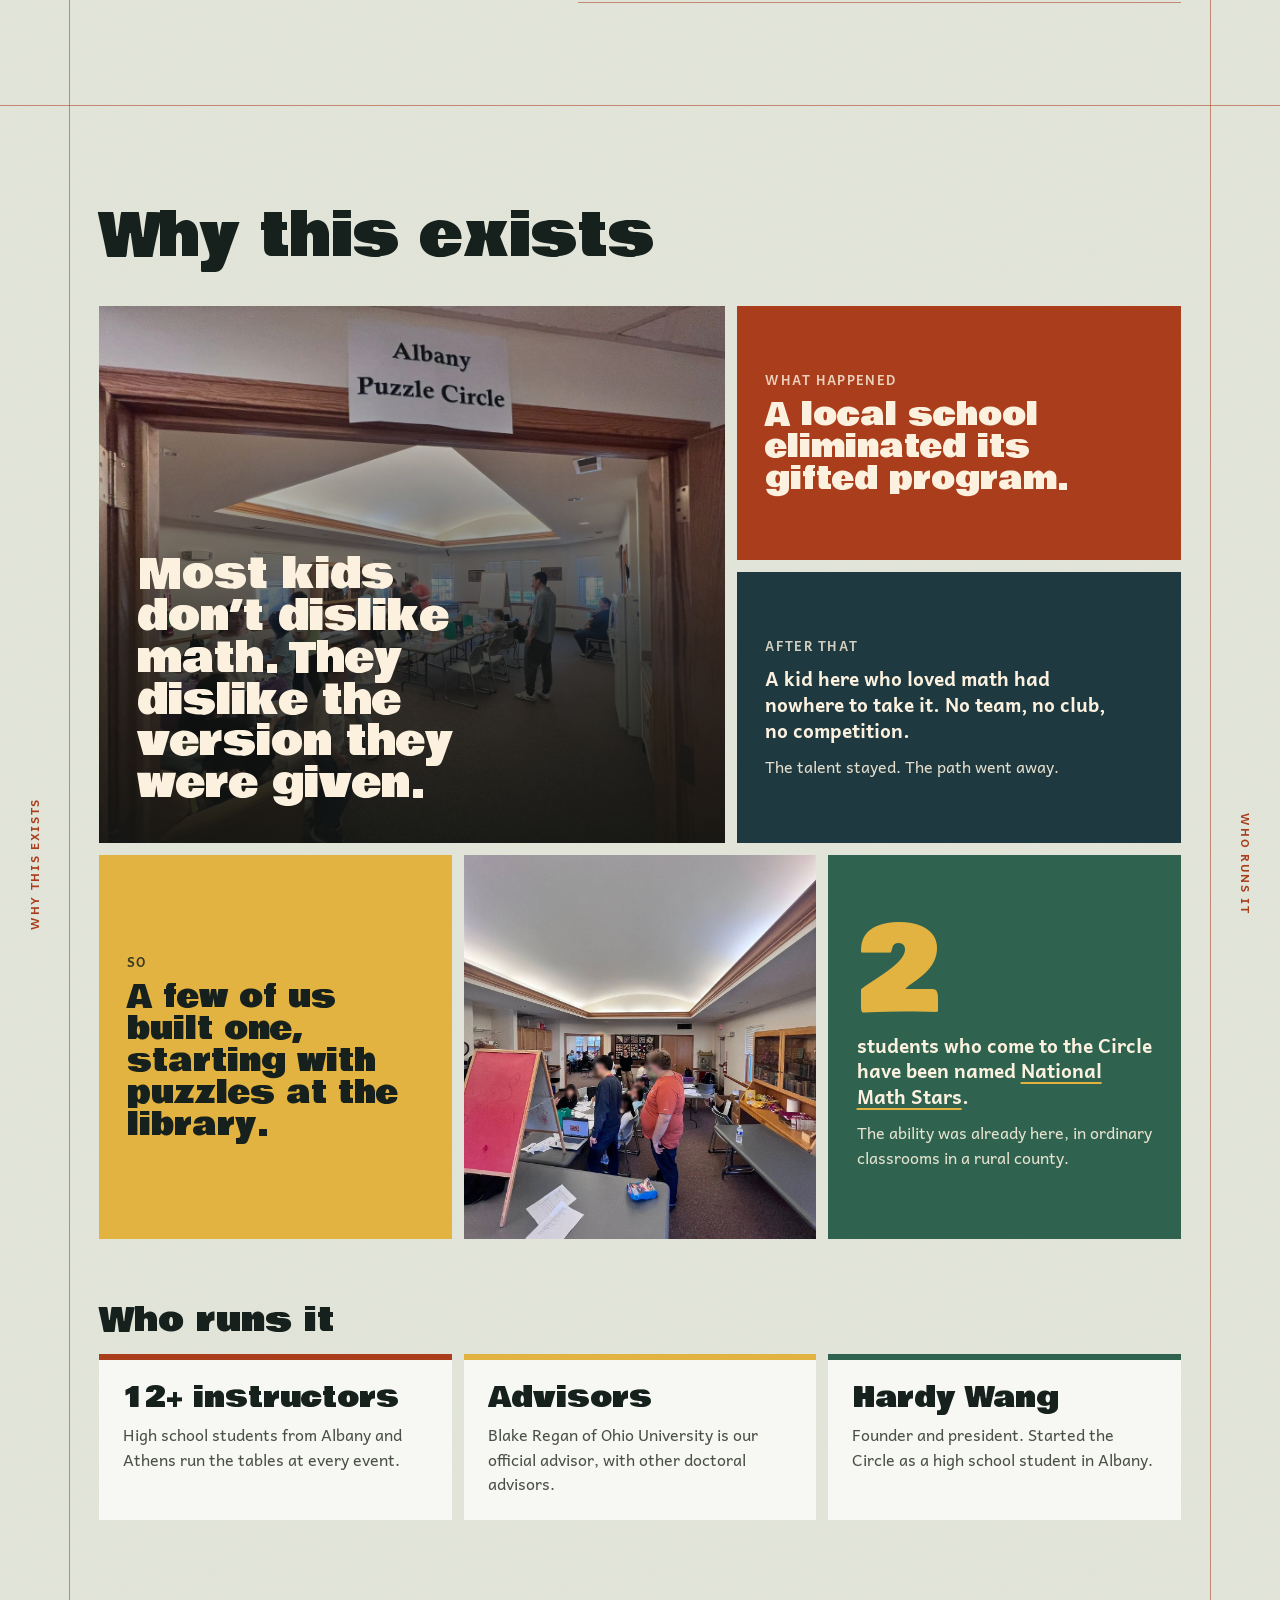
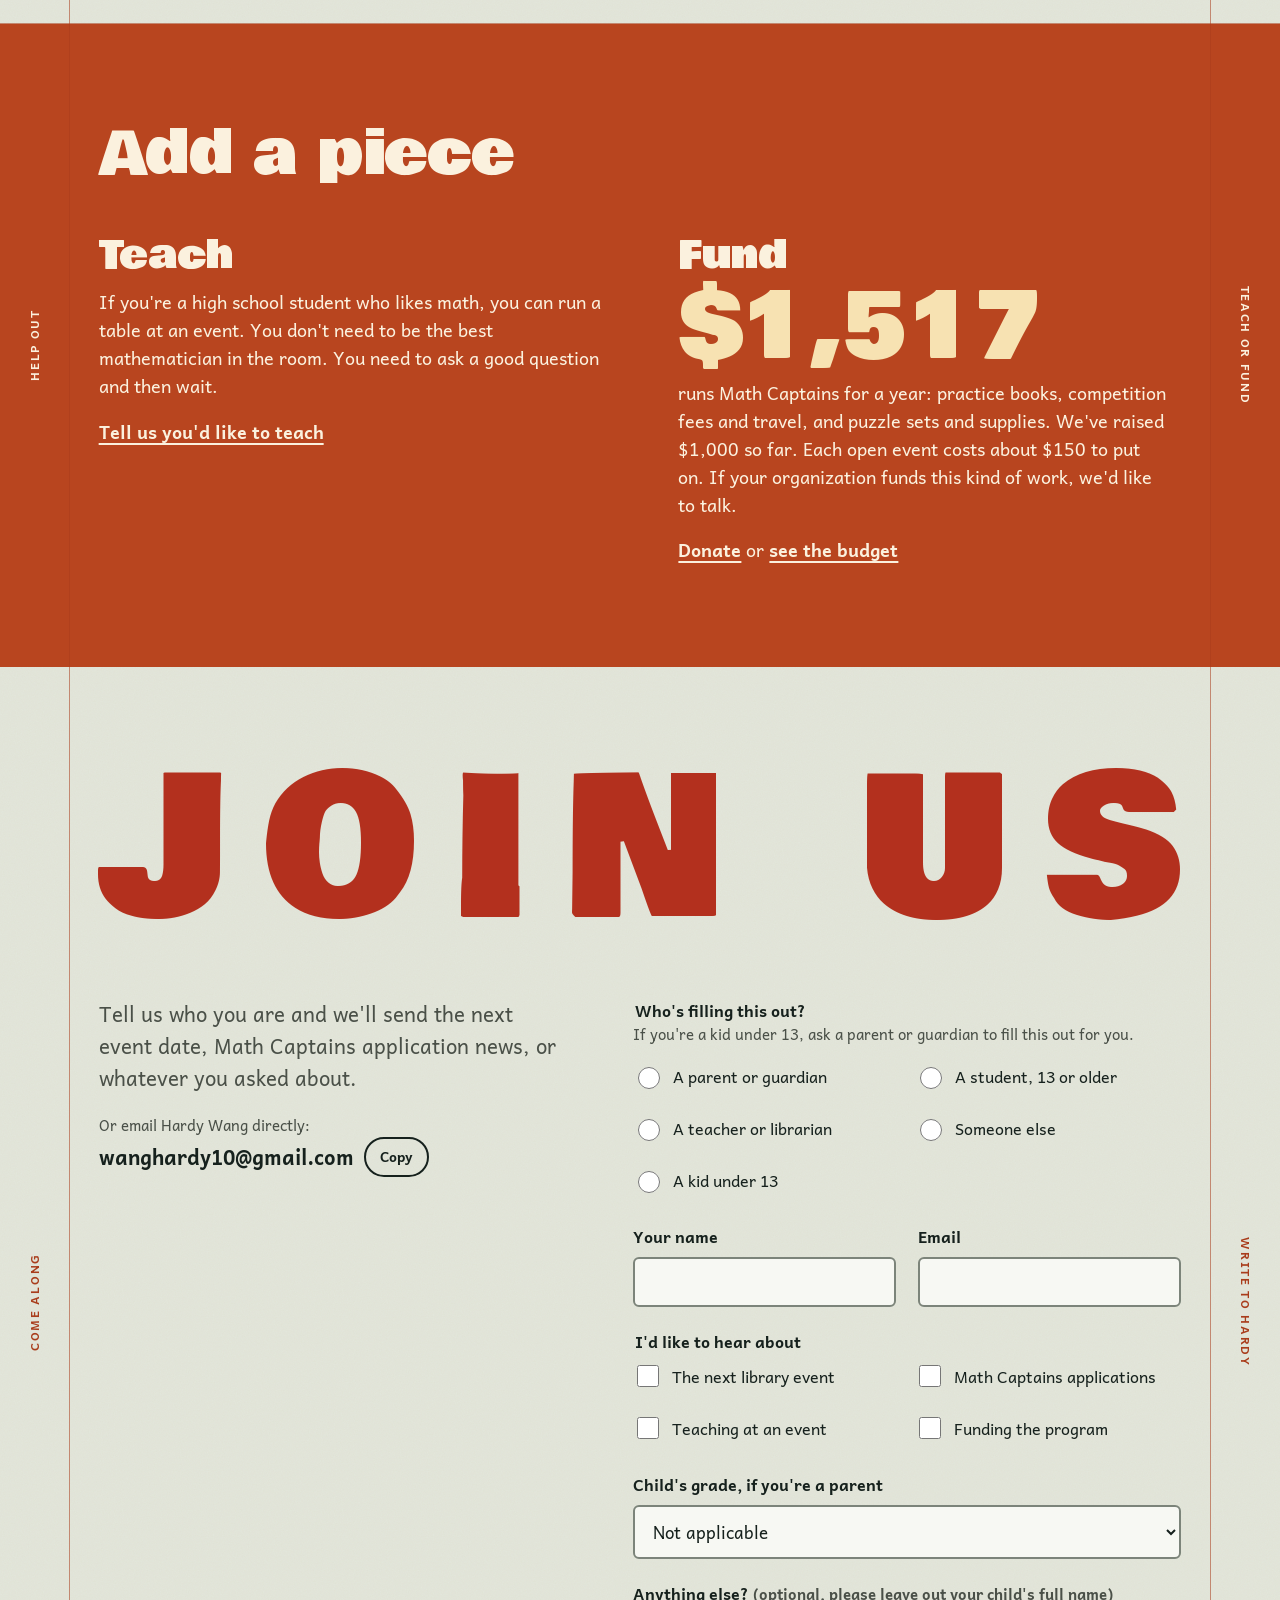
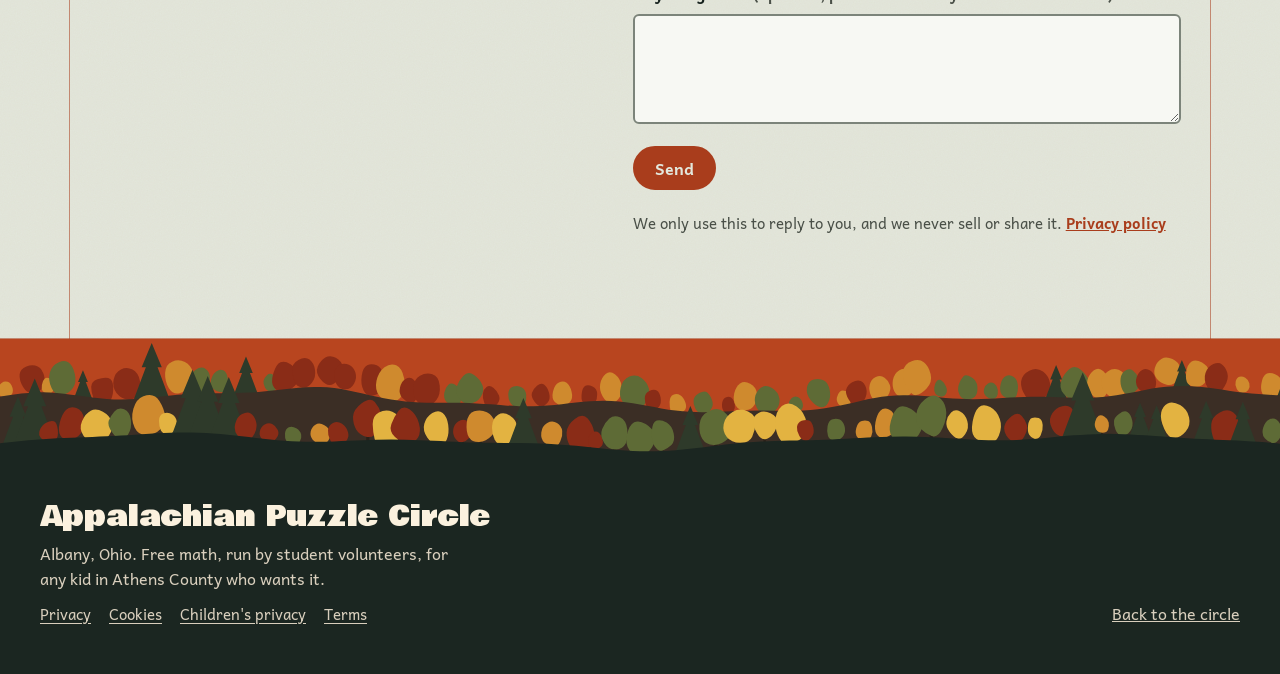
==== commit 211cf507: "small layout revamp and numbers" ====
--- a/index.html
+++ b/index.html
@@ -2,7 +2,7 @@
 <html lang="en">
 <head>
 <meta charset="utf-8">
-<meta http-equiv="Content-Security-Policy" content="default-src 'self'; script-src 'self' 'sha256-MeYY75KPckBU4fYZ4NDDEvujwp5awmYPRtsZMgPfbFQ='; style-src 'self' 'unsafe-inline'; img-src 'self' data:; font-src 'self'; connect-src 'self' https://formspree.io; form-action 'self' https://formspree.io; base-uri 'self'; object-src 'none'; upgrade-insecure-requests">
+<meta http-equiv="Content-Security-Policy" content="default-src 'self'; script-src 'self' 'sha256-wXxmK2ph04IP8PhFVRNh1Axp3V5WWU3pEiTrp7HKAyI='; style-src 'self' 'unsafe-inline'; img-src 'self' data:; font-src 'self'; connect-src 'self' https://formspree.io; form-action 'self' https://formspree.io; base-uri 'self'; object-src 'none'; upgrade-insecure-requests">
 <meta name="referrer" content="strict-origin-when-cross-origin">
 <meta name="viewport" content="width=device-width, initial-scale=1, viewport-fit=cover">
 <title>Appalachian Puzzle Circle</title>
@@ -20,7 +20,7 @@
 <link rel="icon" href="favicon.svg" type="image/svg+xml">
 <link rel="apple-touch-icon" href="apple-touch-icon.png">
 <meta name="theme-color" content="#B8451F">
-<link rel="stylesheet" href="site.css?v=ce09378b">
+<link rel="stylesheet" href="site.css?v=275f332a">
 </head>
 <body>
 <a class="skip" href="#main">Skip to the page</a>
@@ -64,8 +64,6 @@
 
       <div class="brief" id="brief">
         <p class="q">Ten kids meet at the library. Every kid shakes hands with every other kid once.</p>
-        <p class="how">Draw every handshake. Drag from one kid to another, or tap two kids in a row.</p>
-        <p class="next">Free snacks and prizes at every library event. Next date coming soon. <a href="#join">Get it by email</a></p>
       </div>
 
       <div class="ring" id="ring" role="group" aria-label="Handshake puzzle: ten kids in a circle">
@@ -75,11 +73,22 @@
 
       <div class="tally" id="tally">
         <p class="count" aria-live="polite"><span id="count">0</span><small id="countLabel">handshakes so far</small></p>
-        <p class="status" id="status" aria-live="polite">How many will there be? Guess first, then start drawing.</p>
+        <p class="status" id="status" aria-live="polite">Guess how many first. Then drag from kid to kid, or tap two kids.</p>
         <div class="row">
           <button class="btn ghost" type="button" id="reset">Start over</button>
           <button class="btn" type="button" id="drawRest">Draw the rest</button>
         </div>
+      </div>
+
+      <div class="snaps" id="snaps">
+        <a class="snap-link" href="gallery.html">
+          <span class="snap s1"><img src="gallery/albany-1-sm.jpg" width="800" height="604" alt="Kids and volunteers stand together in a library meeting room holding a handmade Albany Puzzle Circle sign" fetchpriority="high"></span>
+          <span class="snap s2"><img src="gallery/albany-4-sm.jpg" width="600" height="800" alt="Kids bent over puzzle sheets at a library table while volunteers help"></span>
+          <span class="snap s3"><img src="gallery/albany-2-sm.jpg" width="800" height="600" alt="A paper sign reading Albany Puzzle Circle hangs over the door of a meeting room full of kids at puzzle tables"></span>
+          <span class="vh">See more photos in the gallery</span>
+        </a>
+        <p class="sticker">Free snacks and prizes</p>
+        <p class="next">At every library event. Next date coming soon. <a href="#join">Get it by email</a></p>
       </div>
 
       <canvas class="leaves" id="leaves" aria-hidden="true"></canvas>
@@ -96,46 +105,43 @@
     </div>
   </section>
 
-  <section class="sec" id="about" aria-labelledby="about-h">
-    <span class="tag l" aria-hidden="true">What it is</span>
+  <section class="reel" aria-labelledby="reel-h">
+    <h2 class="vh" id="reel-h">Photos from past events</h2>
+    <ul class="reel-row">
+        <li data-rv><a href="gallery.html"><img src="gallery/albany-3-sm.jpg" width="800" height="450" alt="Kids and volunteers working at tables all around a library meeting room" loading="lazy" decoding="async"></a></li>
+        <li data-rv><a href="gallery.html"><img src="gallery/albany-5-sm.jpg" width="600" height="800" alt="Kids at tables near a red easel board in the library meeting room" loading="lazy" decoding="async"></a></li>
+        <li data-rv><a href="gallery.html"><img src="gallery/albany-1-sm.jpg" width="800" height="604" alt="Kids and volunteers stand together in a library meeting room holding a handmade Albany Puzzle Circle sign" loading="lazy" decoding="async"></a></li>
+        <li data-rv><a href="gallery.html"><img src="gallery/albany-4-sm.jpg" width="600" height="800" alt="Kids bent over puzzle sheets at a library table while volunteers help" loading="lazy" decoding="async"></a></li>
+        <li data-rv><a href="gallery.html"><img src="gallery/albany-2-sm.jpg" width="800" height="600" alt="A paper sign reading Albany Puzzle Circle hangs over the door of a meeting room full of kids at puzzle tables" loading="lazy" decoding="async"></a></li>
+    </ul>
+    <p class="reel-cap" data-rv>Puzzle nights at the Wells Library in Albany. <a href="gallery.html">See the gallery</a></p>
+  </section>
+
+  <section class="story" id="about" aria-labelledby="about-h">
+    <div class="story-pin">
+      <h2 class="story-lines" id="about-h">
+        <span class="sl sl1">Free math for any kid in Athens County.</span>
+        <span class="sl sl2">Students teach it.</span>
+        <span class="sl sl3">Nobody pays.</span>
+      </h2>
+    </div>
+  </section>
+
+  <section class="sec nums" id="numbers" aria-labelledby="nums-h">
+    <span class="tag l" aria-hidden="true">Year one</span>
     <span class="tag r" aria-hidden="true">Athens County, Ohio</span>
     <div class="in">
-      <div class="about-top">
-        <div class="crest">
-          <svg class="mark big" viewBox="0 0 200 180" role="img" aria-label="Puzzle Circle mark: four dots, each joined to every other"><g stroke="var(--text)" stroke-width="7" stroke-linecap="round"><line x1="100" y1="20" x2="22" y2="158"/><line x1="100" y1="20" x2="178" y2="158"/><line x1="22" y1="158" x2="178" y2="158"/><line x1="100" y1="20" x2="100" y2="112"/><line x1="22" y1="158" x2="100" y2="112"/><line x1="178" y1="158" x2="100" y2="112"/></g><g fill="var(--logo-green)"><circle cx="100" cy="20" r="15"/><circle cx="22" cy="158" r="15"/><circle cx="178" cy="158" r="15"/></g><circle cx="100" cy="112" r="17" fill="var(--leaf-gold)"/></svg>
-          <p>Our mark is the handshake puzzle with four kids. Each dot joins every other dot, so there are 4&nbsp;×&nbsp;3&nbsp;÷&nbsp;2&nbsp;=&nbsp;6 lines.</p>
-        </div>
-        <dl class="stats">
-          <div><dt>Free events in our first year</dt><dd>7</dd></div>
-          <div><dt>Held at the Wells Library in Albany</dt><dd>4</dd></div>
-          <div><dt>Held in neighborhoods for older kids</dt><dd>3</dd></div>
-          <div><dt>Student volunteer instructors</dt><dd>12+</dd></div>
-          <div><dt>Math Captains this year</dt><dd>10</dd></div>
-          <div><dt>Cost to any family</dt><dd>$0</dd></div>
-        </dl>
-      </div>
-
-      <div class="statement">
-        <span class="c" aria-hidden="true"></span><span class="c" aria-hidden="true"></span><span class="c" aria-hidden="true"></span><span class="c" aria-hidden="true"></span>
-        <h2 id="about-h">Free math for any kid in Athens County. Students teach it, and nobody pays.</h2>
-        <p>The Appalachian Puzzle Circle runs puzzle events at the Wells and Nelsonville libraries and around Athens county, plus a small cohort that trains for competitions. We do the kind of math nobody assigns: puzzles, games and problems worth arguing about.</p>
-      </div>
-    </div>
-  </section>
-
-  <section class="sec" id="more" aria-labelledby="more-h">
-    <span class="tag l" aria-hidden="true">Puzzle break</span>
-    <span class="tag r" aria-hidden="true">Grown-ups welcome</span>
-    <div class="in teaser">
-      <div class="txt">
-        <h2 class="h2" id="more-h">Three more puzzles</h2>
-        <p class="lede">The kind of problems we bring to events. Each one checks your answer and has a hint if you get stuck.</p>
-        <a class="btn paper" href="puzzles.html">Open the puzzles</a>
-      </div>
-      <ul class="tease">
-        <li><a href="puzzles.html#patterns"><span class="k">Patterns</span><span class="q">What number comes next: 2, 6, 12, 20, and then?</span></a></li>
-        <li><a href="puzzles.html#logic"><span class="k">Logic</span><span class="q">20 heads and 56 legs on a farm of chickens and cows. How many cows?</span></a></li>
-        <li><a href="puzzles.html#counting"><span class="k">Counting</span><span class="q">Six lights in a row, each on or off. How many patterns?</span></a></li>
+      <div class="nums-head" data-rv>
+        <h2 class="h2" id="nums-h">Our first year, in numbers</h2>
+        <p class="lede">We run puzzle events at the Wells and Nelsonville libraries and around Athens County, plus a small team that trains for competitions.</p>
+      </div>
+      <ul class="nums-grid">
+        <li class="n n-rust n-wide" data-rv><p class="n-big" aria-hidden="true"><span data-count="7">7</span></p><p class="n-what"><span class="vh">7 </span>free events in our first year</p></li>
+        <li class="n n-gold" data-rv><p class="n-big" aria-hidden="true"><span data-count="4">4</span></p><p class="n-what"><span class="vh">4 </span>at the Wells Library in Albany, for elementary kids</p></li>
+        <li class="n n-green" data-rv><p class="n-big" aria-hidden="true"><span data-count="3">3</span></p><p class="n-what"><span class="vh">3 </span>in neighborhoods around the county, for middle and high schoolers</p></li>
+        <li class="n n-ink" data-rv><p class="n-big" aria-hidden="true"><span data-count="12">12</span>+</p><p class="n-what"><span class="vh">12+ </span>high school students volunteer to teach</p></li>
+        <li class="n n-sun" data-rv><p class="n-big" aria-hidden="true"><span data-count="10">10</span></p><p class="n-what"><span class="vh">10 </span>Math Captains are training for Math Kangaroo this year</p></li>
+        <li class="n n-red" data-rv><p class="n-big" aria-hidden="true">$<span data-count="0">0</span></p><p class="n-what"><span class="vh">$0 </span>is what any family pays</p></li>
       </ul>
     </div>
   </section>
@@ -144,28 +150,51 @@
     <span class="tag l" aria-hidden="true">Ways in</span>
     <span class="tag r" aria-hidden="true">Start here, go further</span>
     <div class="in">
-      <h2 class="h2" id="ways-h">Two ways to take part</h2>
-      <div class="ways">
-        <div class="way">
-          <p class="step">Start here</p>
-          <h3>Library events</h3>
-          <p>A couple of hours of puzzles, games and problems, with free snacks and prizes. Elementary events are at the Wells Library in Albany and the Nelsonville Public Library. Events for middle and high schoolers happen in neighborhoods around the county. Bring a friend. You don't need to be good at math or to have come before.</p>
-          <dl class="facts">
-            <dt>Who</dt><dd>Any kid, plus their grown-ups</dd>
-            <dt>Sign-up</dt><dd>None. Just turn up.</dd>
-            <dt>Cost</dt><dd>Free</dd>
-          </dl>
-        </div>
-        <div class="way">
-          <p class="step">Go further</p>
-          <h3>Math Captains</h3>
-          <p>A cohort of ten students who check in online every week and meet in person once a month. They work through real problem solving and head to Math Kangaroo on Thursday, March 18, 2027. For most of them it will be the first competition they have entered.</p>
-          <dl class="facts">
-            <dt>Size</dt><dd>10 students</dd>
-            <dt>Joining</dt><dd>Applications open once a year</dd>
-            <dt>Meets</dt><dd>Weekly online, monthly at the Athens library</dd>
-          </dl>
-          <p><a class="textlink" href="captains.html">See the Math Captains plan</a></p>
+      <h2 class="h2" id="ways-h" data-rv>Two ways to take part</h2>
+      <div class="wb">
+        <article class="wb-photo wb-a" data-rv aria-labelledby="w1-h">
+          <img src="gallery/albany-3.jpg" width="1600" height="900" alt="Kids and volunteers working at tables all around a library meeting room" loading="lazy" decoding="async">
+          <div class="wb-txt">
+            <p class="step">1. Start here</p>
+            <h3 id="w1-h">Library events</h3>
+            <p>A couple of hours of puzzles, games and problems. Bring a friend. You don't need to be good at math or to have come before.</p>
+          </div>
+        </article>
+        <div class="wb-blk b-gold" data-rv>
+          <p class="wb-big">Free snacks and prizes</p>
+          <p>at every library event</p>
+        </div>
+        <dl class="wb-blk b-green wb-facts" data-rv>
+          <div><dt>Who</dt><dd>Any kid, plus their grown-ups</dd></div>
+          <div><dt>Sign-up</dt><dd>None. Just turn up.</dd></div>
+          <div><dt>Cost</dt><dd>Free</dd></div>
+        </dl>
+        <div class="wb-blk b-ink wb-where" data-rv>
+          <p class="wb-k">Where</p>
+          <p><strong>Elementary:</strong> the Wells Library in Albany and the Nelsonville Public Library.</p>
+          <p><strong>Middle and high school:</strong> neighborhoods around the county.</p>
+        </div>
+
+        <article class="wb-photo wb-b" data-rv aria-labelledby="w2-h">
+          <img src="gallery/albany-4.jpg" width="960" height="1280" alt="Kids bent over puzzle sheets at a library table while volunteers help" loading="lazy" decoding="async">
+          <div class="wb-txt">
+            <p class="step">2. Go further</p>
+            <h3 id="w2-h">Math Captains</h3>
+            <p>Ten students work through real problem solving together. For most of them, Math Kangaroo will be the first competition they have entered.</p>
+            <p><a class="wb-link" href="captains.html">See the Math Captains plan</a></p>
+          </div>
+        </article>
+        <div class="wb-blk b-rust wb-num" data-rv>
+          <p class="wb-big"><span data-count="10">10</span> students</p>
+          <p>Applications open once a year</p>
+        </div>
+        <dl class="wb-blk b-sun wb-facts" data-rv>
+          <div><dt>Every week</dt><dd>Online check-ins</dd></div>
+          <div><dt>Every month</dt><dd>Meet in person at the Athens library</dd></div>
+        </dl>
+        <div class="wb-blk b-teal wb-date" data-rv>
+          <p class="wb-k">Math Kangaroo</p>
+          <p class="wb-big">Thursday, March 18, 2027</p>
         </div>
       </div>
     </div>
@@ -195,21 +224,39 @@
     <span class="tag l" aria-hidden="true">Why this exists</span>
     <span class="tag r" aria-hidden="true">Who runs it</span>
     <div class="in">
-      <h2 class="vh" id="why-h">Why this exists</h2>
-      <blockquote>Most kids don’t dislike math. They dislike the version they were given.</blockquote>
-      <div class="cols">
-        <div>
-          <p>A local school eliminated its gifted program. After that, a kid around here who loved math had nowhere to take it: no team, no club, no competition. The talent stayed. The path went away.</p>
-          <p>So a few of us built one, starting with puzzles at the library.</p>
-        </div>
-        <div>
-          <p>Two students who come to the Puzzle Circle have since been named <a href="https://www.nationalmathstars.org/" target="_blank" rel="noopener">National Math Stars</a>. That's the point. The ability was already here, in ordinary classrooms in a rural county, waiting for someone to hand it a harder problem.</p>
-        </div>
-      </div>
+      <h2 class="h2" id="why-h" data-rv>Why this exists</h2>
+      <div class="yb">
+        <figure class="yb-photo y1" data-rv>
+          <img src="gallery/albany-2.jpg" width="1600" height="1200" alt="A paper sign reading Albany Puzzle Circle hangs over the door of a meeting room full of kids at puzzle tables" loading="lazy" decoding="async">
+          <blockquote>Most kids don’t dislike math. They dislike the version they were given.</blockquote>
+        </figure>
+        <div class="yb-blk b-rust" data-rv>
+          <p class="yb-k">What happened</p>
+          <p class="yb-big">A local school eliminated its gifted program.</p>
+        </div>
+        <div class="yb-blk b-ink" data-rv>
+          <p class="yb-k">After that</p>
+          <p class="yb-mid">A kid here who loved math had nowhere to take it. No team, no club, no competition.</p>
+          <p class="yb-sm">The talent stayed. The path went away.</p>
+        </div>
+        <div class="yb-blk b-gold" data-rv>
+          <p class="yb-k">So</p>
+          <p class="yb-big">A few of us built one, starting with puzzles at the library.</p>
+        </div>
+        <figure class="yb-photo y2" data-rv>
+          <img src="gallery/albany-5.jpg" width="1200" height="1600" alt="Kids at tables near a red easel board in the library meeting room" loading="lazy" decoding="async">
+        </figure>
+        <div class="yb-blk b-green" data-rv>
+          <p class="yb-num" aria-hidden="true"><span data-count="2">2</span></p>
+          <p class="yb-mid"><span class="vh">2 </span>students who come to the Circle have been named <a href="https://www.nationalmathstars.org/" target="_blank" rel="noopener">National Math Stars<span class="vh"> (opens in a new tab)</span></a>.</p>
+          <p class="yb-sm">The ability was already here, in ordinary classrooms in a rural county.</p>
+        </div>
+      </div>
+      <h3 class="yb-who" data-rv>Who runs it</h3>
       <dl class="people">
-        <div><dt>12+ instructors</dt><dd>High school students from Albany and Athens run the tables at every event.</dd></div>
-        <div><dt>Advisors</dt><dd>Blake Regan of Ohio University is our official advisor, with other doctoral advisors.</dd></div>
-        <div><dt>Hardy Wang</dt><dd>Founder and president. Started the Circle as a high school student in Albany.</dd></div>
+        <div data-rv><dt>12+ instructors</dt><dd>High school students from Albany and Athens run the tables at every event.</dd></div>
+        <div data-rv><dt>Advisors</dt><dd>Blake Regan of Ohio University is our official advisor, with other doctoral advisors.</dd></div>
+        <div data-rv><dt>Hardy Wang</dt><dd>Founder and president. Started the Circle as a high school student in Albany.</dd></div>
       </dl>
     </div>
   </section>
@@ -335,12 +382,12 @@
   </div>
 </footer>
 
-<script src="site.js?v=38962295"></script>
+<script src="site.js?v=c341c76e"></script>
 <script>
 (() => {
   const root = document.documentElement;
   const reduce = matchMedia('(prefers-reduced-motion: reduce)').matches;
-  const isPhone = () => matchMedia('(max-width:760px)').matches;
+  const isPhone = () => matchMedia('(max-width:1060px)').matches;
   const css = n => getComputedStyle(root).getPropertyValue(n).trim();
   const setVW = window.PC.setVW;
 
@@ -468,11 +515,11 @@
     if (total === 45){
       ring.classList.add('solved'); drawBtn.hidden = true;
       if (!solvedShown){ solvedShown = true;
-        statusEl.textContent = 'Each kid shakes 9 hands, and 10\u00a0\u00d7\u00a09\u00a0=\u00a090. That counts every handshake twice, once from each side, so there are 90\u00a0\u00f7\u00a02\u00a0=\u00a045.'; }
+        statusEl.textContent = 'Each kid shakes 9 hands: 10\u00a0\u00d7\u00a09\u00a0=\u00a090. That counts every handshake twice, so it\u2019s 90\u00a0\u00f7\u00a02\u00a0=\u00a045.'; }
     } else {
       ring.classList.remove('solved'); solvedShown = false; drawBtn.hidden = false;
       if (auto.size && !autoAll && !mine.size) statusEl.textContent = 'Keep scrolling and the rest draw themselves, neighbors first.';
-      else if (!total) statusEl.textContent = 'How many will there be? Guess first, then start drawing.';
+      else if (!total) statusEl.textContent = 'Guess how many first. Then drag from kid to kid, or tap two kids.';
     }
   }
   function say(t){ statusEl.textContent = t; }
--- a/site.css
+++ b/site.css
@@ -813,3 +813,216 @@
 
 /* ---------- team advisors note ---------- */
 .adv-note{margin-top:20px;max-width:44rem;color:var(--muted)}
+
+/* ---------- homepage v2: photos, blocks, one idea at a time ---------- */
+/* block colors, fixed in both themes */
+:root{--b-rust:#A93D1C;--b-gold:#E3B341;--b-green:#2F6350;--b-teal:#1F3940;--b-sun:#F7E2B2;--b-red:#8A2C17;--b-ink:#16211D;--b-cream:#FBF1DE;--ease-out:cubic-bezier(.23,1,.32,1)}
+.b-rust{background:var(--b-rust);color:var(--b-cream)}
+.b-gold{background:var(--b-gold);color:var(--b-ink)}
+.b-green{background:var(--b-green);color:var(--b-cream)}
+.b-teal{background:var(--b-teal);color:var(--b-cream)}
+.b-sun{background:var(--b-sun);color:var(--b-ink)}
+.b-red{background:var(--b-red);color:var(--b-cream)}
+.b-ink{background:var(--b-teal);color:var(--b-cream)}
+
+/* hero photos */
+.snaps{position:absolute;right:calc(150 * var(--u));top:calc(280 * var(--u));width:calc(340 * var(--u));z-index:8}
+.snap-link{display:block;position:relative;height:calc(300 * var(--u));color:inherit;border-radius:2px}
+.snap{position:absolute;display:block;background:var(--b-cream);padding:calc(8 * var(--u)) calc(8 * var(--u)) calc(22 * var(--u));box-shadow:0 calc(12 * var(--u)) calc(26 * var(--u)) rgba(22,33,29,.38),0 1px 2px rgba(22,33,29,.35);transition:translate .35s var(--ease-out),rotate .35s var(--ease-out);animation:snap-in .8s var(--ease-out) both}
+.snap img{display:block;width:100%;height:100%;object-fit:cover;background:#D9C9A8}
+.s1{left:0;top:0;width:calc(232 * var(--u));height:calc(188 * var(--u));rotate:-5deg;animation-delay:.15s}
+.s1 img{object-position:50% 70%}
+.s2{right:0;top:calc(26 * var(--u));width:calc(146 * var(--u));height:calc(204 * var(--u));rotate:5deg;animation-delay:.3s}
+.s3{left:calc(60 * var(--u));top:calc(140 * var(--u));width:calc(200 * var(--u));height:calc(158 * var(--u));rotate:2deg;animation-delay:.45s}
+@keyframes snap-in{from{opacity:0;transform:translateY(-28px) scale(1.04)}}
+@media (hover:hover){
+  .snap-link:hover .s1{translate:-10px -6px;rotate:-9deg}
+  .snap-link:hover .s2{translate:10px -8px;rotate:8deg}
+  .snap-link:hover .s3{translate:0 6px;rotate:0deg}
+}
+.snap-link:focus-visible{outline-offset:8px}
+.sticker{position:absolute;left:calc(-18 * var(--u));top:calc(196 * var(--u));z-index:2;width:calc(104 * var(--u));aspect-ratio:1;border-radius:50%;display:grid;place-items:center;text-align:center;background:var(--b-gold);color:var(--b-ink);font:400 max(11px,calc(14 * var(--u)))/1.02 var(--display);padding:calc(12 * var(--u));rotate:-12deg;box-shadow:0 4px 0 rgba(22,33,29,.3);animation:sticker-in .5s var(--ease-out) .75s both;pointer-events:none}
+@keyframes sticker-in{from{opacity:0;transform:scale(.4)}}
+.snaps .next{margin-top:calc(12 * var(--u));font-weight:700;font-size:max(14px,calc(16 * var(--u)));line-height:1.35}
+.snaps .next a{color:var(--cream);text-underline-offset:3px}
+@media (min-width:1061px){
+  .brief{top:calc(326 * var(--u))}
+  .tally{left:calc(150 * var(--u));right:auto;top:calc(424 * var(--u));width:calc(330 * var(--u));gap:calc(10 * var(--u))}
+  .count{display:flex;align-items:center;gap:calc(14 * var(--u));font-size:max(56px,calc(84 * var(--u)))}
+  .count small{margin-top:0;max-width:11em}
+  .status{min-height:2.9em}
+  .tally .row{flex-wrap:nowrap}
+  .tally .btn{padding-inline:max(14px,calc(22 * var(--u)));white-space:nowrap}
+}
+@media (max-width:1060px){
+  .snaps{position:relative;right:auto;top:auto;width:100%;max-width:560px;margin:22px auto 0;order:3}
+  .snap-link{height:auto;aspect-ratio:2.15/1}
+  .snap{padding:5px 5px 14px}
+  .s1{left:0;top:9%;width:40%;height:86%}
+  .s2{left:35%;top:0;width:30%;height:100%}
+  .s3{left:auto;right:0;top:11%;width:40%;height:84%}
+  .sticker{left:-6px;top:auto;bottom:-22px;width:84px;font-size:12px;padding:10px}
+  .snaps .next{margin-top:30px;font-size:15px;padding-left:84px}
+}
+@media (min-width:761px) and (max-width:1060px){
+  :root{--fp:max(40px,calc((100vw - 700px) / 2))}
+  .hero-wrap{height:auto}
+  .hero{position:relative;top:auto;height:auto}
+  .frame{width:100%;height:auto;display:flex;flex-direction:column;align-items:stretch;padding:0 var(--fp) 250px}
+  .frame > .nav{position:relative;left:auto;right:auto;height:72px;margin-inline:calc(-1 * var(--fp));padding-inline:32px}
+  .mnav{display:flex;flex-wrap:wrap;justify-content:center;gap:2px 6px;list-style:none;margin:0 calc(-1 * var(--fp));padding:4px 24px;border-bottom:1px solid rgba(251,241,222,.45)}
+  .mnav a{display:flex;align-items:center;min-height:44px;padding:0 10px;font-weight:700;font-size:16px;text-decoration:none;white-space:nowrap}
+  .siderule,.side{display:none}
+  .tl{position:relative;left:auto;top:auto;width:100%;height:calc((100vw - 2 * var(--fp)) * .135)}
+  .tl1{margin-top:28px}
+  .tl2{margin-top:calc((100vw - 2 * var(--fp)) * .035)}
+  .brief{display:contents}
+  .brief .q{font-size:22px;margin-top:30px;order:4}
+  .ring{position:relative;left:auto;top:auto;width:min(56vw,380px);margin:24px auto 0;order:6}
+  .tally{position:relative;right:auto;left:auto;top:auto;width:auto;margin-top:20px;order:7;gap:10px;justify-items:start}
+  .count{display:flex;align-items:baseline;gap:12px;font-size:64px}
+  .count small{margin-top:0}
+  .hills{height:230px}
+}
+@media (prefers-reduced-motion:reduce){.snap,.sticker{animation:none;transition:none}}
+
+/* scroll reveals */
+.rv-on [data-rv]{opacity:0;transform:translateY(28px);transition:opacity .7s var(--ease-out) calc(var(--i,0) * 90ms),transform .8s var(--ease-out) calc(var(--i,0) * 90ms)}
+.rv-on [data-rv].rv-in{opacity:1;transform:none}
+
+/* photo reel under the supporters band */
+.reel{position:relative;z-index:2;background:#111412;color:var(--b-cream);padding:4px calc(var(--gutter) + max(16px,env(safe-area-inset-left,0px))) clamp(36px,4vw,60px)}
+.reel-row{list-style:none;margin:0 auto;padding:clamp(10px,1.4vw,18px) 0 0;max-width:1200px;display:flex;align-items:center;gap:clamp(10px,1.4vw,22px)}
+.reel-row li{min-width:0;background:var(--b-cream);padding:clamp(5px,.5vw,8px) clamp(5px,.5vw,8px) clamp(14px,1.4vw,22px);box-shadow:0 10px 24px rgba(0,0,0,.45)}
+.reel-row li:nth-child(1){flex:1.78 1 0;rotate:-2deg}
+.reel-row li:nth-child(2){flex:.75 1 0;rotate:1.5deg}
+.reel-row li:nth-child(3){flex:1.32 1 0;rotate:-1deg}
+.reel-row li:nth-child(4){flex:.75 1 0;rotate:2deg}
+.reel-row li:nth-child(5){flex:1.33 1 0;rotate:-1.5deg}
+.reel-row a{display:block}
+.reel-row img{display:block;width:100%;height:auto;background:#3a3a34;transition:filter .3s}
+@media (hover:hover){.reel-row a:hover img{filter:brightness(1.08)}}
+.reel-row li.rv-in{transition-duration:.9s}
+.rv-on .reel-row li{transform:translateY(60px) rotate(-4deg)}
+.reel-cap{margin:clamp(20px,2vw,28px) auto 0;max-width:1200px;text-align:center;font-weight:700;font-size:16px;color:rgba(251,241,222,.8)}
+.reel-cap a{color:var(--b-sun);text-underline-offset:3px}
+@media (max-width:760px){
+  .reel{padding:2px 0 32px}
+  .reel-row{overflow-x:auto;scroll-snap-type:x mandatory;padding:14px 16px 18px;scrollbar-width:none;gap:12px}
+  .reel-row li{flex:0 0 auto!important;scroll-snap-align:center}
+  .reel-row img{height:190px;width:auto}
+  .reel-cap{padding-inline:16px}
+}
+
+/* about: one line at a time */
+.story{position:relative;border-bottom:1px solid var(--rule);padding:clamp(80px,10vw,140px) 0}
+.story-pin{display:grid;place-items:center;padding-inline:calc(var(--rule-x) + 24px)}
+.story-lines{display:grid;justify-items:center;gap:clamp(12px,1.6vw,22px);text-align:center;font-family:var(--display);font-size:clamp(36px,5.8vw,92px);line-height:1;max-width:min(13em,100%)}
+.sl{display:block}
+.sl2{color:var(--accent)}
+.sl3{color:var(--logo-green);background:linear-gradient(var(--leaf-gold),var(--leaf-gold)) 0 96%/100% .16em no-repeat;padding-bottom:.12em}
+.story.st-on{height:175vh;padding:0}
+.story.st-on .story-pin{position:sticky;top:0;height:100vh;height:100svh}
+.story.st-on .sl{opacity:0;transform:translateY(.45em);filter:blur(8px);transition:opacity .7s var(--ease-out),transform .8s var(--ease-out),filter .7s var(--ease-out)}
+.story.st-on .sl.on{opacity:1;transform:none;filter:none}
+.story.st-on .sl3{background-size:0 .16em;transition:opacity .7s var(--ease-out),transform .8s var(--ease-out),filter .7s var(--ease-out),background-size .6s var(--ease-out) .45s}
+.story.st-on .sl3.on{background-size:100% .16em}
+@media (max-width:760px){.story.st-on{height:165vh}.story-pin{padding-inline:20px}}
+
+/* the numbers */
+.nums-head{display:grid;gap:16px;margin-bottom:clamp(28px,3vw,44px)}
+.nums-grid{list-style:none;margin:0;padding:0;display:grid;grid-template-columns:repeat(6,minmax(0,1fr));gap:clamp(8px,1vw,14px)}
+.n{display:grid;align-content:space-between;gap:14px;padding:clamp(20px,2.2vw,32px);min-height:clamp(170px,16vw,230px)}
+.n-big{font-family:var(--display);font-size:clamp(56px,6.4vw,104px);line-height:.88;font-variant-numeric:tabular-nums;letter-spacing:-.01em}
+.n-what{font-weight:700;font-size:clamp(17px,1.4vw,20px);line-height:1.3;max-width:24ch}
+.n-wide{grid-column:1 / 3;grid-row:1 / 3}
+.n-wide .n-big{font-size:clamp(110px,15vw,230px)}
+.n-wide .n-what{font-size:clamp(20px,1.9vw,27px)}
+.n:nth-child(2){grid-column:3 / 5}.n:nth-child(3){grid-column:5 / 7}
+.n:nth-child(4){grid-column:3 / 5}.n:nth-child(5){grid-column:5 / 7}
+.n:nth-child(6){grid-column:1 / 7;display:flex;align-items:baseline;flex-wrap:wrap;gap:8px 24px;min-height:0}
+.n-rust{background:var(--b-rust);color:var(--b-cream)}
+.n-gold{background:var(--b-gold);color:var(--b-ink)}
+.n-green{background:var(--b-green);color:var(--b-cream)}
+.n-ink{background:var(--b-teal);color:var(--b-cream)}.n-ink .n-big{color:var(--b-gold)}
+.n-sun{background:var(--b-sun);color:var(--b-ink)}
+.n-red{background:var(--b-red);color:var(--b-cream)}.n-red .n-big{color:var(--b-sun)}
+@media (max-width:760px){
+  .nums-grid{grid-template-columns:repeat(2,minmax(0,1fr))}
+  .n-wide{grid-column:1 / 3;grid-row:auto}
+  .n:nth-child(2),.n:nth-child(4){grid-column:1}.n:nth-child(3),.n:nth-child(5){grid-column:2}
+  .n:nth-child(6){grid-column:1 / 3}
+  .n{min-height:150px;padding:18px}
+  .n-big{font-size:52px}
+  .n-what{font-size:16px}
+}
+
+/* two ways: photo blocks */
+.wb{display:grid;grid-template-columns:repeat(12,minmax(0,1fr));gap:clamp(8px,1vw,12px);margin-top:clamp(28px,3vw,44px)}
+.wb-photo{position:relative;overflow:hidden;display:flex;align-items:flex-end;margin:0;min-height:clamp(420px,40vw,560px);background:var(--b-ink);color:var(--b-cream)}
+.wb-photo img{position:absolute;inset:0;width:100%;height:100%;object-fit:cover}
+.rv-on .wb-photo img,.rv-on .yb-photo img{transform:scale(1.08);transition:transform 1.6s var(--ease-out)}
+.rv-on .rv-in.wb-photo img,.rv-on .rv-in.yb-photo img{transform:none}
+.wb-photo::after,.yb-photo::after{content:"";position:absolute;inset:0;background:linear-gradient(to top,rgba(17,20,18,.92) 0%,rgba(17,20,18,.72) 38%,rgba(17,20,18,.18) 72%,rgba(17,20,18,0) 100%)}
+.wb-txt{position:relative;z-index:1;display:grid;gap:12px;padding:clamp(22px,3vw,40px);max-width:36rem}
+.wb-txt .step{font-weight:700;font-size:15px;letter-spacing:.08em;text-transform:uppercase;color:var(--b-gold)}
+.wb-txt h3{font-family:var(--display);font-size:clamp(36px,4.2vw,60px);line-height:.98}
+.wb-txt p{font-size:clamp(17px,1.3vw,19px)}
+.wb-link{color:var(--b-cream);font-weight:700;text-underline-offset:4px;text-decoration-color:var(--b-gold);text-decoration-thickness:2px}
+.wb-blk{margin:0;padding:clamp(20px,2.2vw,30px);display:grid;align-content:center;gap:8px}
+.wb-big{font-family:var(--display);font-size:clamp(24px,2.4vw,36px);line-height:1.04}
+.wb-k{font-weight:700;font-size:13px;letter-spacing:.1em;text-transform:uppercase;opacity:.82}
+.wb-facts{gap:14px}
+.wb-facts div{display:grid;gap:2px}
+.wb-facts dt{font-weight:700;font-size:13px;letter-spacing:.1em;text-transform:uppercase;opacity:.82}
+.wb-facts dd{margin:0;font-size:clamp(18px,1.5vw,21px);font-weight:700;line-height:1.3}
+.wb-where p:not(.wb-k){font-size:17px}
+.wb-a{grid-column:1 / 8;grid-row:1 / 4}
+.wb > .b-gold{grid-column:8 / 13;grid-row:1}
+.wb > .b-green{grid-column:8 / 13;grid-row:2}
+.wb-where{grid-column:8 / 13;grid-row:3}
+.wb-b{grid-column:6 / 13;grid-row:4 / 7;margin-top:clamp(20px,3vw,40px)}
+.wb-num{grid-column:1 / 6;grid-row:4;margin-top:clamp(20px,3vw,40px)}
+.wb > .b-sun{grid-column:1 / 6;grid-row:5}
+.wb-date{grid-column:1 / 6;grid-row:6}
+.wb-b img{object-position:50% 35%}
+@media (max-width:760px){
+  .wb{grid-template-columns:minmax(0,1fr)}
+  .wb > *{grid-column:1!important;grid-row:auto!important}
+  .wb-b{margin-top:28px}.wb-num{margin-top:0}
+  .wb-photo{min-height:440px}
+  .wb-b{order:4}.wb-num{order:5}.wb > .b-sun{order:6}.wb-date{order:7}
+}
+
+/* why: blocks */
+.sec.why{padding-block:clamp(64px,8vw,120px)}
+.yb{display:grid;grid-template-columns:repeat(12,minmax(0,1fr));gap:clamp(8px,1vw,12px);margin-top:clamp(28px,3vw,44px)}
+.yb-photo{position:relative;overflow:hidden;margin:0;display:flex;align-items:flex-end;background:var(--b-ink);color:var(--b-cream)}
+.yb-photo img{position:absolute;inset:0;width:100%;height:100%;object-fit:cover}
+.yb-photo blockquote{position:relative;z-index:1;margin:0;padding:clamp(22px,3vw,40px);font-family:var(--display);font-size:clamp(28px,3.2vw,48px);line-height:1.02;max-width:15ch}
+.y1{grid-column:1 / 8;grid-row:1 / 3;min-height:clamp(440px,42vw,580px)}
+.yb-blk{padding:clamp(20px,2.2vw,32px);display:grid;align-content:center;gap:10px}
+.yb > .b-rust{grid-column:8 / 13;grid-row:1}
+.yb > .b-ink{grid-column:8 / 13;grid-row:2}
+.yb > .b-gold{grid-column:1 / 5;grid-row:3}
+.y2{grid-column:5 / 9;grid-row:3;min-height:clamp(340px,30vw,440px)}
+.y2::after{background:none}
+.yb > .b-green{grid-column:9 / 13;grid-row:3}
+.yb-k{font-weight:700;font-size:13px;letter-spacing:.1em;text-transform:uppercase;opacity:.82}
+.yb-big{font-family:var(--display);font-size:clamp(24px,2.4vw,36px);line-height:1.04}
+.yb-mid{font-weight:700;font-size:clamp(18px,1.5vw,21px);line-height:1.35}
+.yb-sm{font-size:16px;opacity:.9}
+.yb-num{font-family:var(--display);font-size:clamp(84px,9vw,140px);line-height:.85;color:var(--b-gold)}
+.yb a{color:inherit;text-decoration-color:var(--b-gold);text-decoration-thickness:2px;text-underline-offset:4px}
+.yb-who{font-family:var(--display);font-size:clamp(26px,2.6vw,36px);line-height:1.05;margin-top:clamp(40px,5vw,72px)}
+.why .people{margin-top:16px;border-top:0;gap:clamp(8px,1vw,12px)}
+.why .people div,.why .people div+div{background:var(--field);padding:24px;border-left:0;border-top:6px solid var(--b-rust)}
+.why .people div:nth-child(2){border-top-color:var(--b-gold)}
+.why .people div:nth-child(3){border-top-color:var(--b-green)}
+@media (max-width:760px){
+  .yb{grid-template-columns:minmax(0,1fr)}
+  .yb > *{grid-column:1!important;grid-row:auto!important}
+  .y1{min-height:420px}.y2{min-height:360px}
+  .why .people div,.why .people div+div{border-bottom:0;padding:20px}
+}
+@media (prefers-reduced-motion:reduce){.rv-on [data-rv]{opacity:1;transform:none;transition:none}}
